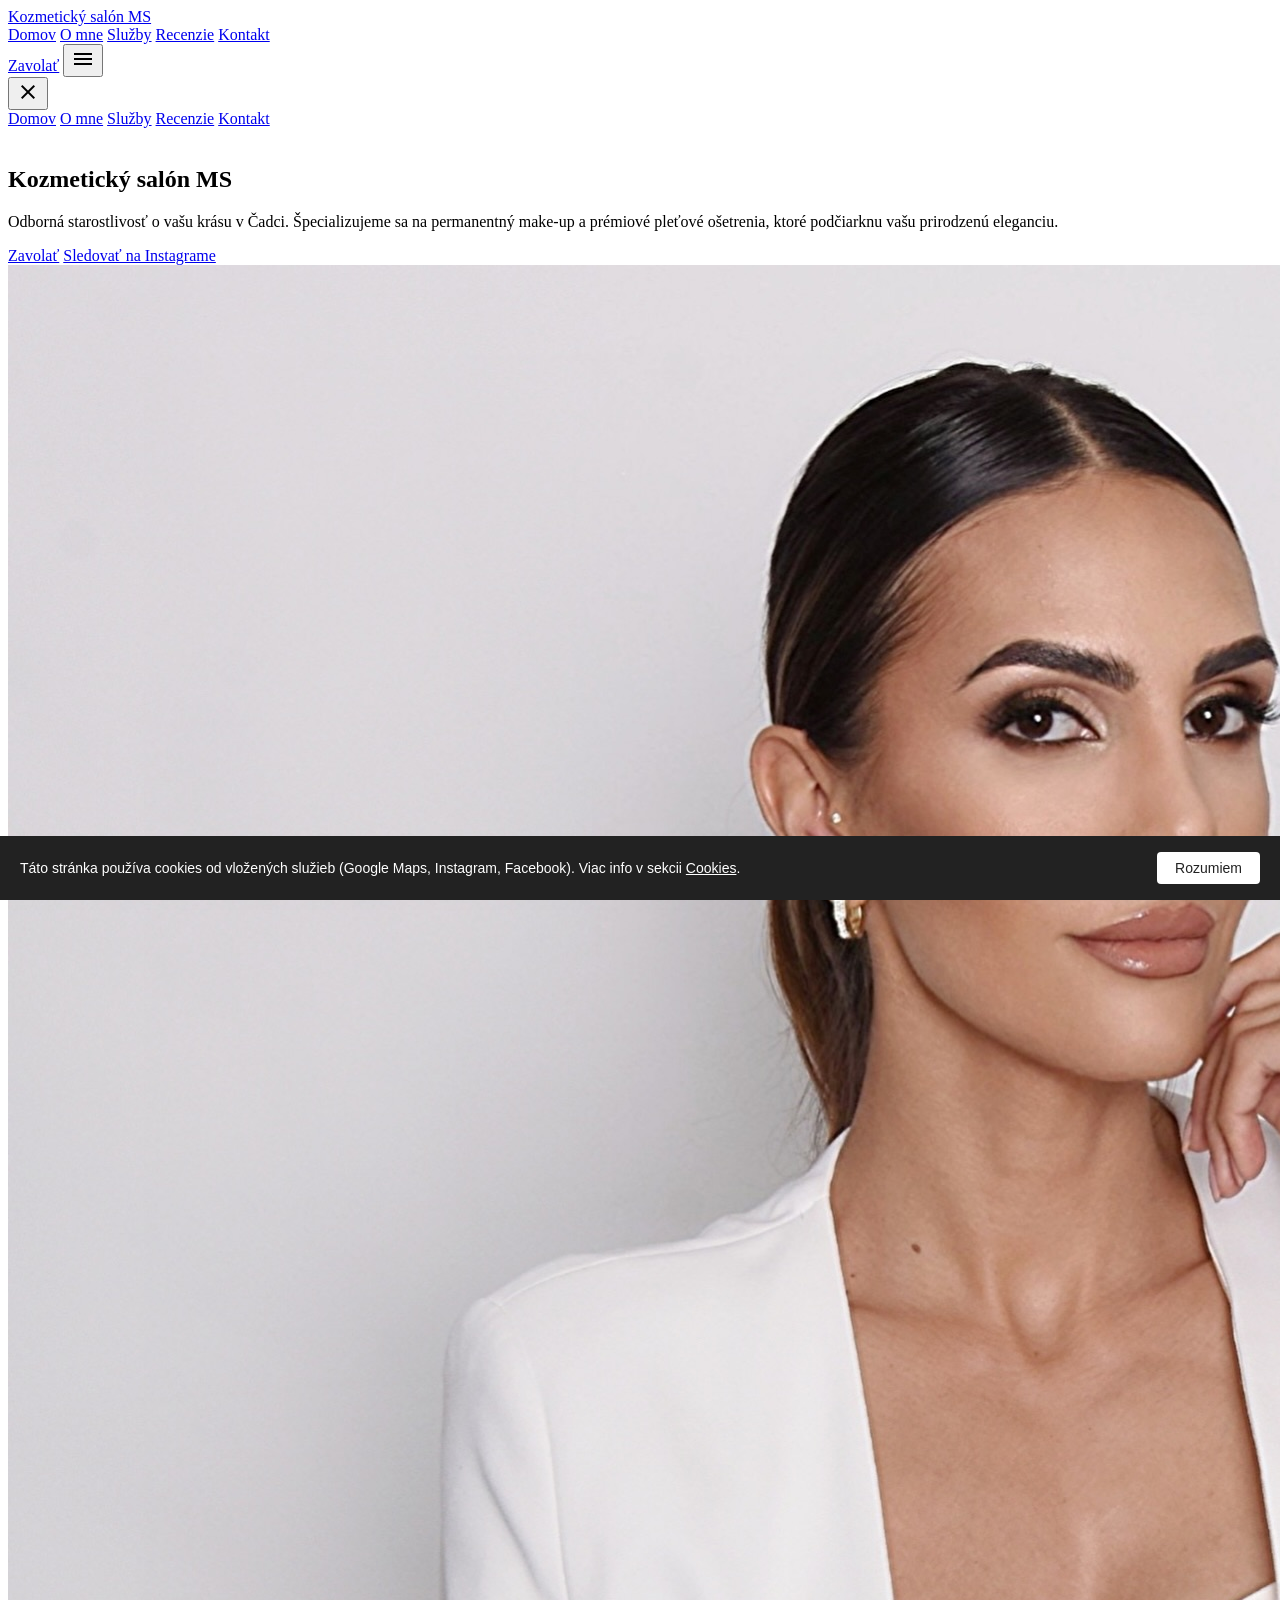
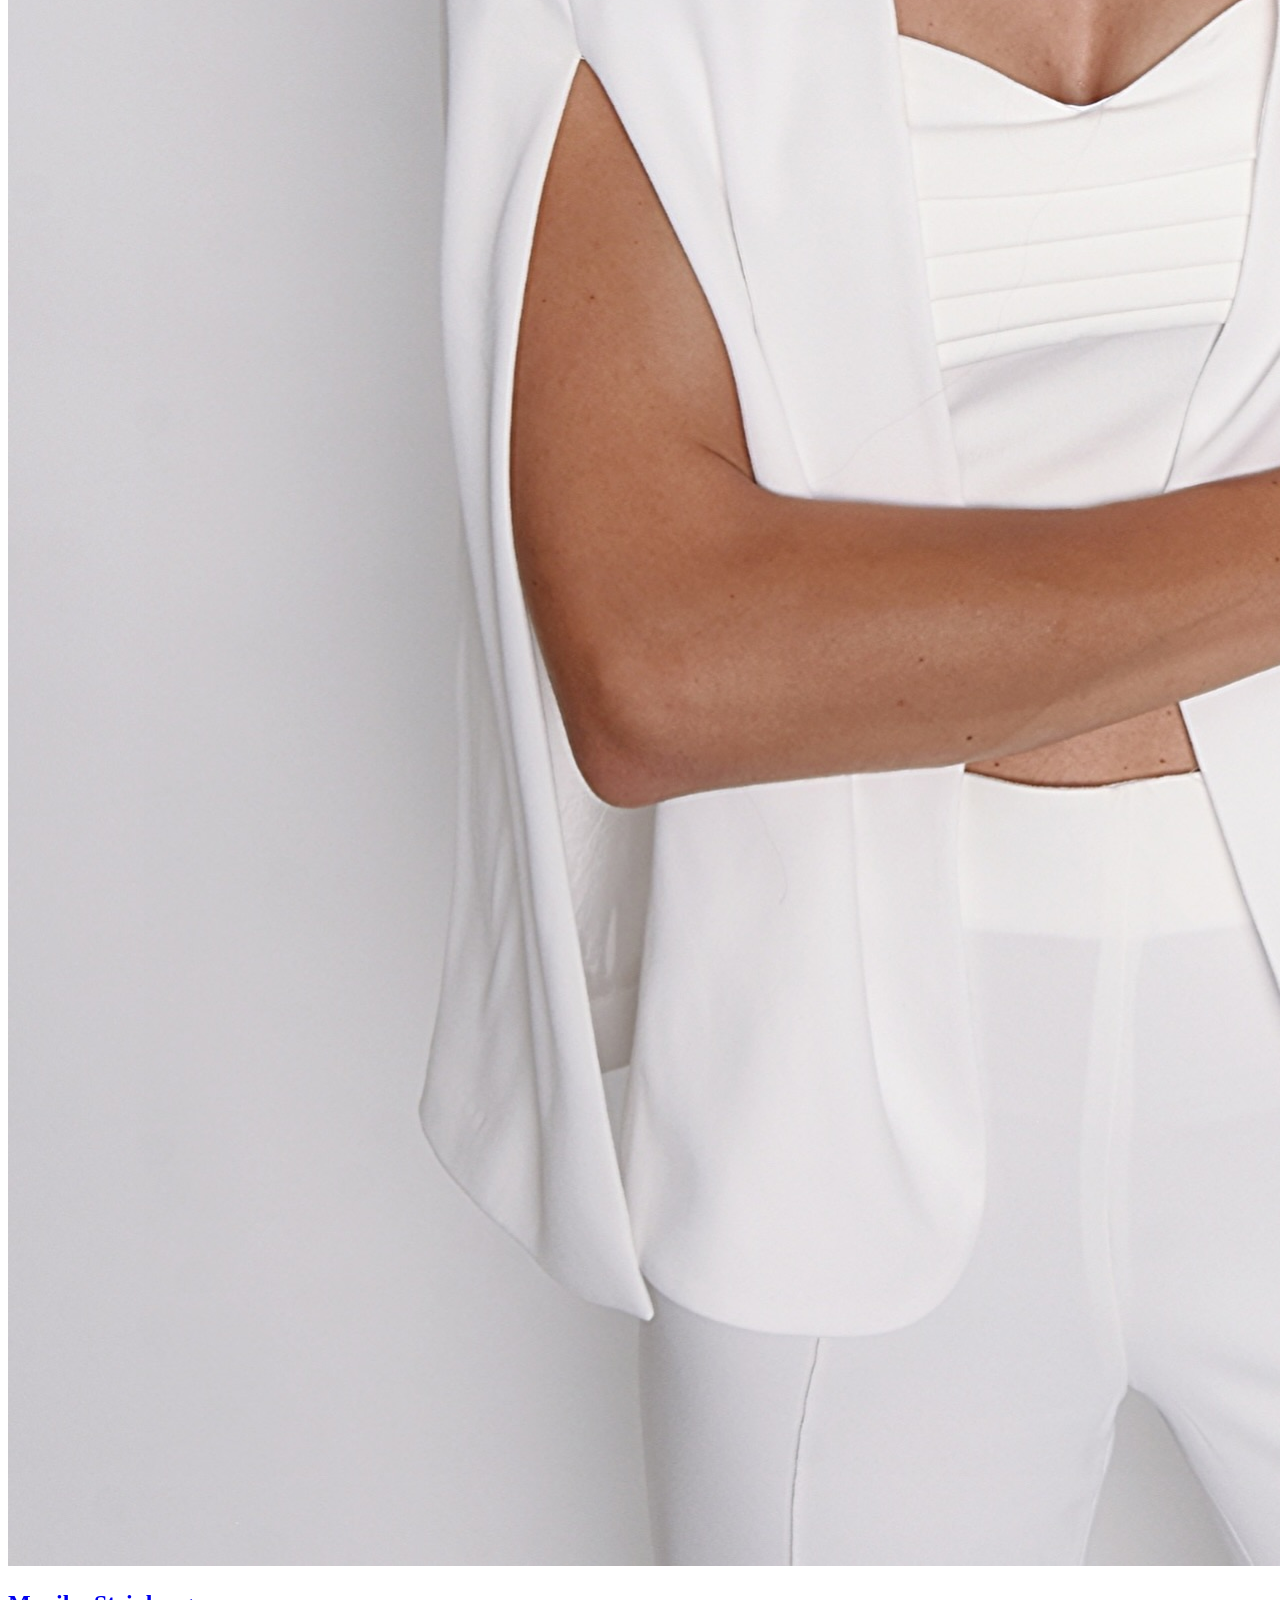
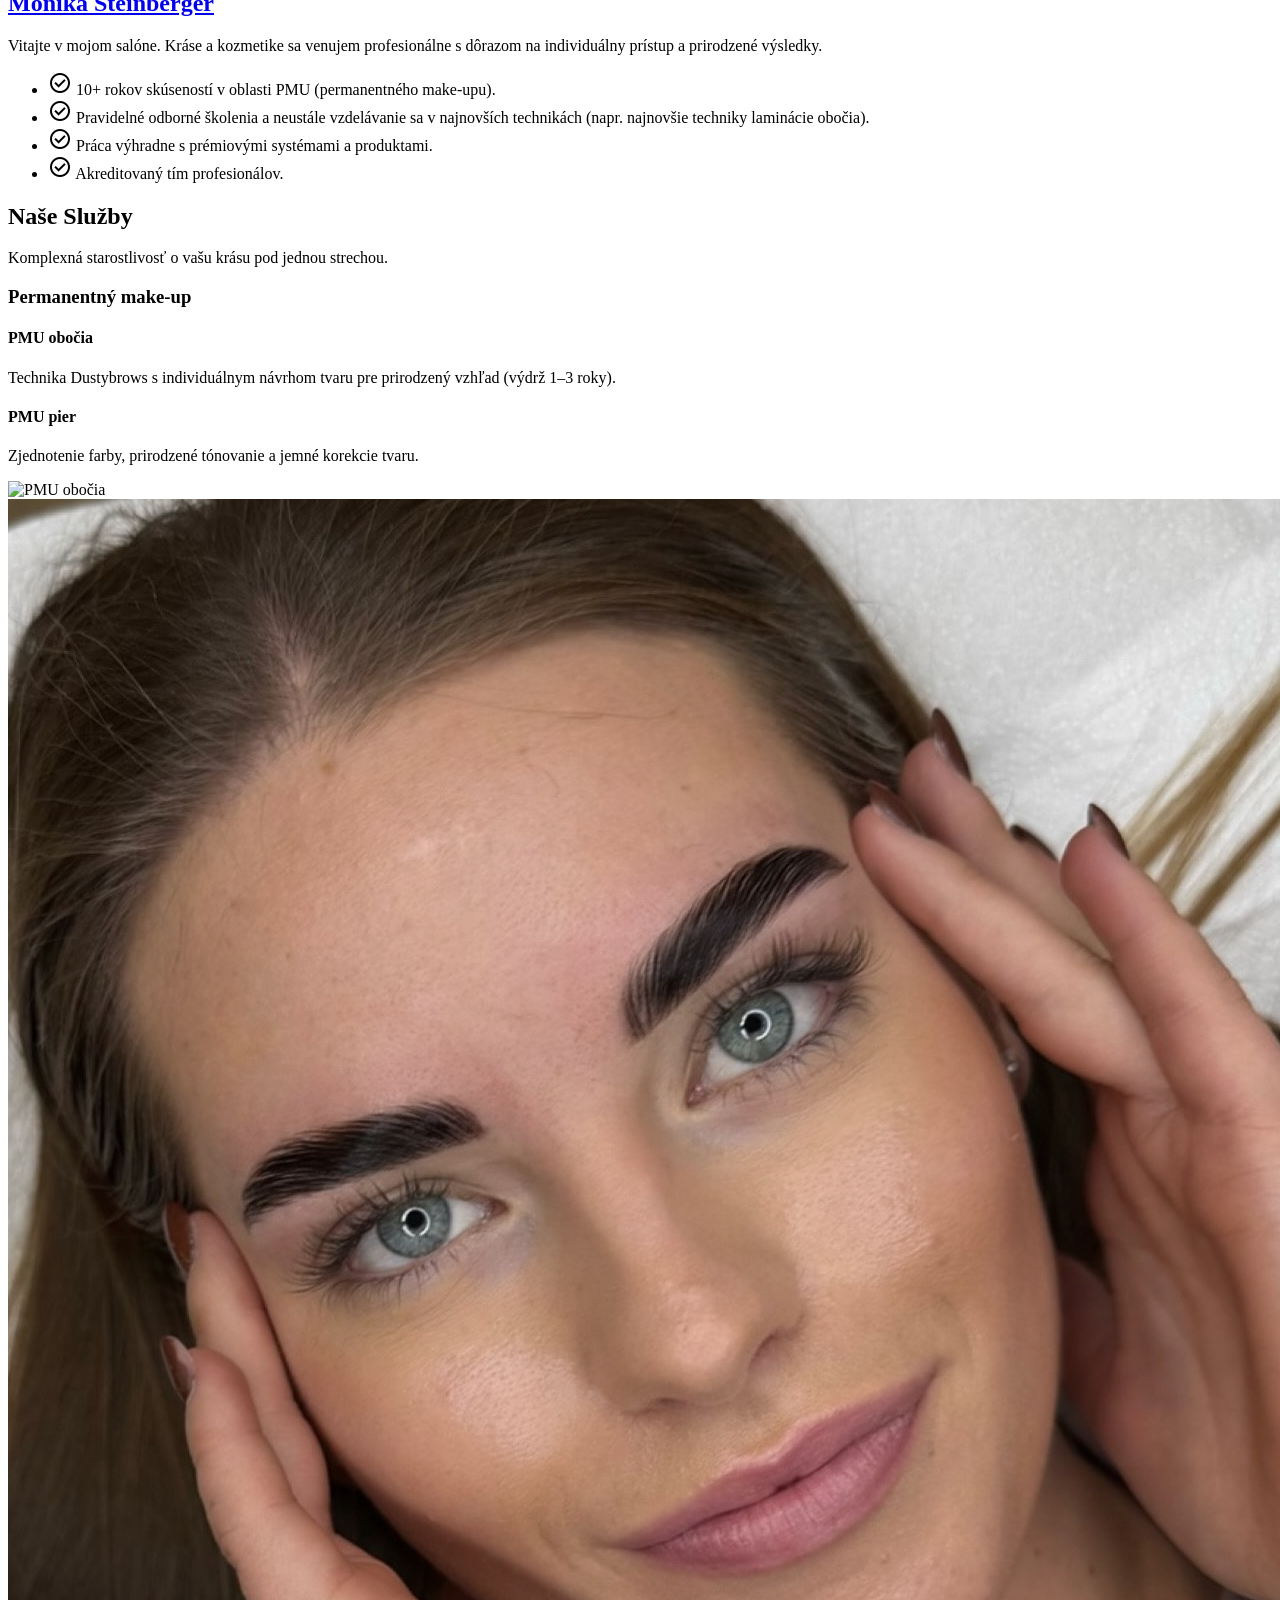
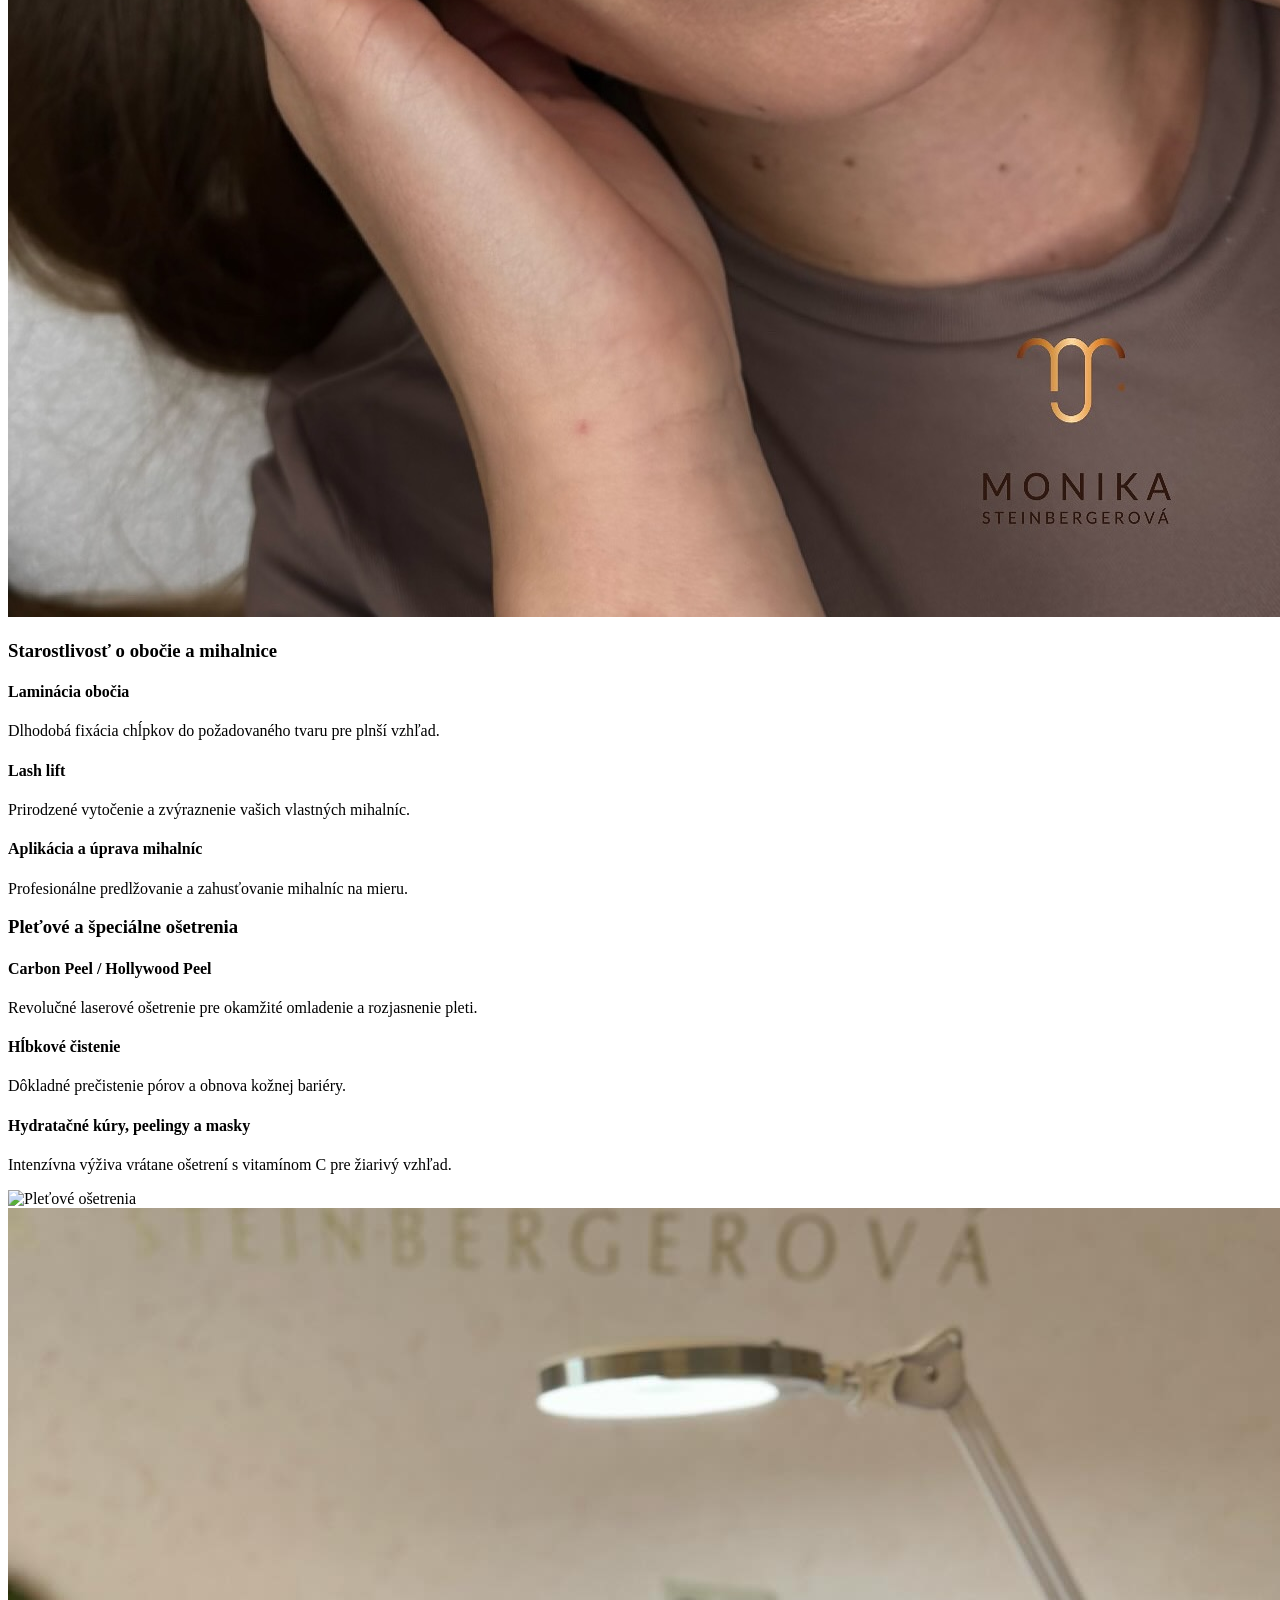
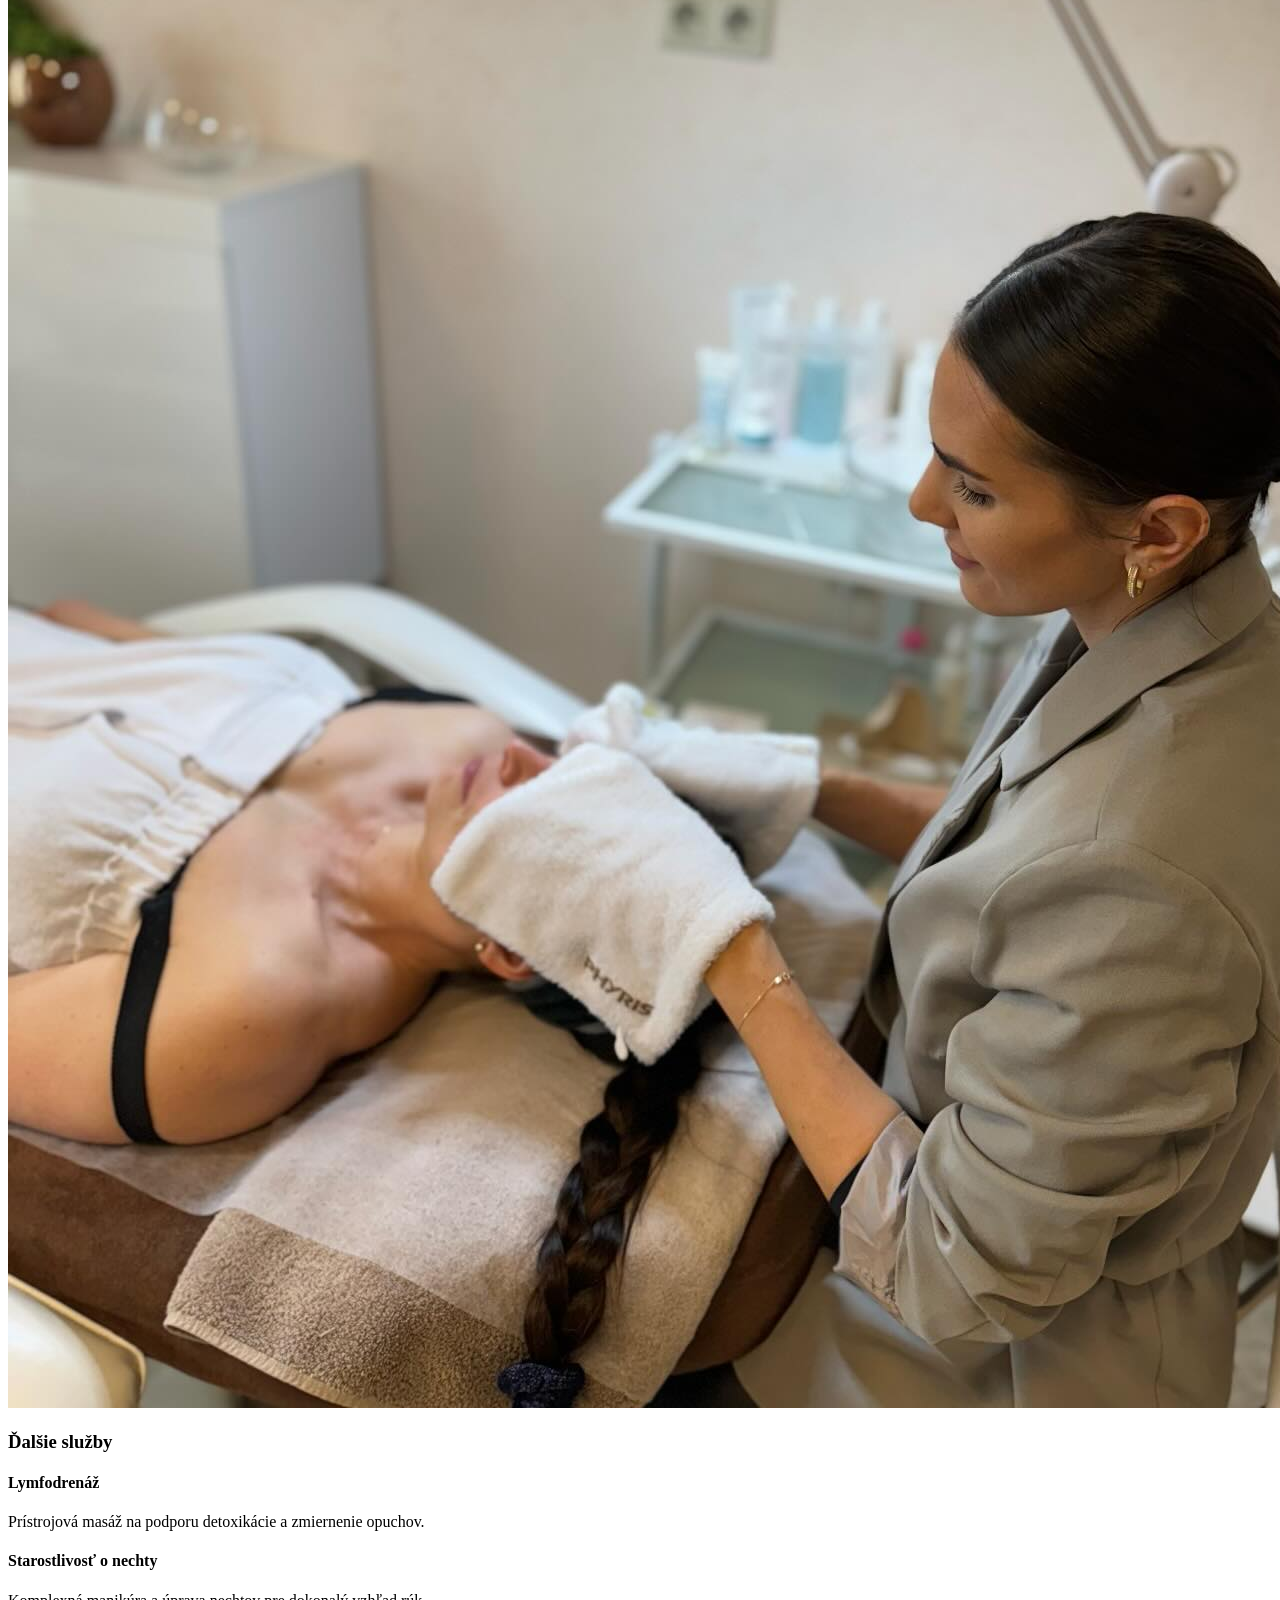
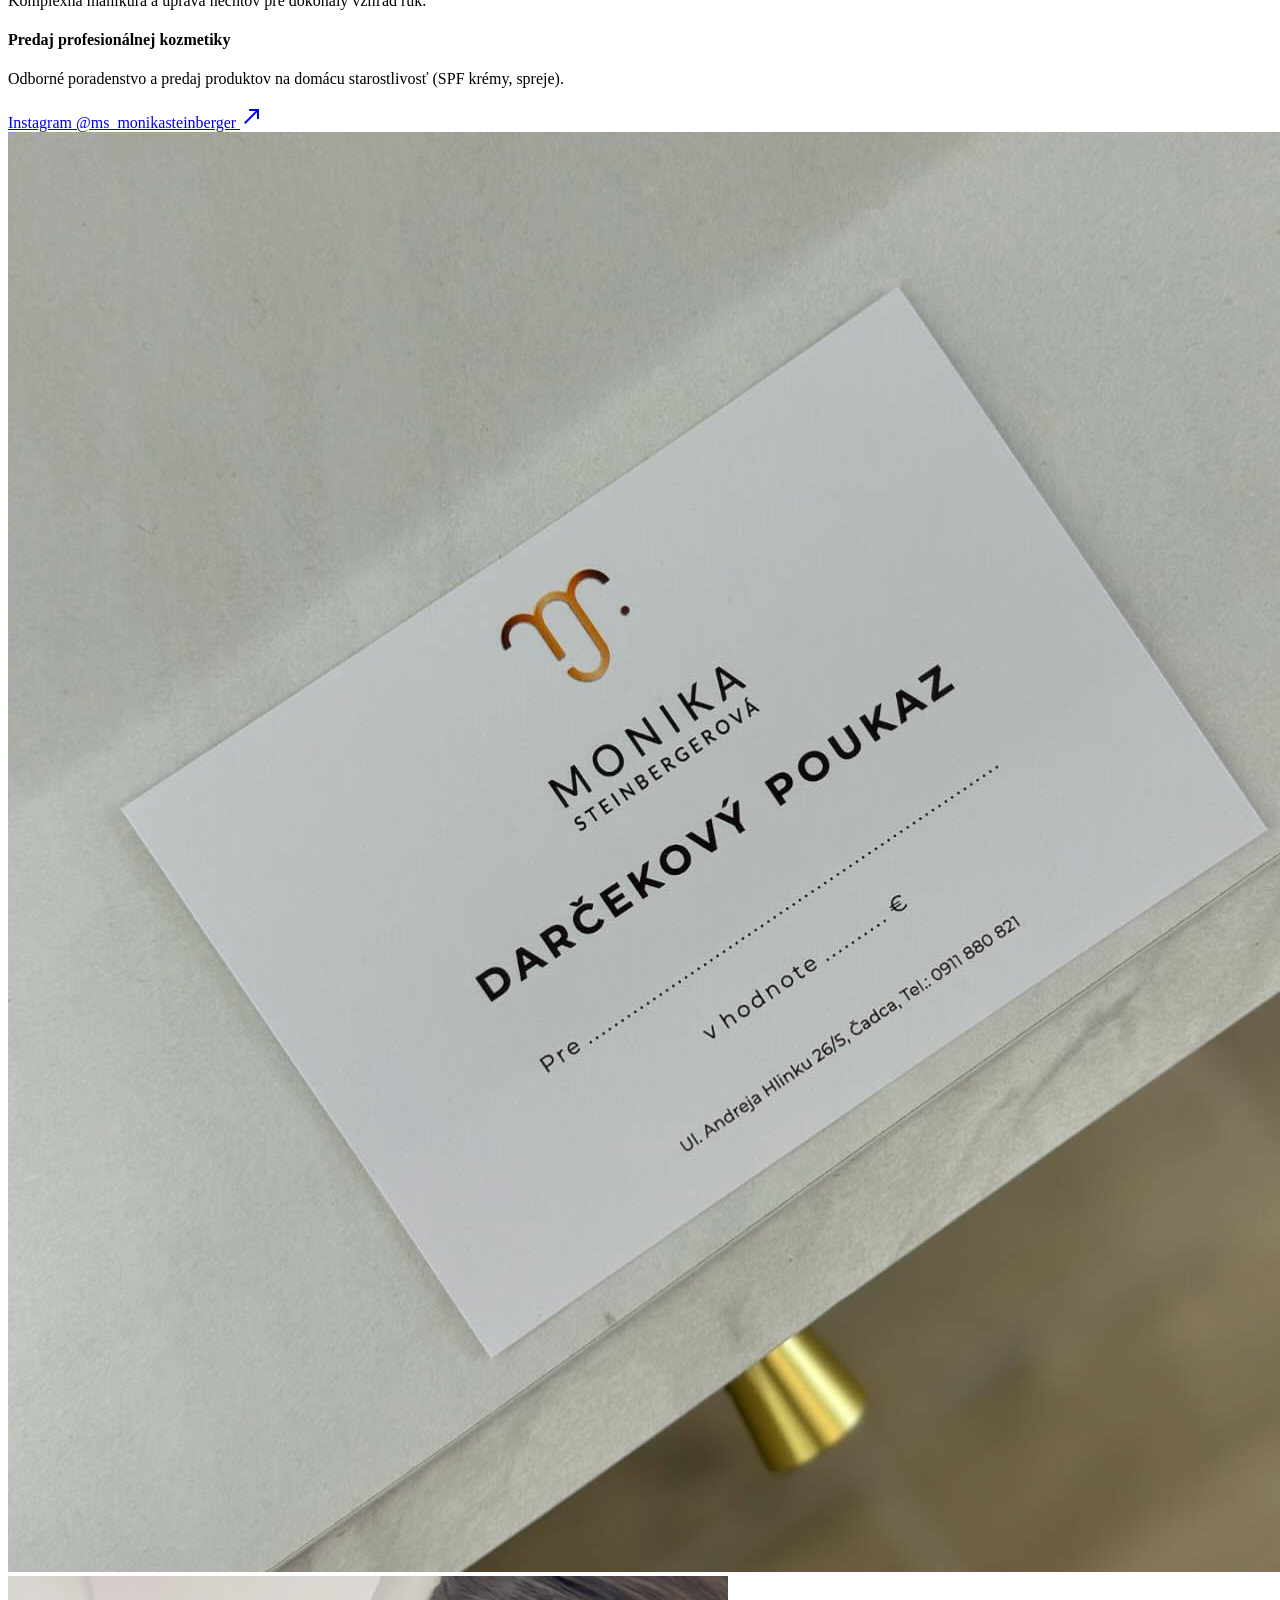
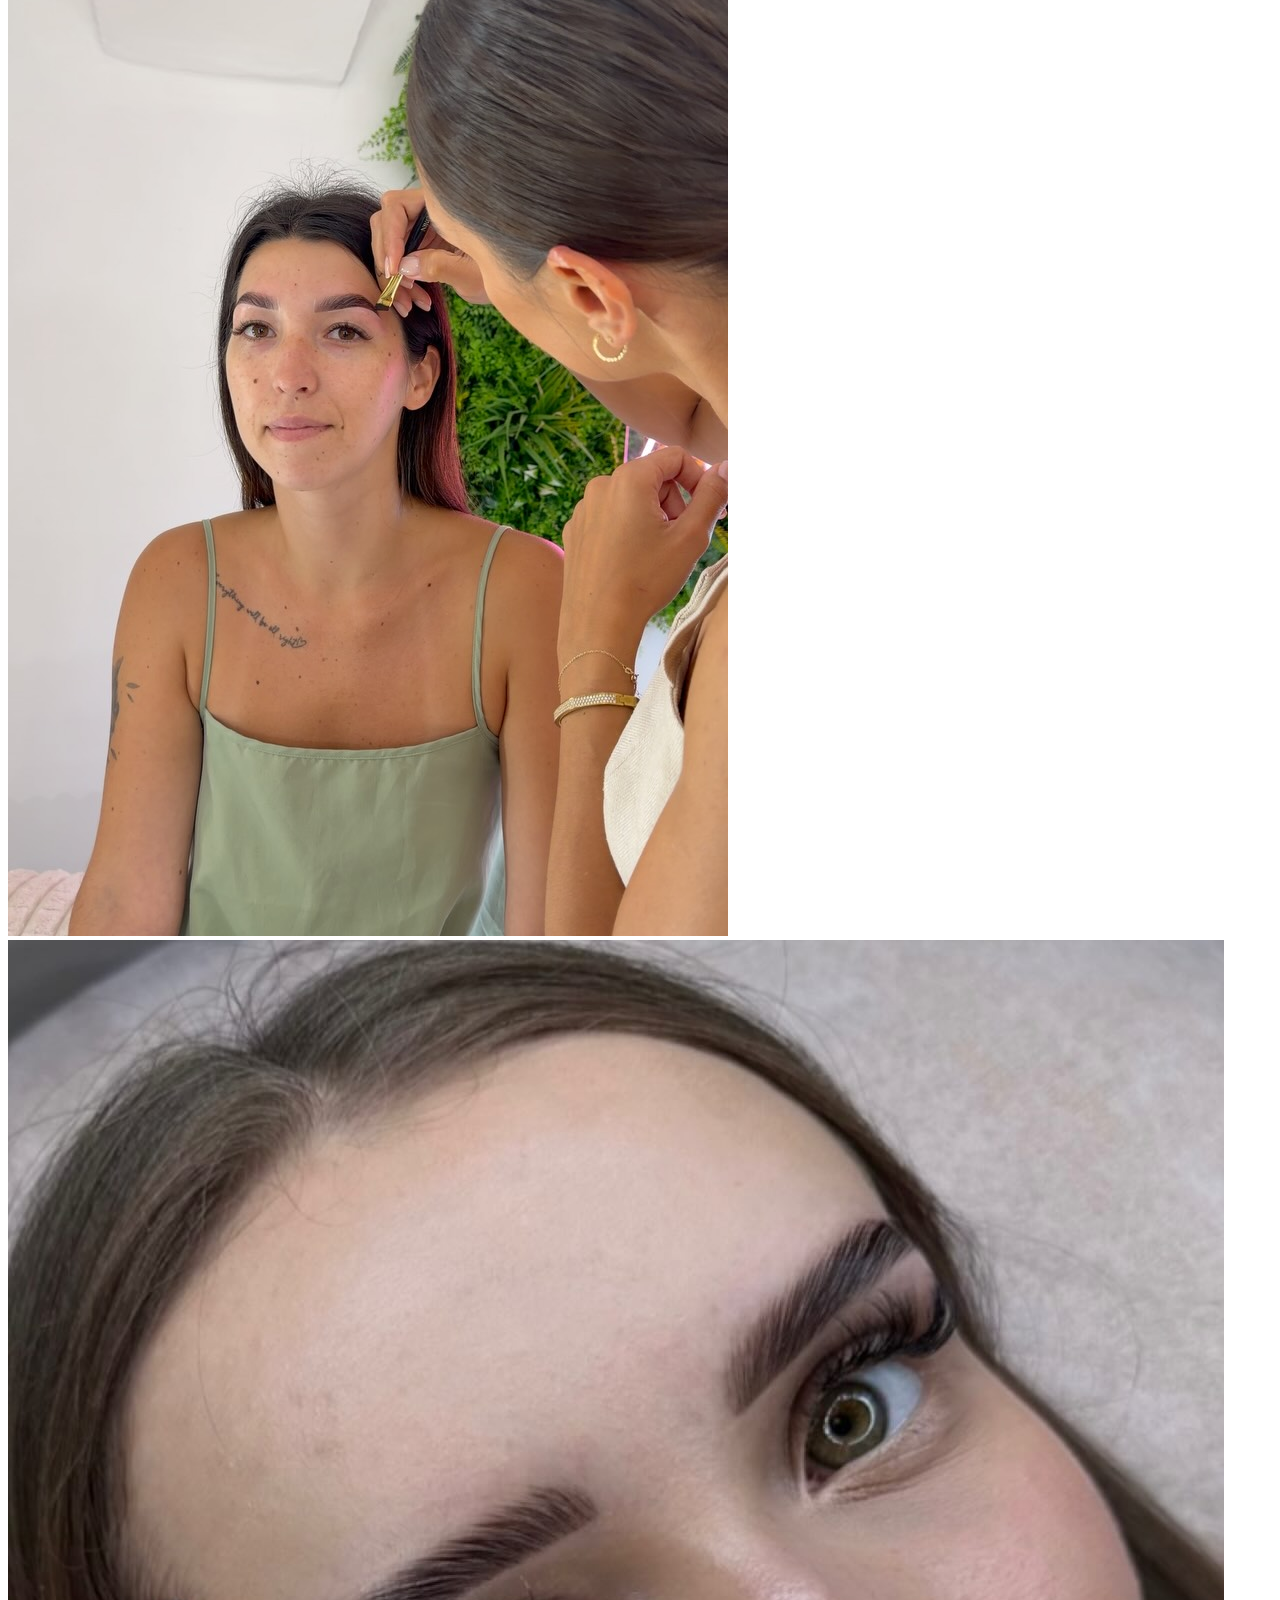
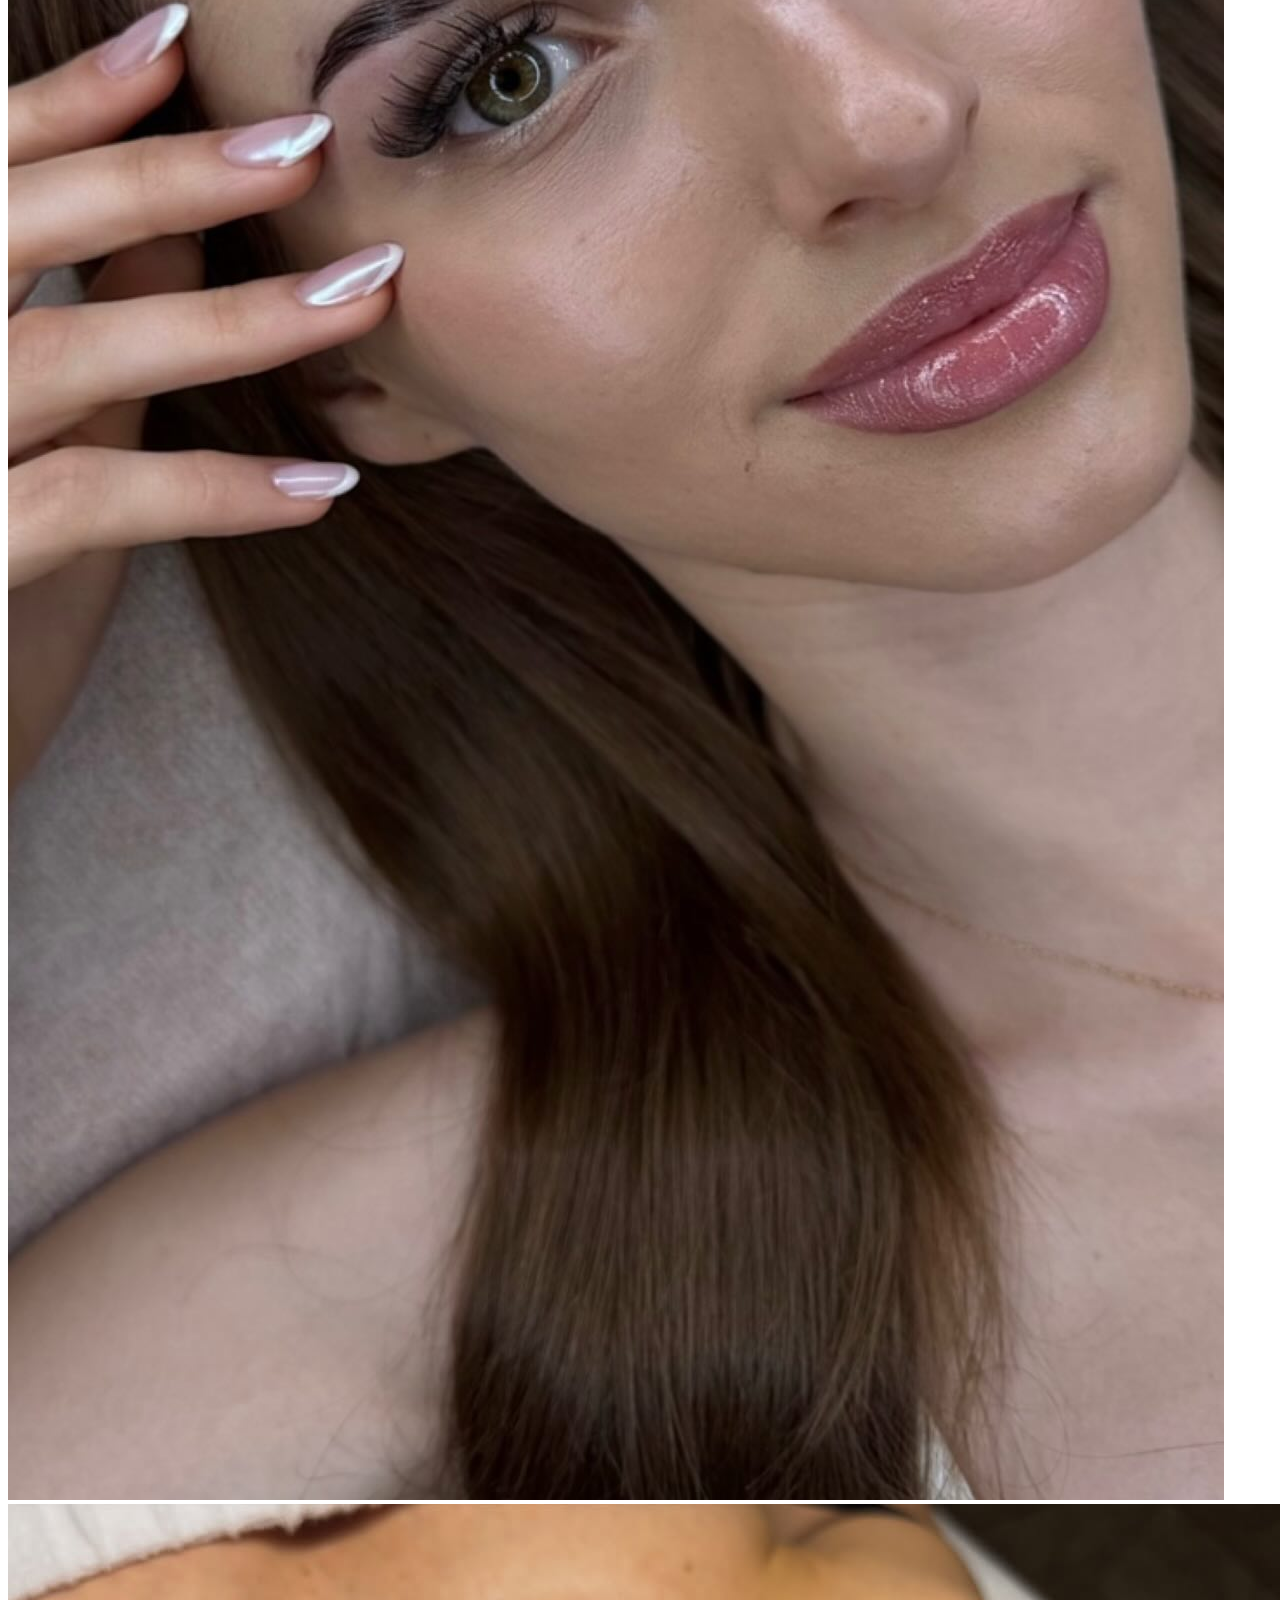
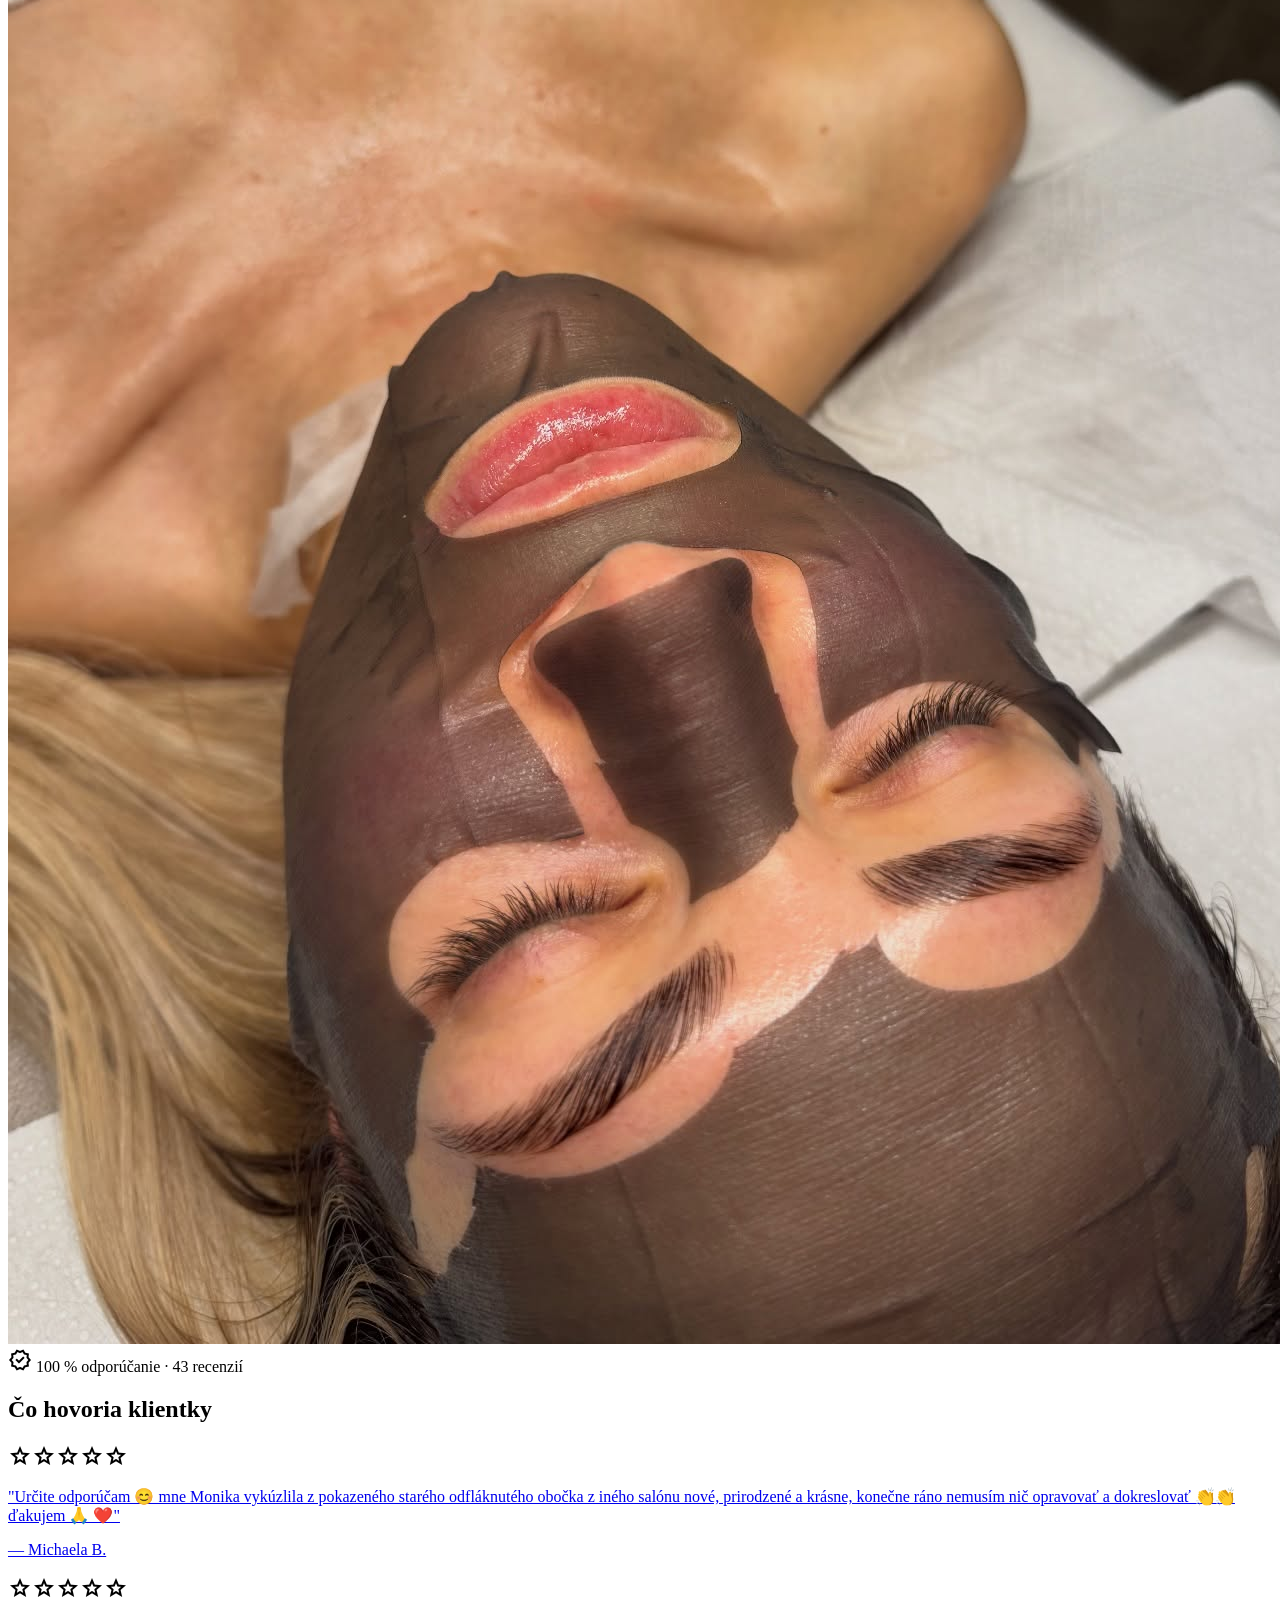
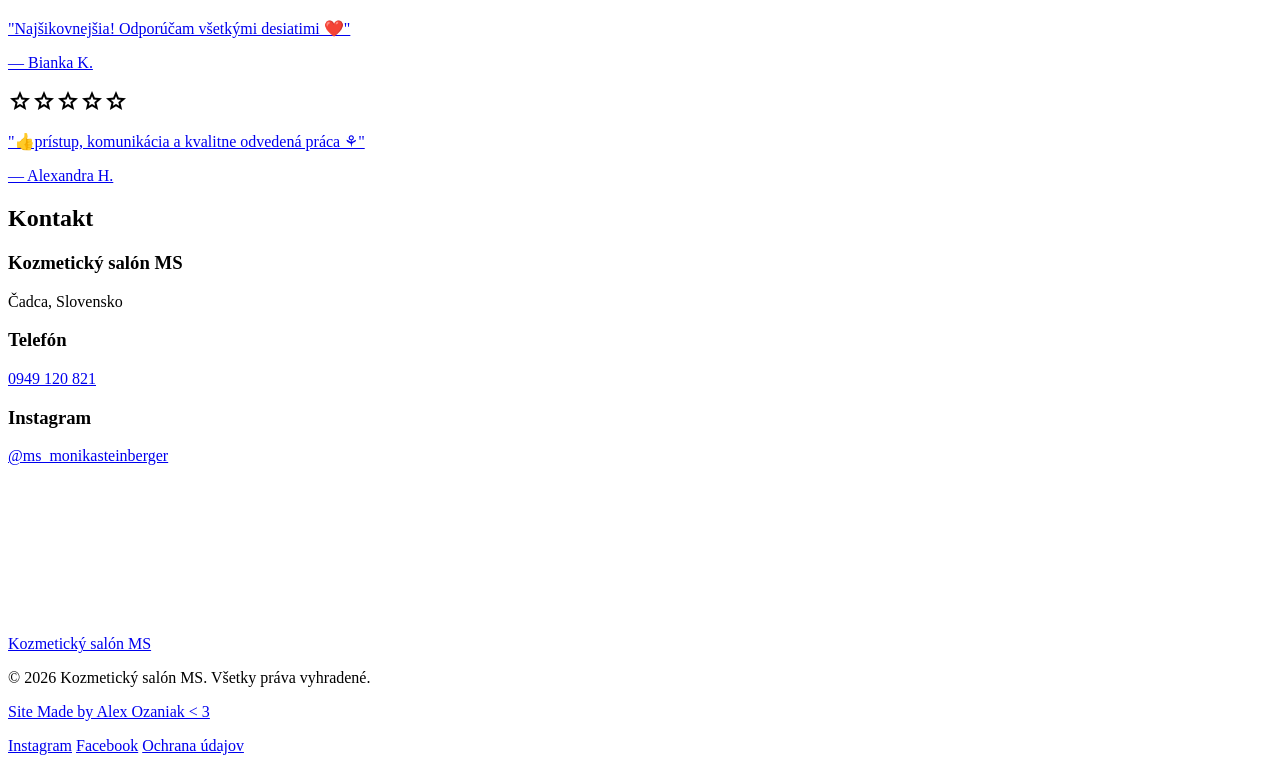
==== index.html @ 21a31bfc "pridane cookies (treba zistit  Ico Dic a ic dph ak je )" ====
<!DOCTYPE html>
<html lang="sk">
<head>
<meta charset="utf-8"/>
<meta content="width=device-width, initial-scale=1.0" name="viewport"/>
<title>Kozmetický salón MS</title>
<script src="https://cdn.tailwindcss.com?plugins=forms,container-queries"></script>
<link href="https://fonts.googleapis.com/css2?family=Material+Symbols+Outlined:wght,FILL@100..700,0..1&amp;display=swap" rel="stylesheet"/>
<link href="https://fonts.googleapis.com" rel="preconnect"/>
<link crossorigin="" href="https://fonts.gstatic.com" rel="preconnect"/>
<link href="https://fonts.googleapis.com/css2?family=Inter:wght@400;600;700&amp;family=Playfair+Display:ital,wght@0,500;0,600;1,500&amp;display=swap" rel="stylesheet"/>
<link rel="stylesheet" href="style.css"/>
<script src="script.js" defer></script>

<!-- Open Graph (Facebook, Instagram, WhatsApp...) -->
<link rel="icon" type="image/jpeg" href="LogoMs.jpg">
<meta property="og:title" content="Kozmetický salón MS">
<meta property="og:description" content="Odborná starostlivosť o vašu krásu v Čadci – permanentný make-up a prémiové pleťové ošetrenia.">
<meta property="og:image" content="https://alexozaniak.github.io/Ms-Salon/LogoMs.jpg">
<meta property="og:image:width" content="1200">
<meta property="og:image:height" content="630">
<meta property="og:url" content="https://alexozaniak.github.io/Ms-Salon/">
<meta property="og:type" content="website">
<meta property="og:locale" content="sk_SK">

<!-- Twitter/X Card -->
<meta name="twitter:card" content="summary_large_image">
<meta name="twitter:title" content="Kozmetický salón MS">
<meta name="twitter:description" content="Odborná starostlivosť o vašu krásu v Čadci – permanentný make-up a prémiové pleťové ošetrenia.">
<meta name="twitter:image" content="https://alexozaniak.github.io/Ms-Salon/LogoMs.jpg">
</head>
<body class="antialiased scroll-smooth">
<!-- TopNavBar -->
<nav class="fixed top-0 w-full z-50 bg-surface/90 backdrop-blur-xl border-b border-outline-variant/50">
<div class="flex justify-between items-center w-full px-margin-mobile md:px-section-padding py-6 max-w-container-max mx-auto">
<a class="font-headline-md text-headline-md text-primary italic" href="#">Kozmetický salón MS</a>
<div class="hidden md:flex gap-8 items-center">
<a class="font-body-md text-body-md uppercase tracking-widest text-primary border-b border-primary/40 pb-1 hover:text-primary transition-colors duration-300" href="#domov">Domov</a>
<a class="font-body-md text-body-md uppercase tracking-widest text-on-surface-variant hover:text-primary transition-colors duration-300" href="#o-mne">O mne</a>
<a class="font-body-md text-body-md uppercase tracking-widest text-on-surface-variant hover:text-primary transition-colors duration-300" href="#sluzby">Služby</a>
<a class="font-body-md text-body-md uppercase tracking-widest text-on-surface-variant hover:text-primary transition-colors duration-300" href="#recenzie">Recenzie</a>
<a class="font-body-md text-body-md uppercase tracking-widest text-on-surface-variant hover:text-primary transition-colors duration-300" href="#kontakt">Kontakt</a>
</div>
<div class="flex items-center gap-4">
<a class="hidden md:inline-flex bg-primary-container text-on-primary rounded-full px-6 py-3 font-label-sm text-label-sm uppercase hover:opacity-90 transition-opacity" href="tel:0949120821">Zavolať</a>
<button class="md:hidden text-primary" id="mobile-menu-btn">
<span class="material-symbols-outlined">menu</span>
</button>
</div>
</div>
</nav>
<!-- Mobile Menu Overlay -->
<div class="fixed inset-0 bg-surface z-[100] hidden flex-col items-center justify-center" id="mobile-menu-overlay">
<button class="absolute top-6 right-margin-mobile text-primary" id="mobile-menu-close">
<span class="material-symbols-outlined text-3xl">close</span>
</button>
<div class="flex flex-col items-center gap-8 text-center">
<a class="font-headline-md text-headline-md text-primary mobile-link" href="#domov">Domov</a>
<a class="font-headline-md text-headline-md text-primary mobile-link" href="#o-mne">O mne</a>
<a class="font-headline-md text-headline-md text-primary mobile-link" href="#sluzby">Služby</a>
<a class="font-headline-md text-headline-md text-primary mobile-link" href="#recenzie">Recenzie</a>
<a class="font-headline-md text-headline-md text-primary mobile-link" href="#kontakt">Kontakt</a>
</div>
</div>
<!-- Hero -->
<section class="relative min-h-screen flex items-center pt-24 scroll-mt-[90px]" id="domov">
<div class="absolute inset-0 z-0">
<div class="absolute inset-0 bg-surface/40 z-10"></div>
<img alt="" class="w-full h-full object-cover" src="https://lh3.googleusercontent.com/aida-public/[base64]"/>
</div>
<div class="relative z-10 w-full px-margin-mobile md:px-section-padding max-w-container-max mx-auto flex flex-col md:w-2/3">
<div class="inline-flex items-center gap-2 text-primary font-label-sm text-label-sm uppercase tracking-widest mb-6">    
</div>
<h1 class="font-display-lg text-display-lg text-primary mb-6">Kozmetický salón MS</h1>
<p class="font-body-lg text-body-lg text-on-surface-variant mb-10 max-w-xl">
            Odborná starostlivosť o vašu krásu v Čadci. Špecializujeme sa na permanentný make-up a prémiové pleťové ošetrenia, ktoré podčiarknu vašu prirodzenú eleganciu.
        </p>
<div class="flex flex-col sm:flex-row gap-4">
<a class="inline-flex justify-center bg-primary-container text-on-primary rounded-full px-8 py-4 font-label-sm text-label-sm uppercase hover:opacity-90 transition-opacity" href="tel:0949120821">Zavolať</a>
<a class="inline-flex justify-center border border-primary text-primary rounded-full px-8 py-4 font-label-sm text-label-sm uppercase hover:bg-primary/5 transition-colors" href="https://www.instagram.com/kozmeticky_salon_ms/" target="_blank">Sledovať na Instagrame</a>
</div>
</div>
</section>
<!-- O mne -->
<section class="py-section-padding px-margin-mobile md:px-section-padding max-w-container-max mx-auto scroll-mt-[90px]" id="o-mne">
<div class="grid grid-cols-1 md:grid-cols-12 gap-gutter items-center">
<div class="md:col-span-5 relative">
<div class="aspect-[3/4] w-full overflow-hidden rounded-xl">
<img alt="Monika Steinberger" class="w-full h-full object-cover" src="Owner.jpg "/>
</div>
<div class="absolute -bottom-8 -right-8 w-48 h-48 bg-secondary-container rounded-full -z-10 hidden md:block"></div>
</div>
<div class="md:col-span-6 md:col-start-7 flex flex-col justify-center">
    <a href="https://www.instagram.com/ms_monikasteinberger/" target="_blank">
<h2 class=" text-headline-lg text-primary mb-6">Monika Steinberger</h2>
<p class="font-body-lg text-body-lg text-on-surface-variant mb-6">
    </a>
                Vitajte v mojom salóne. Kráse a kozmetike sa venujem profesionálne s dôrazom na individuálny prístup a prirodzené výsledky.
            </p>
<ul class="space-y-4">
<li class="flex items-start gap-4">
<span class="material-symbols-outlined text-primary mt-1">check_circle</span>
<span class="font-body-md text-body-md text-on-surface">10+ rokov skúseností v oblasti PMU (permanentného make-upu).</span>
</li>
<li class="flex items-start gap-4">
<span class="material-symbols-outlined text-primary mt-1">check_circle</span>
<span class="font-body-md text-body-md text-on-surface">Pravidelné odborné školenia a neustále vzdelávanie sa v najnovších technikách (napr. najnovšie techniky laminácie obočia).</span>
</li>
<li class="flex items-start gap-4">
<span class="material-symbols-outlined text-primary mt-1">check_circle</span>
<span class="font-body-md text-body-md text-on-surface">Práca výhradne s prémiovými systémami a produktami.</span>
</li>
<li class="flex items-start gap-4">
<span class="material-symbols-outlined text-primary mt-1">check_circle</span>
<span class="font-body-md text-body-md text-on-surface">Akreditovaný tím profesionálov.</span>
</li>
</ul>
</div>
</div>
</section>
<!-- Služby -->
<section class="py-section-padding px-margin-mobile md:px-section-padding bg-surface-container-lowest scroll-mt-[90px]" id="sluzby">
<div class="max-w-container-max mx-auto">
<div class="text-center mb-16">
<h2 class="font-headline-lg text-headline-lg text-primary mb-4">Naše Služby</h2>
<p class="font-body-lg text-body-lg text-on-surface-variant max-w-2xl mx-auto">Komplexná starostlivosť o vašu krásu pod jednou strechou.</p>
</div>
<div class="space-y-24">
<!-- Group 1 -->
<div class="grid grid-cols-1 md:grid-cols-2 gap-gutter items-center">
<div class="order-2 md:order-1">
<h3 class="font-headline-md text-headline-md text-primary mb-6">Permanentný make-up</h3>
<div class="space-y-6">
<div>
<h4 class="font-body-lg text-body-lg font-semibold text-on-surface mb-2">PMU obočia</h4>
<p class="font-body-md text-body-md text-on-surface-variant">Technika Dustybrows s individuálnym návrhom tvaru pre prirodzený vzhľad (výdrž 1–3 roky).</p>
</div>
<div>
<h4 class="font-body-lg text-body-lg font-semibold text-on-surface mb-2">PMU pier</h4>
<p class="font-body-md text-body-md text-on-surface-variant">Zjednotenie farby, prirodzené tónovanie a jemné korekcie tvaru.</p>
</div>
</div>
</div>
<div class="order-1 md:order-2 aspect-square rounded-2xl overflow-hidden">
<img alt="PMU obočia" class="w-full h-full object-cover" src="https://lh3.googleusercontent.com/aida/[base64]"/>
</div>
</div>
<!-- Group 2 -->
<div class="grid grid-cols-1 md:grid-cols-2 gap-gutter items-center">
<div class="aspect-square rounded-2xl overflow-hidden bg-surface-container">
<img alt="Obočie a mihalnice" class="w-full h-full object-cover" src="MsObocieAMihalnice.jpg"/>
</div>
<div>
<h3 class="font-headline-md text-headline-md text-primary mb-6">Starostlivosť o obočie a mihalnice</h3>
<div class="space-y-6">
<div>
<h4 class="font-body-lg text-body-lg font-semibold text-on-surface mb-2">Laminácia obočia</h4>
<p class="font-body-md text-body-md text-on-surface-variant">Dlhodobá fixácia chĺpkov do požadovaného tvaru pre plnší vzhľad.</p>
</div>
<div>
<h4 class="font-body-lg text-body-lg font-semibold text-on-surface mb-2">Lash lift</h4>
<p class="font-body-md text-body-md text-on-surface-variant">Prirodzené vytočenie a zvýraznenie vašich vlastných mihalníc.</p>
</div>
<div>
<h4 class="font-body-lg text-body-lg font-semibold text-on-surface mb-2">Aplikácia a úprava mihalníc</h4>
<p class="font-body-md text-body-md text-on-surface-variant">Profesionálne predlžovanie a zahusťovanie mihalníc na mieru.</p>
</div>
</div>
</div>
</div>
<!-- Group 3 -->
<div class="grid grid-cols-1 md:grid-cols-2 gap-gutter items-center">
<div class="order-2 md:order-1">
<h3 class="font-headline-md text-headline-md text-primary mb-6">Pleťové a špeciálne ošetrenia</h3>
<div class="space-y-6">
<div>
<h4 class="font-body-lg text-body-lg font-semibold text-on-surface mb-2">Carbon Peel / Hollywood Peel</h4>
<p class="font-body-md text-body-md text-on-surface-variant">Revolučné laserové ošetrenie pre okamžité omladenie a rozjasnenie pleti.</p>
</div>
<div>
<h4 class="font-body-lg text-body-lg font-semibold text-on-surface mb-2">Hĺbkové čistenie</h4>
<p class="font-body-md text-body-md text-on-surface-variant">Dôkladné prečistenie pórov a obnova kožnej bariéry.</p>
</div>
<div>
<h4 class="font-body-lg text-body-lg font-semibold text-on-surface mb-2">Hydratačné kúry, peelingy a masky</h4>
<p class="font-body-md text-body-md text-on-surface-variant">Intenzívna výživa vrátane ošetrení s vitamínom C pre žiarivý vzhľad.</p>
</div>
</div>
</div>
<div class="order-1 md:order-2 aspect-square rounded-2xl overflow-hidden">
<img alt="Pleťové ošetrenia" class="w-full h-full object-cover" src="https://lh3.googleusercontent.com/aida/[base64]"/>
</div>
</div>
<!-- Group 4 -->
<div class="grid grid-cols-1 md:grid-cols-2 gap-gutter items-center">
<div class="aspect-square rounded-2xl overflow-hidden bg-surface-container">
<img alt="Ďalšie služby" class="w-full h-full object-cover" src="MsADalsieSluzby.jpg"/>
</div>
<div>
<h3 class="font-headline-md text-headline-md text-primary mb-6">Ďalšie služby</h3>
<div class="space-y-6">
<div>
<h4 class="font-body-lg text-body-lg font-semibold text-on-surface mb-2">Lymfodrenáž</h4>
<p class="font-body-md text-body-md text-on-surface-variant">Prístrojová masáž na podporu detoxikácie a zmiernenie opuchov.</p>
</div>
<div>
<h4 class="font-body-lg text-body-lg font-semibold text-on-surface mb-2">Starostlivosť o nechty</h4>
<p class="font-body-md text-body-md text-on-surface-variant">Komplexná manikúra a úprava nechtov pre dokonalý vzhľad rúk.</p>
</div>
<div>
<h4 class="font-body-lg text-body-lg font-semibold text-on-surface mb-2">Predaj profesionálnej kozmetiky</h4>
<p class="font-body-md text-body-md text-on-surface-variant">Odborné poradenstvo a predaj produktov na domácu starostlivosť (SPF krémy, spreje).</p>
</div>
</div>
</div>
</div>
</div>
</div>
</section>
<!-- Instagram Strip -->
<section class="py-section-padding overflow-hidden scroll-mt-[90px]" id="instagram">
<div class="text-center mb-10 px-margin-mobile">
<a class="inline-flex items-center gap-2 font-headline-md text-headline-md text-primary hover:opacity-80 transition-opacity" href="https://www.instagram.com/kozmeticky_salon_ms/" target="_blank">
            Instagram @ms_monikasteinberger
            <span class="material-symbols-outlined">north_east</span>
</a>
<div class="grid grid-cols-2 md:grid-cols-4 gap-4 px-margin-mobile md:px-section-padding max-w-container-max mx-auto">
<div class="aspect-square overflow-hidden rounded-xl">
<img alt="Instagram post" class="block w-full h-full object-cover" src="MsSalon1_insta.jpg"/>
</div>
<div class="aspect-square overflow-hidden rounded-xl">
<img alt="Instagram post" class="block w-full h-full object-cover" src="MsSalon2_insta.jpg"/>
</div>
<div class="aspect-square overflow-hidden rounded-xl">
<img alt="Instagram post" class="block w-full h-full object-cover" src="MsSalon3_insta.jpg"/>
</div>
<div class="aspect-square overflow-hidden rounded-xl">
<img alt="Instagram post" class="block w-full h-full object-cover" src="MsSalon4_insta.jpg"/>
</div>
</div>
</section>
<!-- Recenzie -->
<section class="py-section-padding px-margin-mobile md:px-section-padding bg-surface-container scroll-mt-[90px]" id="recenzie">
<div class="max-w-container-max mx-auto">
<div class="text-center mb-16">
<div class="inline-flex items-center justify-center gap-2 text-primary font-label-sm text-label-sm uppercase tracking-widest mb-4">
<span class="material-symbols-outlined text-base">verified</span>
<span>100 % odporúčanie · 43 recenzií</span>
</div>
<h2 class="font-headline-lg text-headline-lg text-primary">Čo hovoria klientky</h2>
</div>
<div class="grid grid-cols-1 md:grid-cols-3 gap-8">
<div class="bg-surface p-8 rounded-2xl border border-outline-variant/30">
<div class="flex text-primary mb-4">
<span class="material-symbols-outlined">star</span><span class="material-symbols-outlined">star</span><span class="material-symbols-outlined">star</span><span class="material-symbols-outlined">star</span><span class="material-symbols-outlined">star</span>
</div>
<a href="https://www.facebook.com/kozmetickysalonMS/reviews/?id=100063506775649&sk=reviews&locale=sk_SK" target="_blank">
<p class="font-body-lg text-body-lg text-on-surface-variant italic mb-6">"Určite odporúčam 😊 mne Monika vykúzlila z pokazeného starého odfláknutého obočka z iného salónu nové, prirodzené a krásne, konečne ráno nemusím nič opravovať a dokreslovať 👏👏 ďakujem 🙏 ❤️"</p>
<p class="font-label-sm text-label-sm uppercase tracking-widest text-on-surface">— Michaela B.</p>
</a>
</div>
<div class="bg-surface p-8 rounded-2xl border border-outline-variant/30">
<div class="flex text-primary mb-4">
<span class="material-symbols-outlined">star</span><span class="material-symbols-outlined">star</span><span class="material-symbols-outlined">star</span><span class="material-symbols-outlined">star</span><span class="material-symbols-outlined">star</span>
</div>
<a href="https://www.facebook.com/kozmetickysalonMS/reviews/?id=100063506775649&sk=reviews&locale=sk_SK" target="_blank">
<p class="font-body-lg text-body-lg text-on-surface-variant italic mb-6">"Najšikovnejšia! Odporúčam všetkými desiatimi ❤️"</p>
<p class="font-label-sm text-label-sm uppercase tracking-widest text-on-surface">— Bianka K.</p>
</a>
</div>
<div class="bg-surface p-8 rounded-2xl border border-outline-variant/30">
<div class="flex text-primary mb-4">
<span class="material-symbols-outlined">star</span><span class="material-symbols-outlined">star</span><span class="material-symbols-outlined">star</span><span class="material-symbols-outlined">star</span><span class="material-symbols-outlined">star</span>
</div>
<a href="https://www.facebook.com/kozmetickysalonMS/reviews/?id=100063506775649&sk=reviews&locale=sk_SK" target="_blank">
<p class="font-body-lg text-body-lg text-on-surface-variant italic mb-6">"👍prístup, komunikácia a kvalitne odvedená práca ⚘"</p>
<p class="font-label-sm text-label-sm uppercase tracking-widest text-on-surface">— Alexandra H.</p>
</a>
</div>
</div>
</div>
</section>
<!-- Kontakt -->
<section class="py-section-padding px-margin-mobile md:px-section-padding max-w-container-max mx-auto scroll-mt-[90px]" id="kontakt">
<div class="grid grid-cols-1 md:grid-cols-2 gap-16">
<div>
<h2 class="font-headline-lg text-headline-lg text-primary mb-8">Kontakt</h2>
<div class="space-y-6 mb-12">
<div>
<h3 class="font-body-lg text-body-lg font-semibold text-on-surface mb-1">Kozmetický salón MS</h3>
<p class="font-body-md text-body-md text-on-surface-variant">Čadca, Slovensko</p>
</div>
<div>
<h3 class="font-body-lg text-body-lg font-semibold text-on-surface mb-1">Telefón</h3>
<p class="font-body-md text-body-md text-on-surface-variant"><a class="hover:text-primary transition-colors" href="tel:0949120821">0949 120 821</a></p>
</div>
<div>
<h3 class="font-body-lg text-body-lg font-semibold text-on-surface mb-1">Instagram</h3>
<p class="font-body-md text-body-md text-on-surface-variant"><a class="hover:text-primary transition-colors" href="https://www.instagram.com/kozmeticky_salon_ms/" target="_blank">@ms_monikasteinberger</a></p>
</div>
</div>
</div>
<div class="h-[500px] md:h-auto rounded-2xl overflow-hidden bg-surface-container">
<iframe allowfullscreen="" class="w-full h-full min-h-[400px]" height="100%" loading="lazy" referrerpolicy="strict-origin-when-cross-origin" src="https://www.google.com/maps/embed?pb=!1m18!1m12!1m3!1d3192.3346862231306!2d18.78607147687195!3d49.439055659667964!2m3!1f0!2f0!3f0!3m2!1i1024!2i768!4f13.1!3m3!1m2!1s0x47144100719583bd%3A0x5fa35e5ca84c64eb!2zS296bWV0aWNrw70gc2Fsw7NuIE1T!5e1!3m2!1ssk!2ssk!4v1788027128963!5m2!1ssk!2ssk" style="border:0;" width="100%"></iframe>
</div>
</div>
</section>
<!-- Footer -->
<footer class="bg-surface-container-low w-full py-section-padding border-t border-outline-variant/50">
<div class="flex flex-col md:flex-row justify-between items-start px-margin-mobile md:px-section-padding max-w-container-max mx-auto gap-gutter">
<div>
<a class="font-headline-md text-headline-md text-primary italic mb-4 block" href="#">Kozmetický salón MS</a>
<p class="font-body-md text-body-md text-on-surface-variant">© 2026 Kozmetický salón MS. Všetky práva vyhradené.</p>


<a href="https://mail.google.com/mail/?view=cm&fs=1&to=alexozaniakk@gmail.com" target="_blank">
<p class=" font-body-md text-body-mg  text-on-surface">Site Made by Alex Ozaniak < 3</p>
</a>
</div>

<div class="flex flex-col gap-4">
<a class="font-body-md text-body-md text-on-surface-variant hover:text-primary transition-opacity" href="https://www.instagram.com/kozmeticky_salon_ms/" target="_blank"">Instagram</a>
<a class="font-body-md text-body-md text-on-surface-variant hover:text-primary transition-opacity" href="https://www.facebook.com/kozmetickysalonMS/?locale=sk_SK" target="_blank">Facebook</a>
<a class="font-body-md text-body-md text-on-surface-variant hover:text-primary transition-opacity" href="Gdpr.html">Ochrana údajov</a>
</div>
</div>
</footer>
<!-- cookies--> 
 
<div id="cookie-banner" style="
  position: fixed;
  bottom: 0;
  left: 0;
  right: 0;
  background: #222;
  color: #fff;
  padding: 16px 20px;
  font-family: Arial, Helvetica, sans-serif;
  font-size: 14px;
  display: flex;
  flex-wrap: wrap;
  align-items: center;
  justify-content: space-between;
  gap: 12px;
  z-index: 9999;
">
  <span>
    Táto stránka používa cookies od vložených služieb (Google Maps, Instagram, Facebook).
    Viac info v sekcii <a href="cookies.html" style="color:#fff; text-decoration:underline;">Cookies</a>.
  </span>
  <button onclick="document.getElementById('cookie-banner').style.display='none'; localStorage.setItem('cookiesAccepted','true');" style="
    background: #fff;
    color: #222;
    border: none;
    padding: 8px 18px;
    border-radius: 4px;
    font-size: 14px;
    cursor: pointer;
    white-space: nowrap;
  ">
    Rozumiem
  </button>
</div>

<script>
  if (localStorage.getItem('cookiesAccepted') === 'true') {
    document.getElementById('cookie-banner').style.display = 'none';
  }
</script>
</body>
</html>
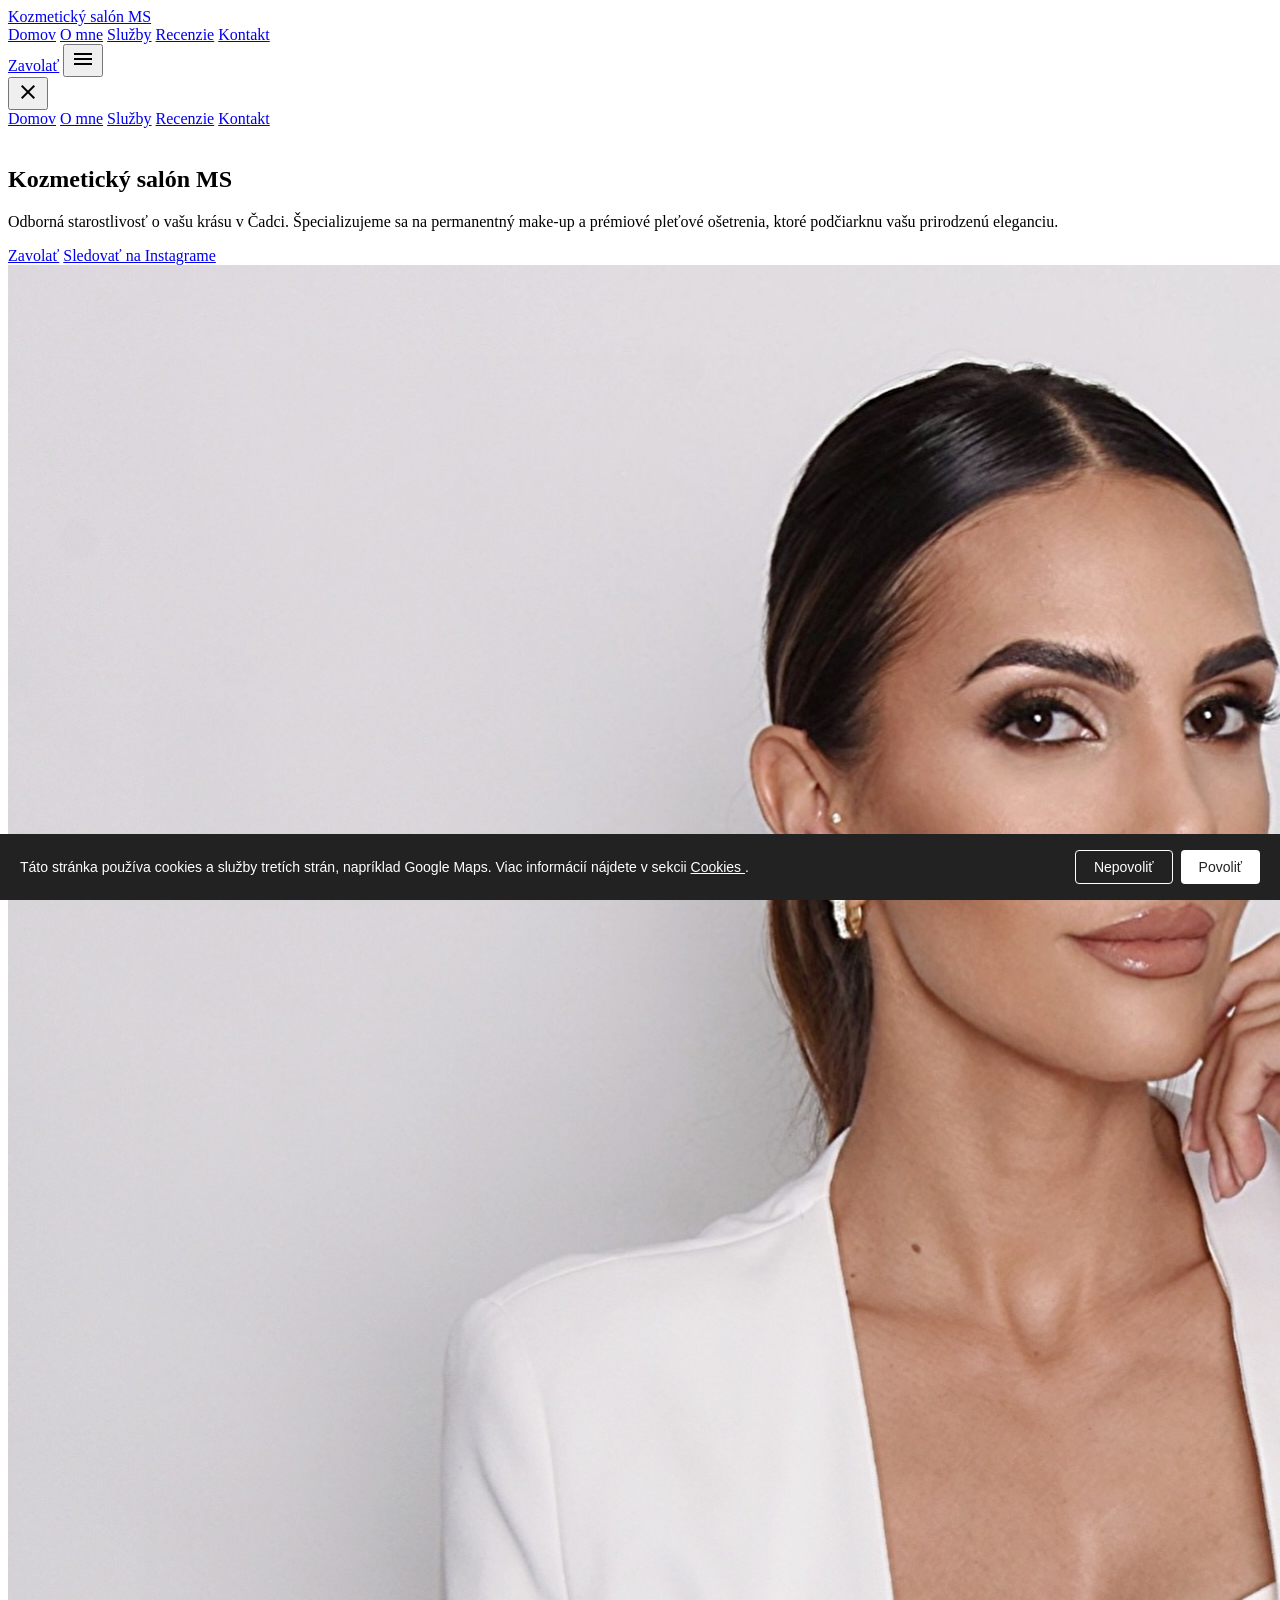
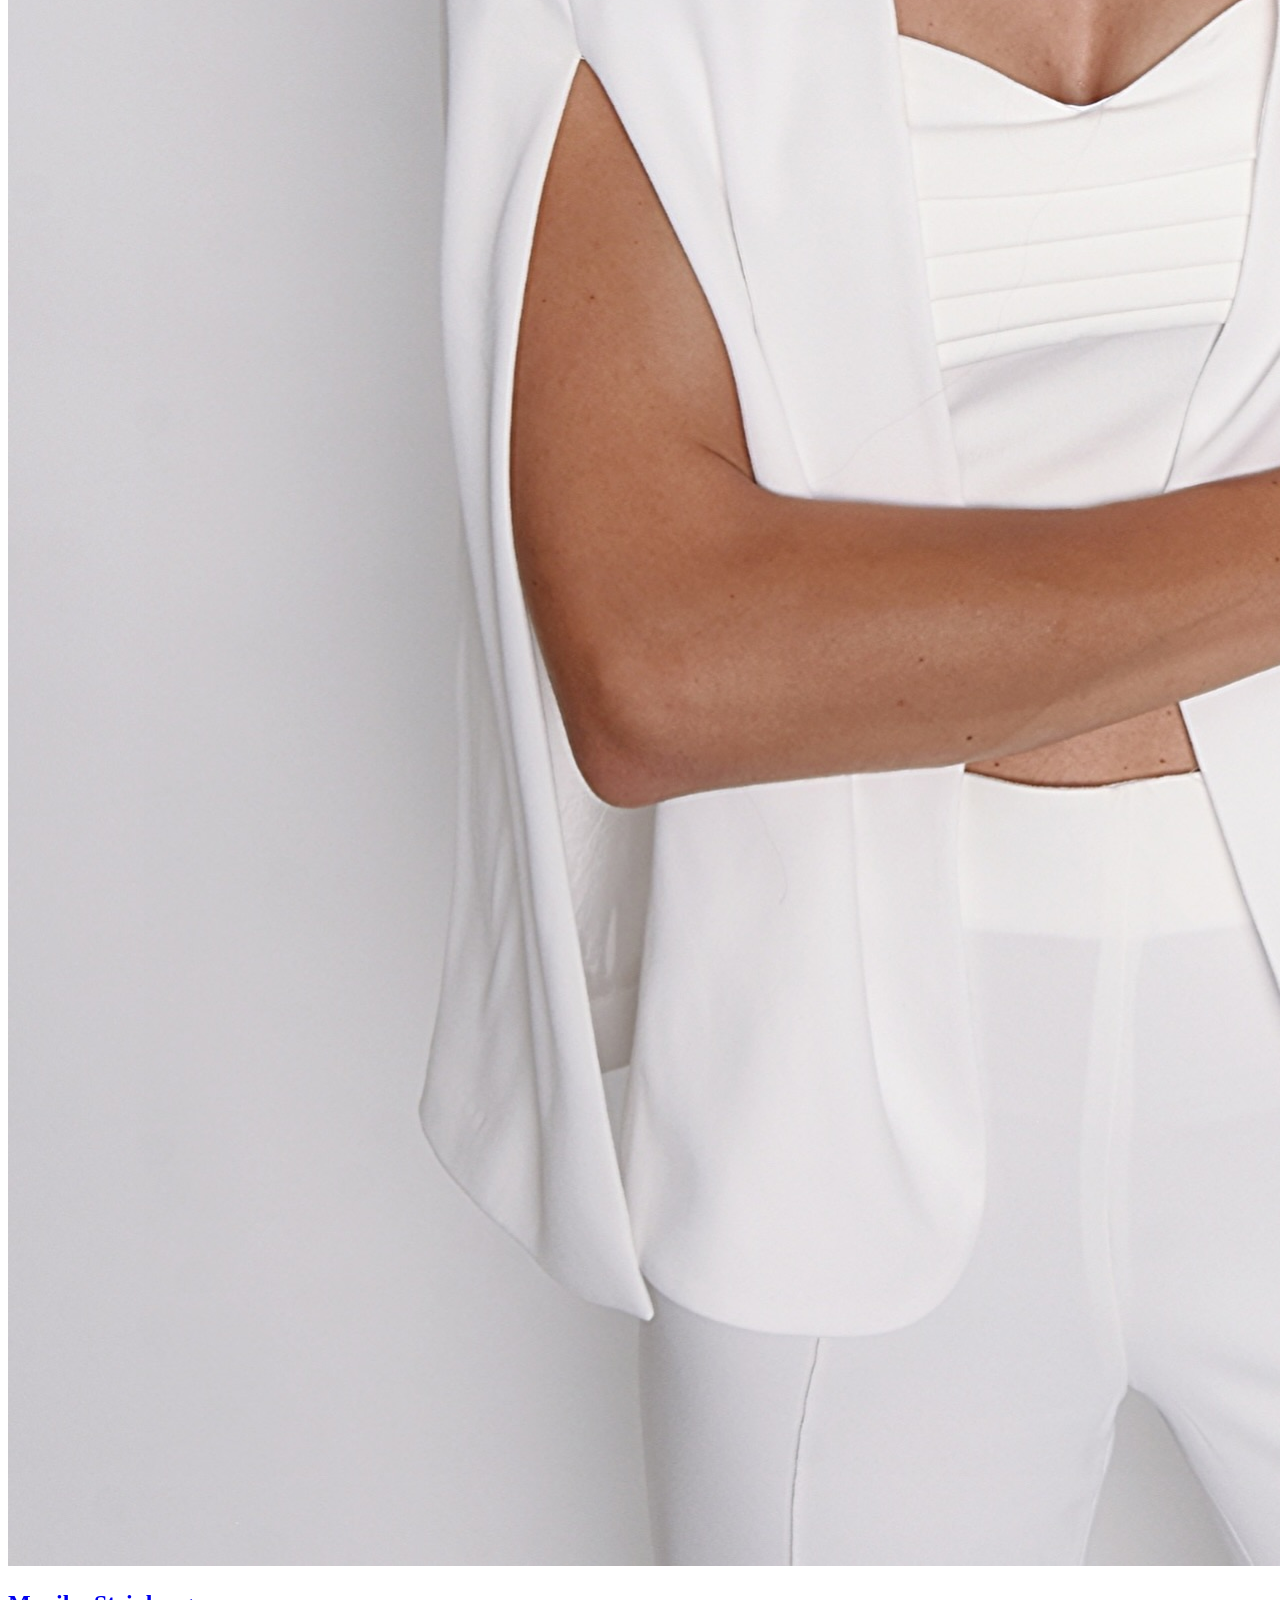
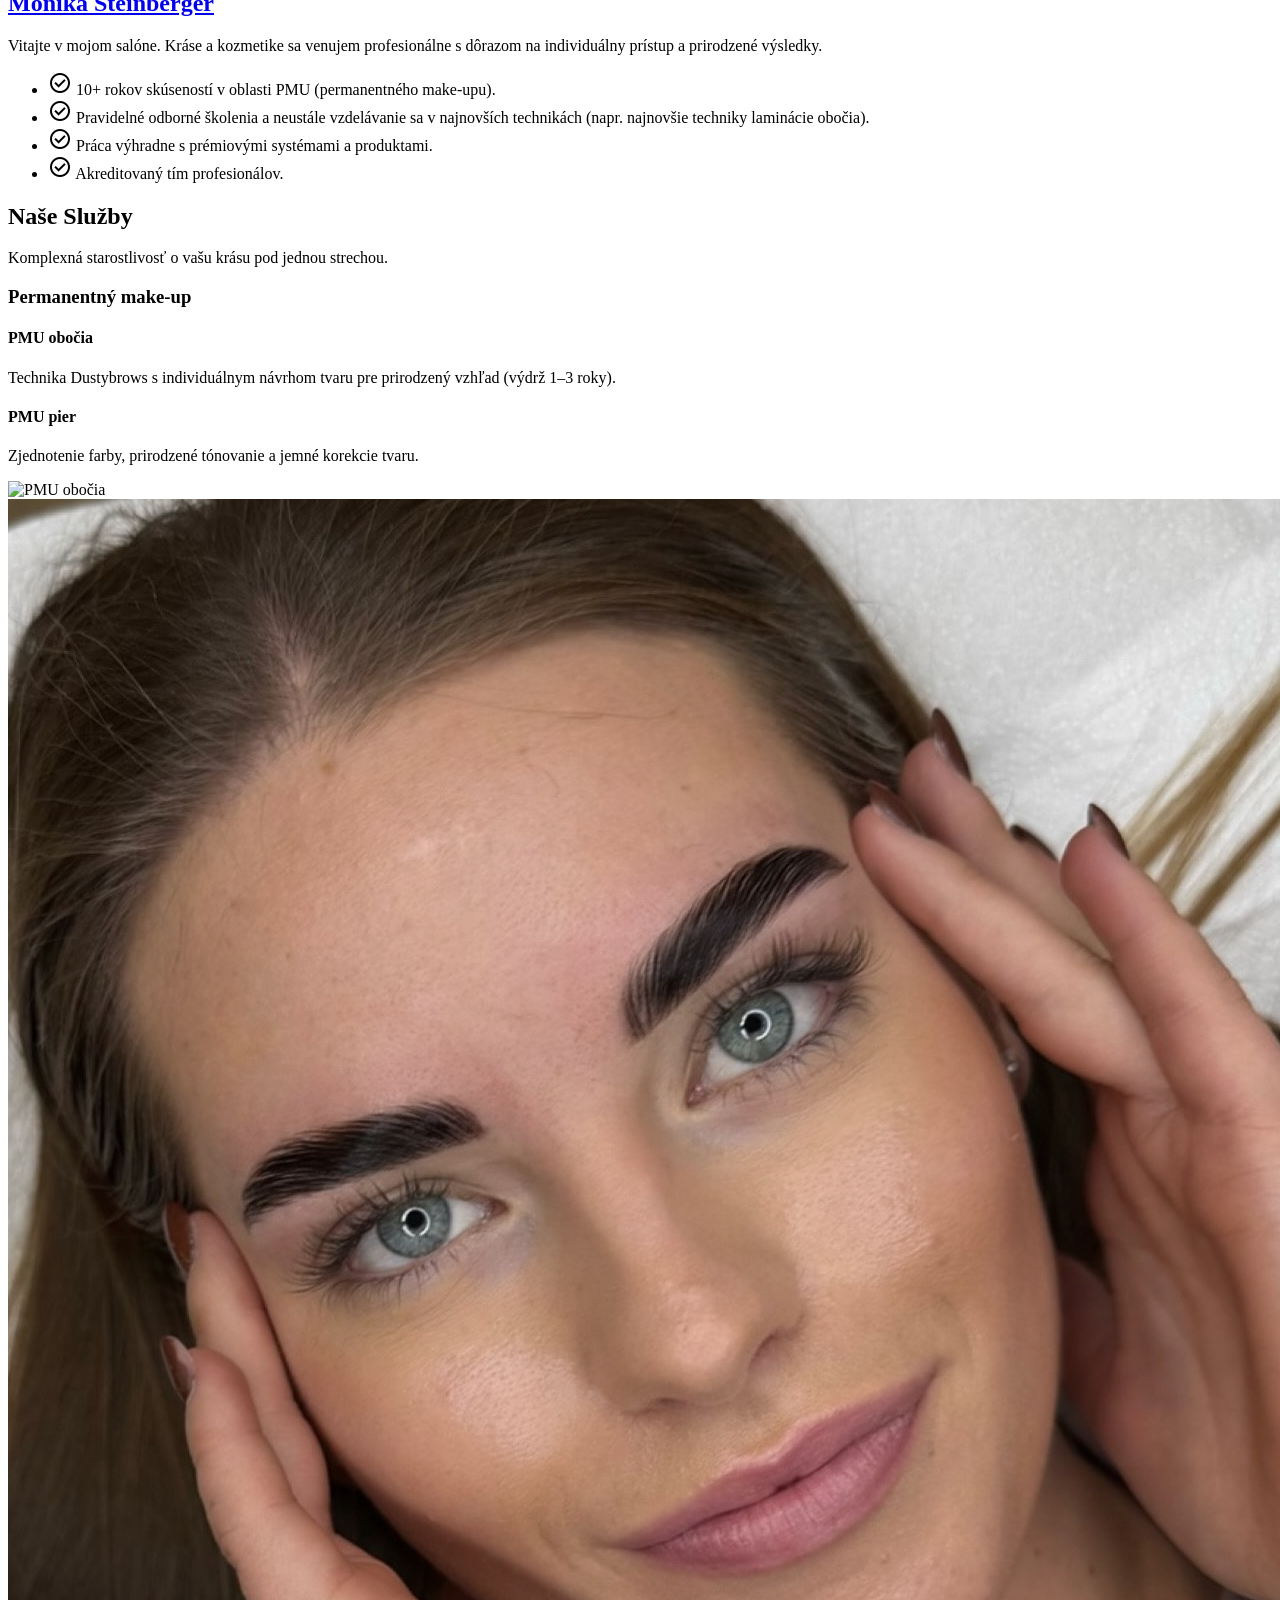
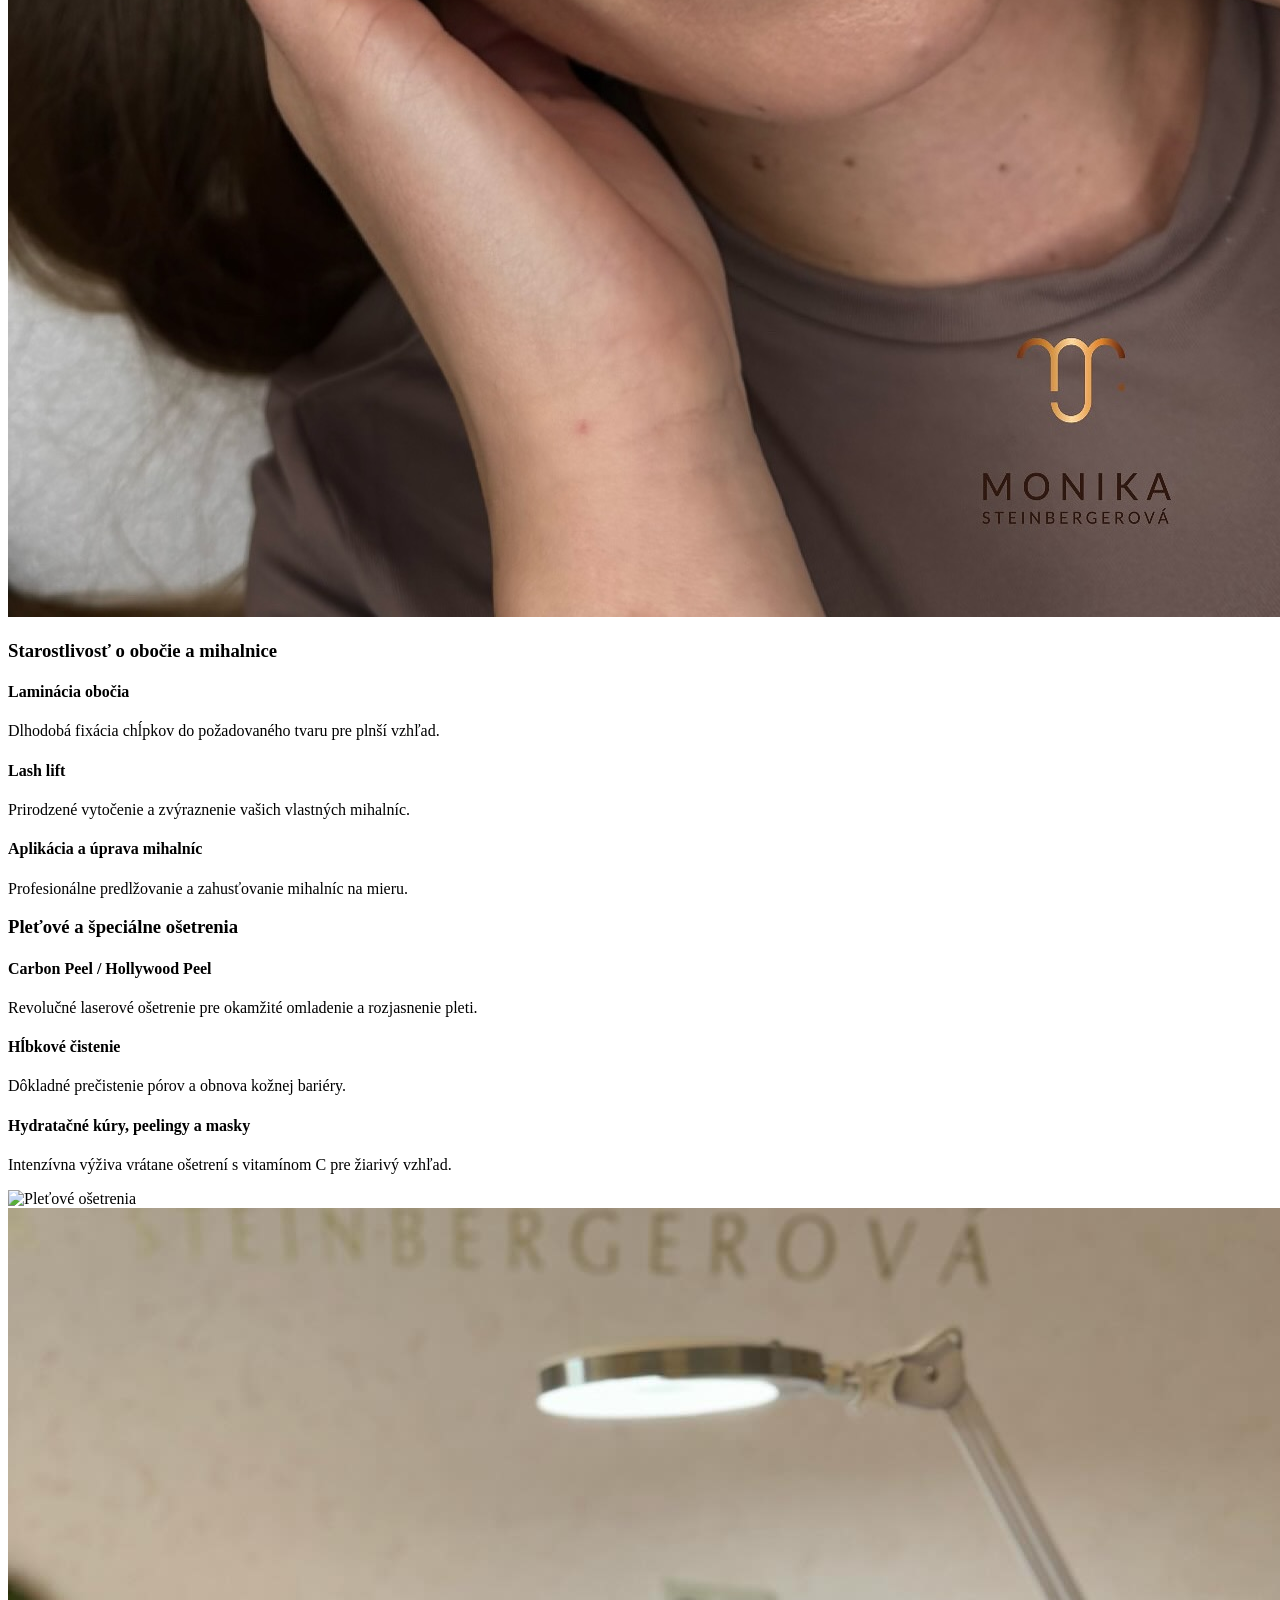
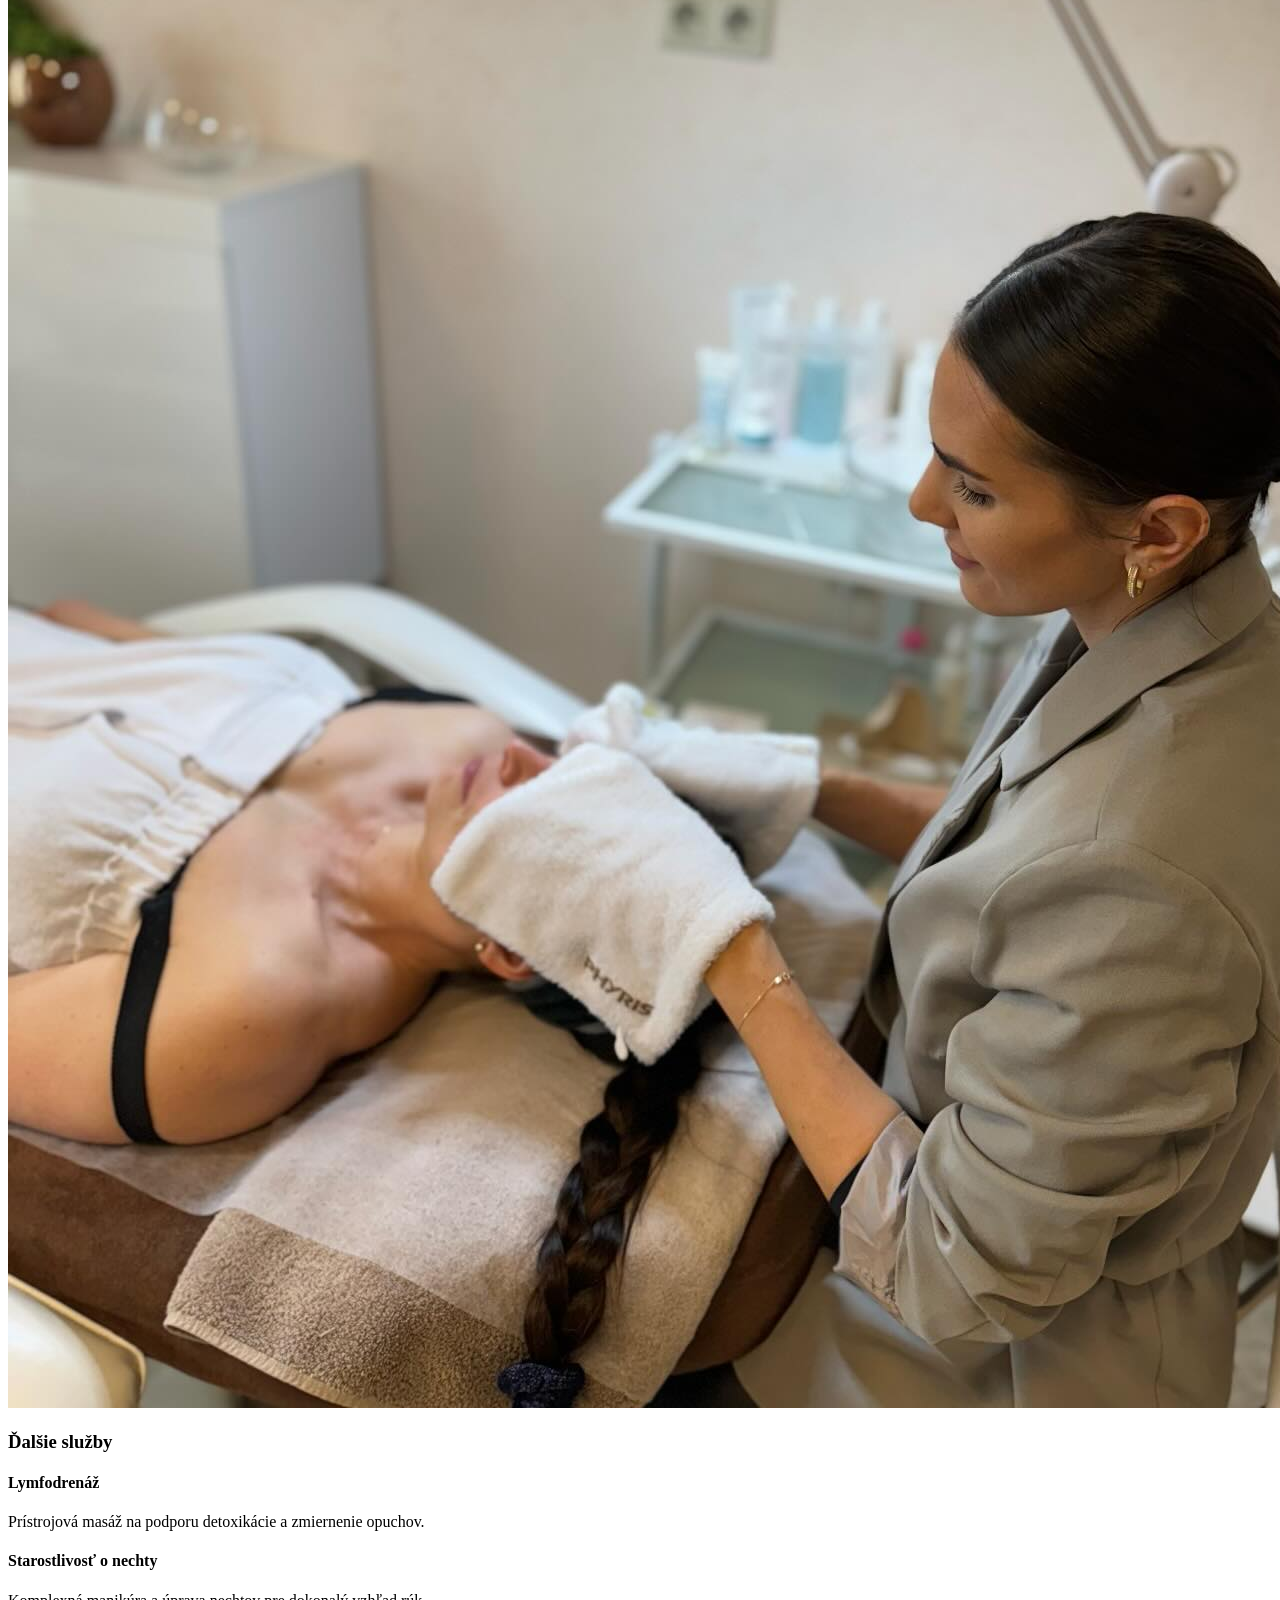
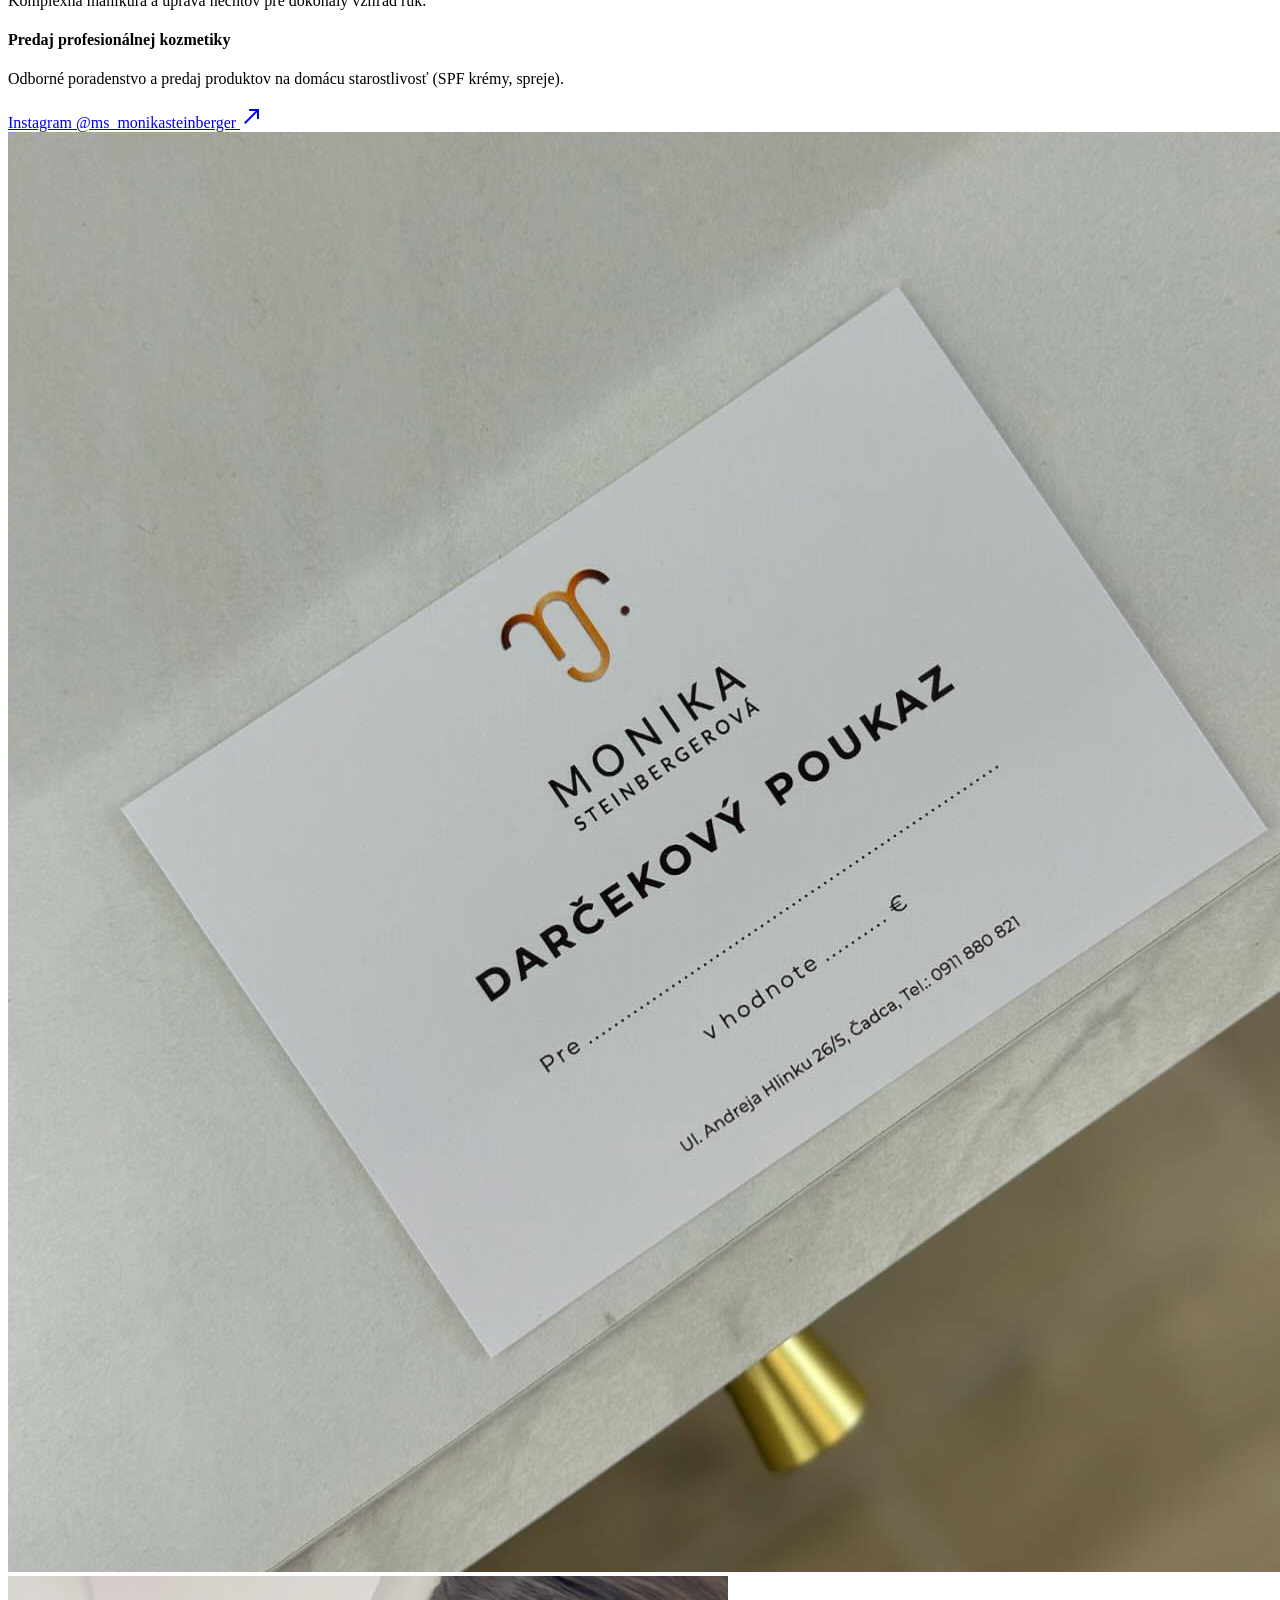
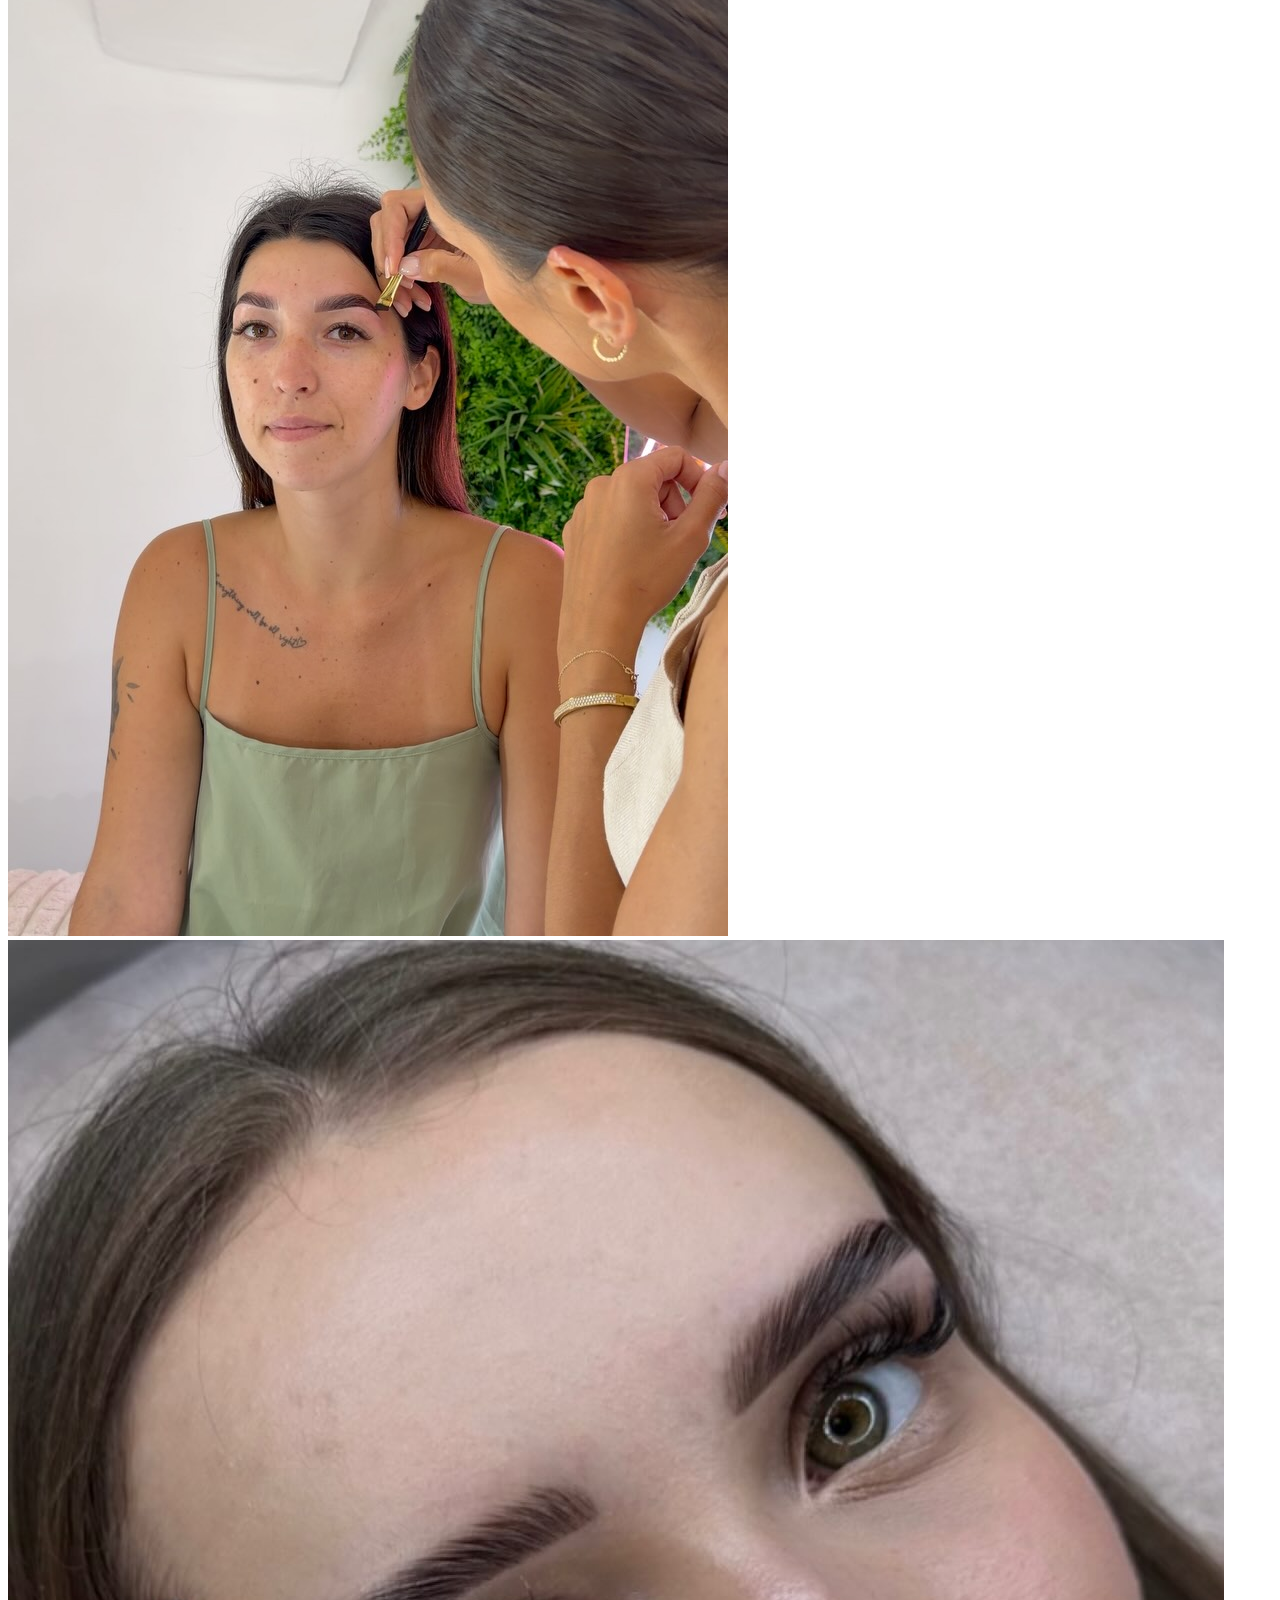
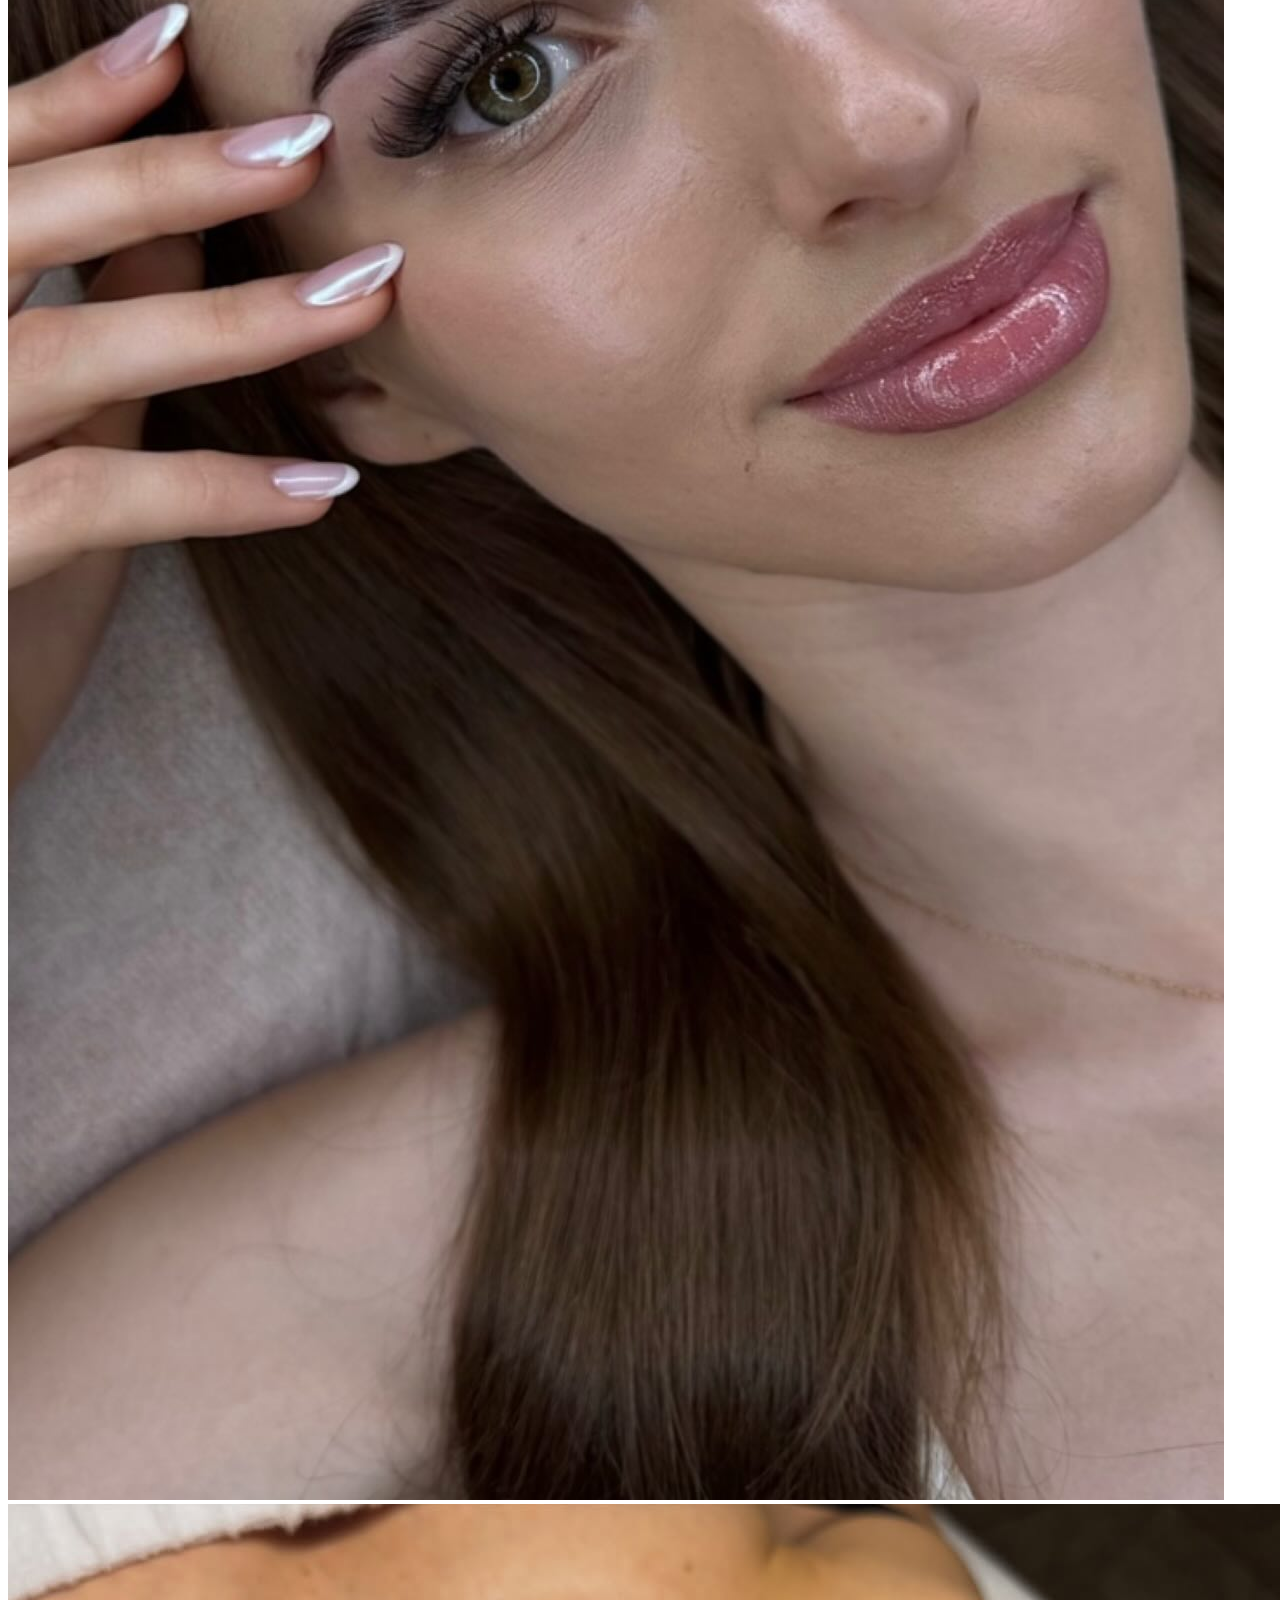
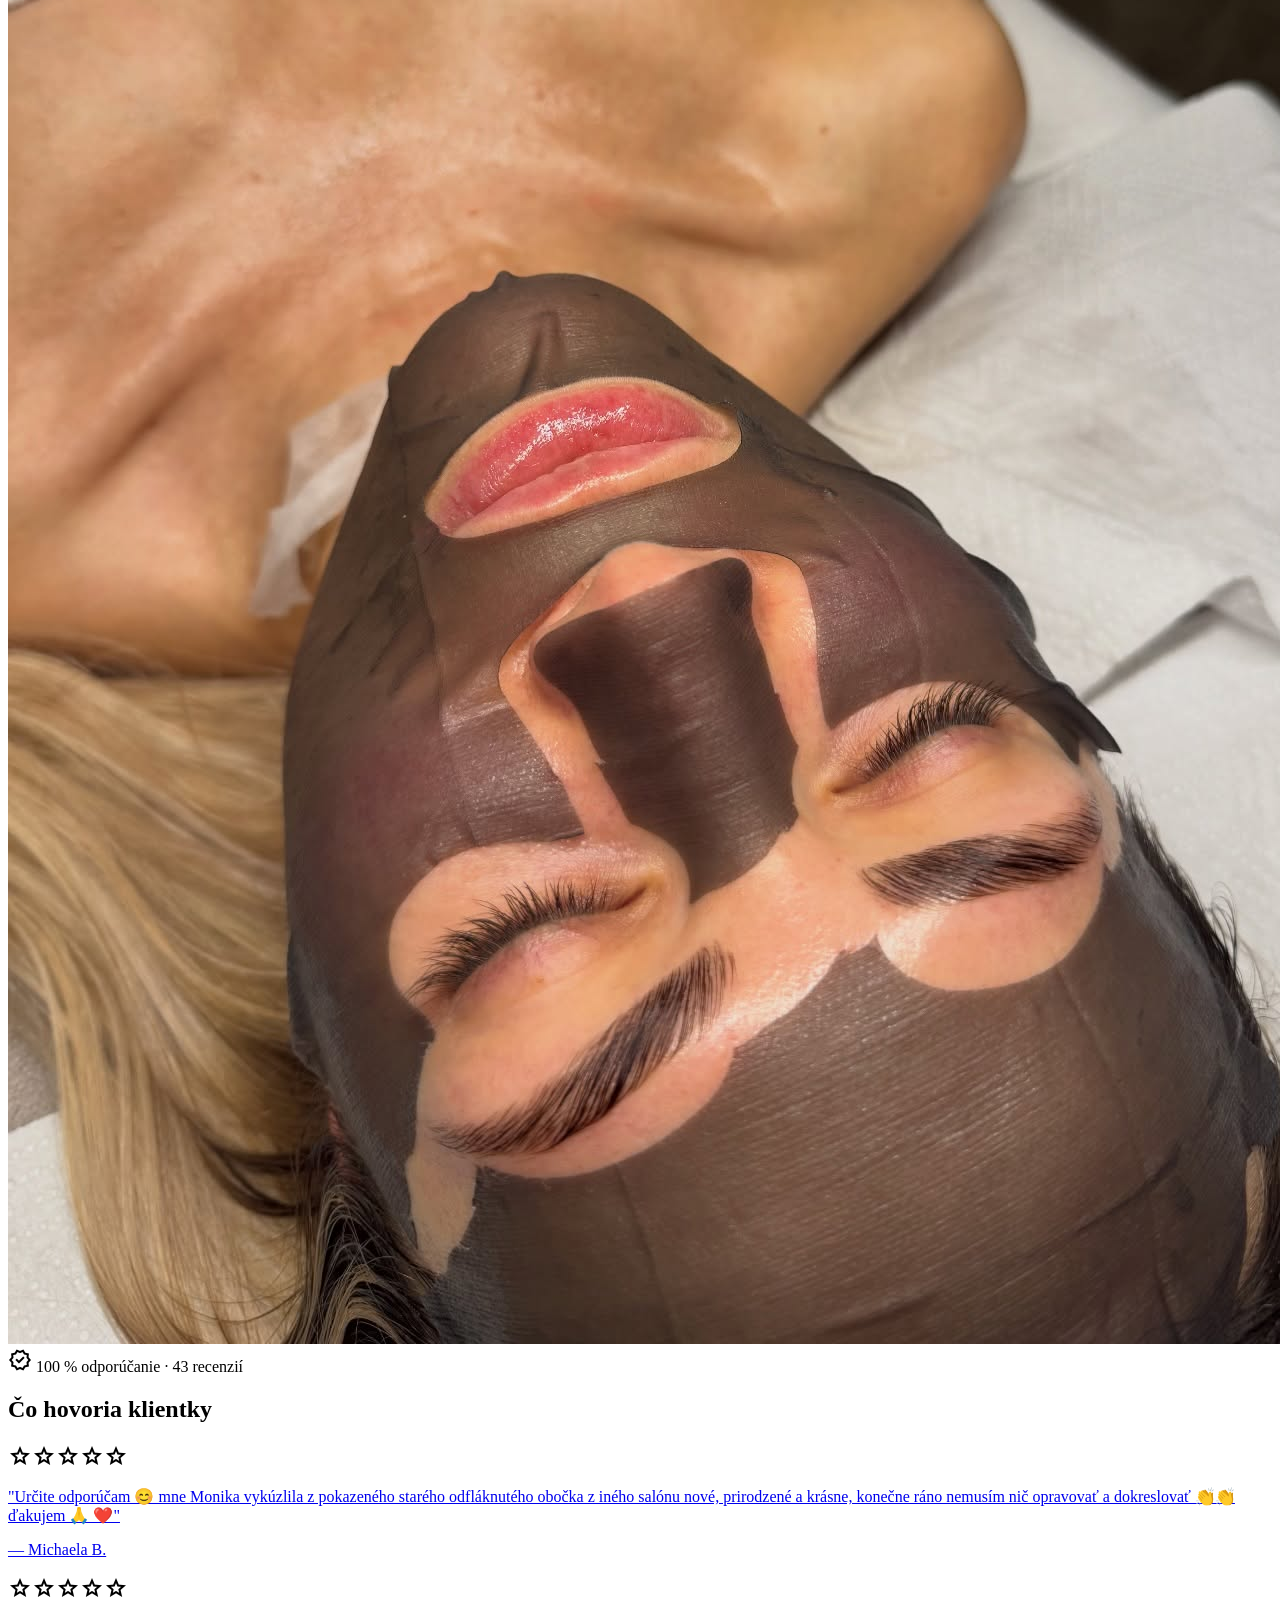
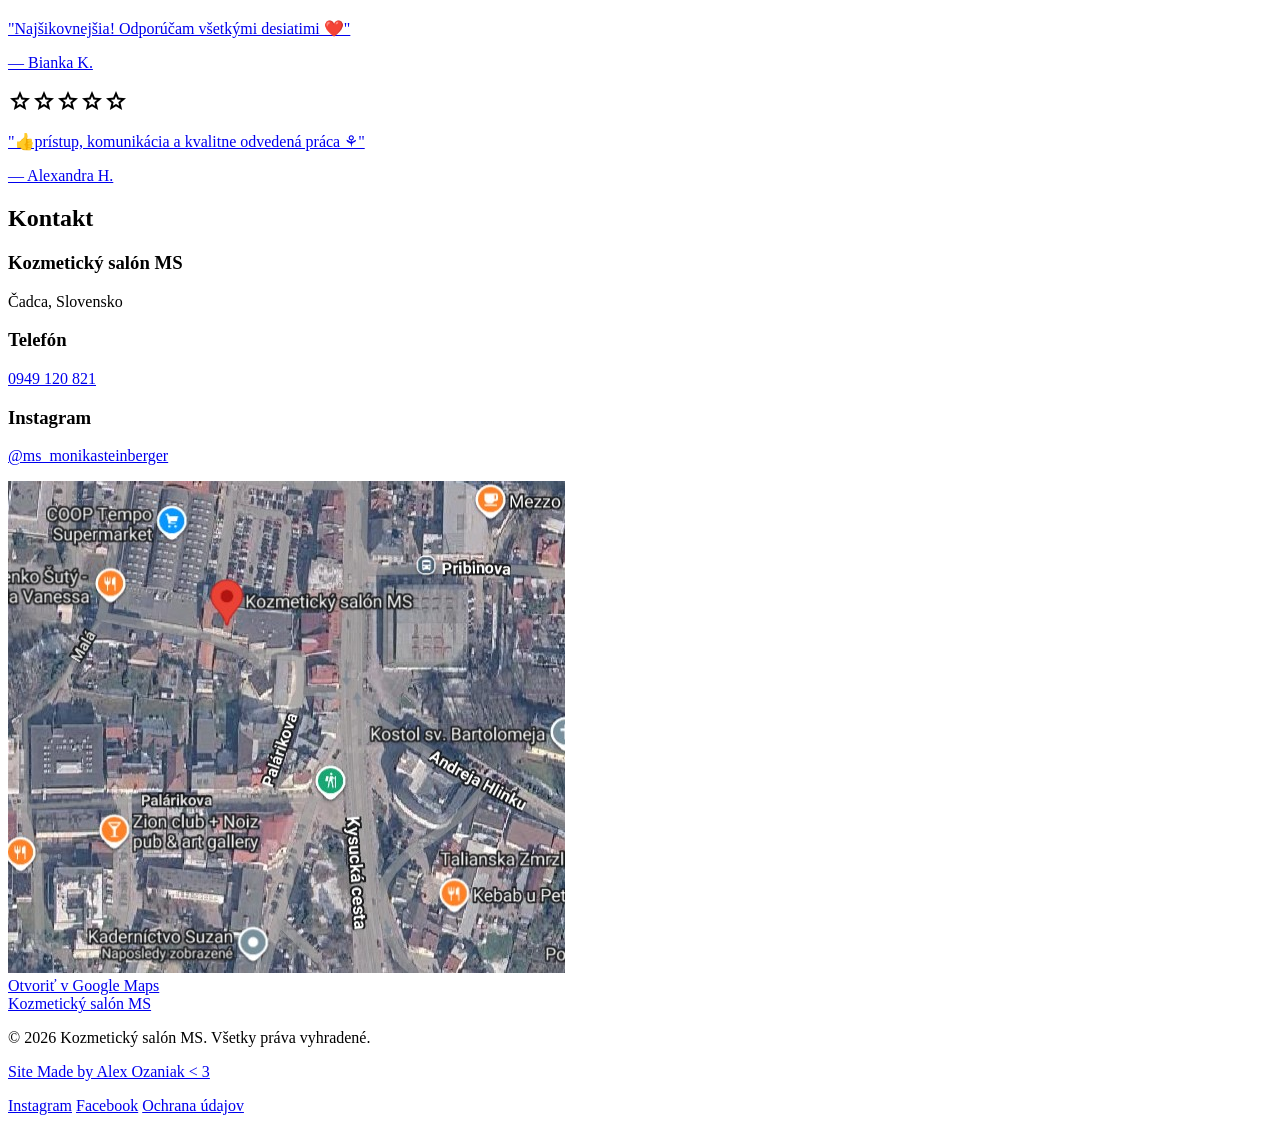
==== commit 3ff4924c: "delted the i  frame and added screenshot instead so i dont have to make cookies for it" ====
--- a/index.html
+++ b/index.html
@@ -300,9 +300,18 @@
 </div>
 </div>
 </div>
-<div class="h-[500px] md:h-auto rounded-2xl overflow-hidden bg-surface-container">
-<iframe allowfullscreen="" class="w-full h-full min-h-[400px]" height="100%" loading="lazy" referrerpolicy="strict-origin-when-cross-origin" src="https://www.google.com/maps/embed?pb=!1m18!1m12!1m3!1d3192.3346862231306!2d18.78607147687195!3d49.439055659667964!2m3!1f0!2f0!3f0!3m2!1i1024!2i768!4f13.1!3m3!1m2!1s0x47144100719583bd%3A0x5fa35e5ca84c64eb!2zS296bWV0aWNrw70gc2Fsw7NuIE1T!5e1!3m2!1ssk!2ssk!4v1788027128963!5m2!1ssk!2ssk" style="border:0;" width="100%"></iframe>
-</div>
+<a href="https://maps.app.goo.gl/ai3ECNUekBExYpbX7" 
+   target="_blank" rel="noopener"
+   class="block h-[500px] md:h-auto rounded-2xl overflow-hidden bg-surface-container relative group">
+  <img src="mapa-salon.jpg"
+       alt="Mapa – Kozmetický salón MS, Čadca"
+       class="w-full h-full object-cover">
+  <div class="absolute inset-0 bg-black/0 group-hover:bg-black/10 transition-colors flex items-center justify-center">
+    <span class="opacity-0 group-hover:opacity-100 transition-opacity bg-white text-primary px-4 py-2 rounded-full font-label-sm uppercase">
+      Otvoriť v Google Maps
+    </span>
+  </div>
+</a>
 </div>
 </section>
 <!-- Footer -->
@@ -325,8 +334,8 @@
 </div>
 </div>
 </footer>
-<!-- cookies--> 
- 
+<!-- COOKIE BANNER -->
+
 <div id="cookie-banner" style="
   position: fixed;
   bottom: 0;
@@ -343,29 +352,74 @@
   justify-content: space-between;
   gap: 12px;
   z-index: 9999;
+  box-sizing: border-box;
 ">
-  <span>
-    Táto stránka používa cookies od vložených služieb (Google Maps, Instagram, Facebook).
-    Viac info v sekcii <a href="cookies.html" style="color:#fff; text-decoration:underline;">Cookies</a>.
+
+  <span style="flex: 1; min-width: 250px;">
+    Táto stránka používa cookies a služby tretích strán, napríklad Google Maps.
+    Viac informácií nájdete v sekcii
+    <a href="cookies.html" style="color:#fff; text-decoration:underline;">
+      Cookies
+    </a>.
   </span>
-  <button onclick="document.getElementById('cookie-banner').style.display='none'; localStorage.setItem('cookiesAccepted','true');" style="
-    background: #fff;
-    color: #222;
-    border: none;
-    padding: 8px 18px;
-    border-radius: 4px;
-    font-size: 14px;
-    cursor: pointer;
-    white-space: nowrap;
+
+  <div style="
+    display: flex;
+    gap: 8px;
+    flex-wrap: wrap;
   ">
-    Rozumiem
-  </button>
+
+    <button id="cookie-reject" style="
+      background: transparent;
+      color: #fff;
+      border: 1px solid #fff;
+      padding: 8px 18px;
+      border-radius: 4px;
+      font-size: 14px;
+      cursor: pointer;
+      white-space: nowrap;
+    ">
+      Nepovoliť
+    </button>
+
+    <button id="cookie-accept" style="
+      background: #fff;
+      color: #222;
+      border: none;
+      padding: 8px 18px;
+      border-radius: 4px;
+      font-size: 14px;
+      cursor: pointer;
+      white-space: nowrap;
+    ">
+      Povoliť
+    </button>
+
+  </div>
 </div>
 
 <script>
-  if (localStorage.getItem('cookiesAccepted') === 'true') {
-    document.getElementById('cookie-banner').style.display = 'none';
+document.addEventListener("DOMContentLoaded", function () {
+
+  const banner = document.getElementById("cookie-banner");
+
+  const savedConsent = localStorage.getItem("cookieConsent");
+
+  if (savedConsent) {
+    banner.style.display = "none";
   }
+
+  document.getElementById("cookie-accept").addEventListener("click", function () {
+    localStorage.setItem("cookieConsent", "accepted");
+    banner.style.display = "none";
+  });
+
+  document.getElementById("cookie-reject").addEventListener("click", function () {
+    localStorage.setItem("cookieConsent", "rejected");
+    banner.style.display = "none";
+  });
+
+});
 </script>
 </body>
 </html>
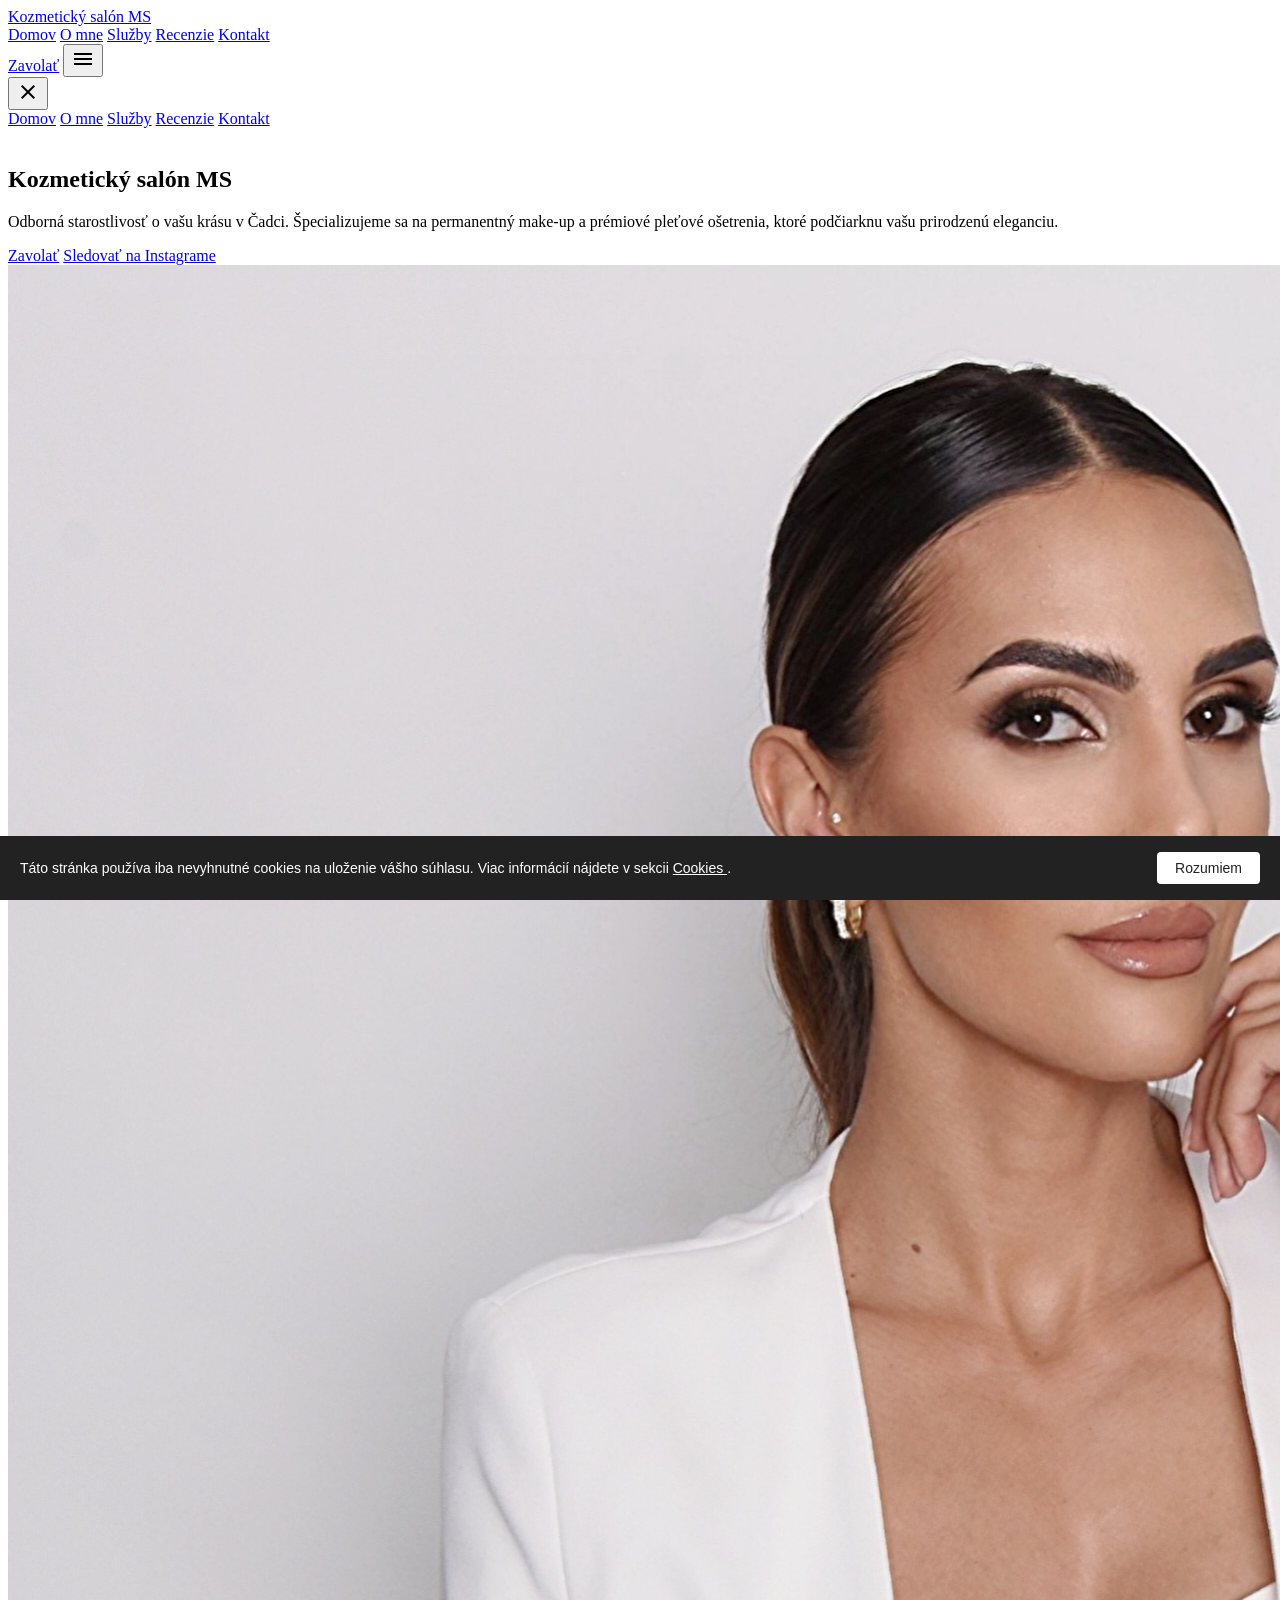
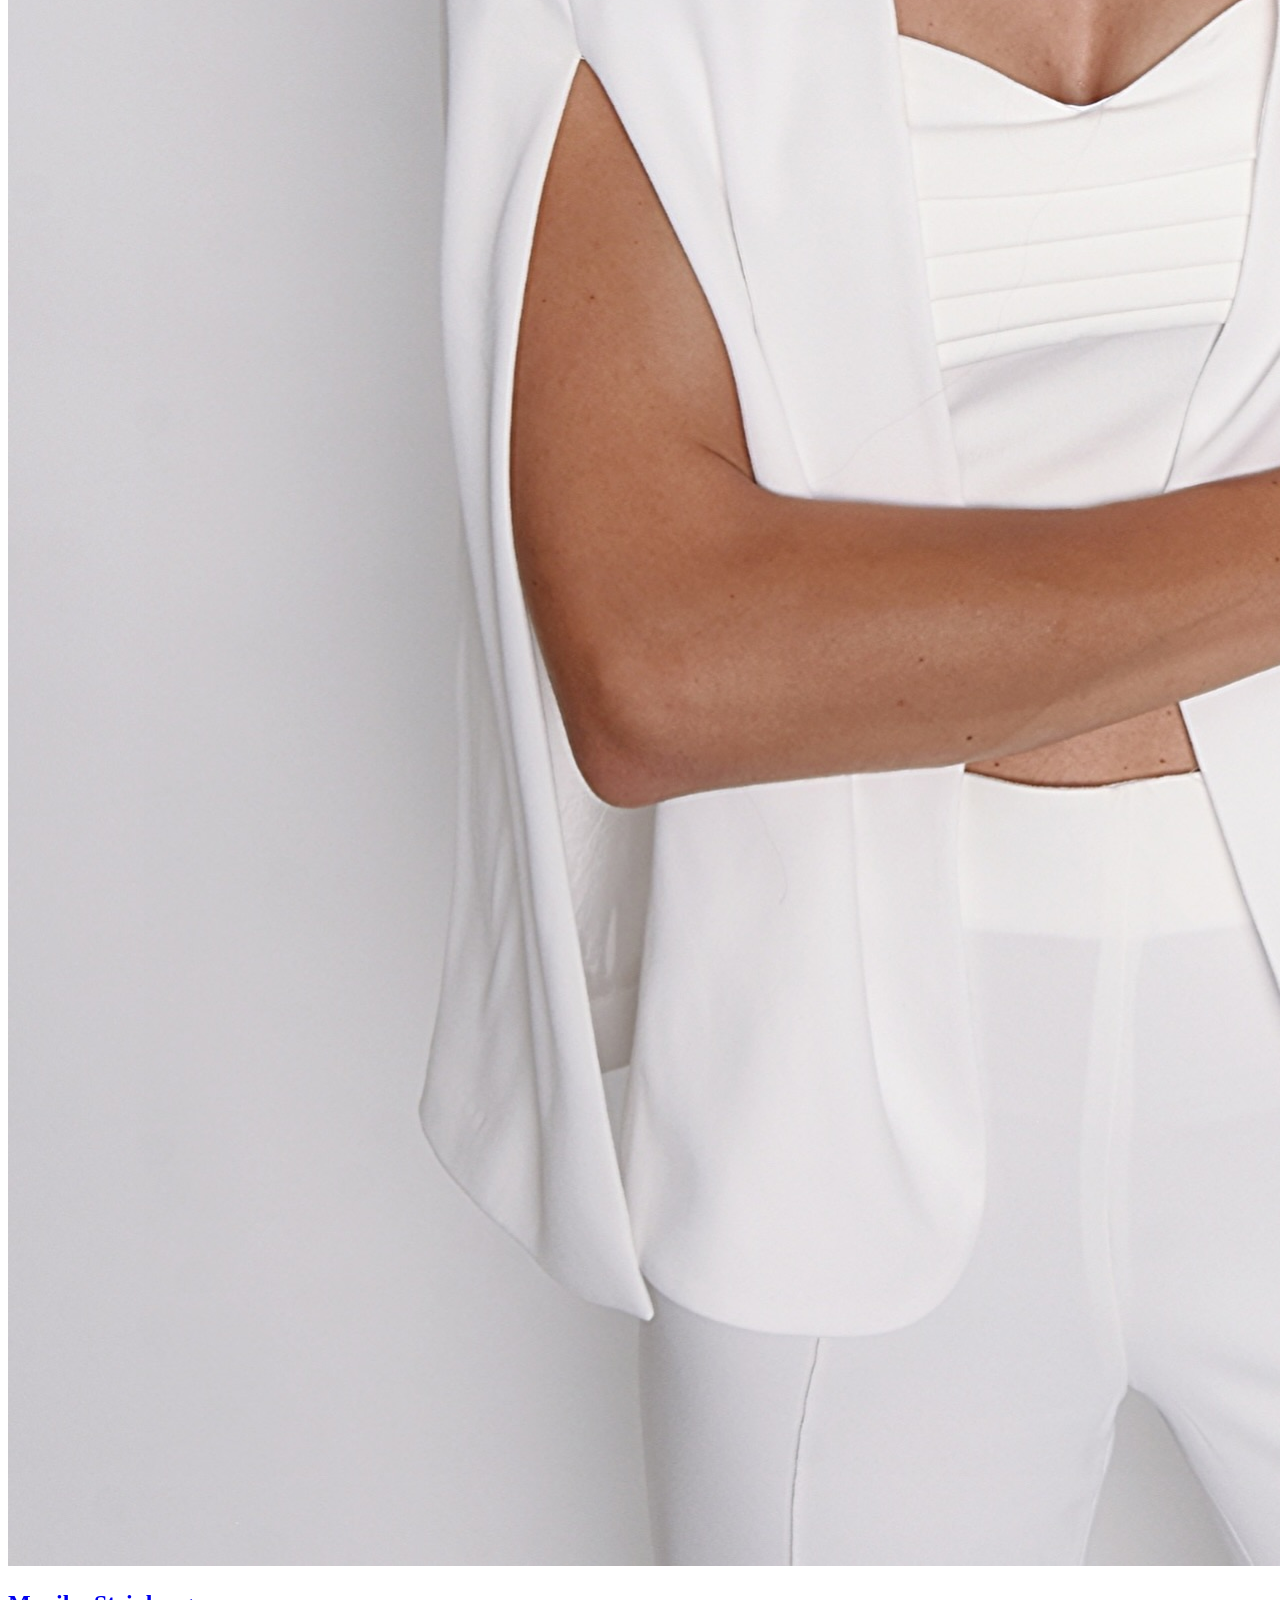
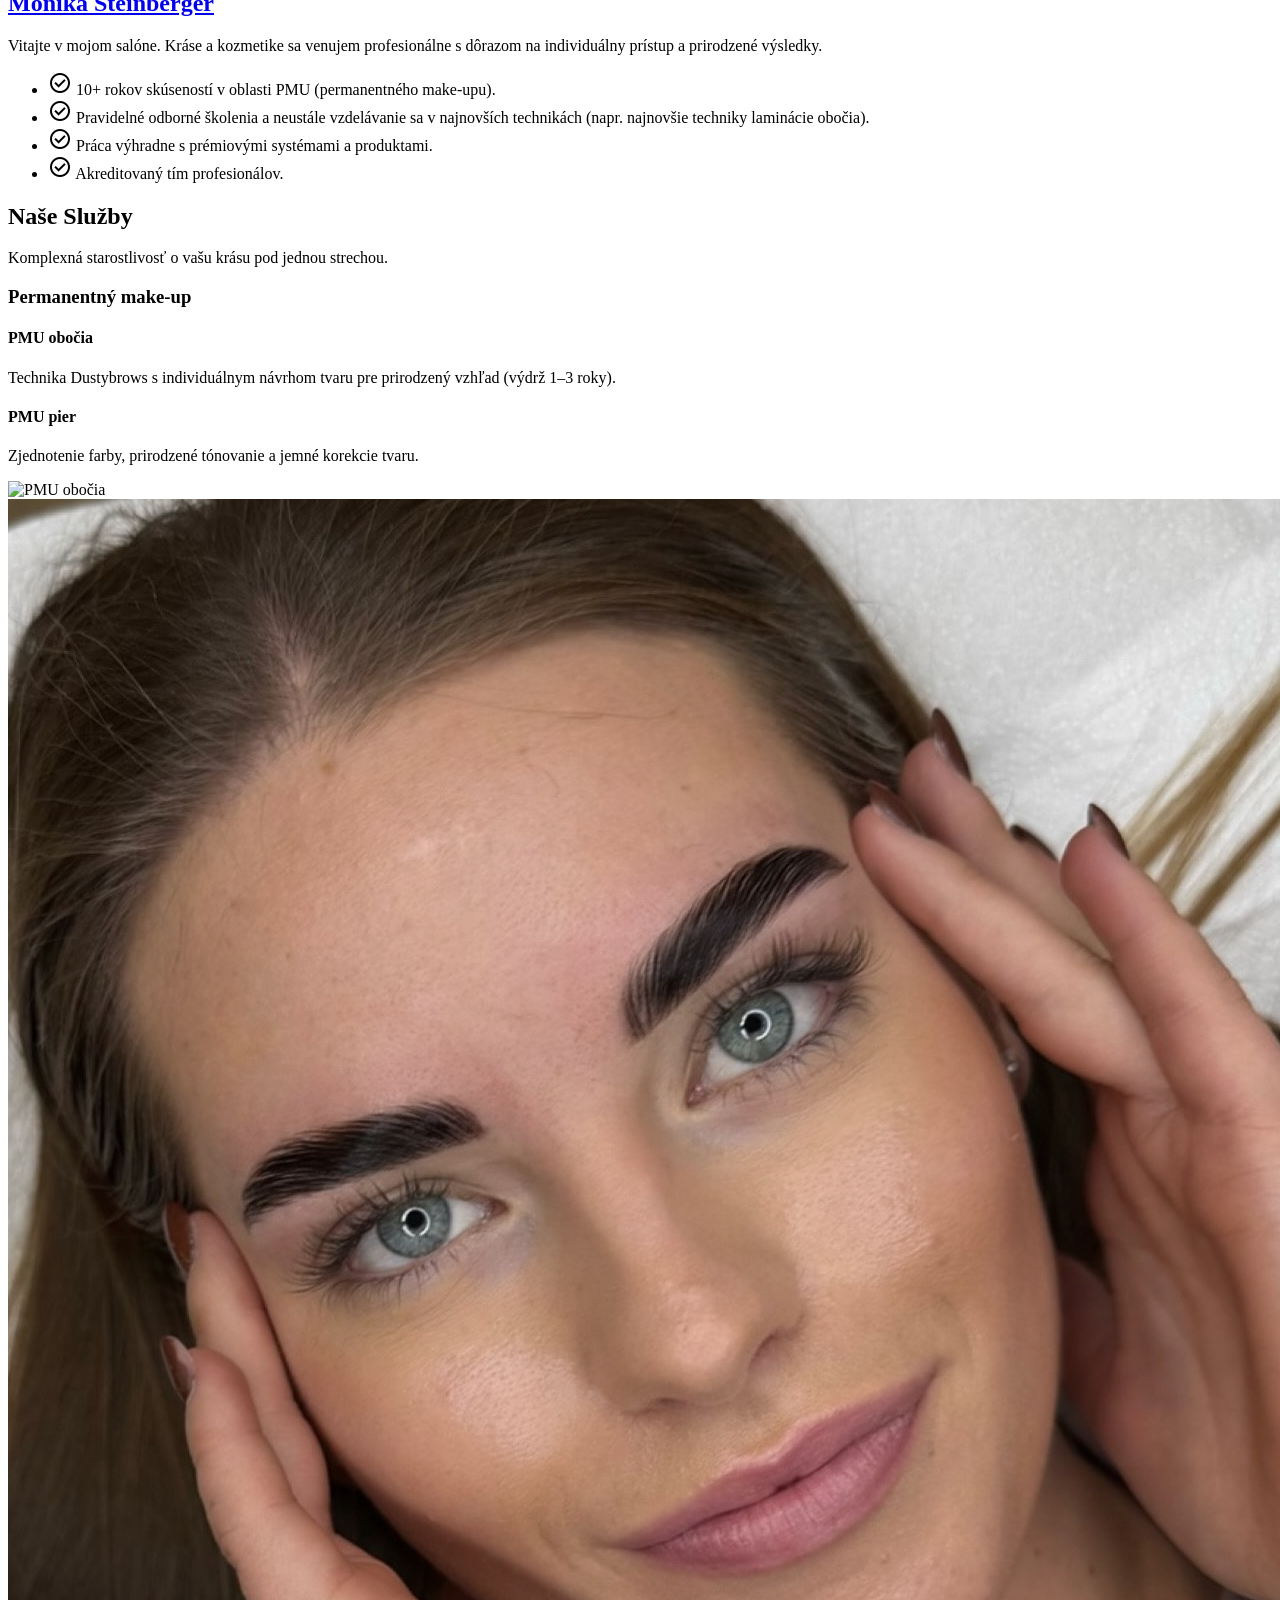
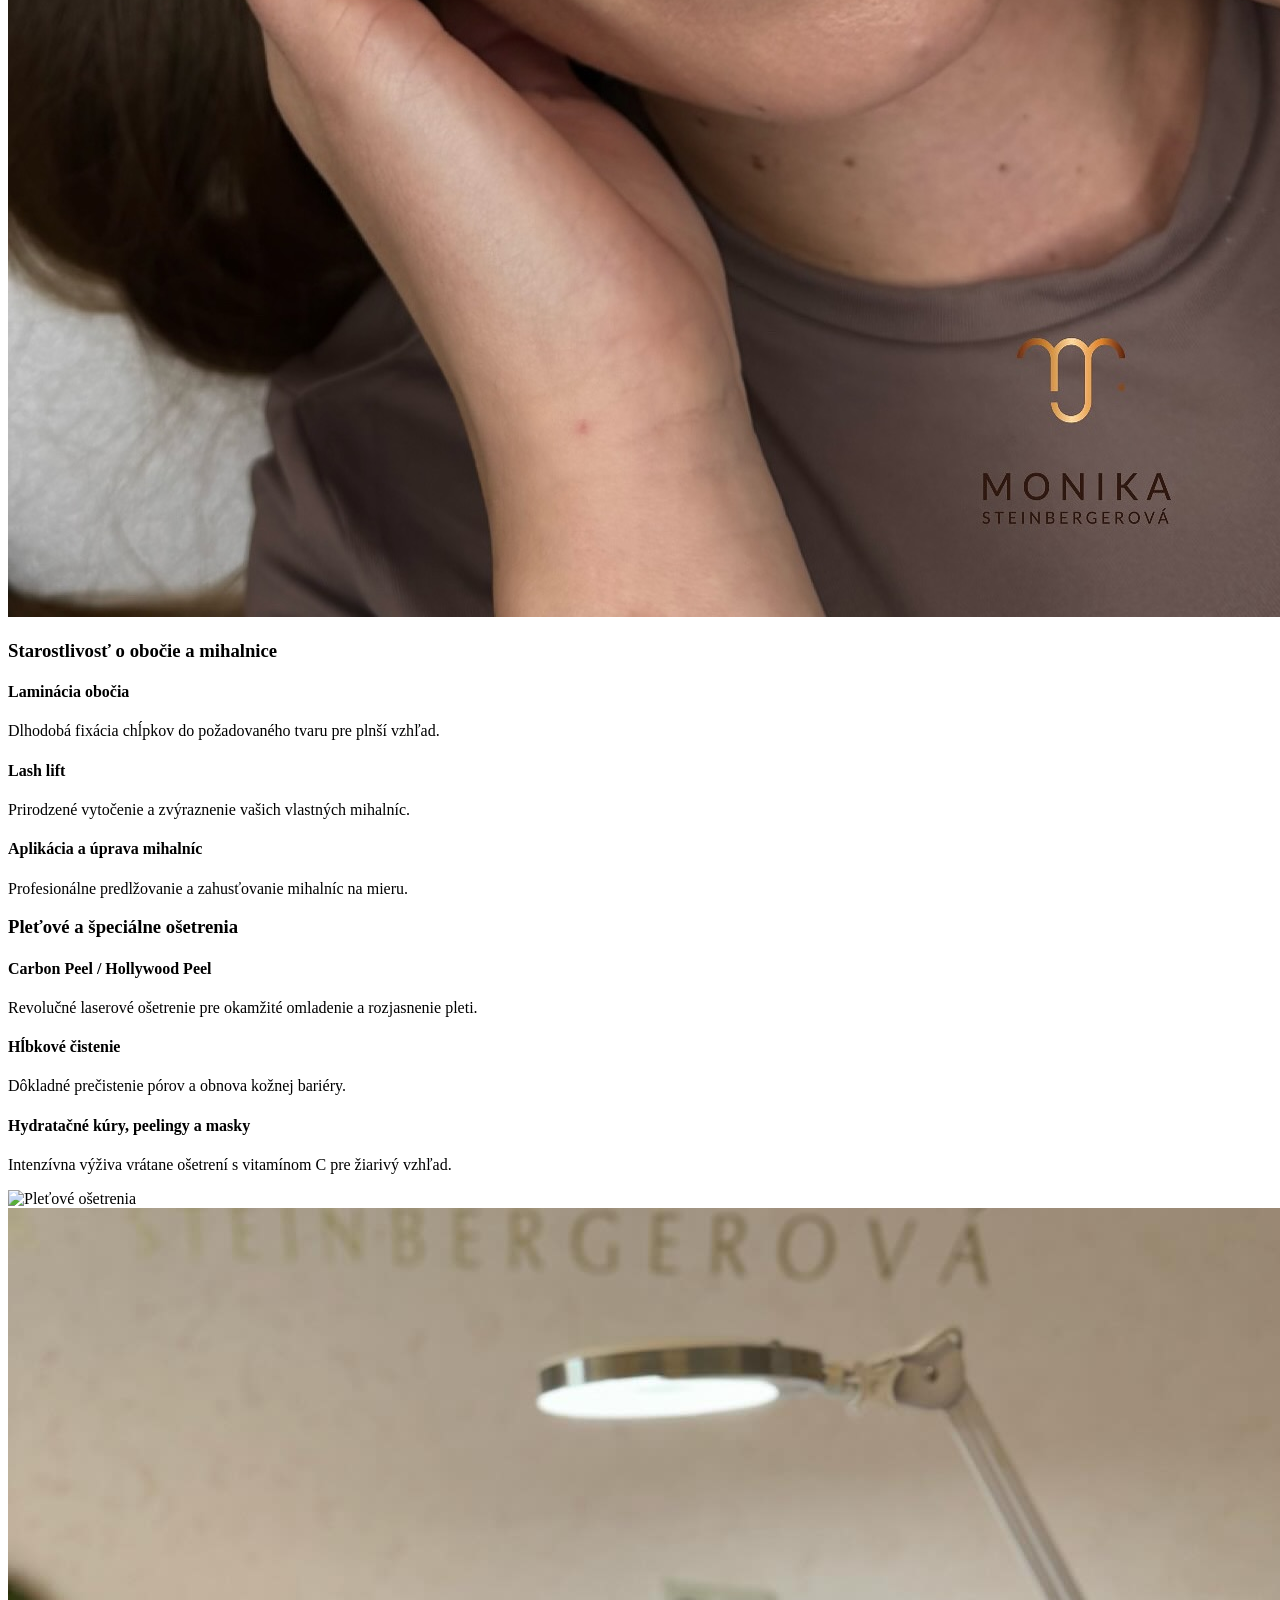
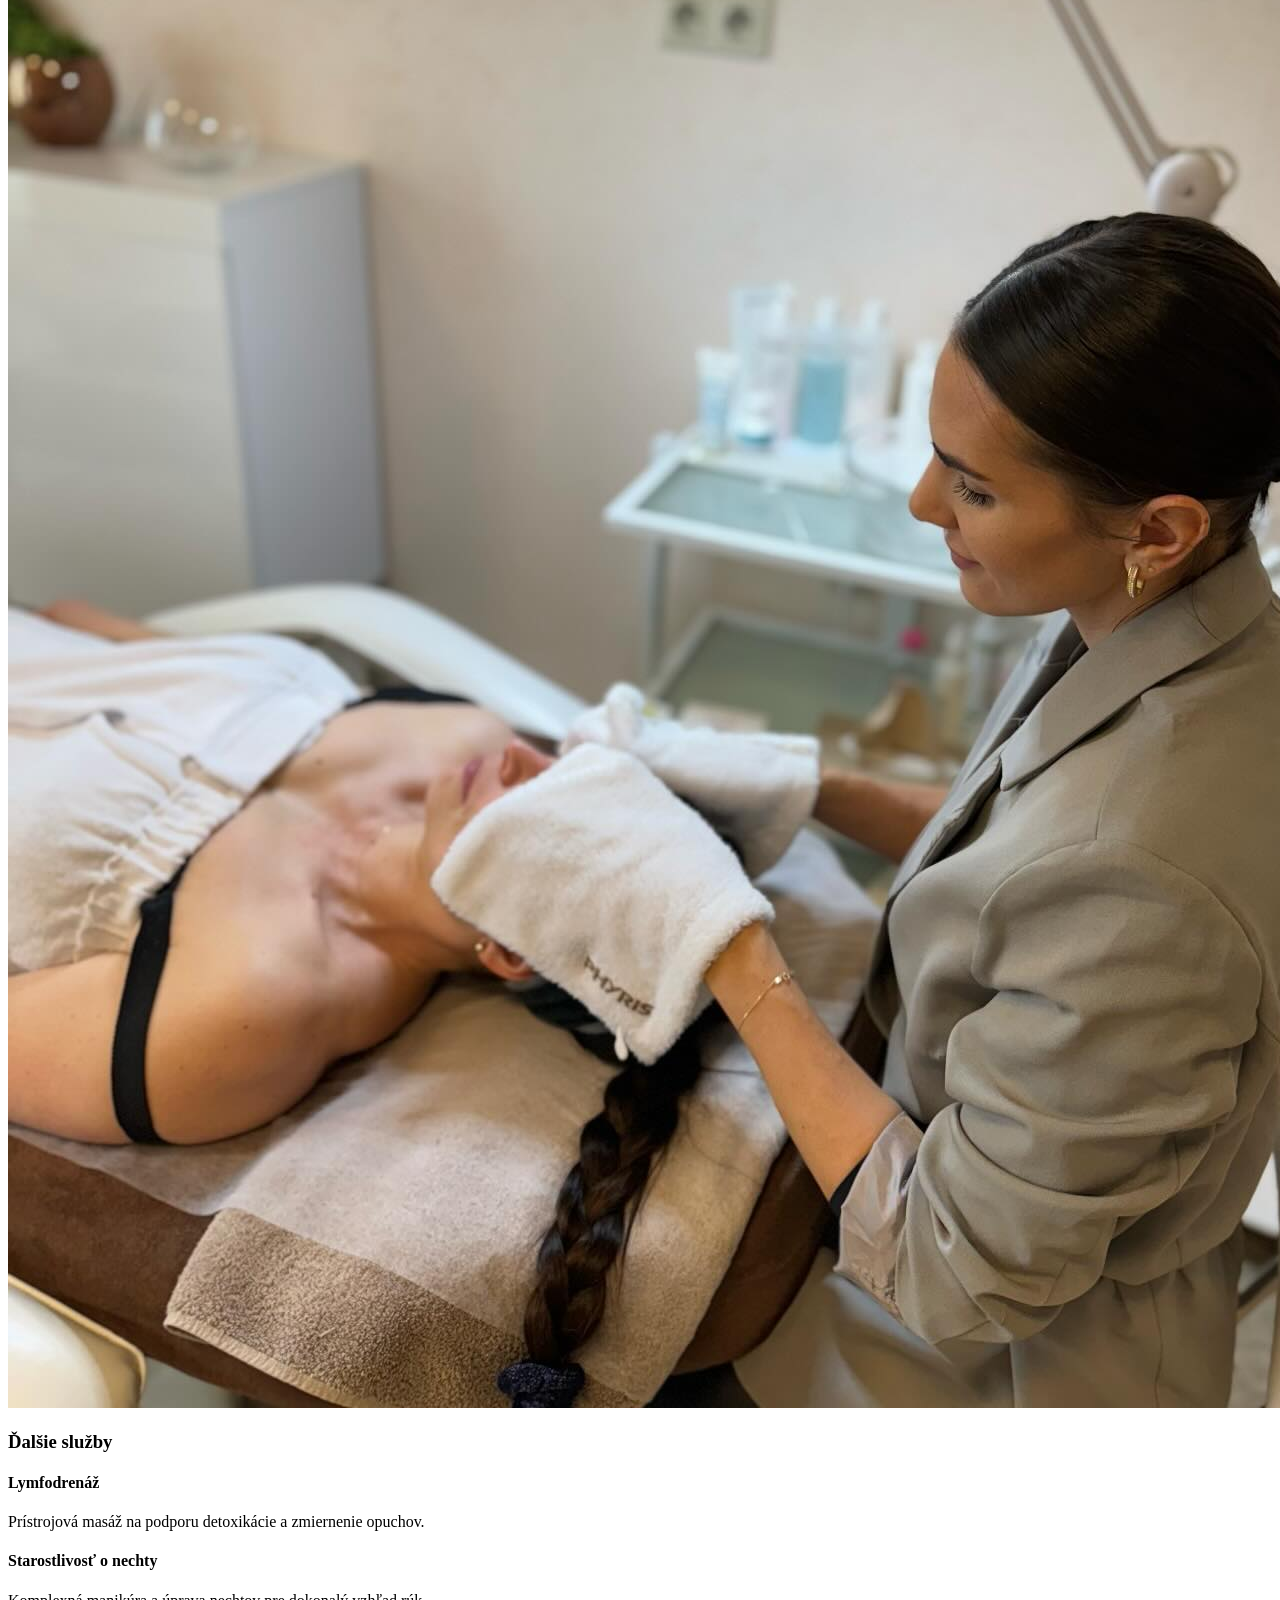
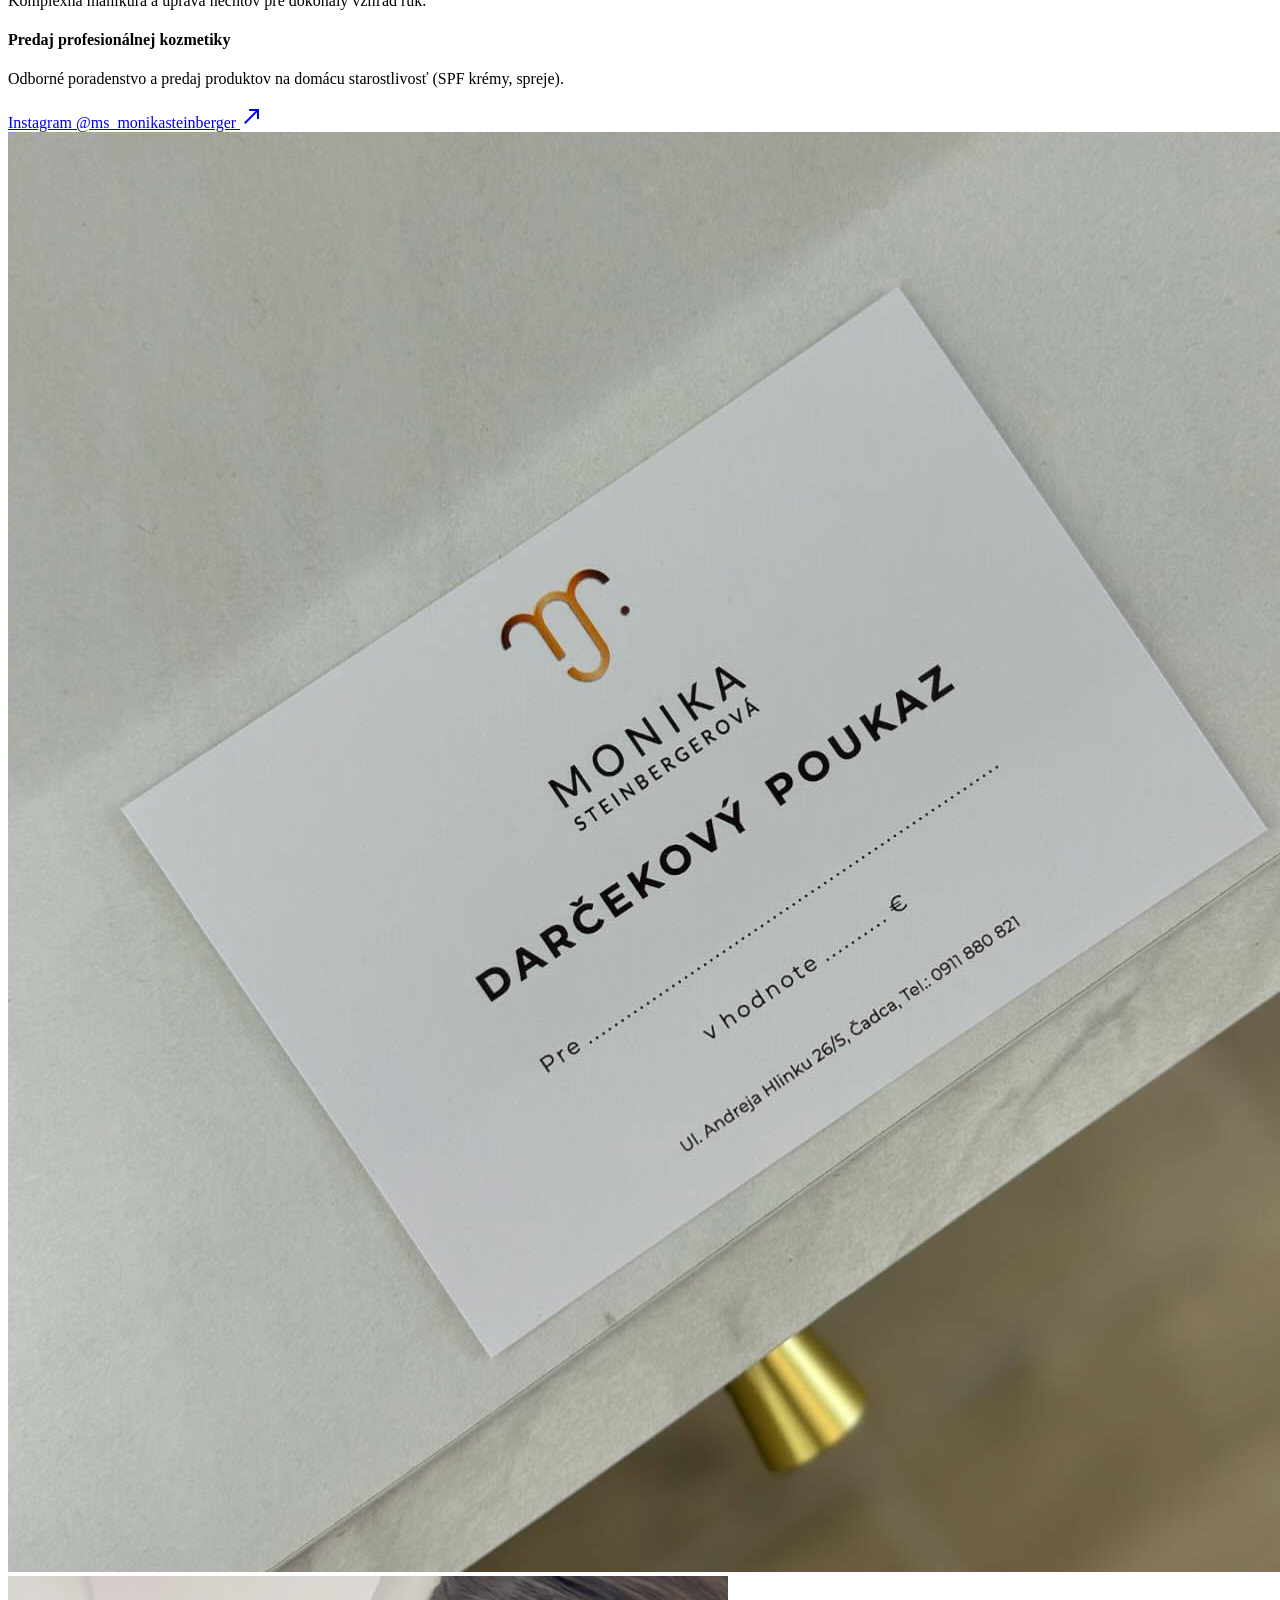
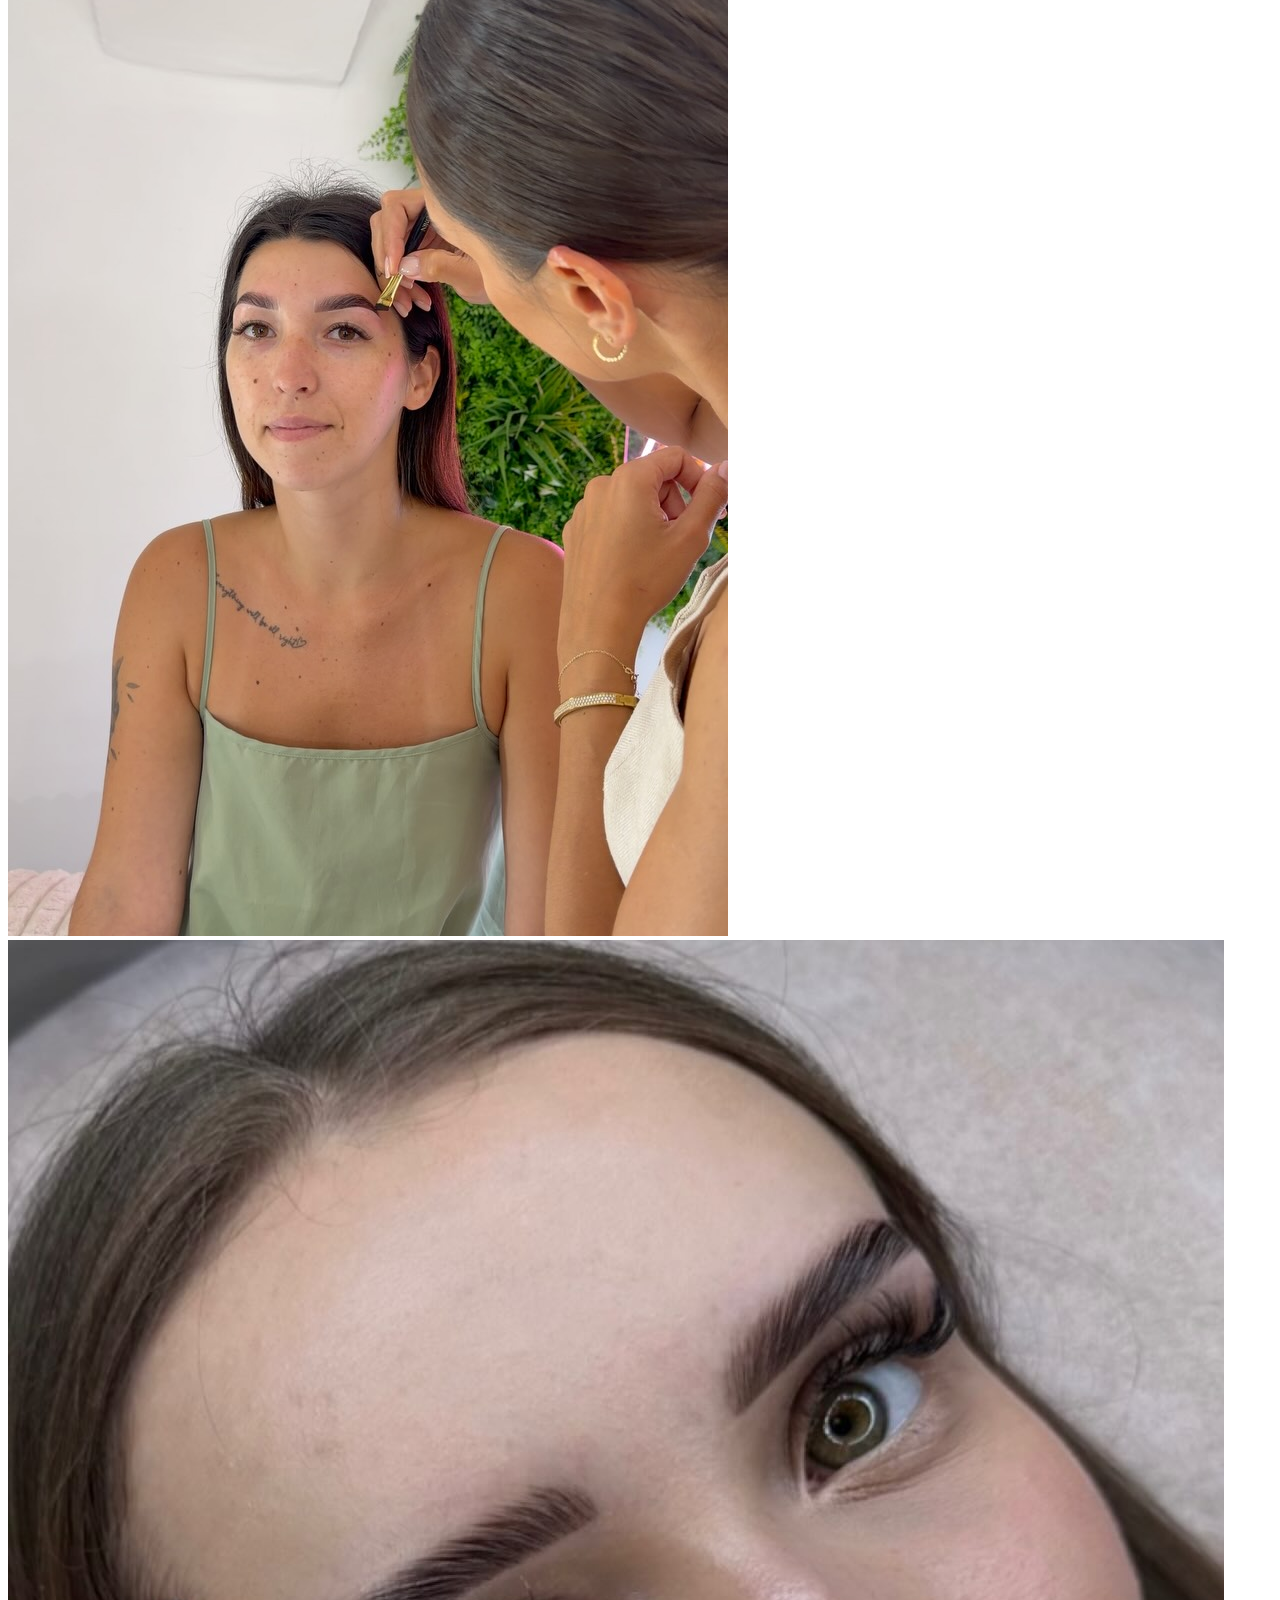
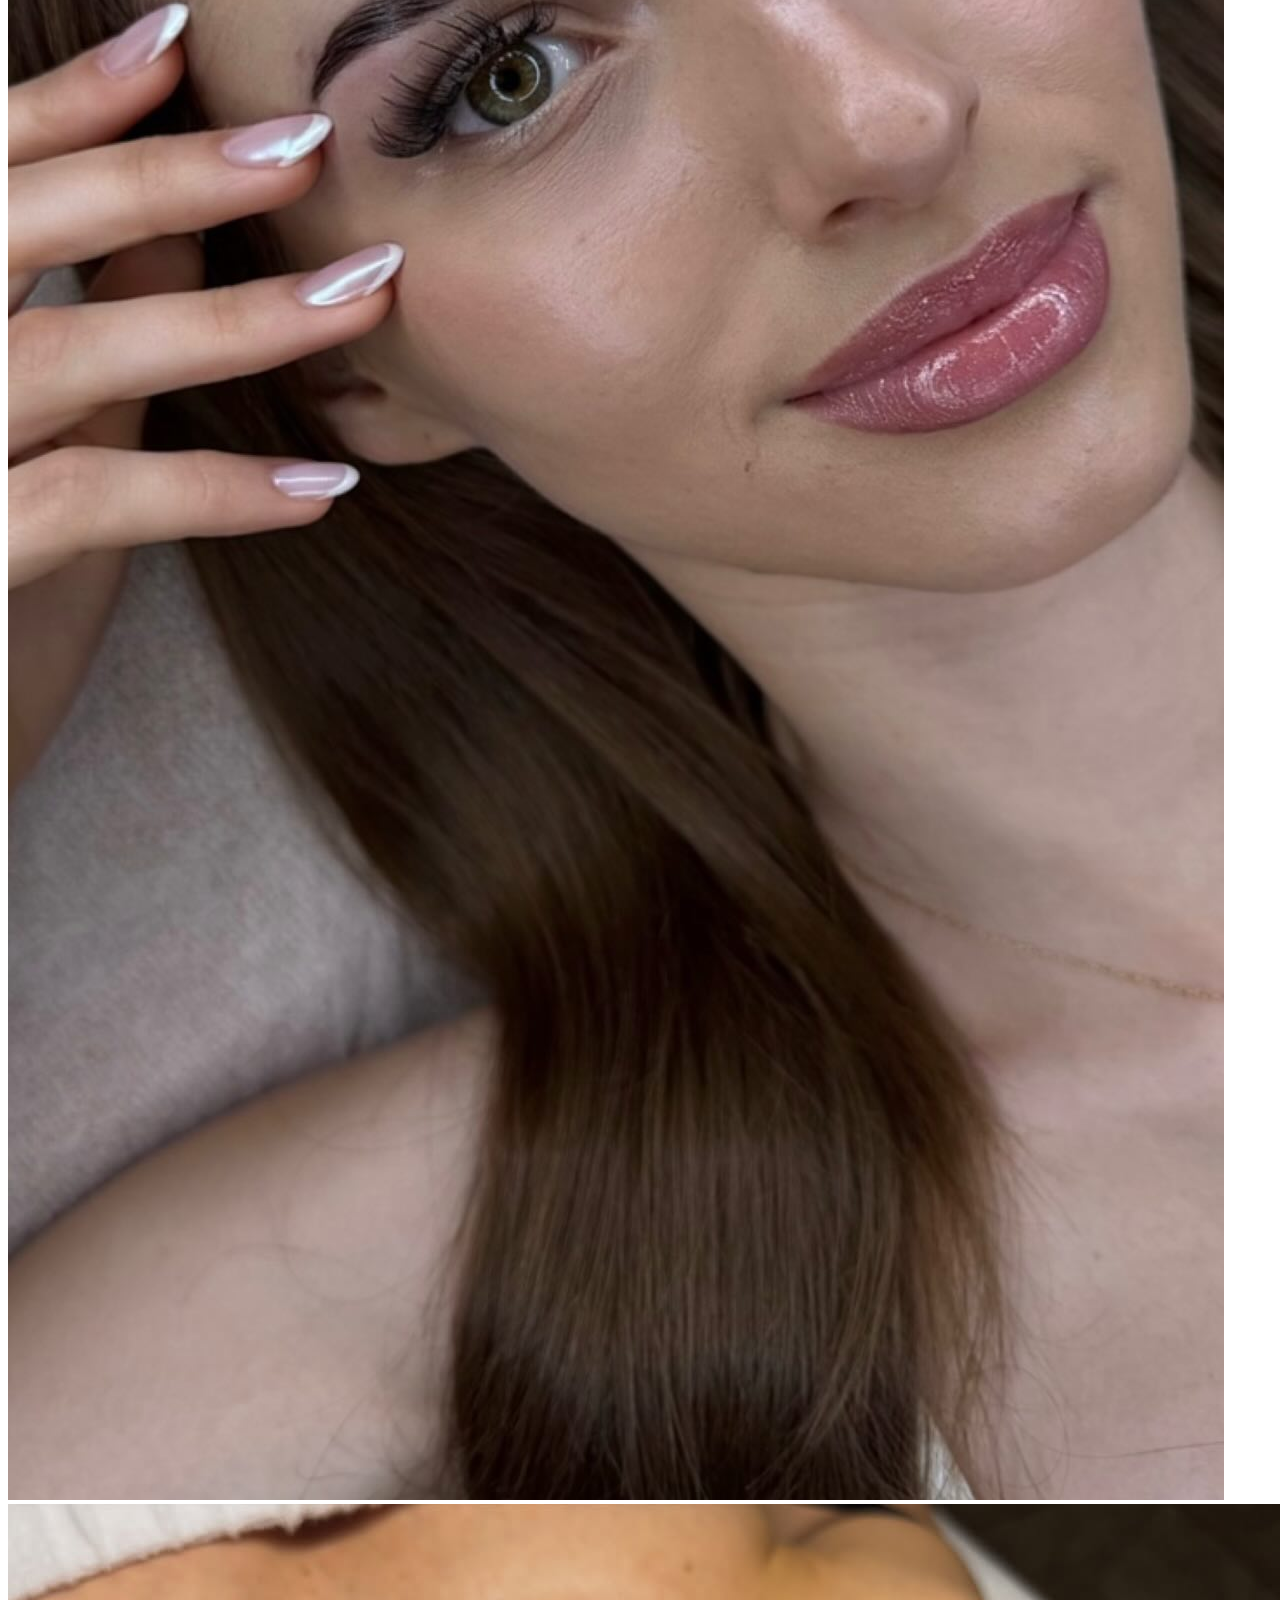
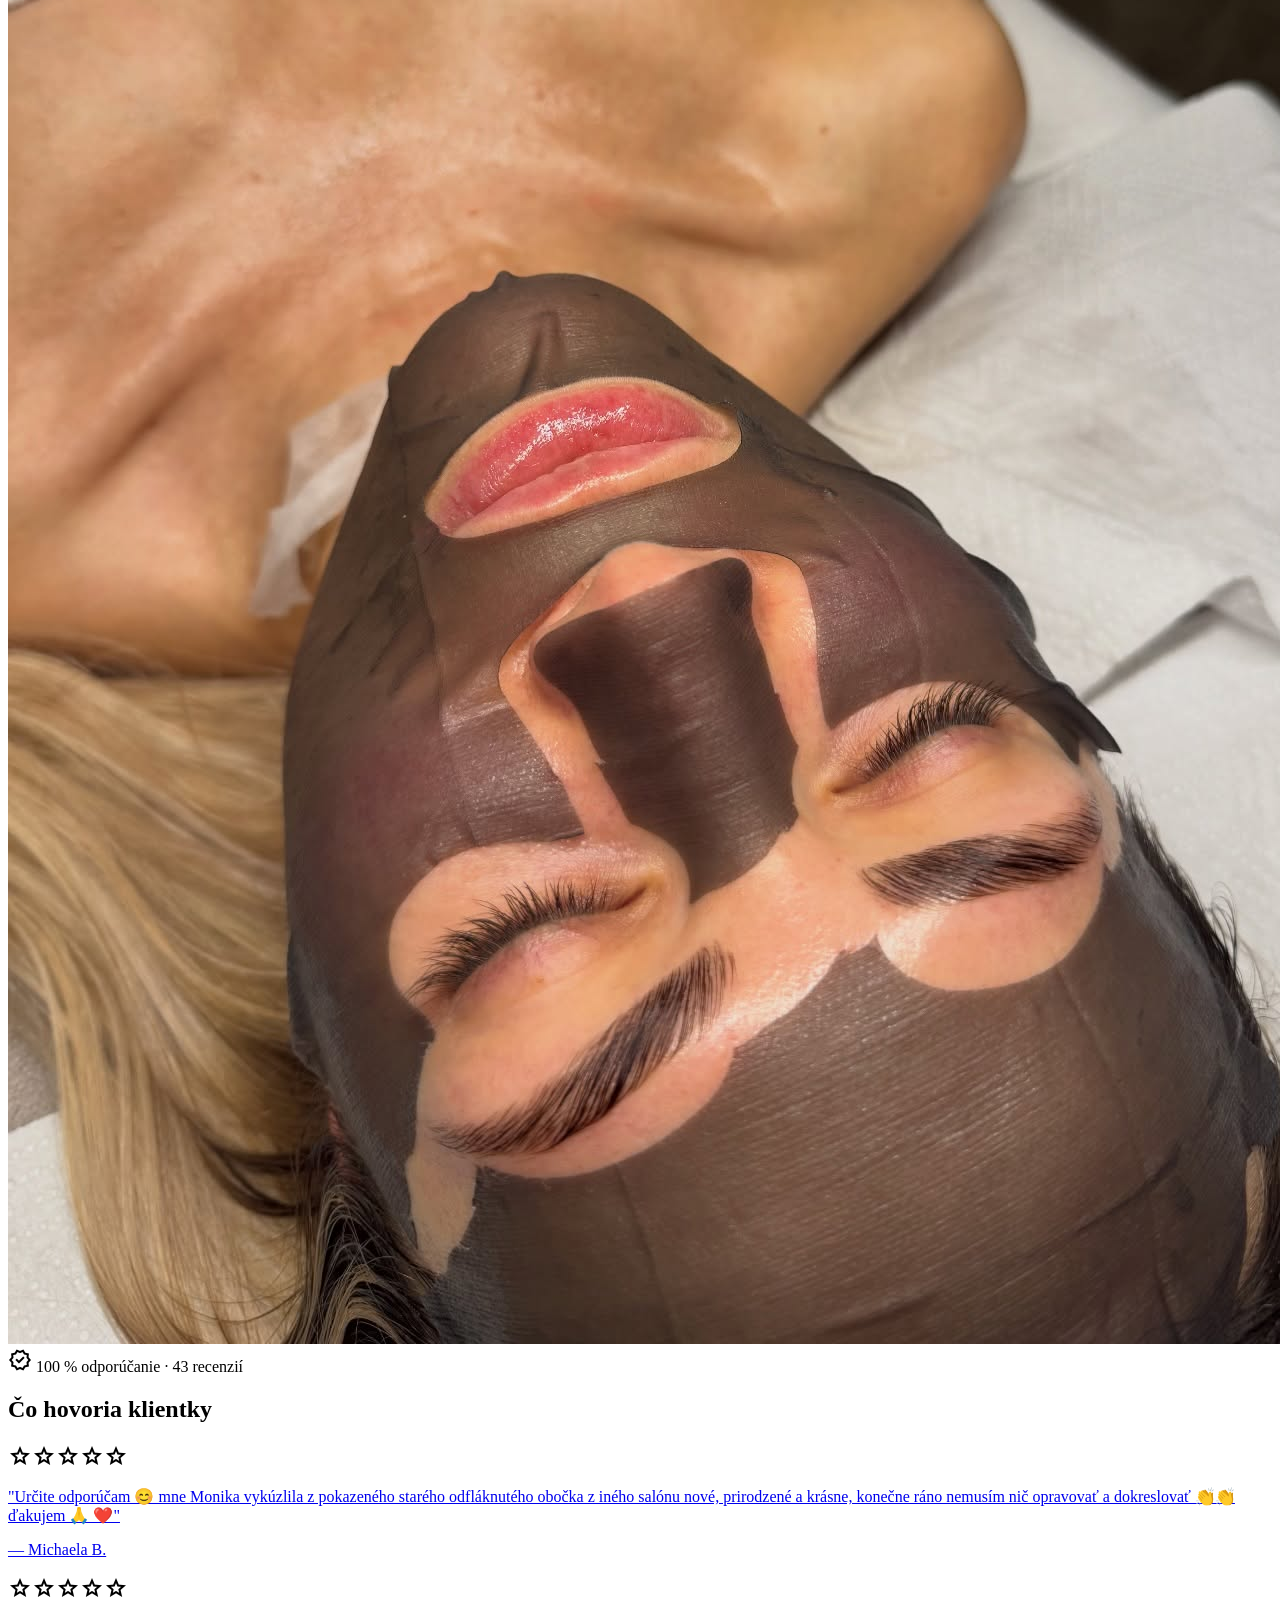
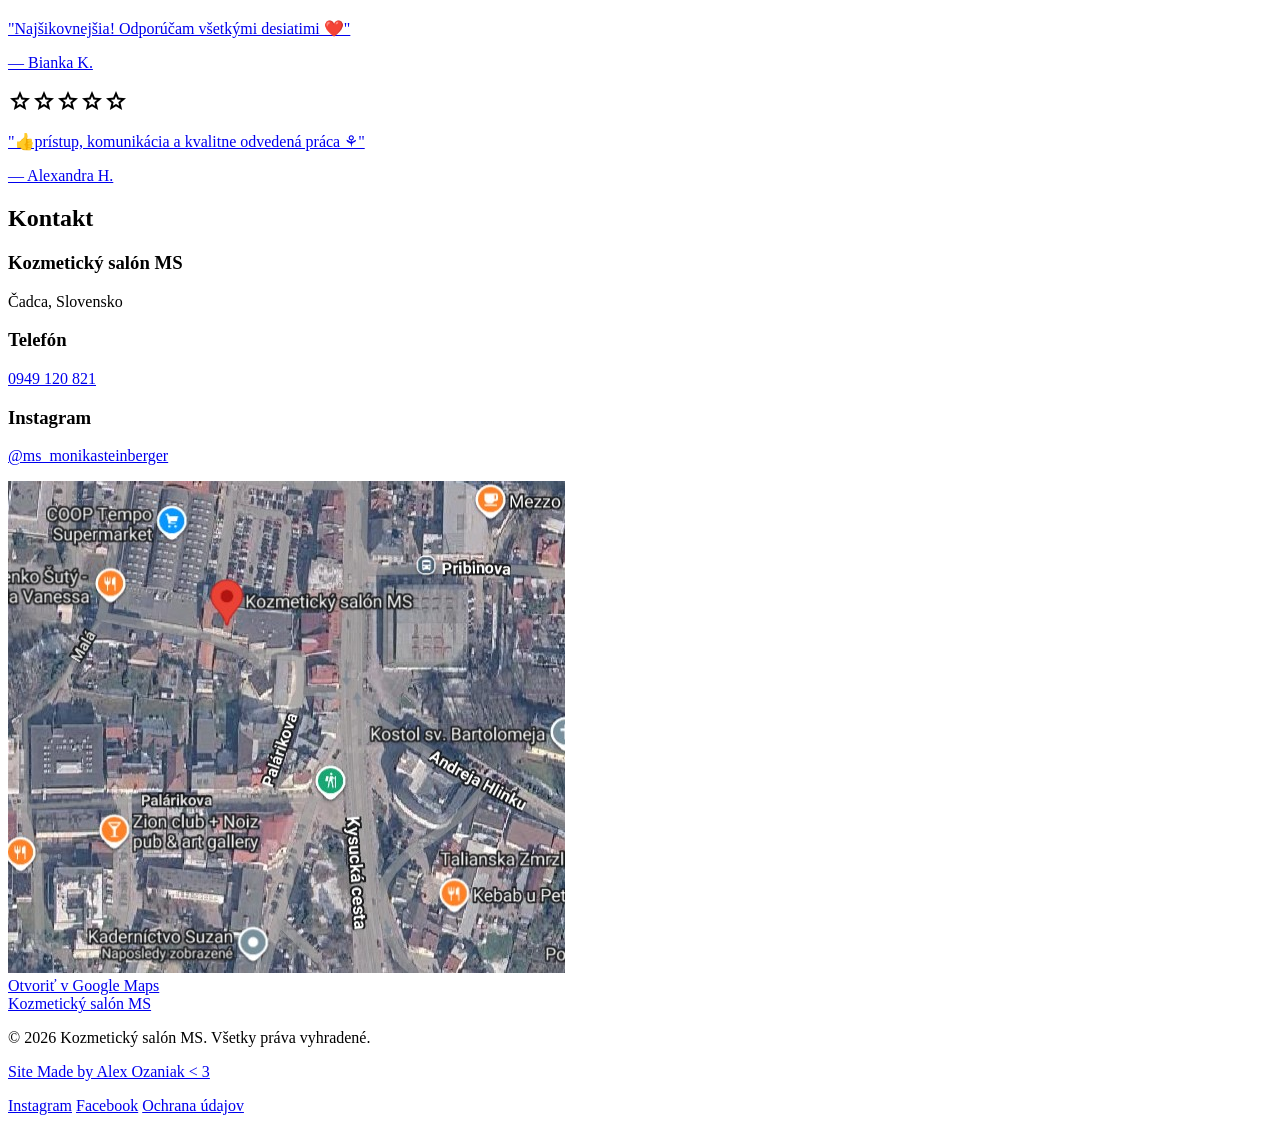
==== commit 6cb1450f: "cookies gdpr text zmeneny" ====
--- a/index.html
+++ b/index.html
@@ -356,53 +356,32 @@
 ">
 
   <span style="flex: 1; min-width: 250px;">
-    Táto stránka používa cookies a služby tretích strán, napríklad Google Maps.
+    Táto stránka používa iba nevyhnutné cookies na uloženie vášho súhlasu.
     Viac informácií nájdete v sekcii
     <a href="cookies.html" style="color:#fff; text-decoration:underline;">
       Cookies
     </a>.
   </span>
 
-  <div style="
-    display: flex;
-    gap: 8px;
-    flex-wrap: wrap;
+  <button id="cookie-accept" style="
+    background: #fff;
+    color: #222;
+    border: none;
+    padding: 8px 18px;
+    border-radius: 4px;
+    font-size: 14px;
+    cursor: pointer;
+    white-space: nowrap;
   ">
-
-    <button id="cookie-reject" style="
-      background: transparent;
-      color: #fff;
-      border: 1px solid #fff;
-      padding: 8px 18px;
-      border-radius: 4px;
-      font-size: 14px;
-      cursor: pointer;
-      white-space: nowrap;
-    ">
-      Nepovoliť
-    </button>
-
-    <button id="cookie-accept" style="
-      background: #fff;
-      color: #222;
-      border: none;
-      padding: 8px 18px;
-      border-radius: 4px;
-      font-size: 14px;
-      cursor: pointer;
-      white-space: nowrap;
-    ">
-      Povoliť
-    </button>
-
-  </div>
+    Rozumiem
+  </button>
+
 </div>
 
 <script>
 document.addEventListener("DOMContentLoaded", function () {
 
   const banner = document.getElementById("cookie-banner");
-
   const savedConsent = localStorage.getItem("cookieConsent");
 
   if (savedConsent) {
@@ -414,12 +393,8 @@
     banner.style.display = "none";
   });
 
-  document.getElementById("cookie-reject").addEventListener("click", function () {
-    localStorage.setItem("cookieConsent", "rejected");
-    banner.style.display = "none";
-  });
-
 });
 </script>
+
 </body>
 </html>
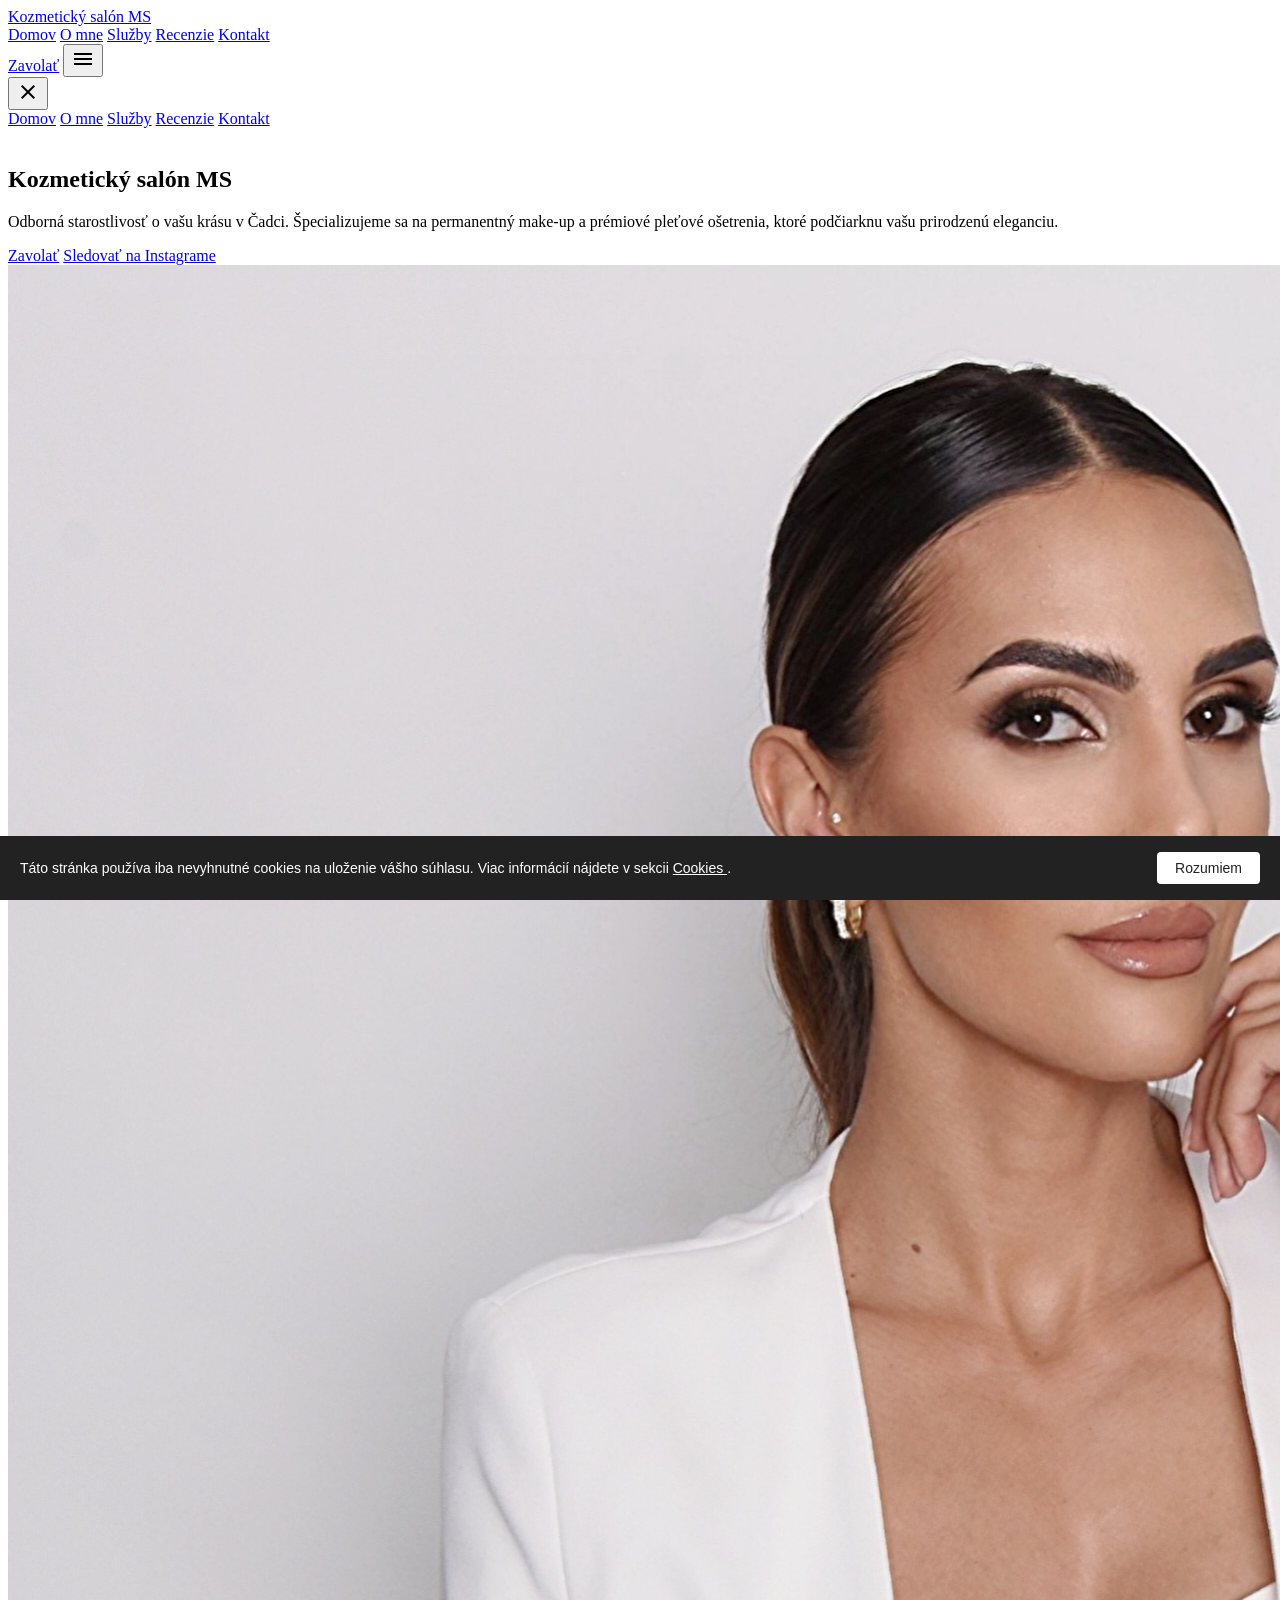
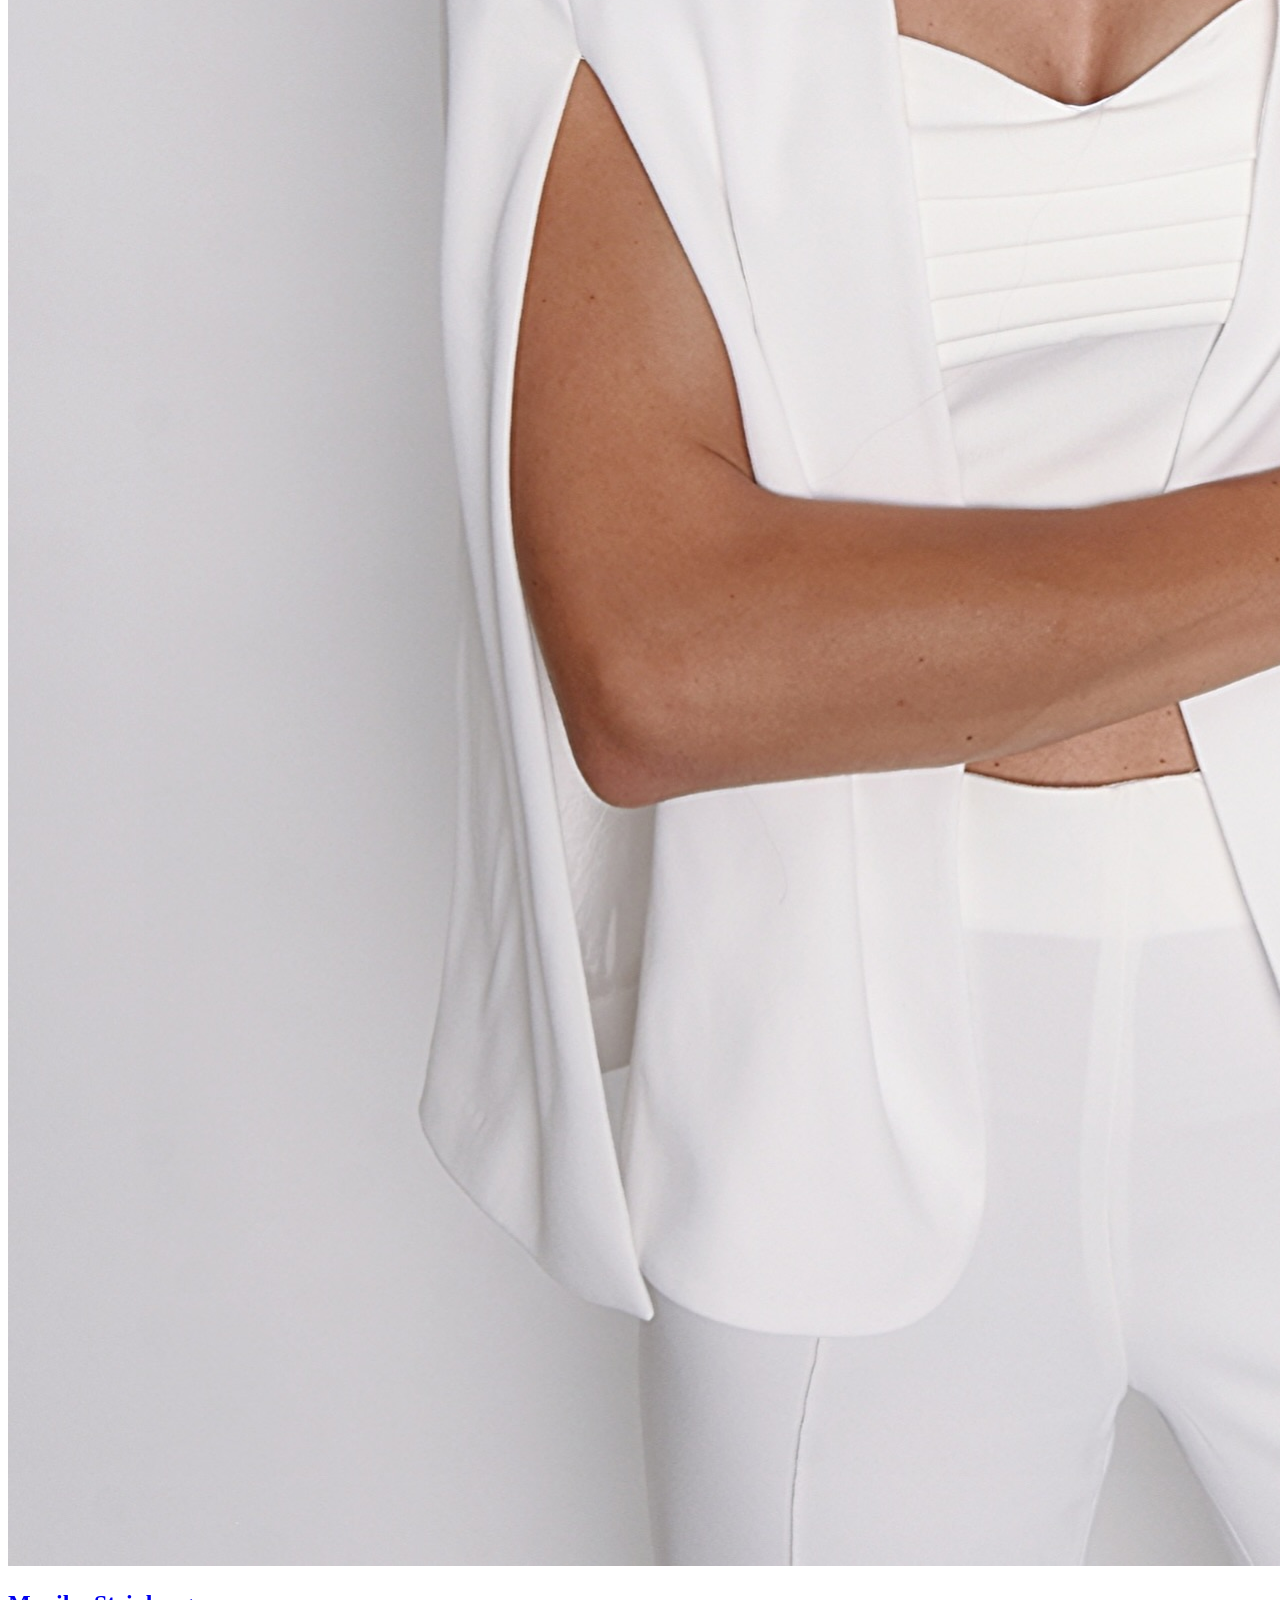
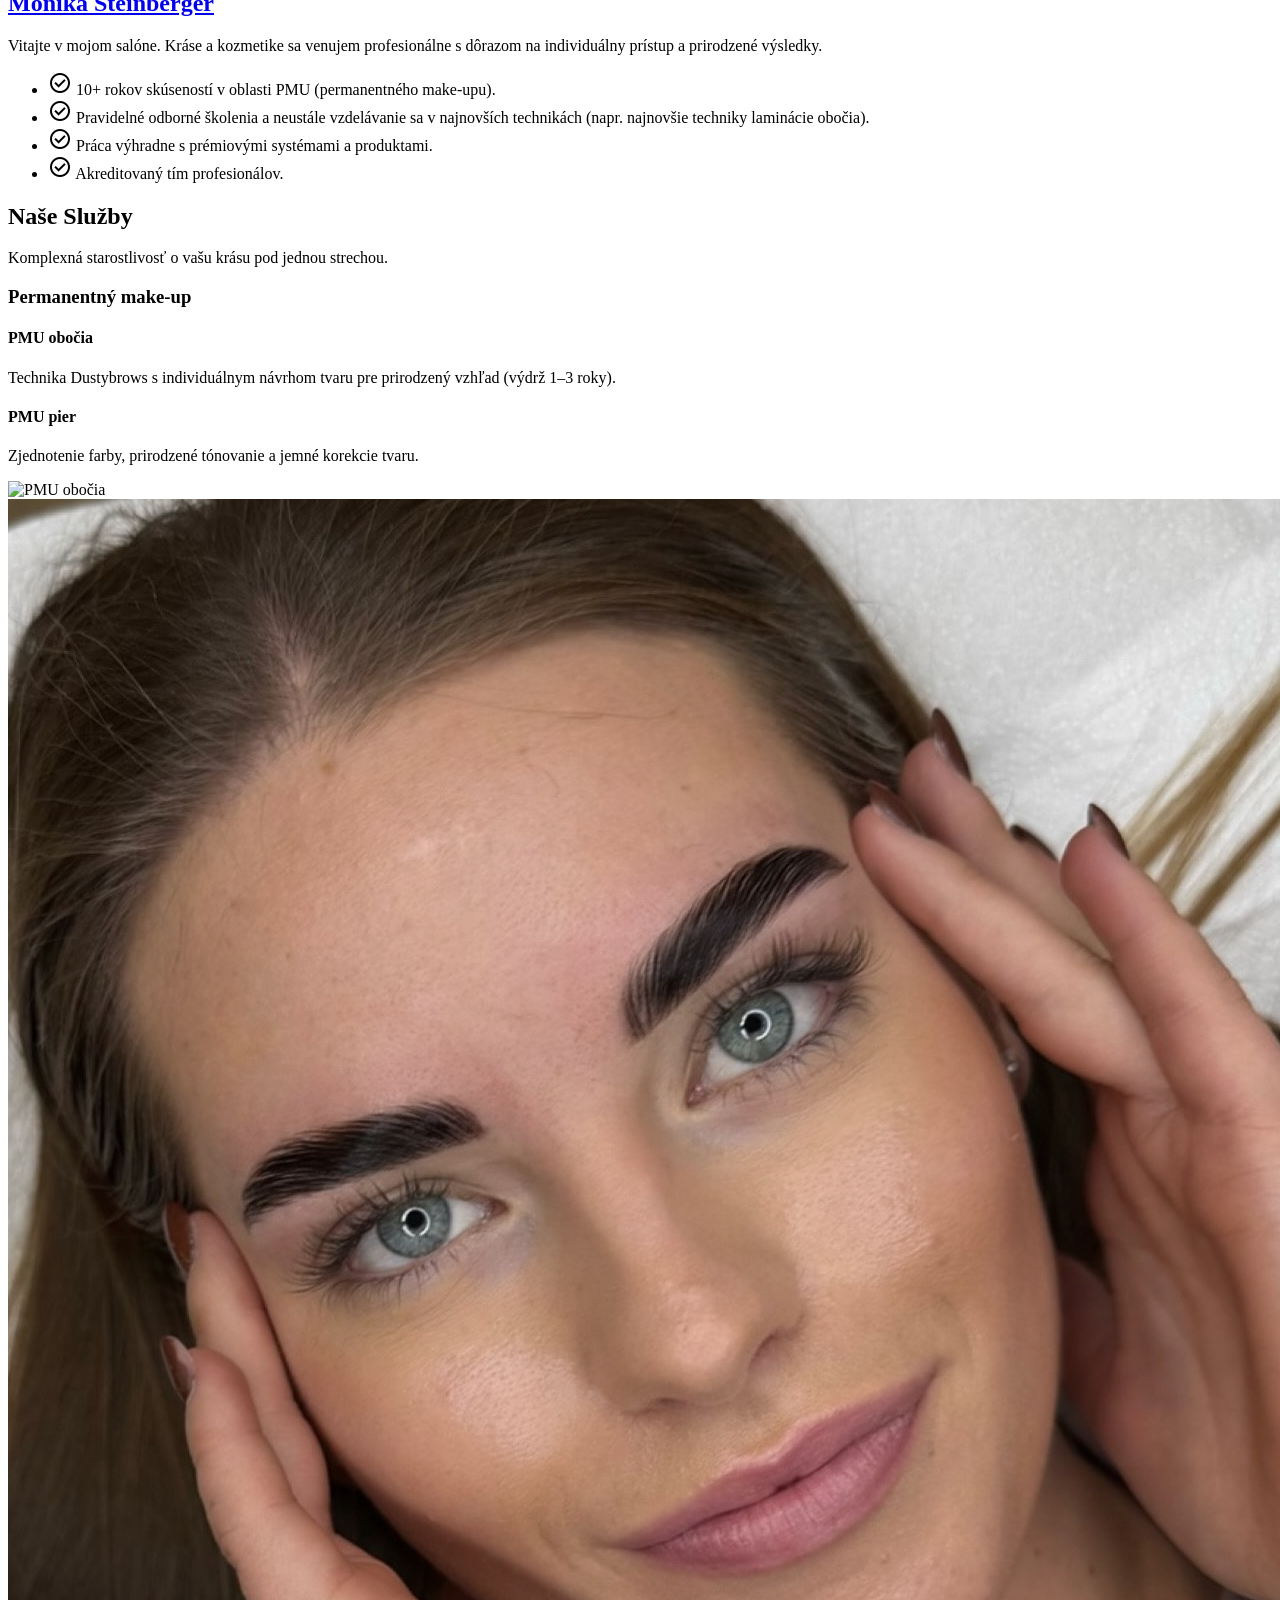
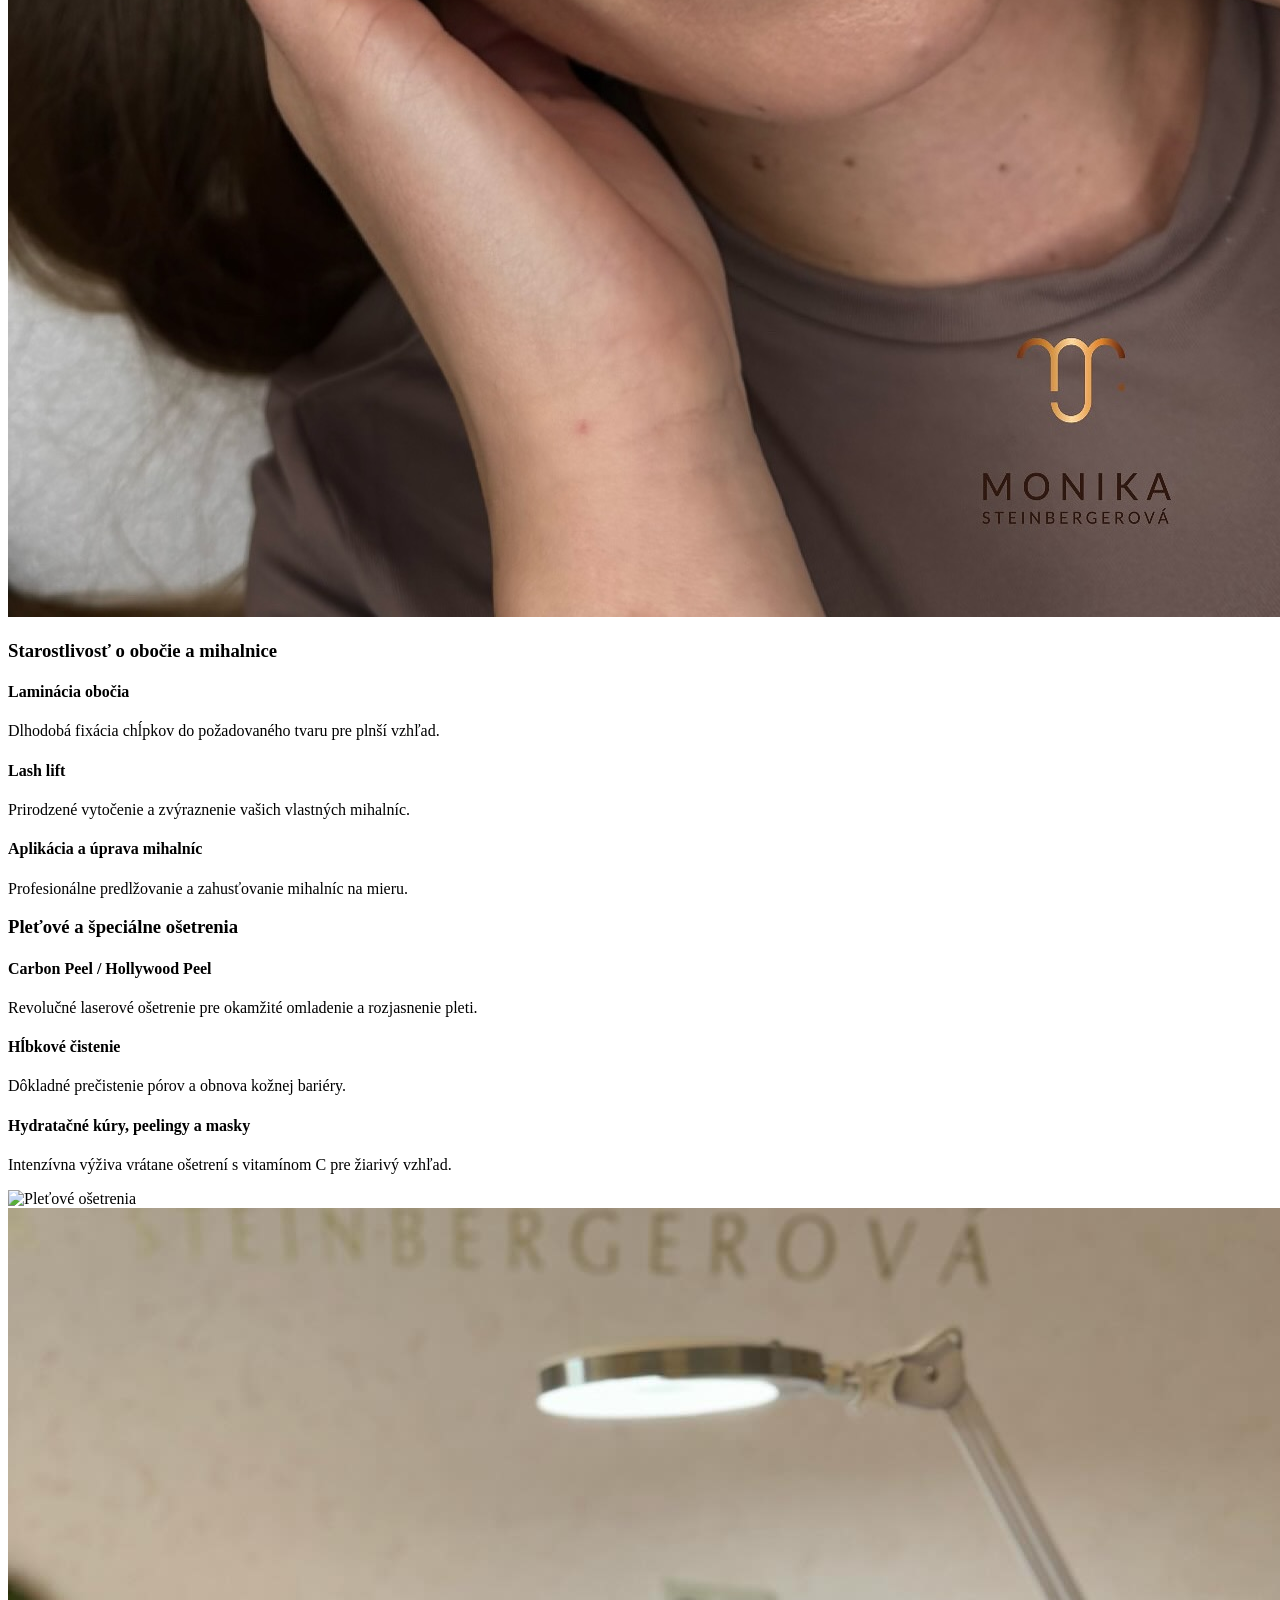
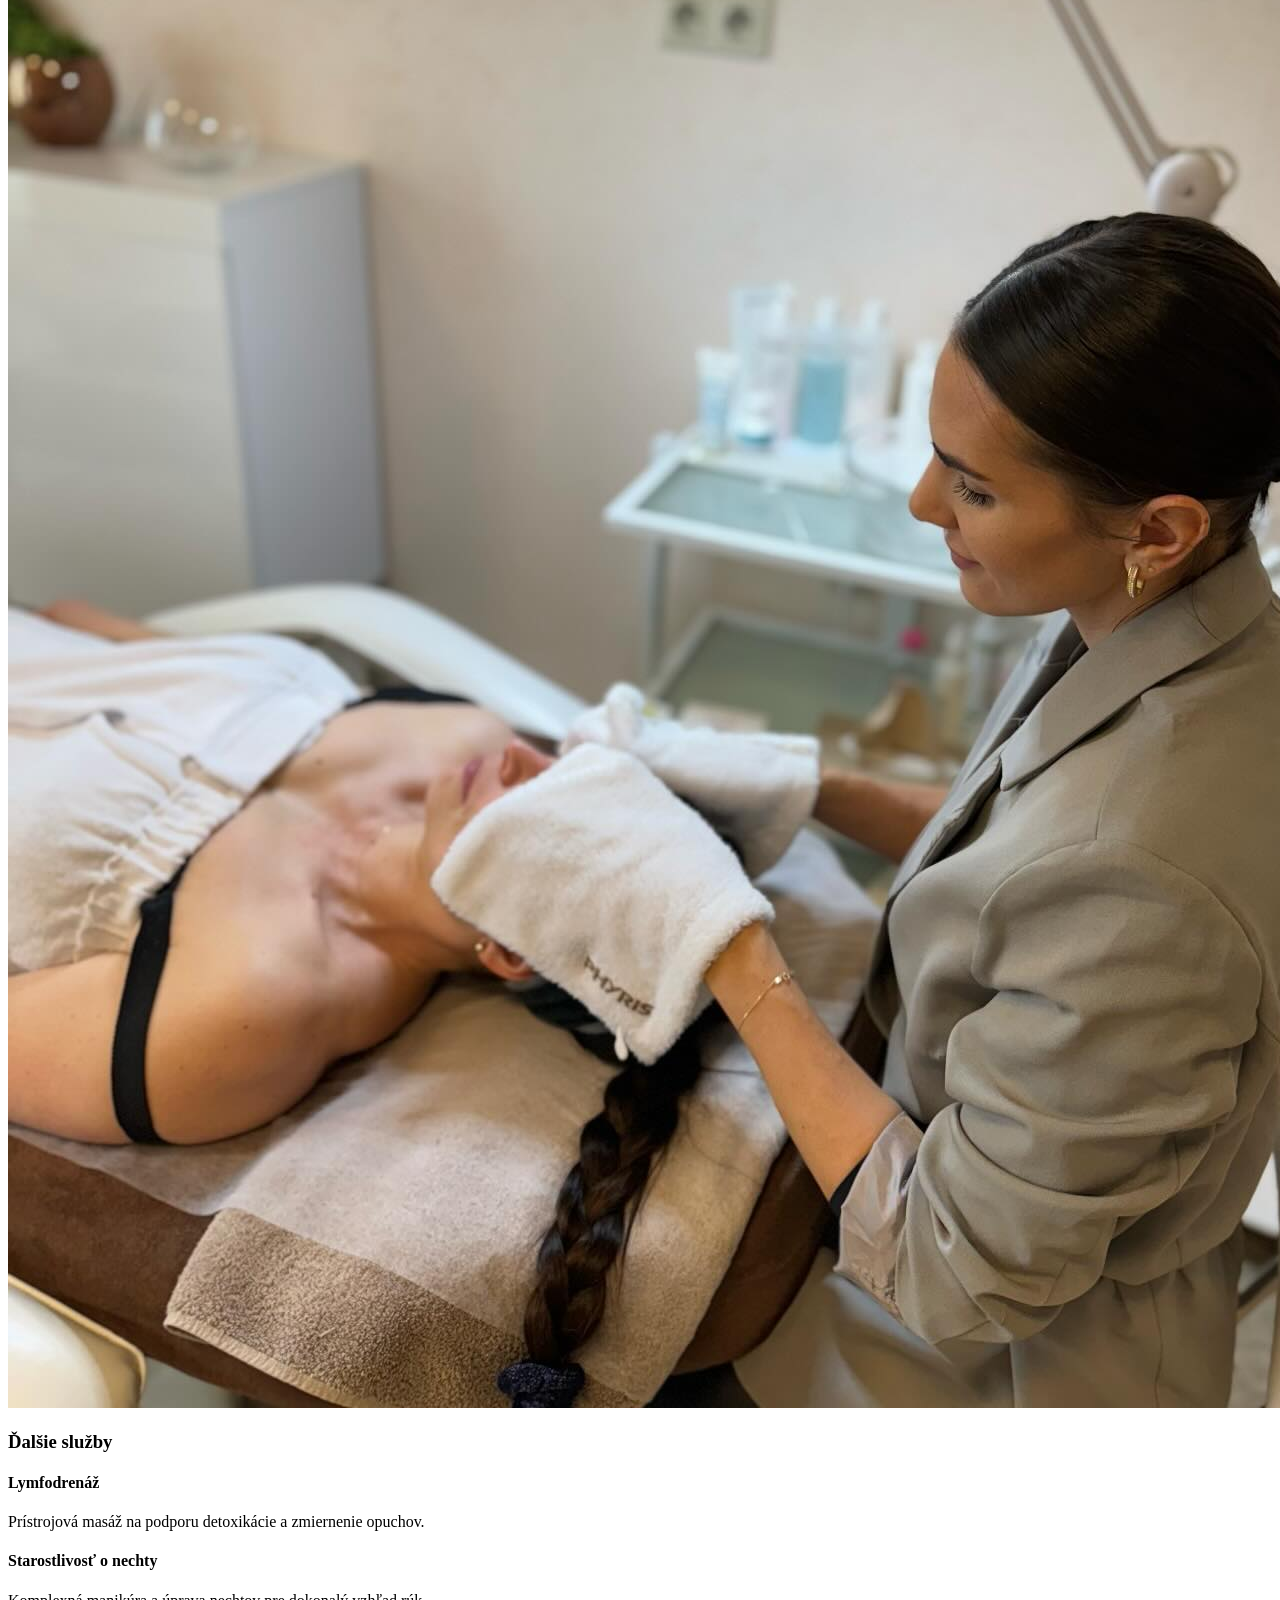
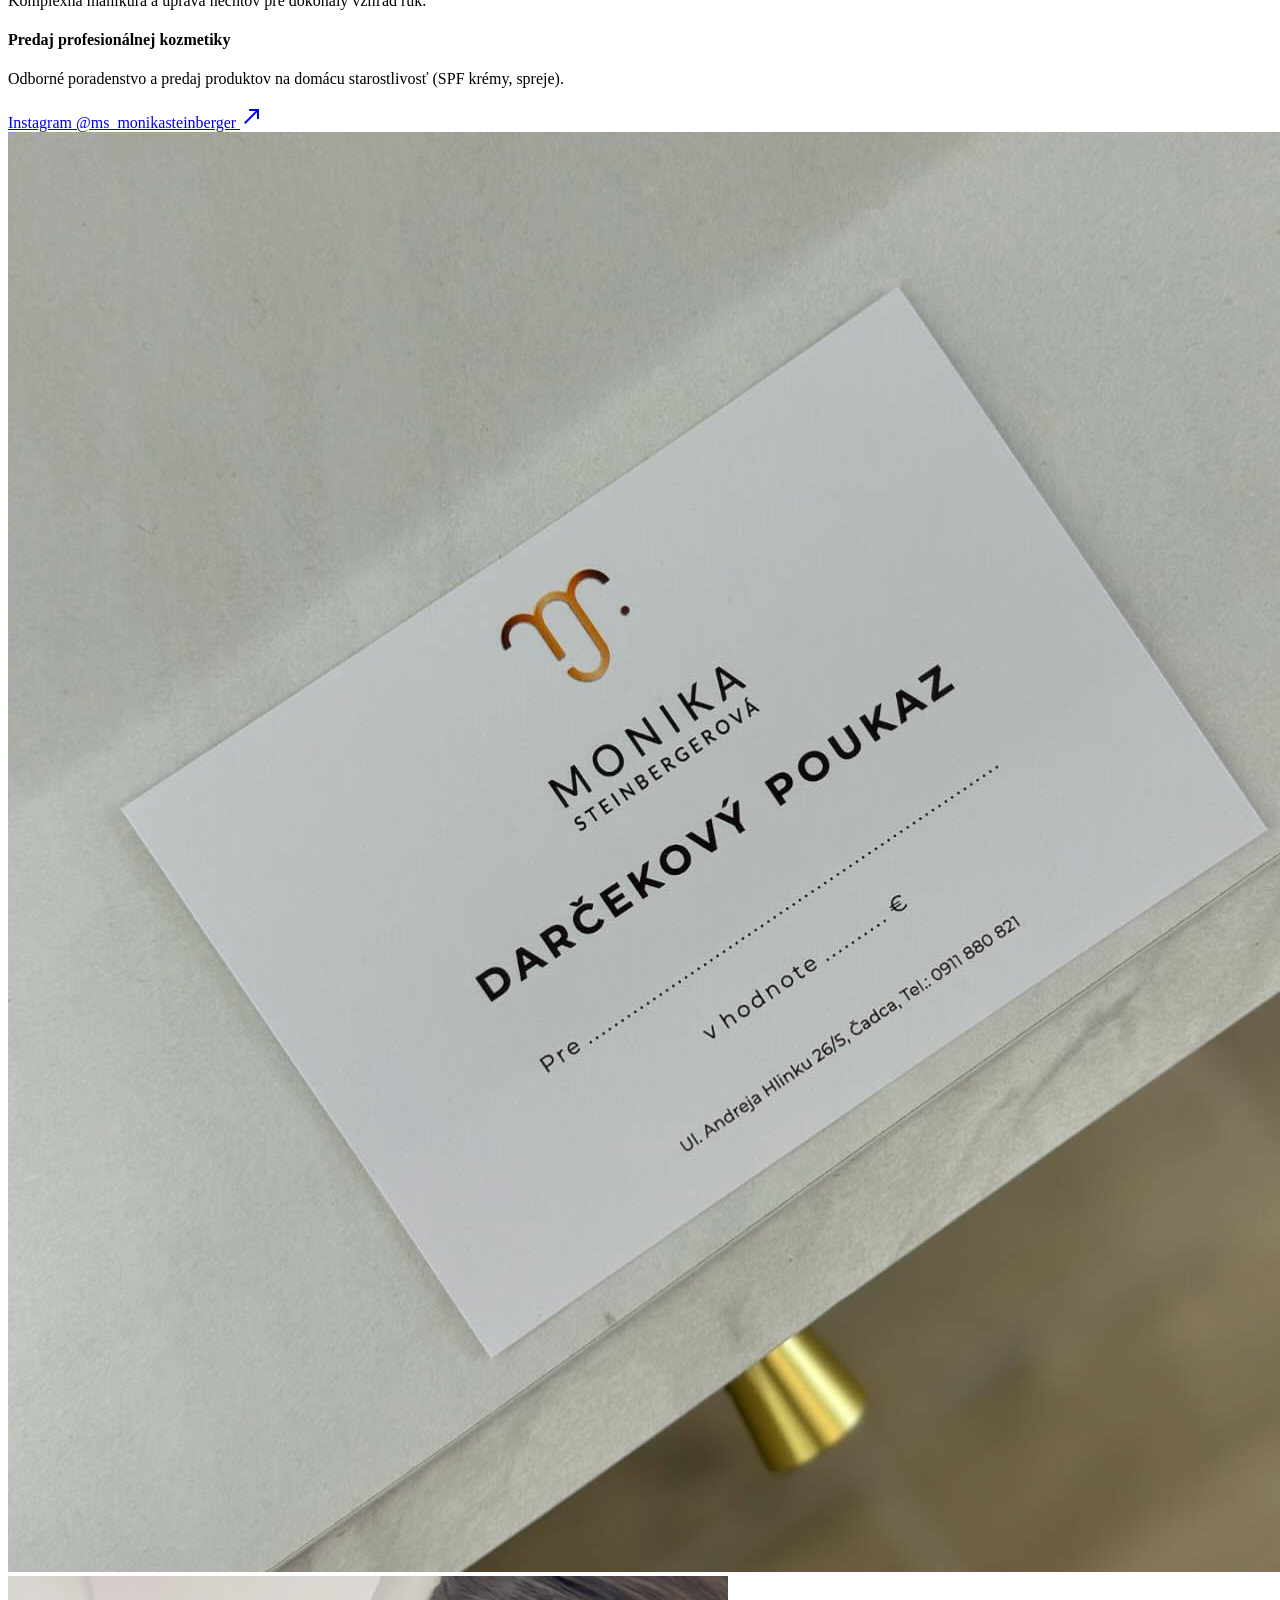
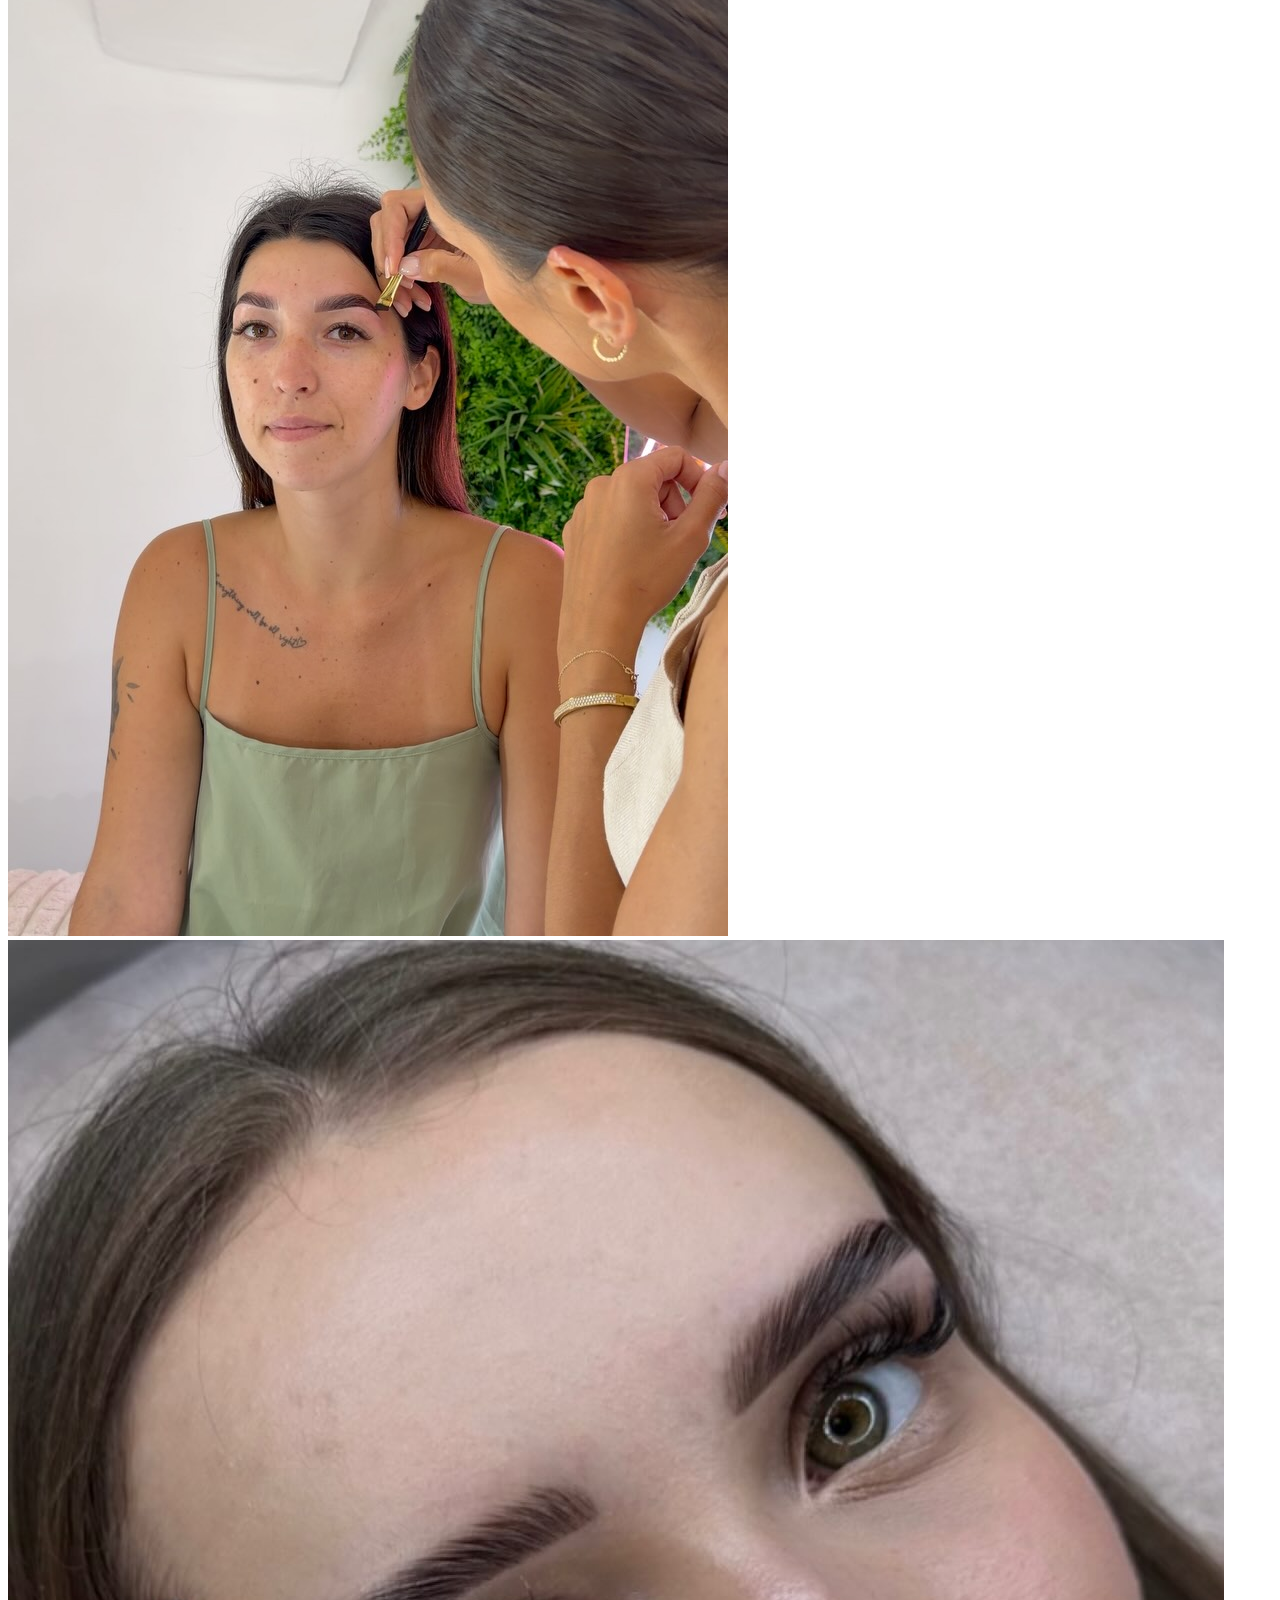
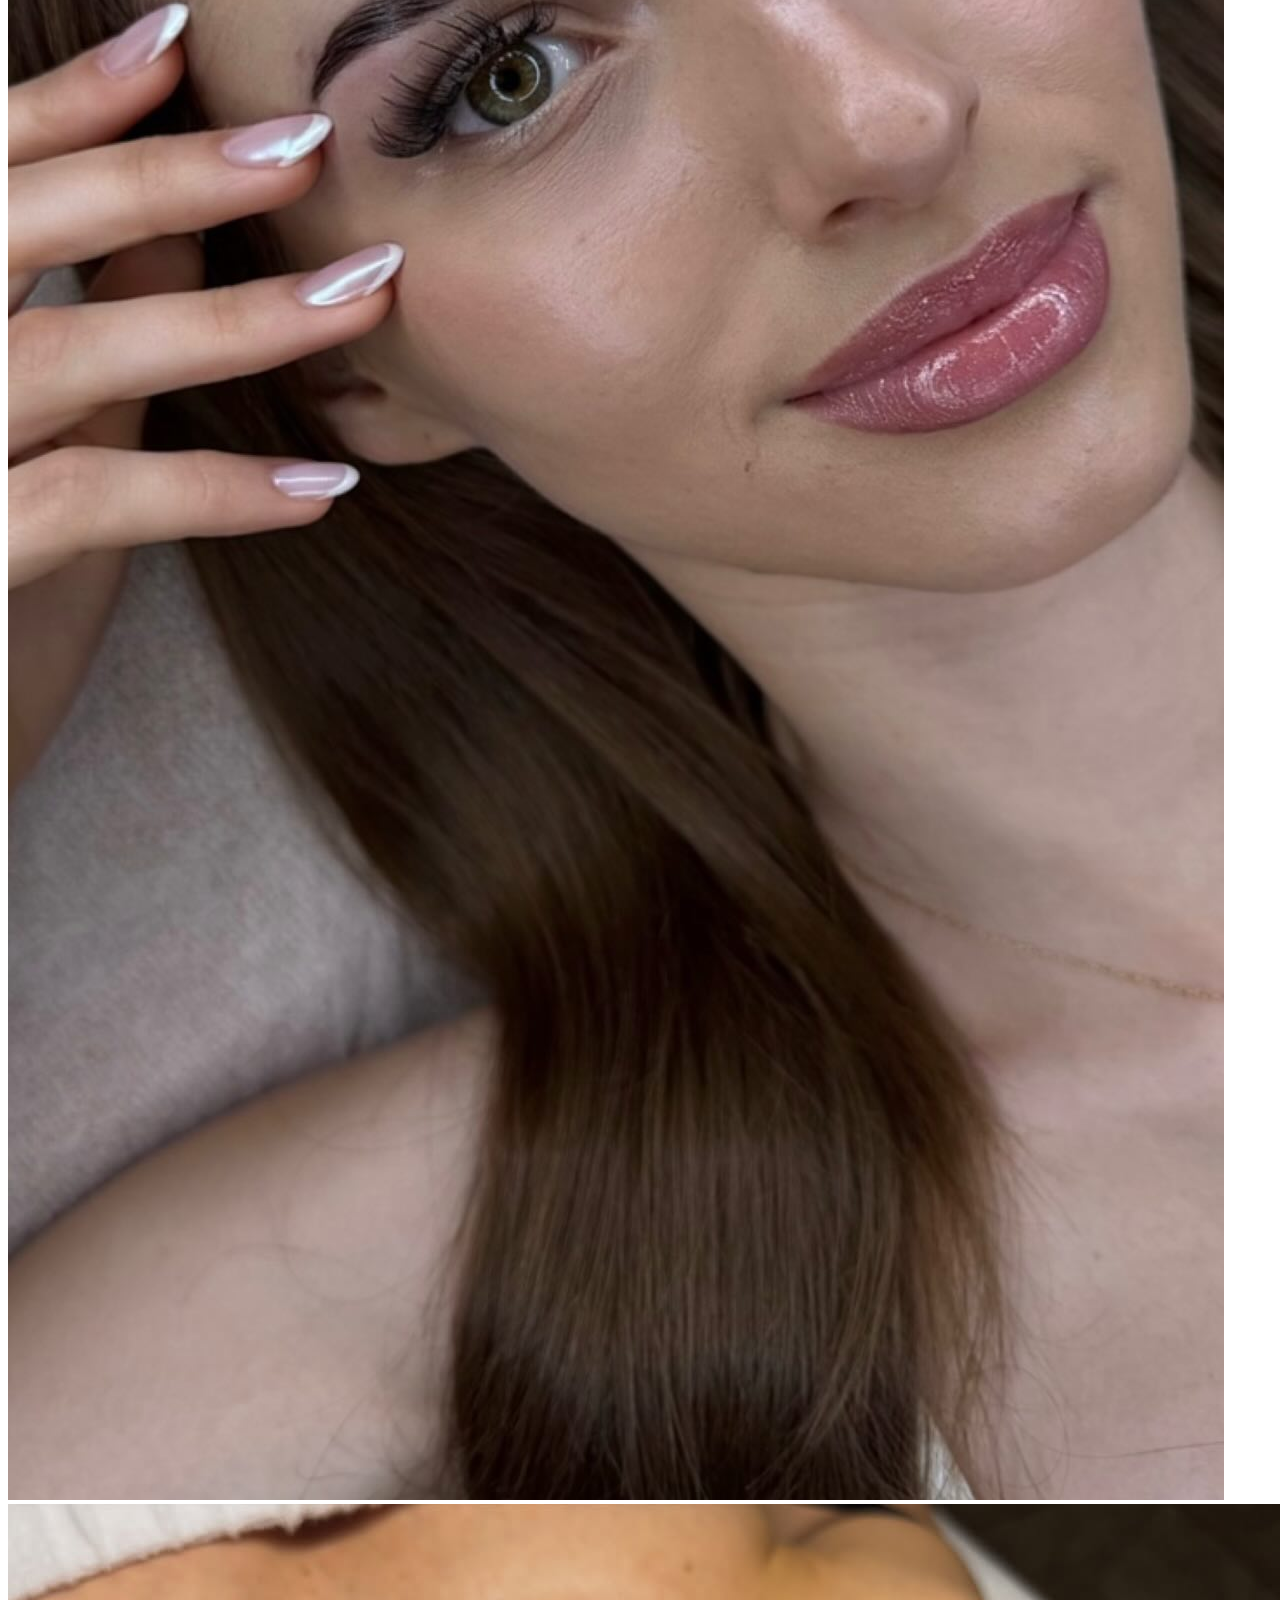
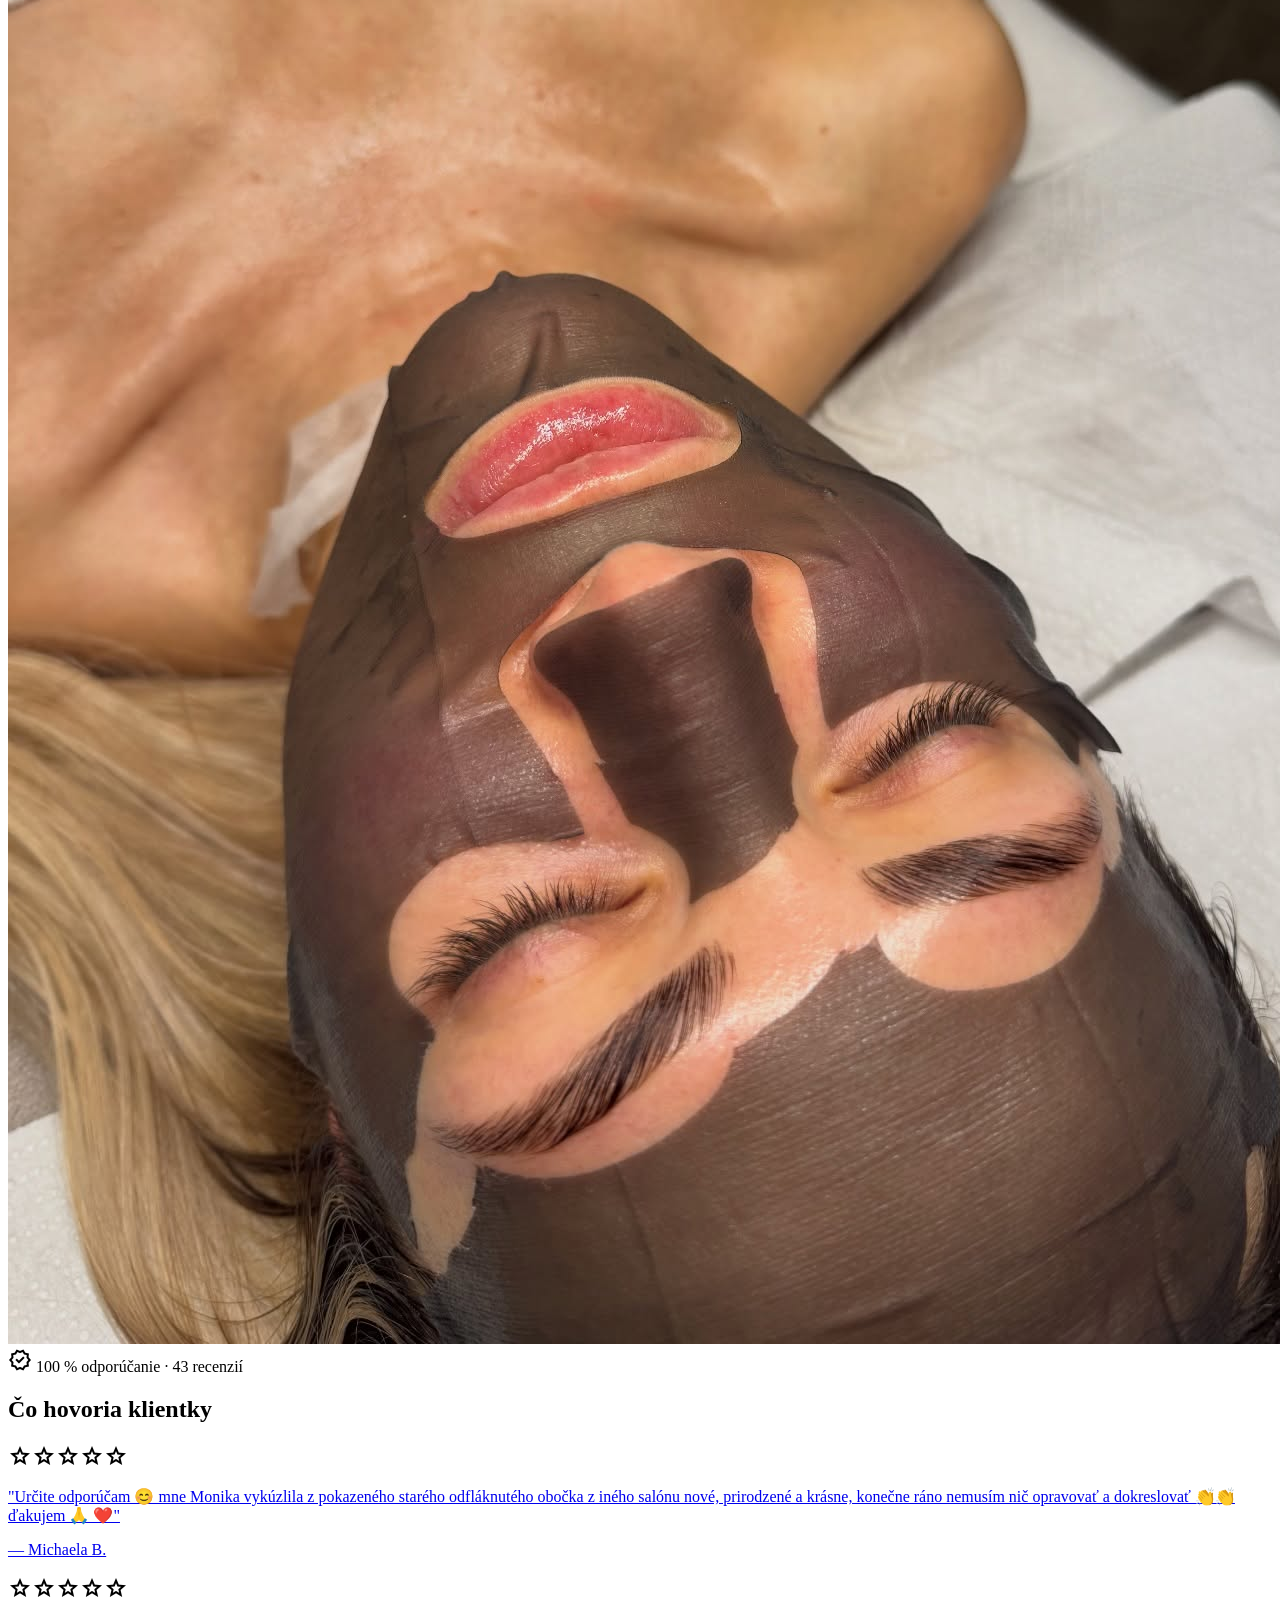
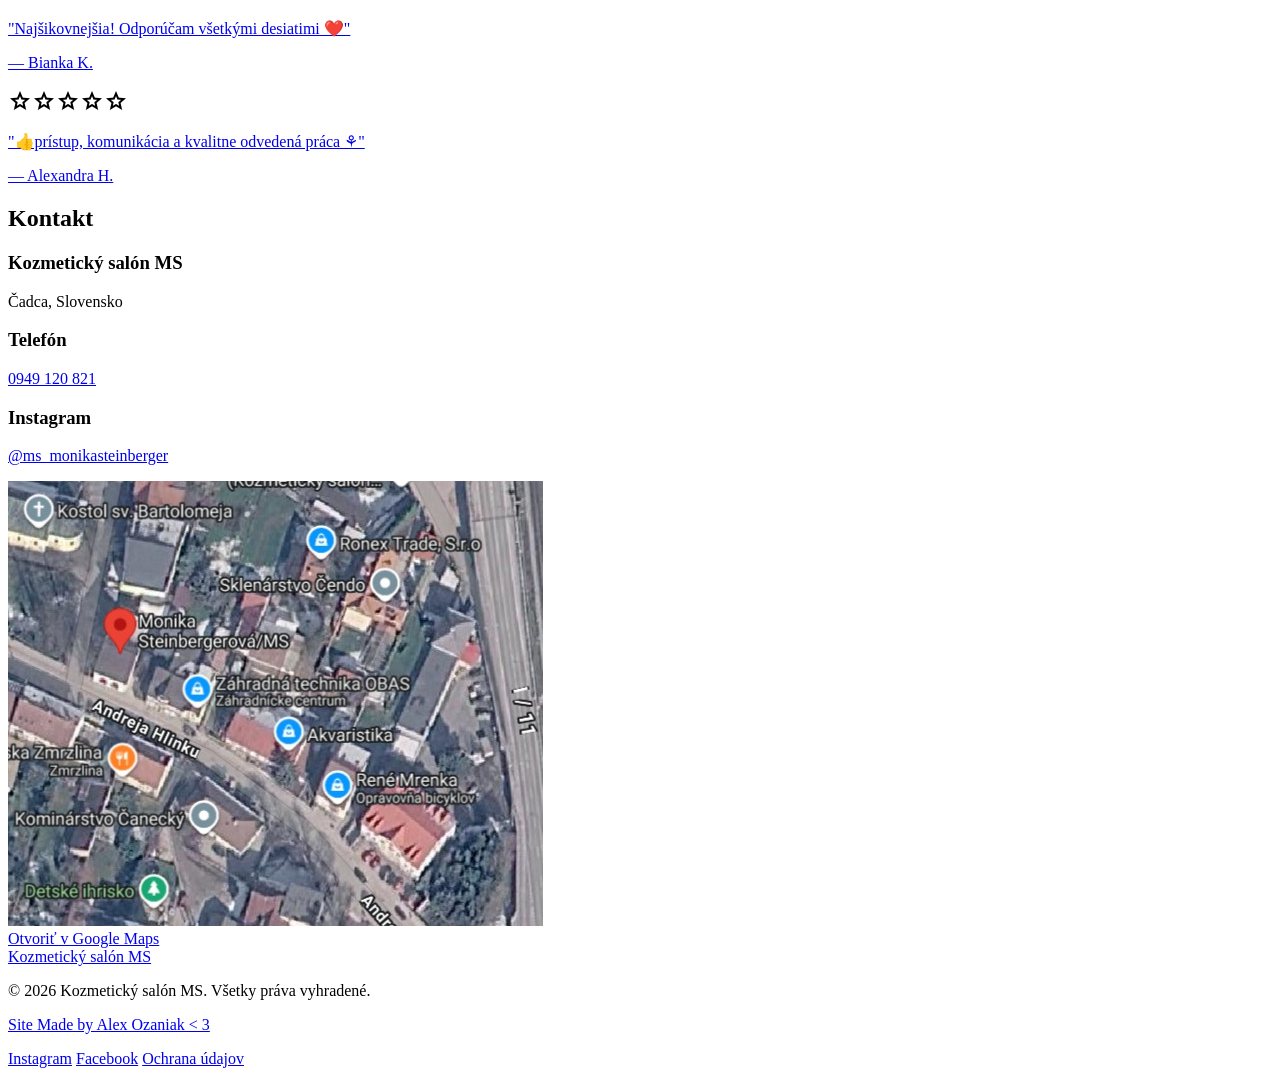
==== commit 31b547c0: "nova adresa oops" ====
--- a/index.html
+++ b/index.html
@@ -300,7 +300,7 @@
 </div>
 </div>
 </div>
-<a href="https://maps.app.goo.gl/ai3ECNUekBExYpbX7" 
+<a href="https://maps.app.goo.gl/ye6XvhzGYnHxmTtf9" 
    target="_blank" rel="noopener"
    class="block h-[500px] md:h-auto rounded-2xl overflow-hidden bg-surface-container relative group">
   <img src="mapa-salon.jpg"
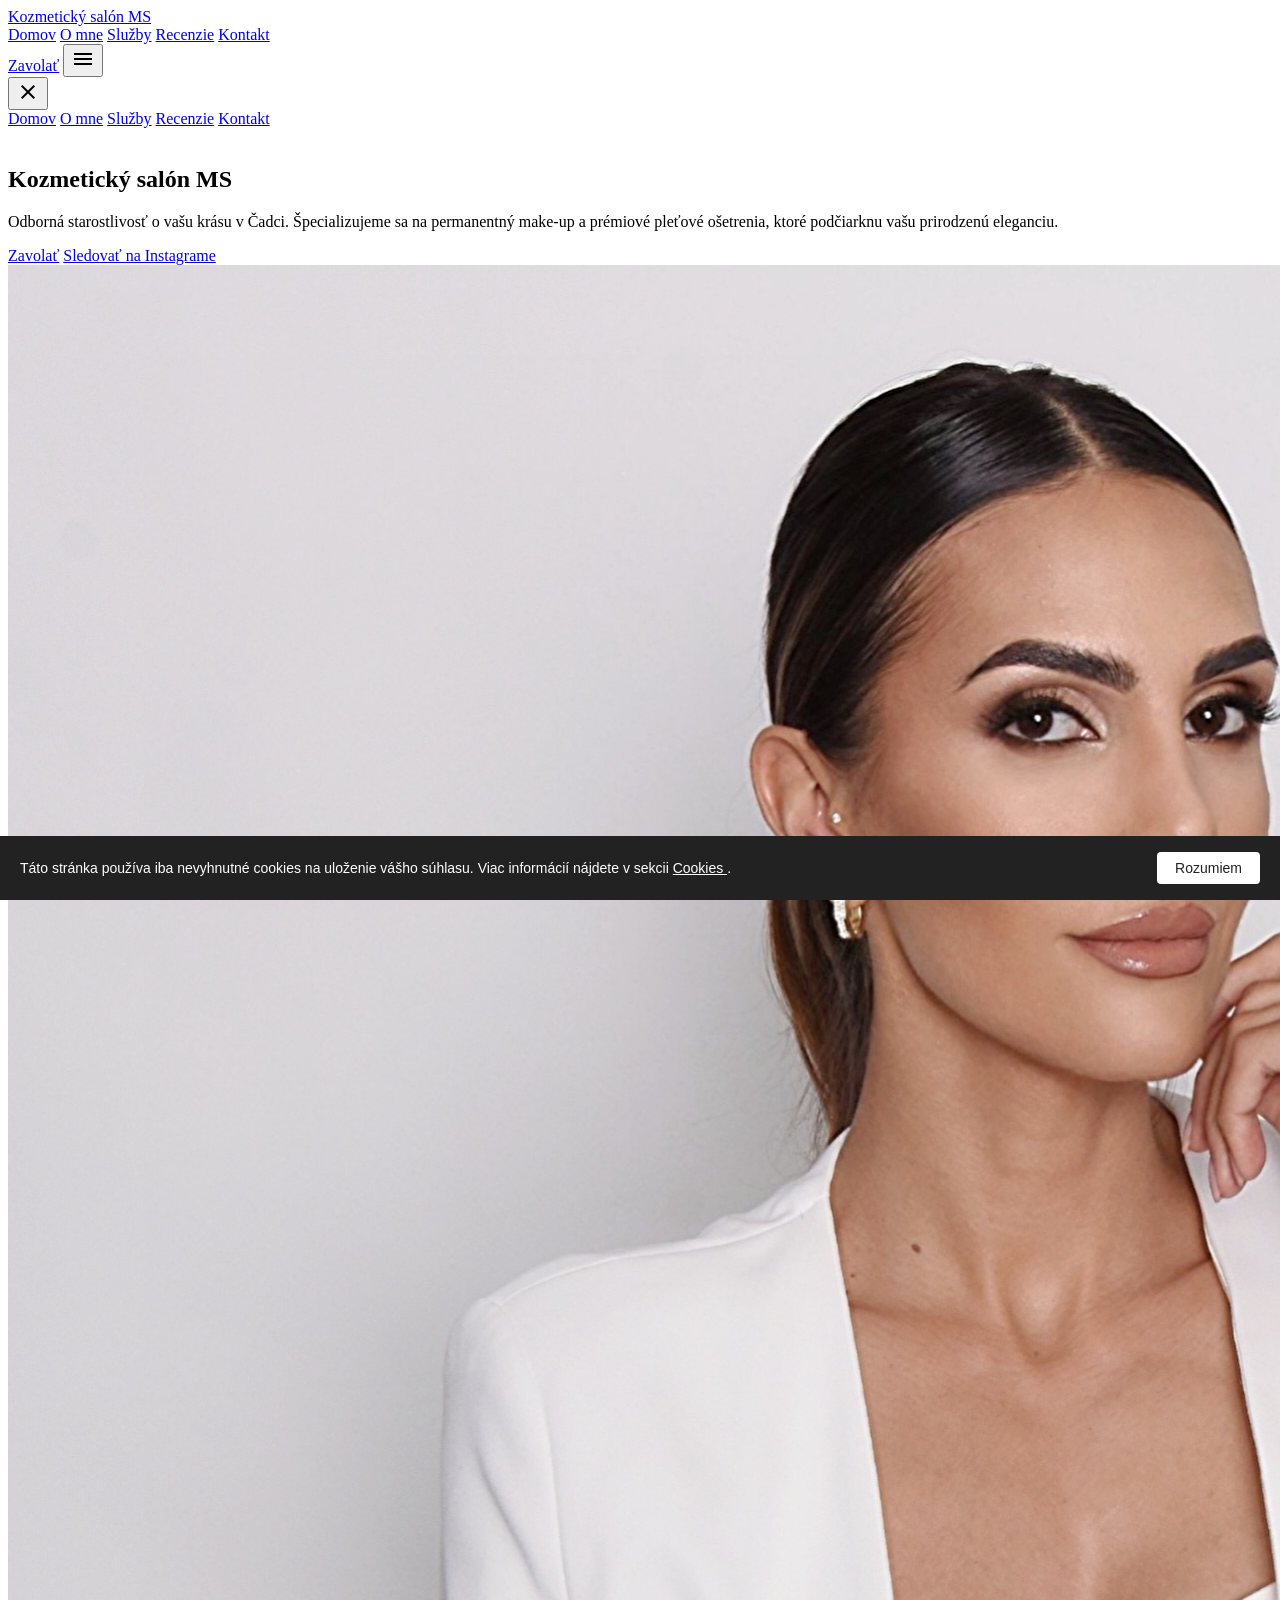
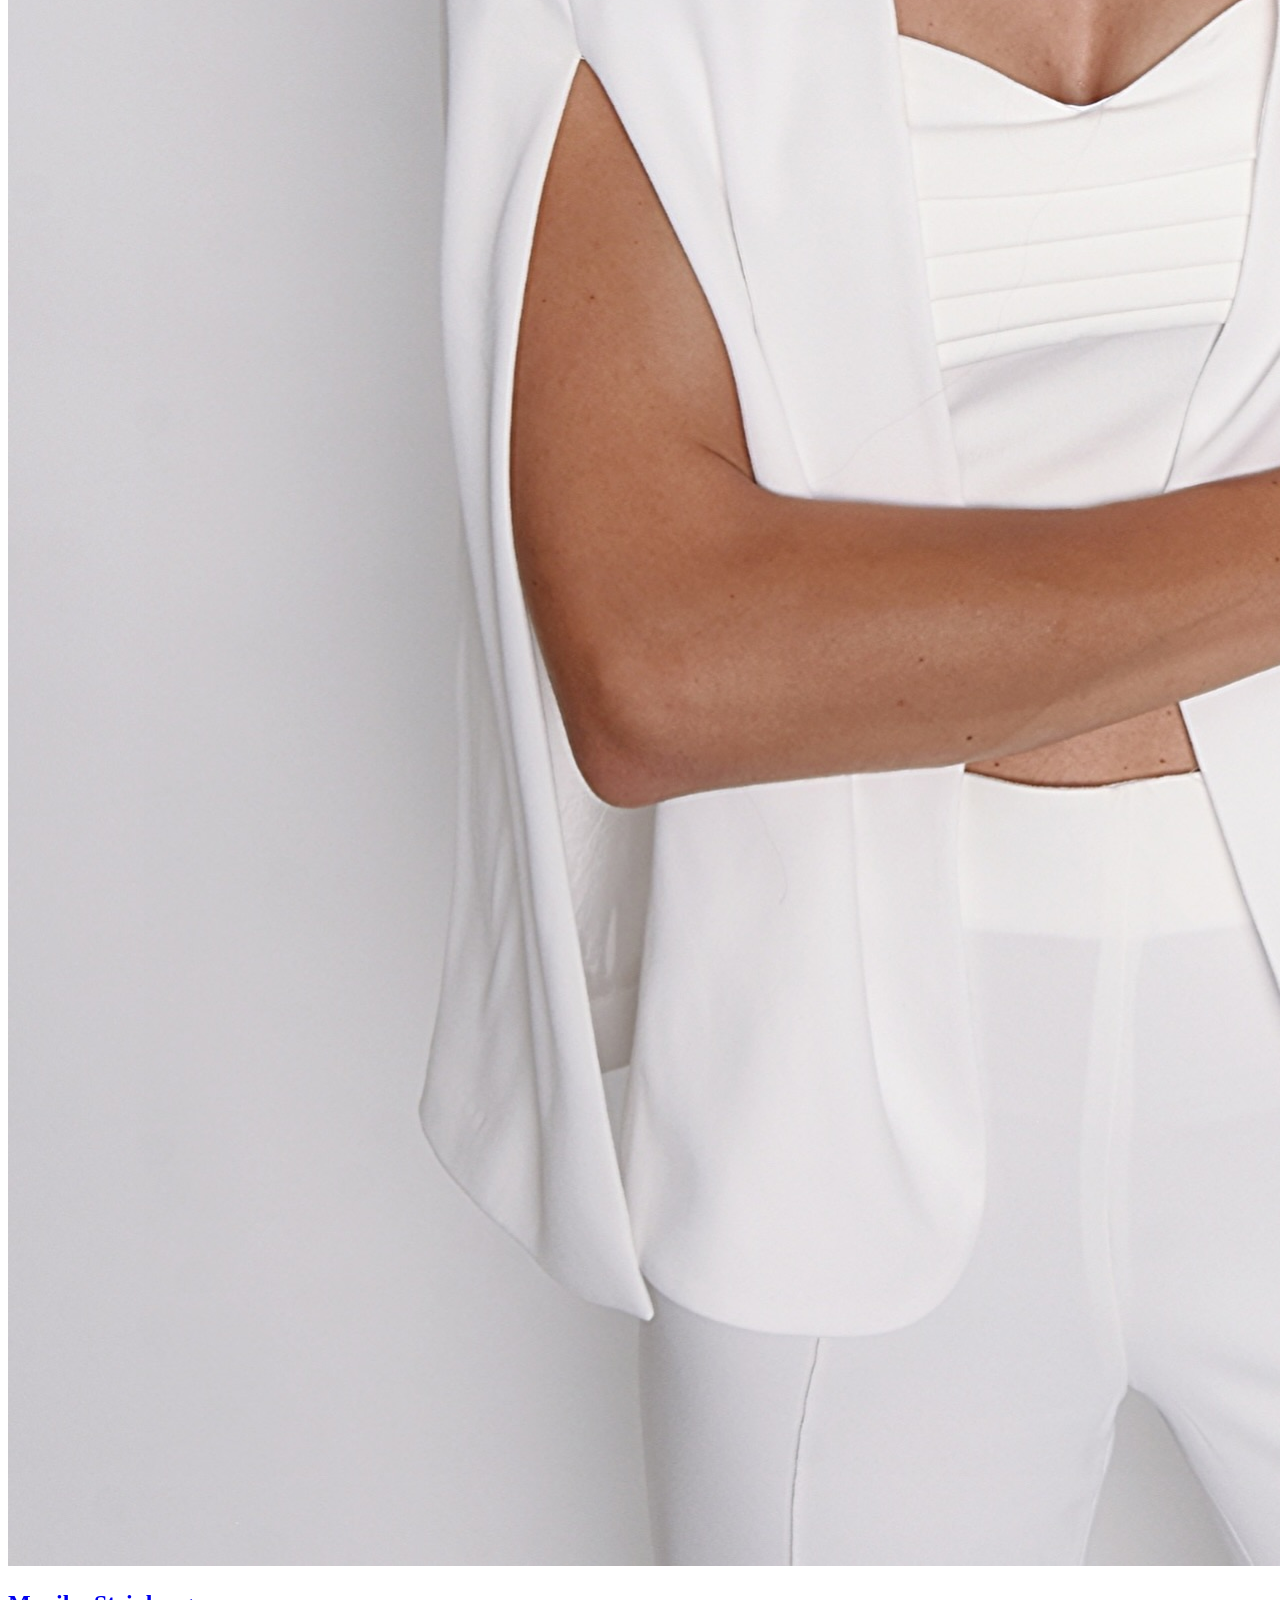
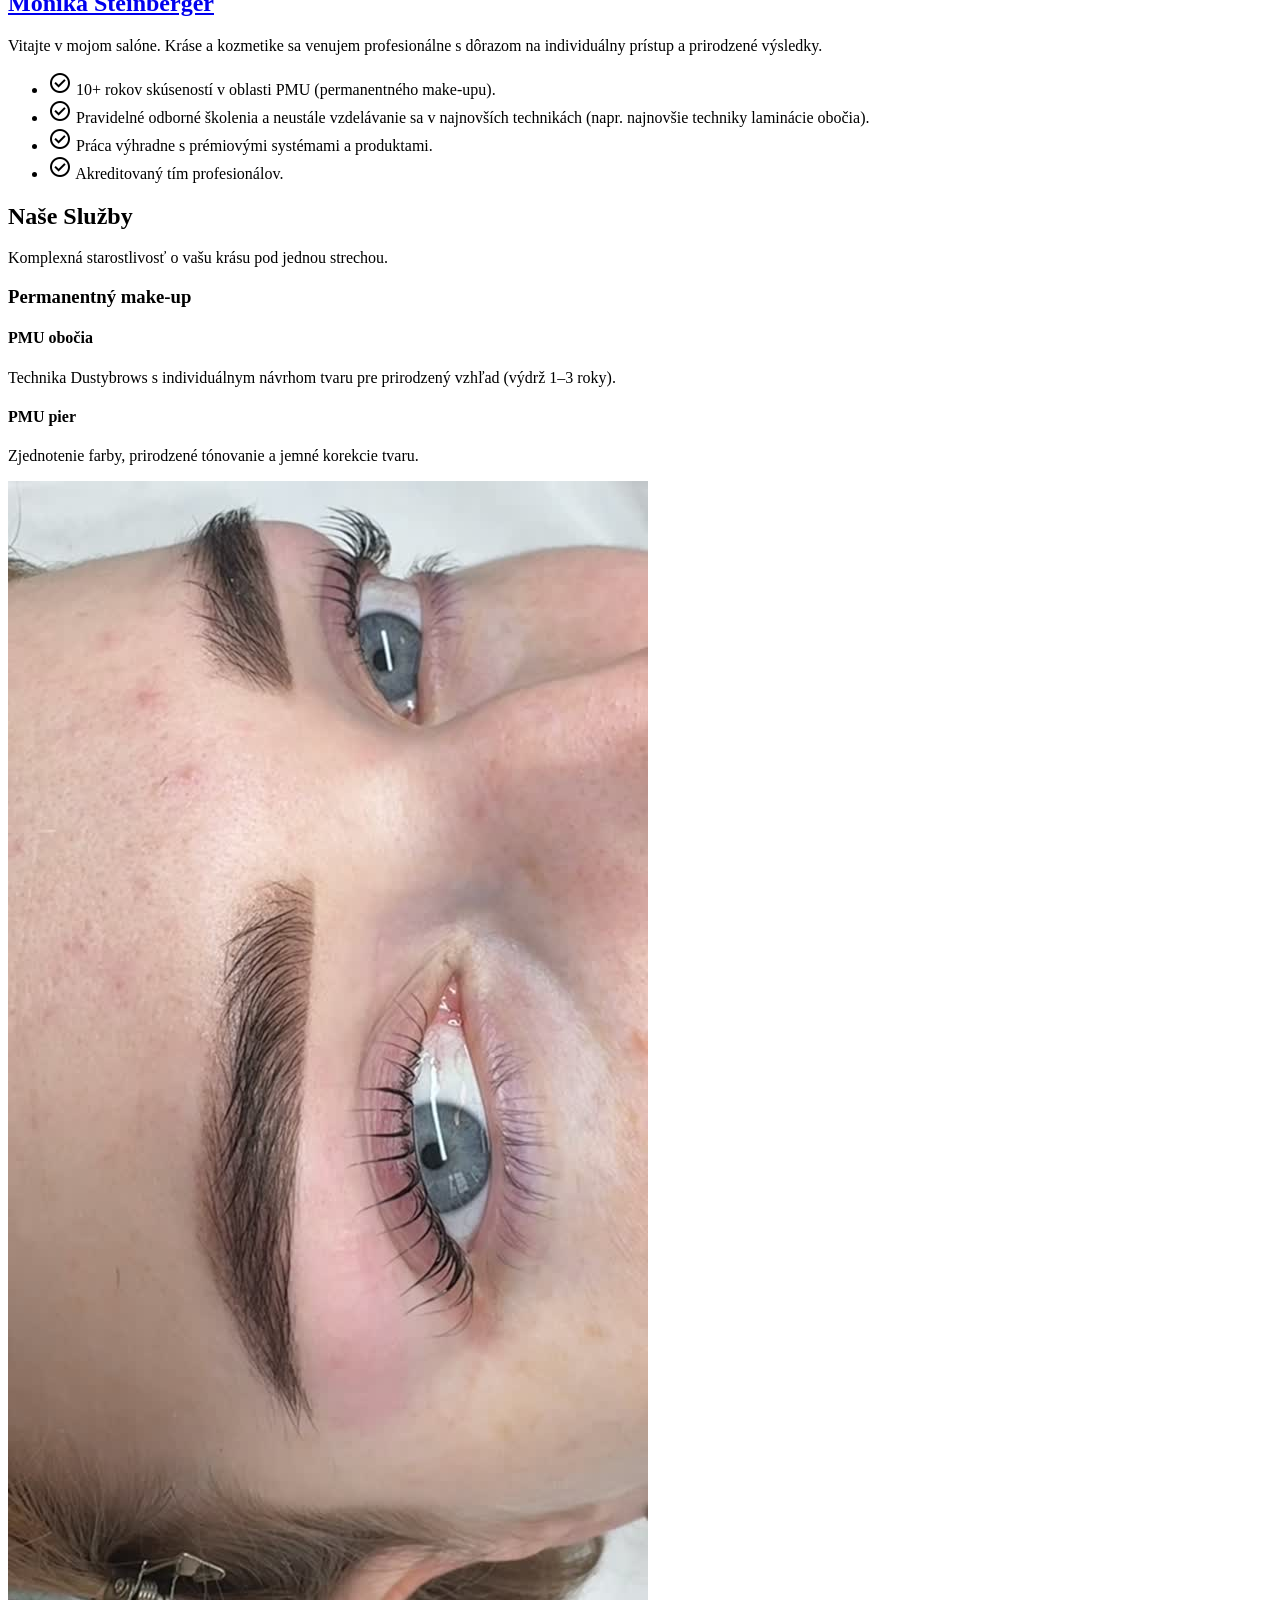
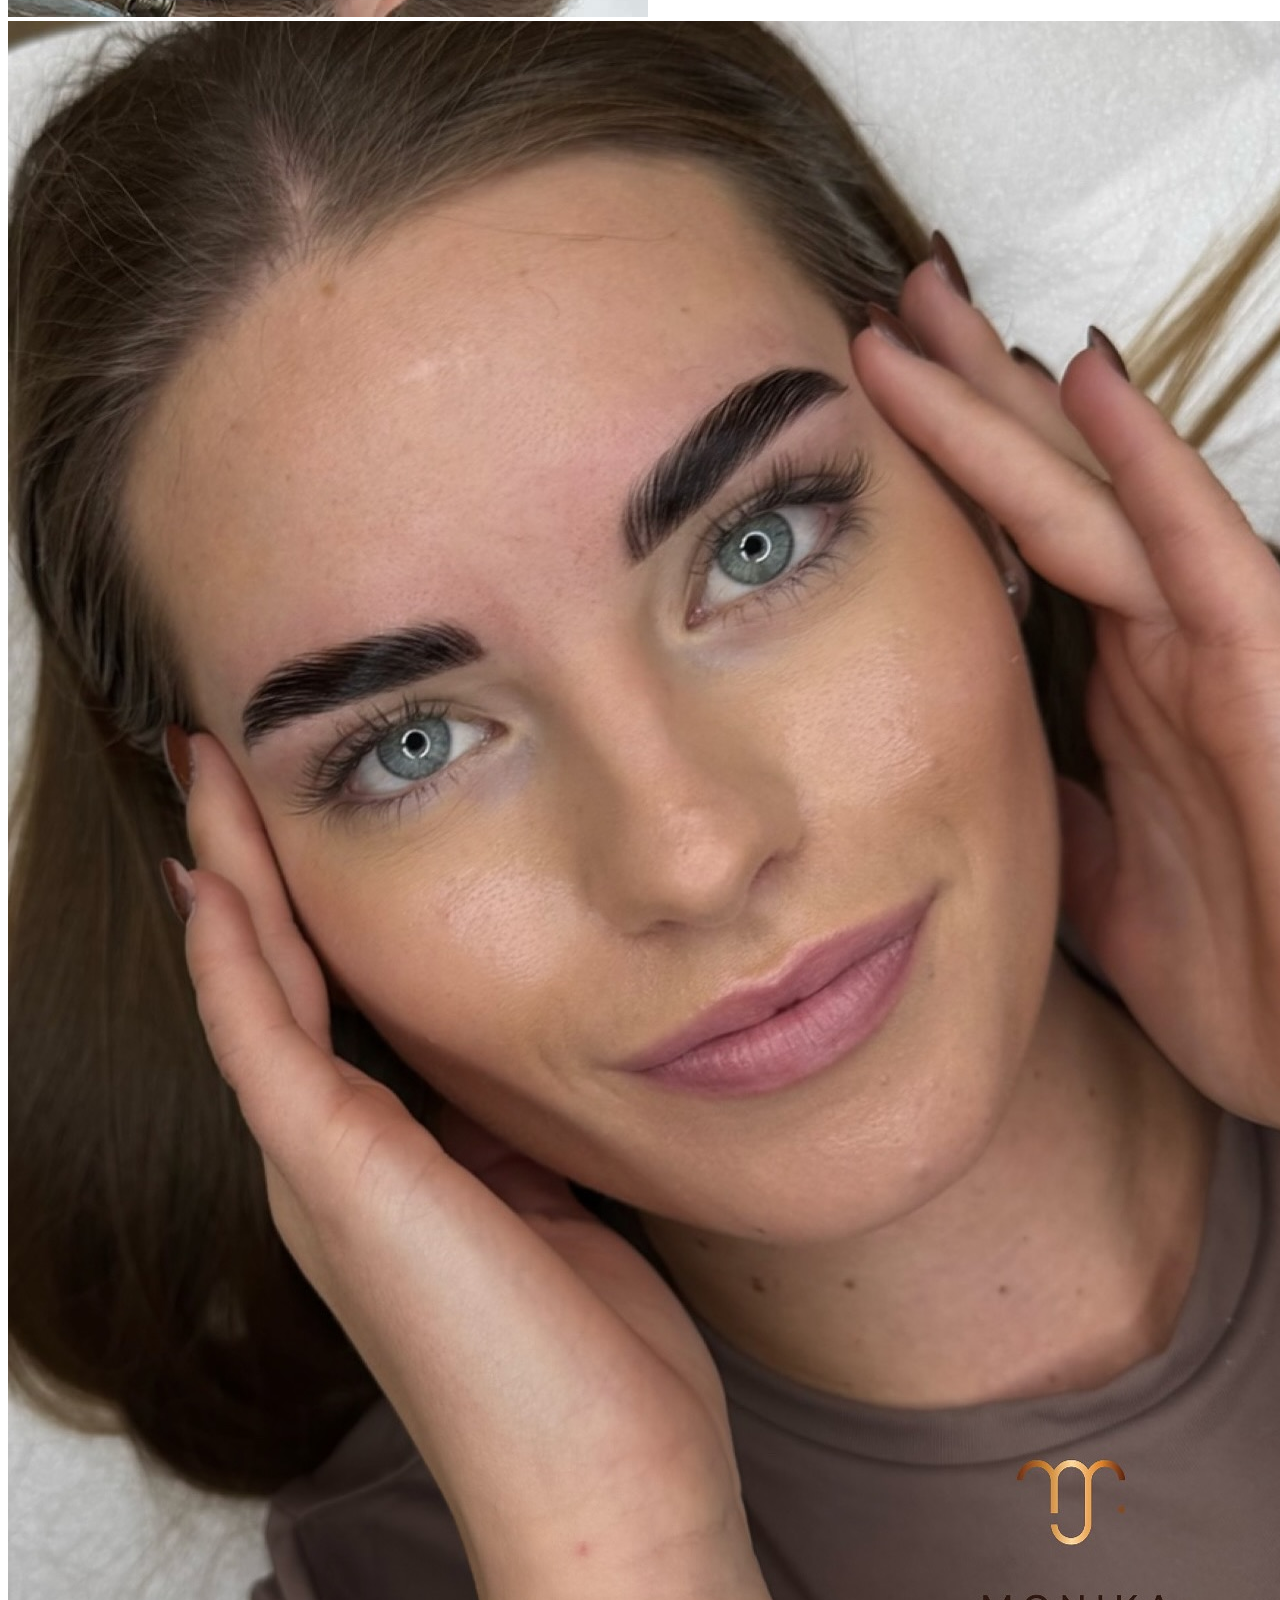
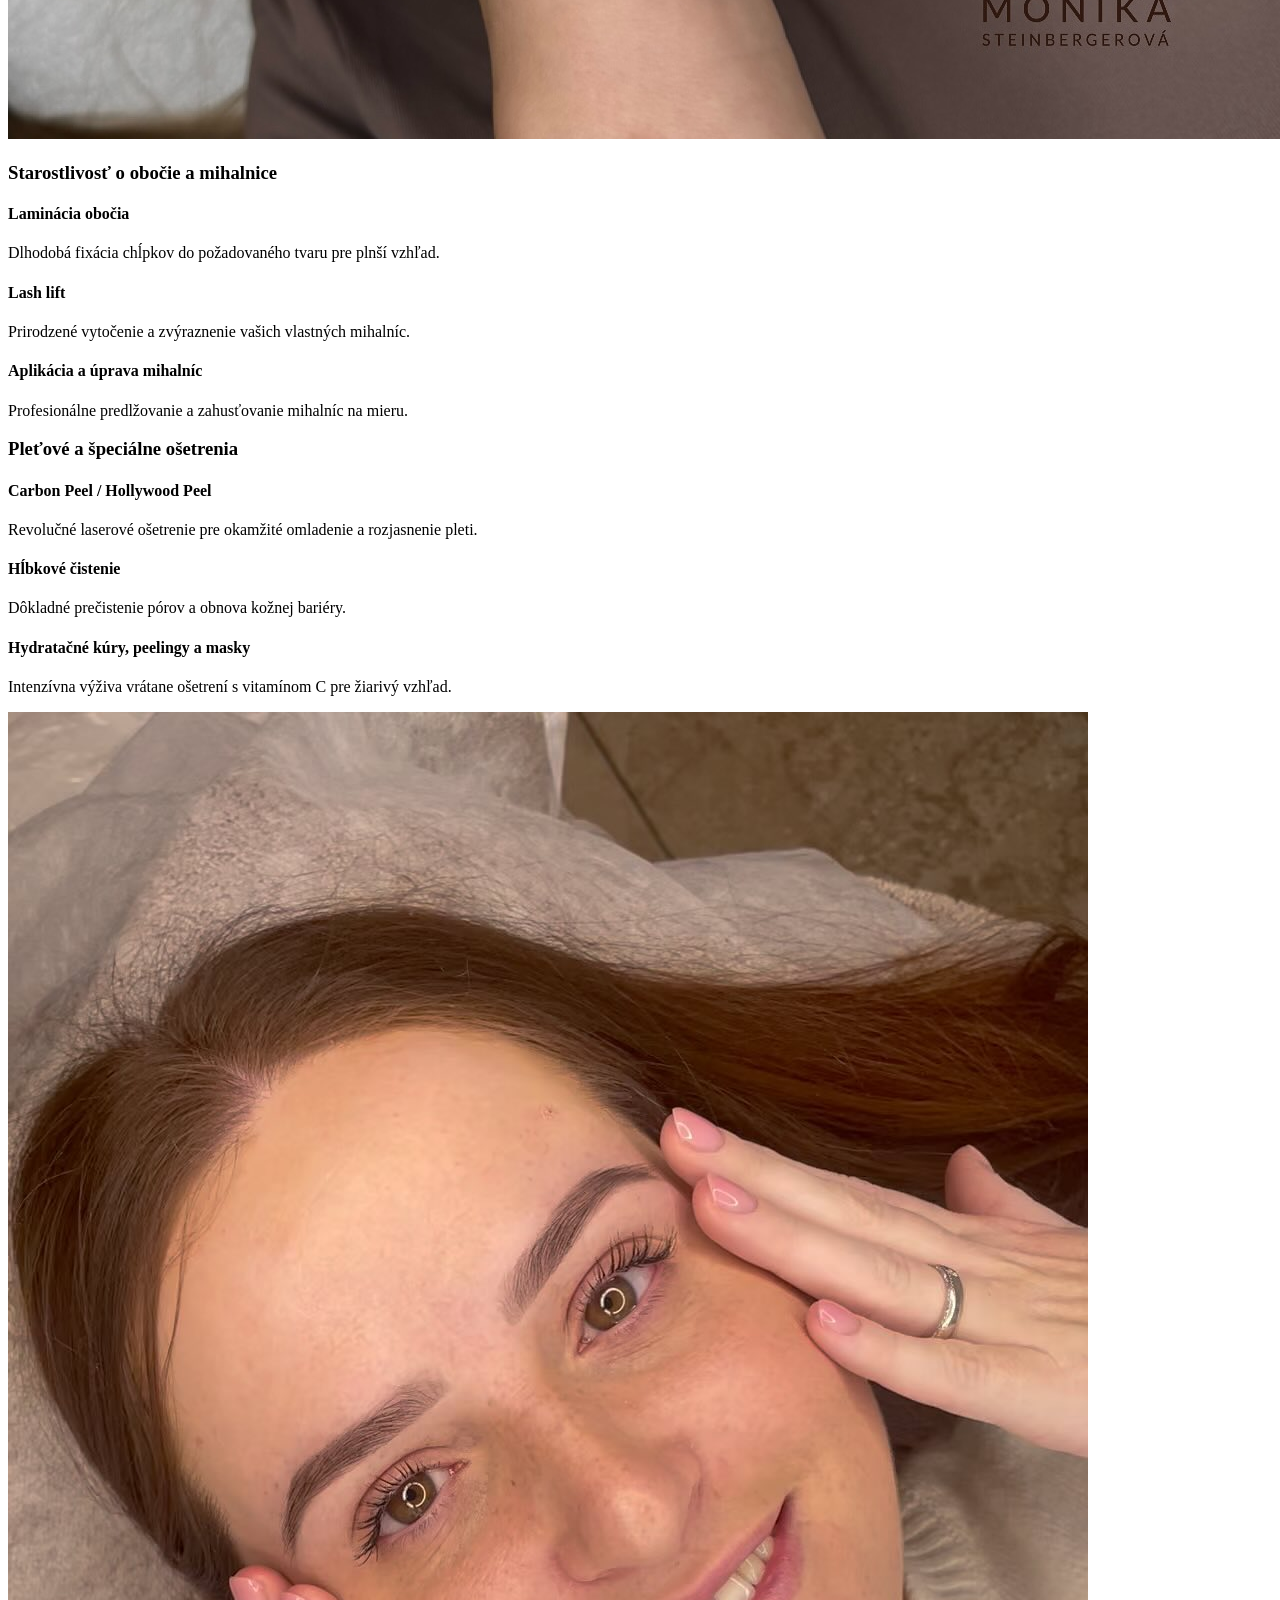
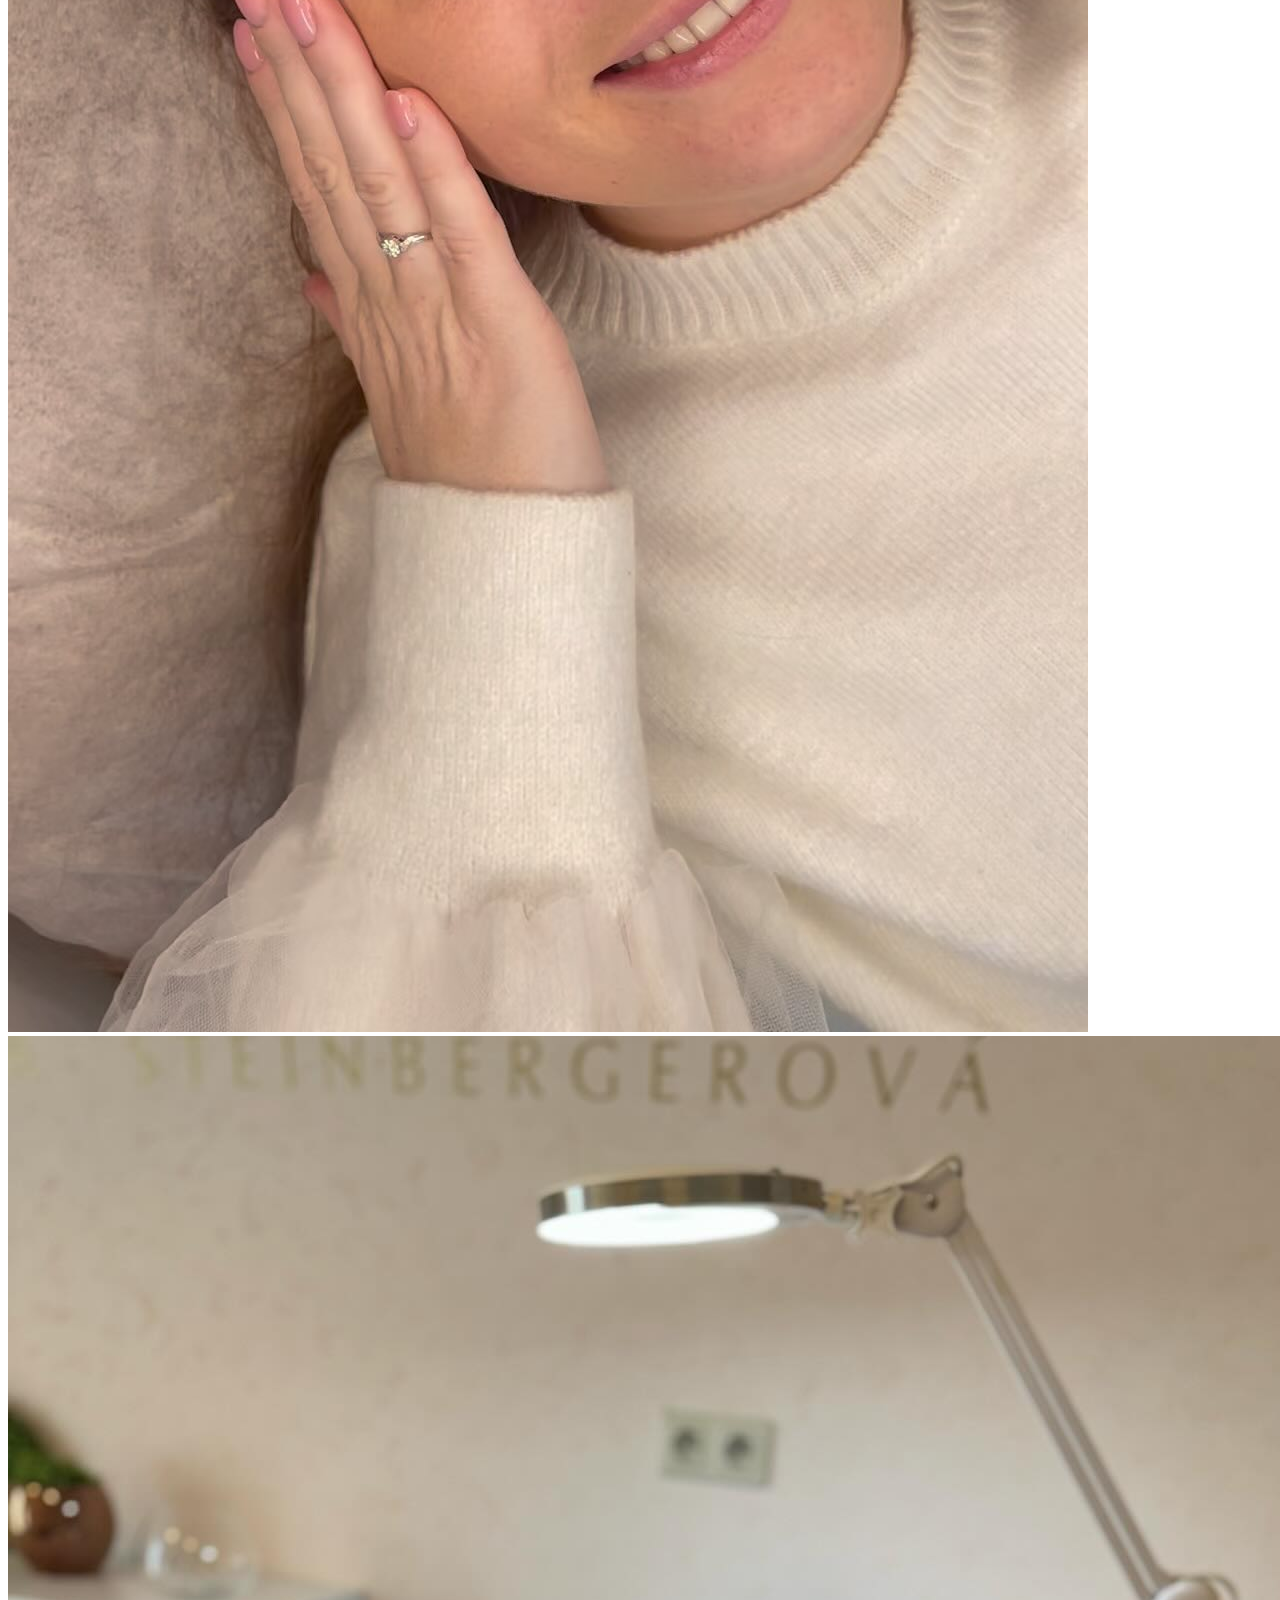
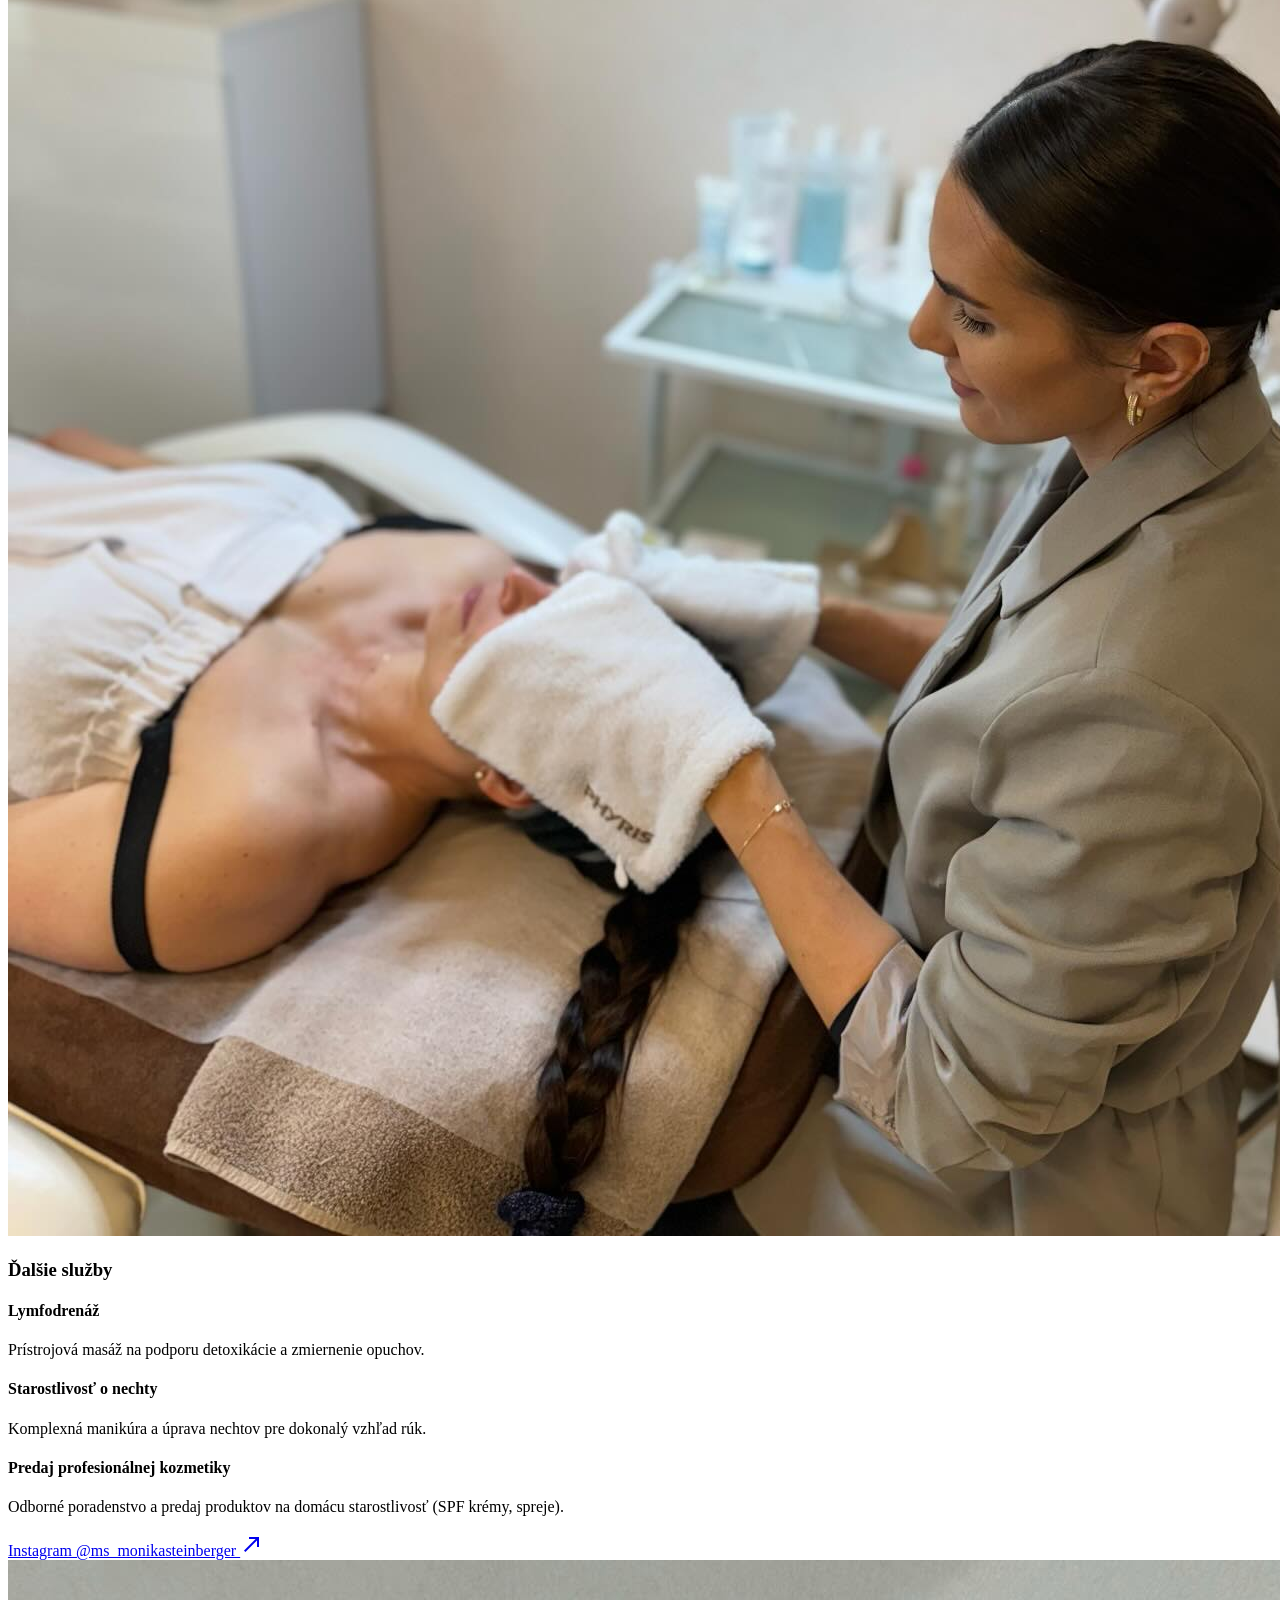
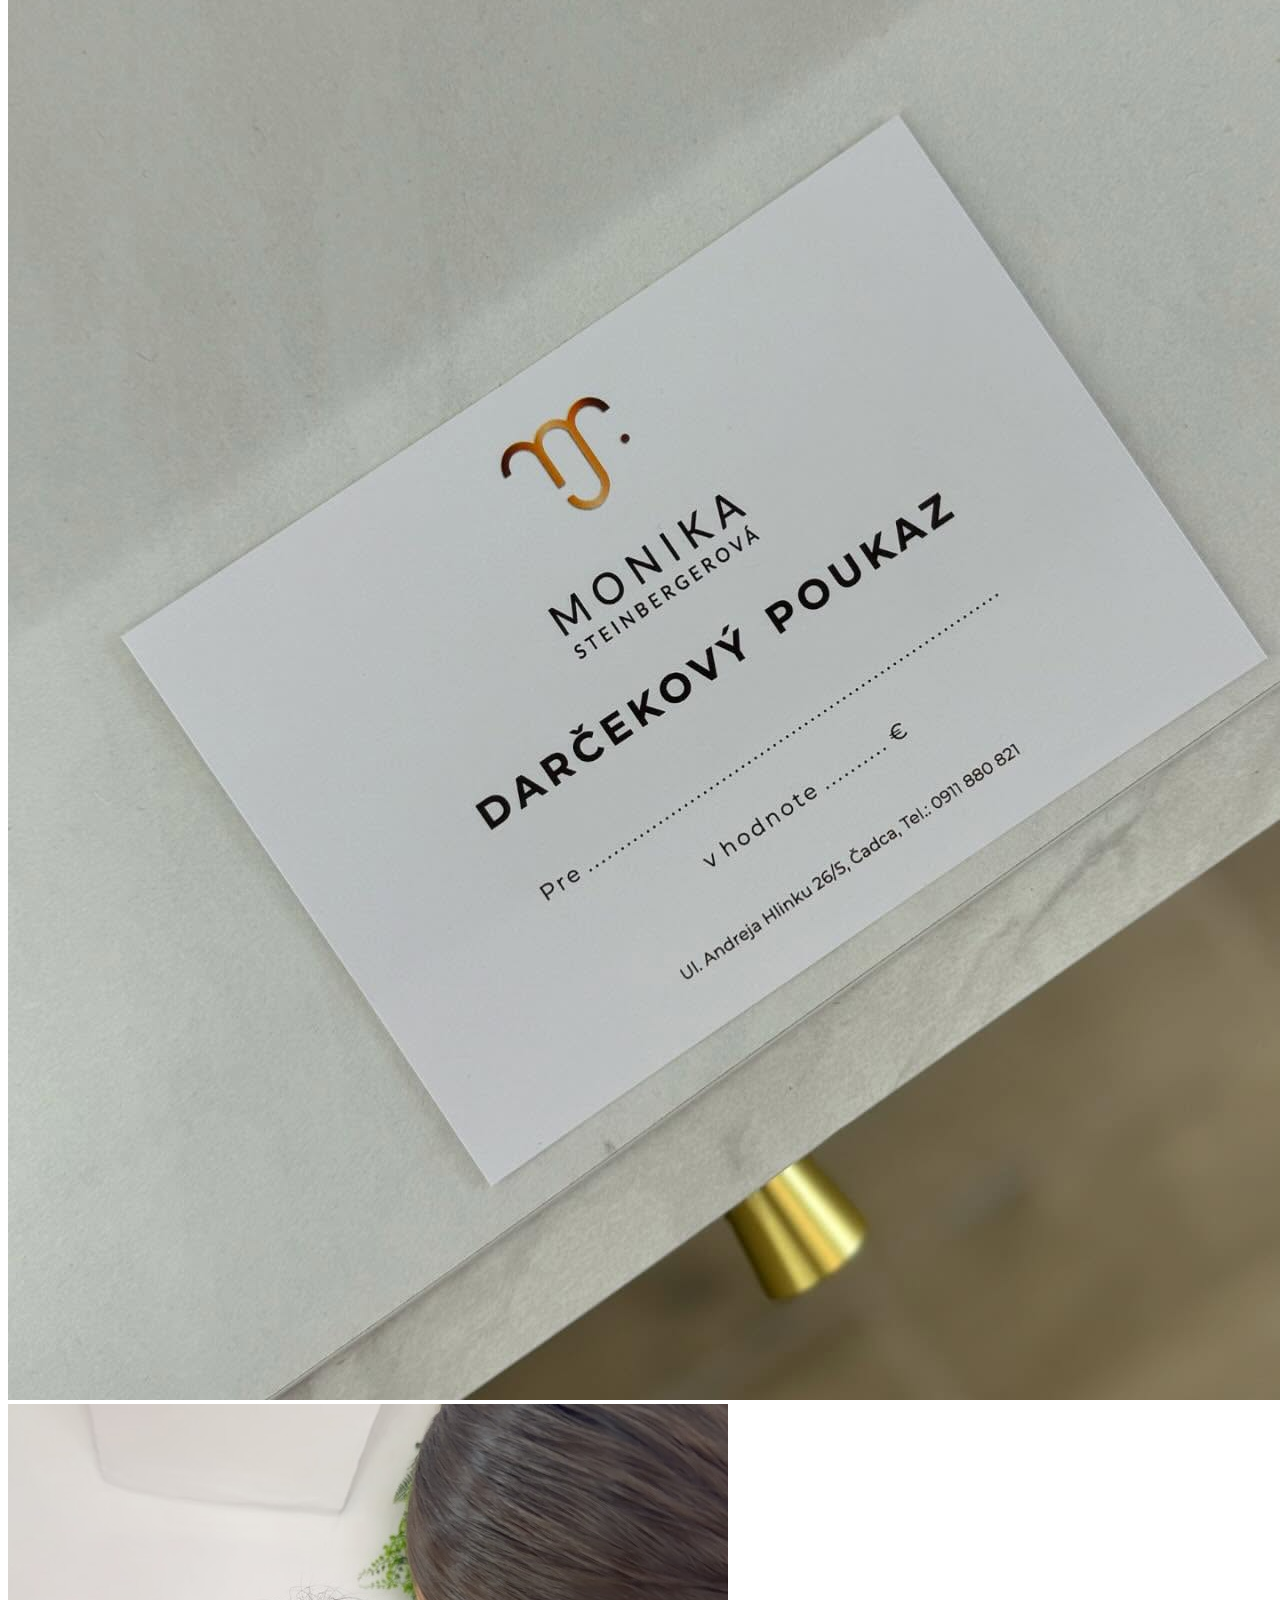
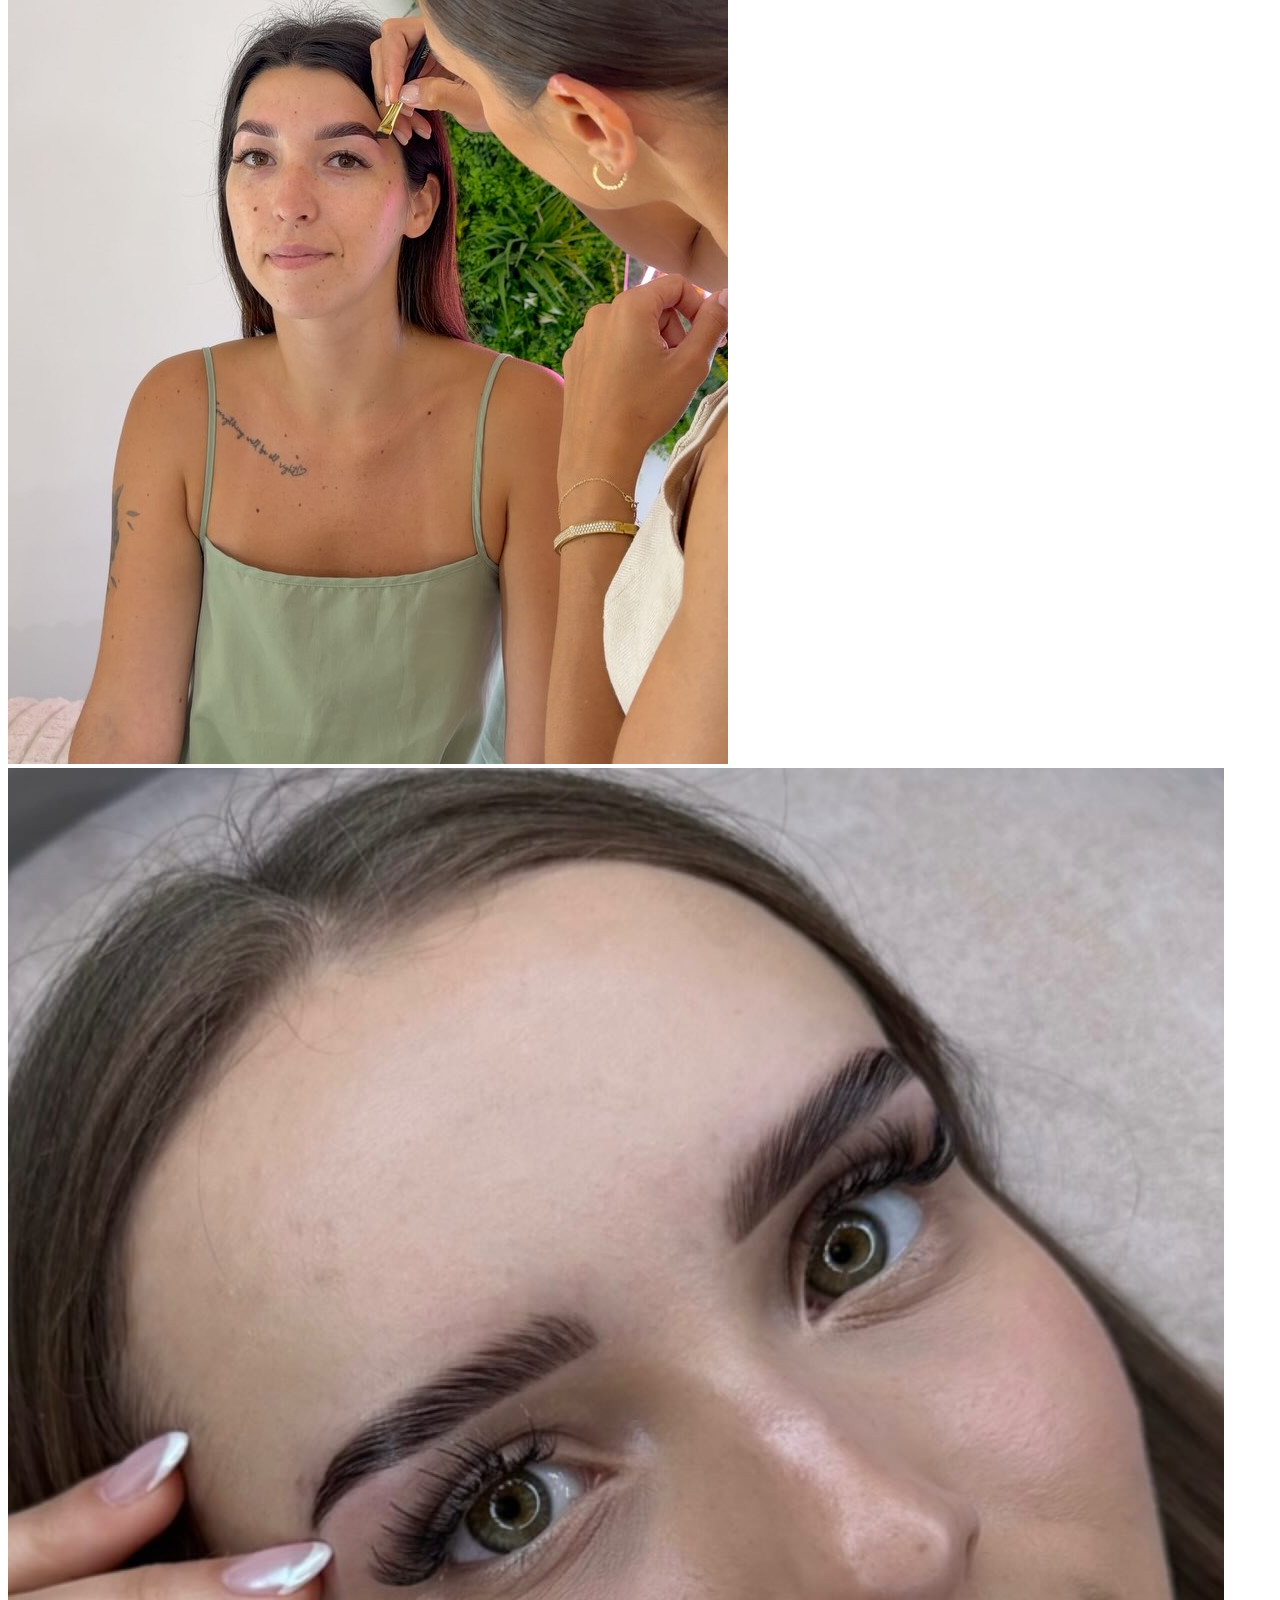
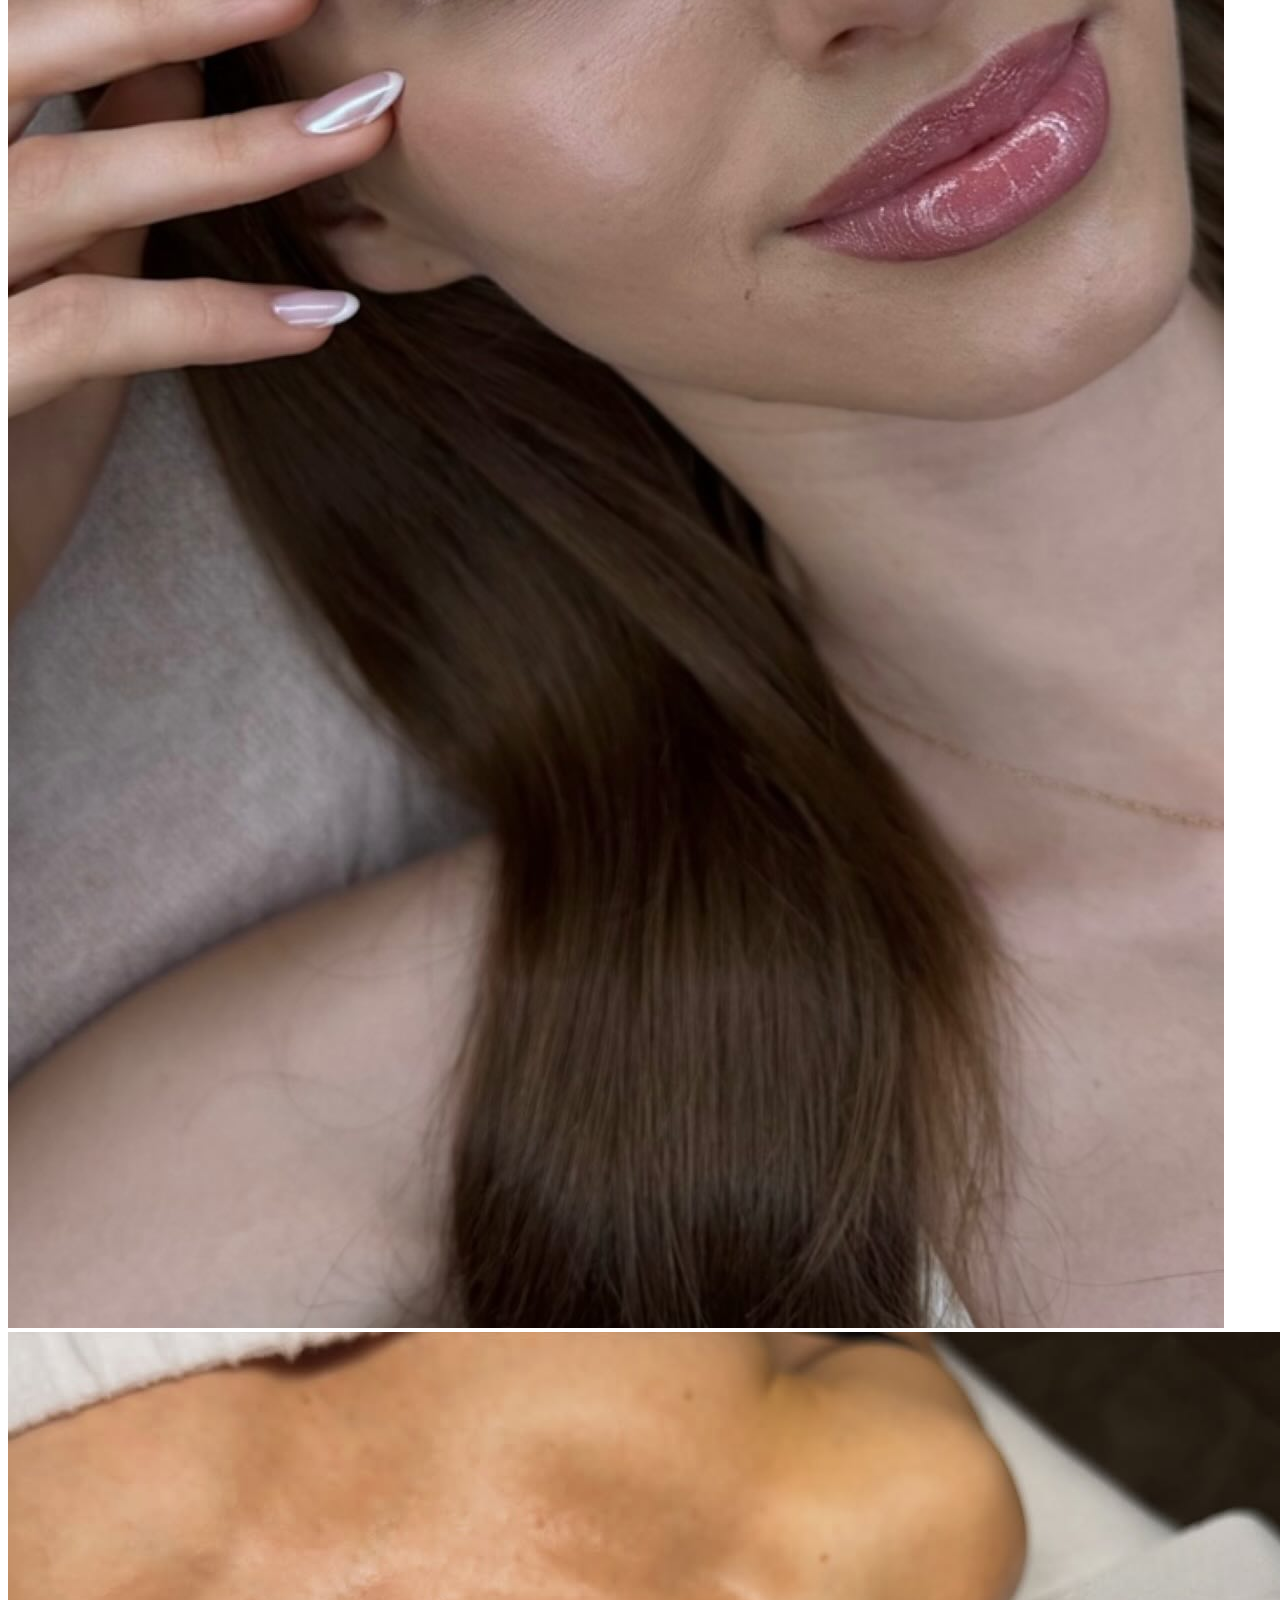
==== commit 4cd38068: "zmenee fotky" ====
--- a/index.html
+++ b/index.html
@@ -142,7 +142,7 @@
 </div>
 </div>
 <div class="order-1 md:order-2 aspect-square rounded-2xl overflow-hidden">
-<img alt="PMU obočia" class="w-full h-full object-cover" src="https://lh3.googleusercontent.com/aida/[base64]"/>
+<img alt="PMU obočia" class="w-full h-full object-cover" src="Salon1.jpg    "/>
 </div>
 </div>
 <!-- Group 2 -->
@@ -188,7 +188,7 @@
 </div>
 </div>
 <div class="order-1 md:order-2 aspect-square rounded-2xl overflow-hidden">
-<img alt="Pleťové ošetrenia" class="w-full h-full object-cover" src="https://lh3.googleusercontent.com/aida/[base64]"/>
+<img alt="Pleťové ošetrenia" class="w-full h-full object-cover" src="salon2.jpg"/>
 </div>
 </div>
 <!-- Group 4 -->
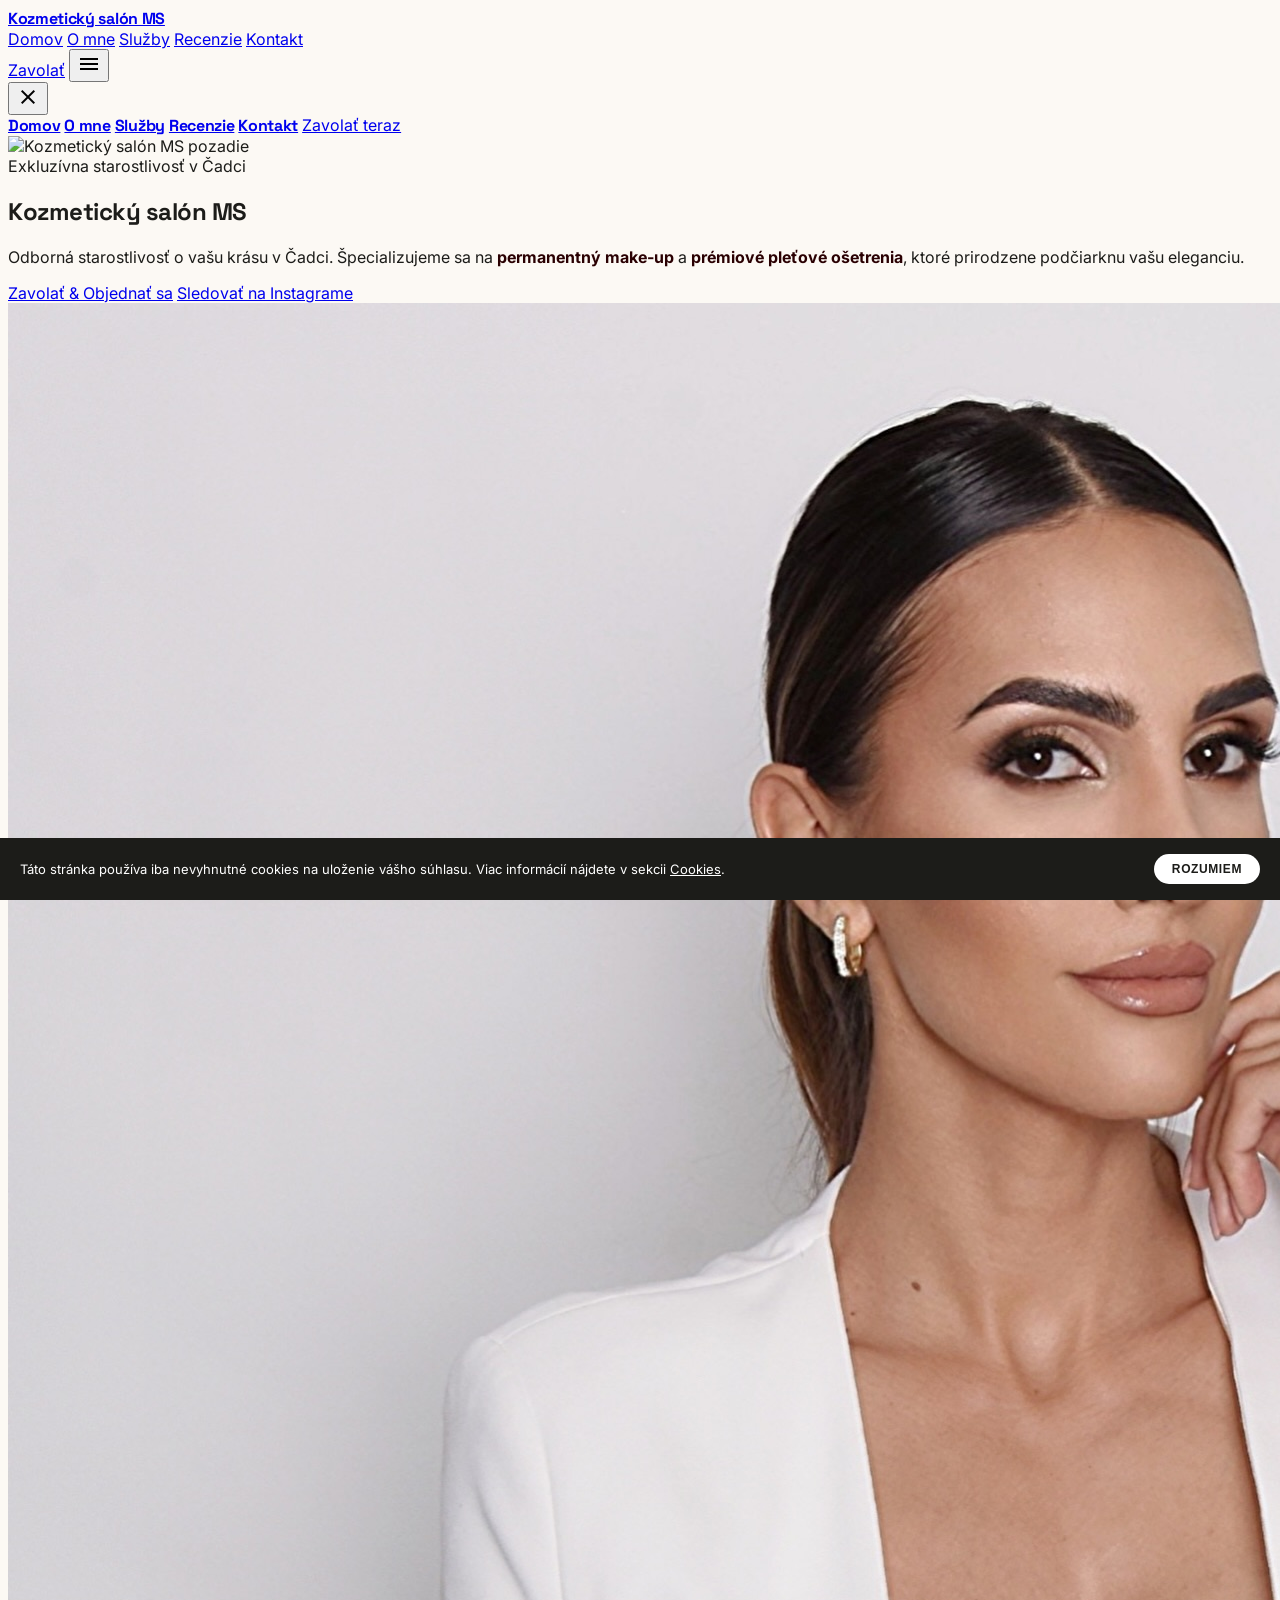
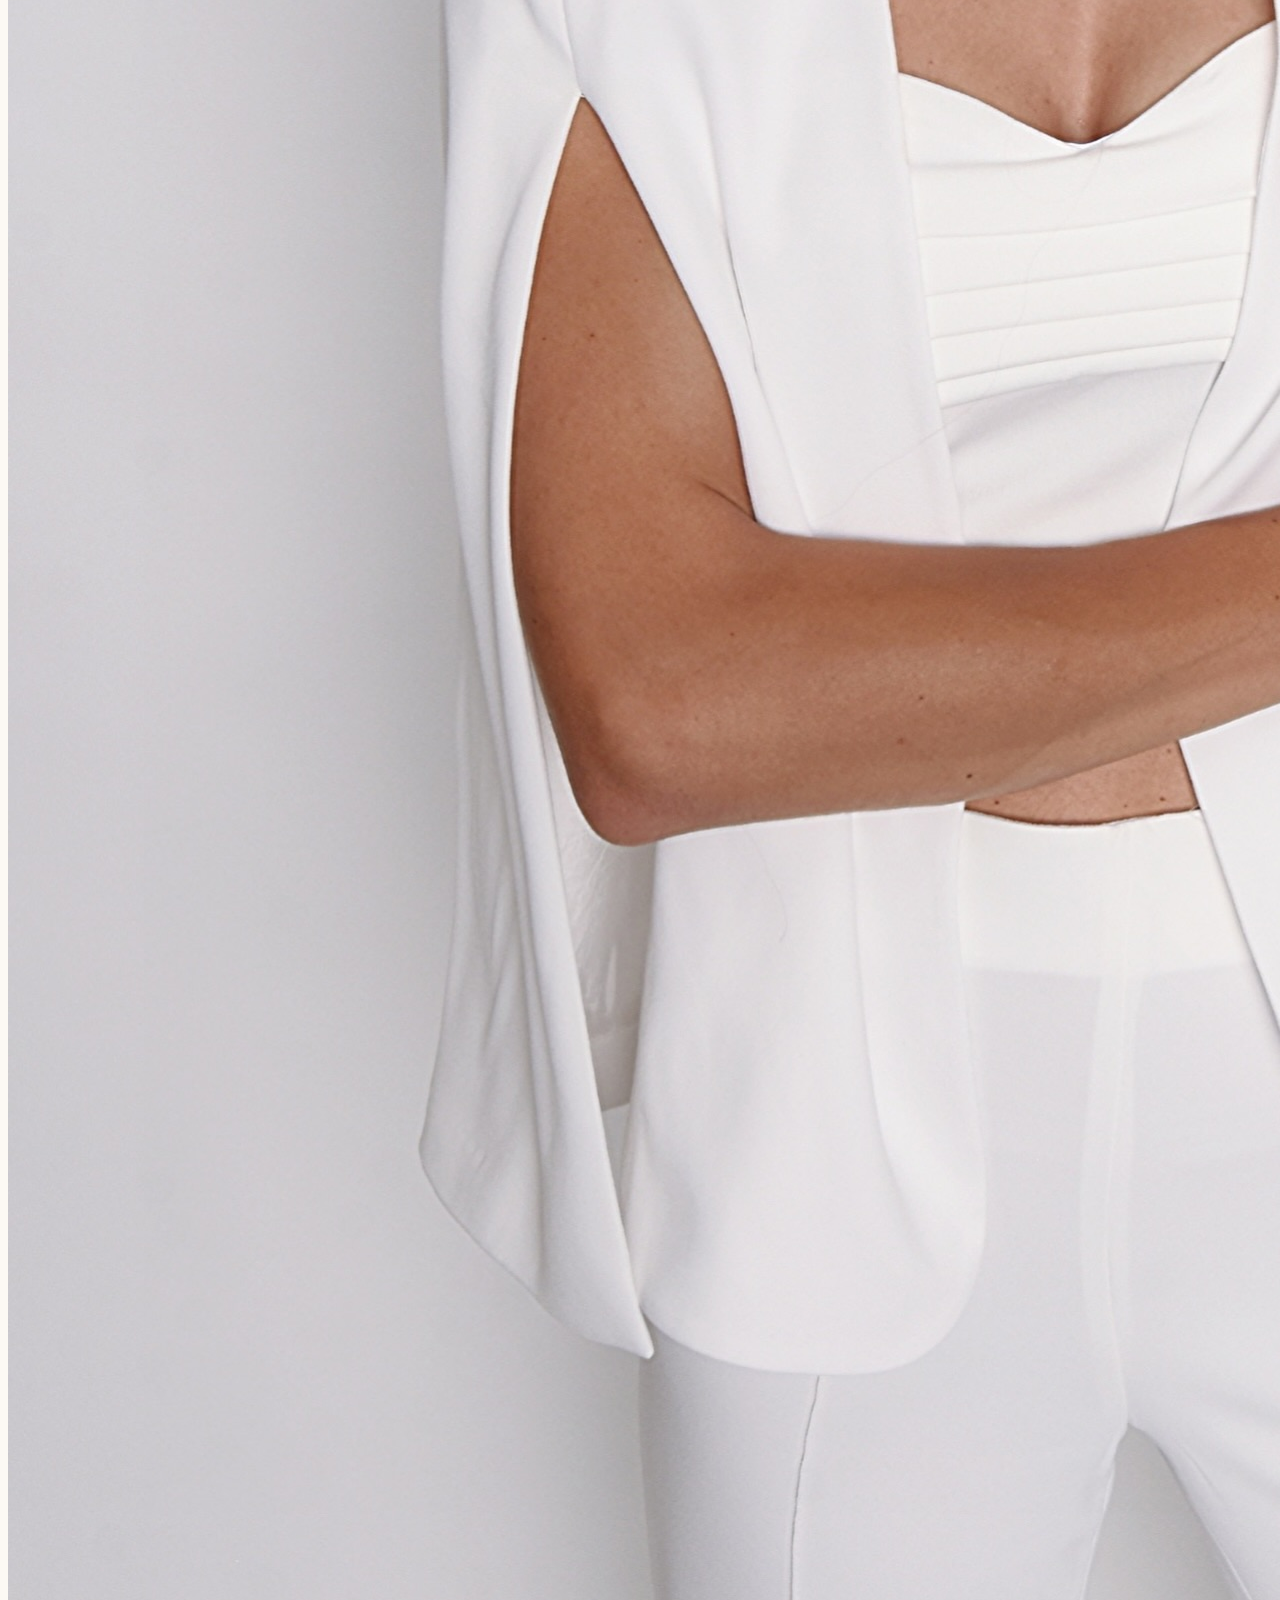
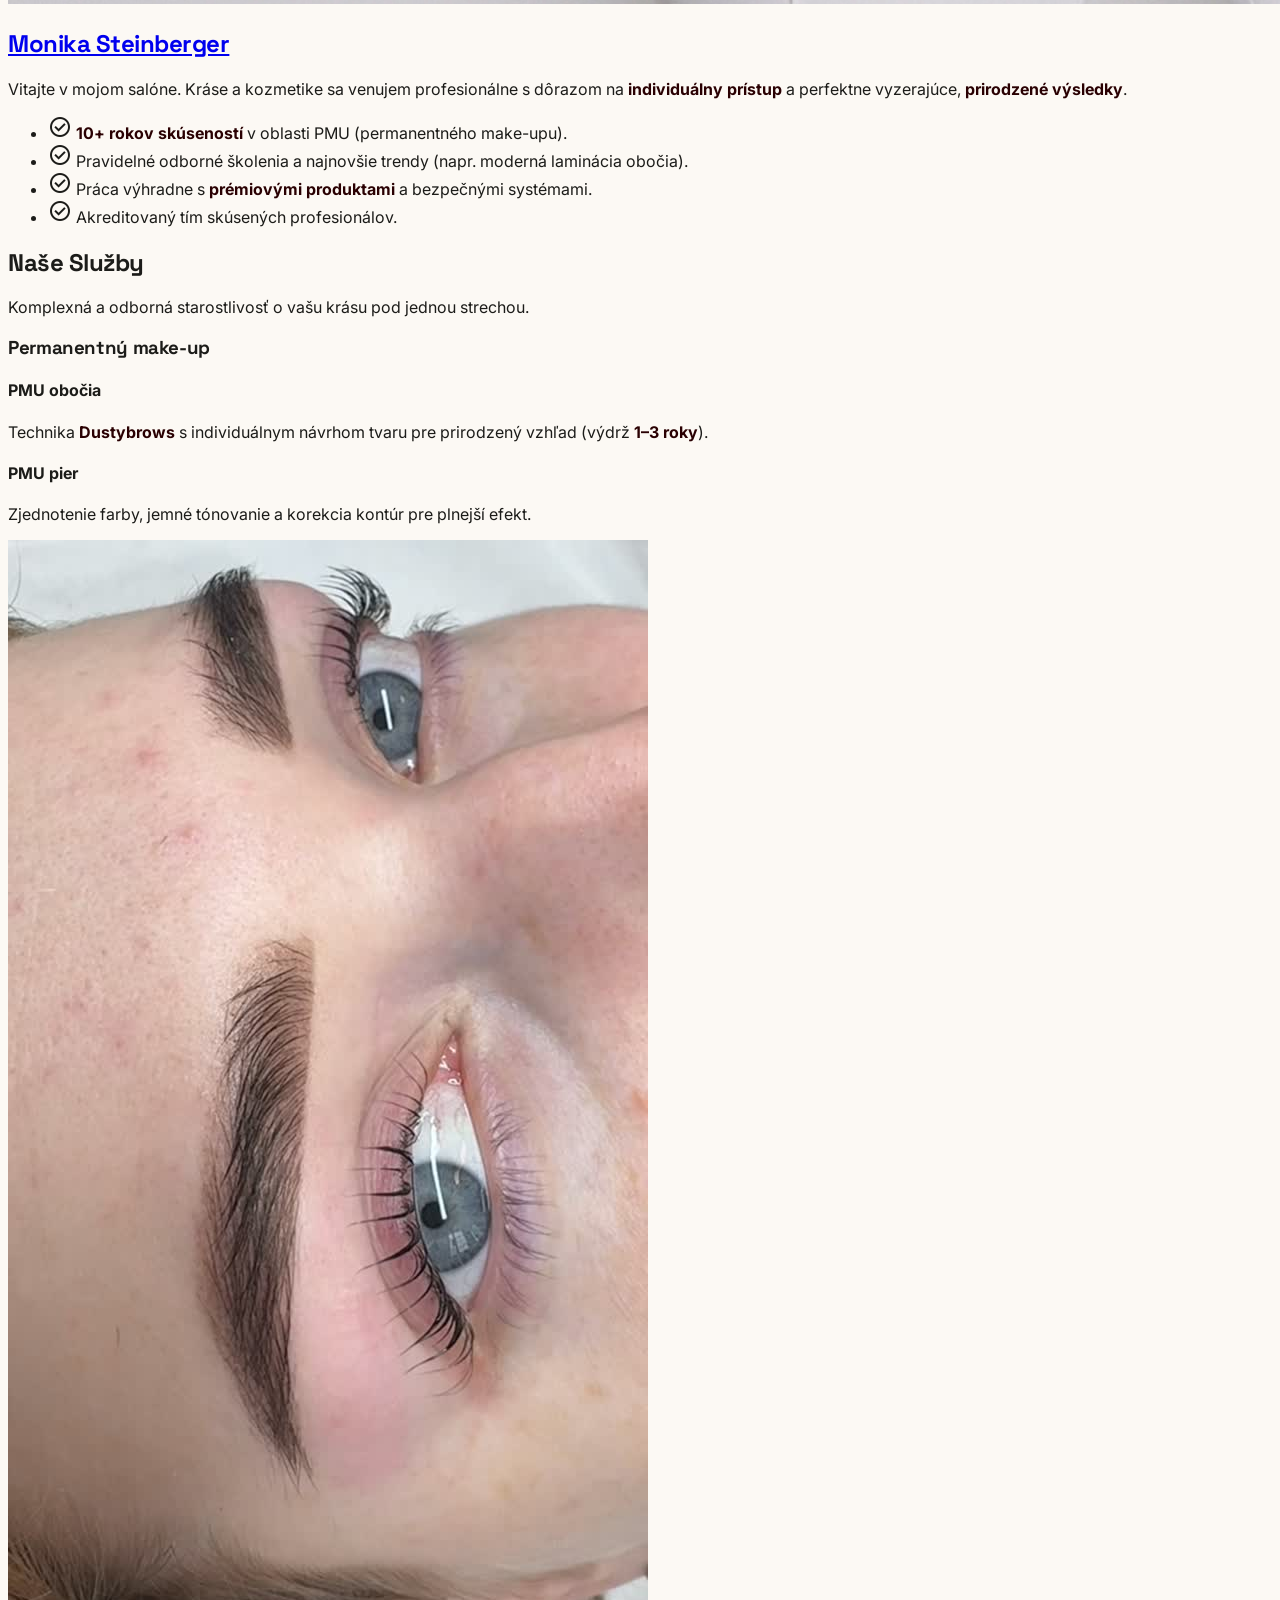
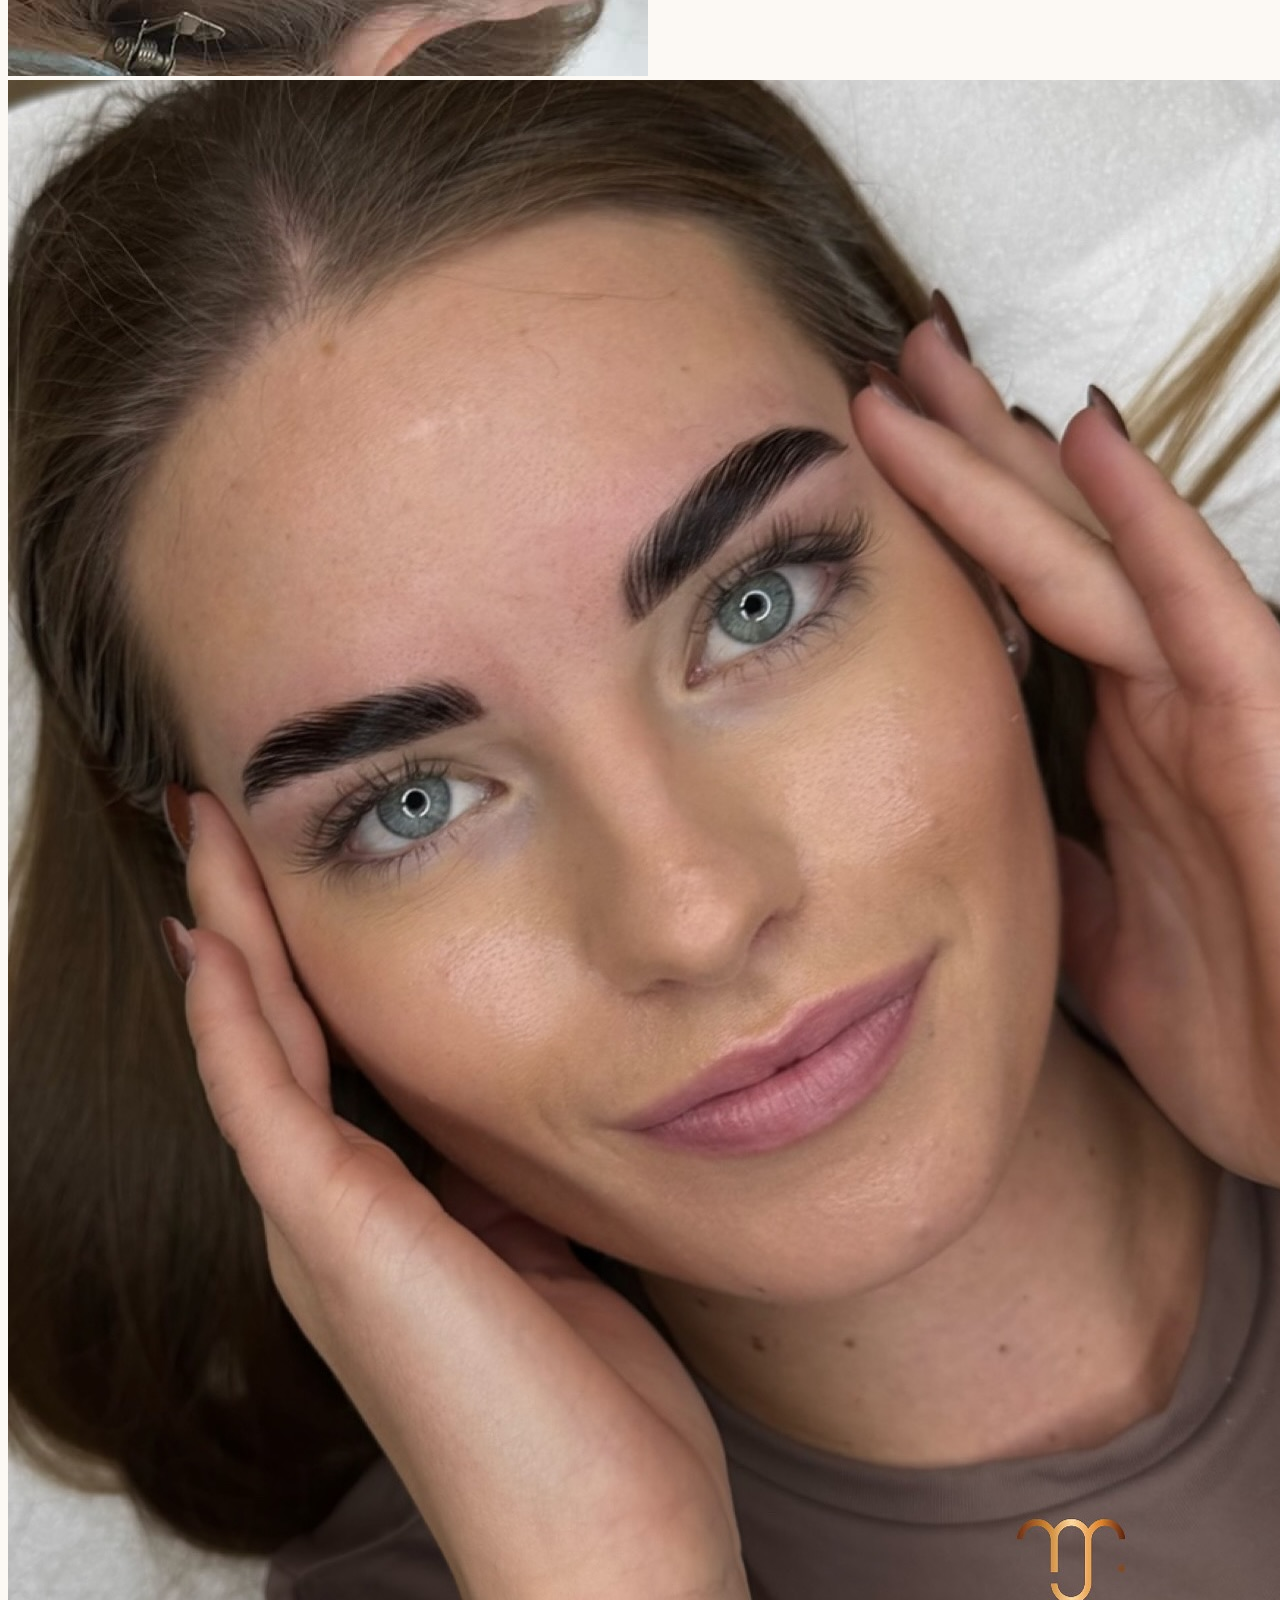
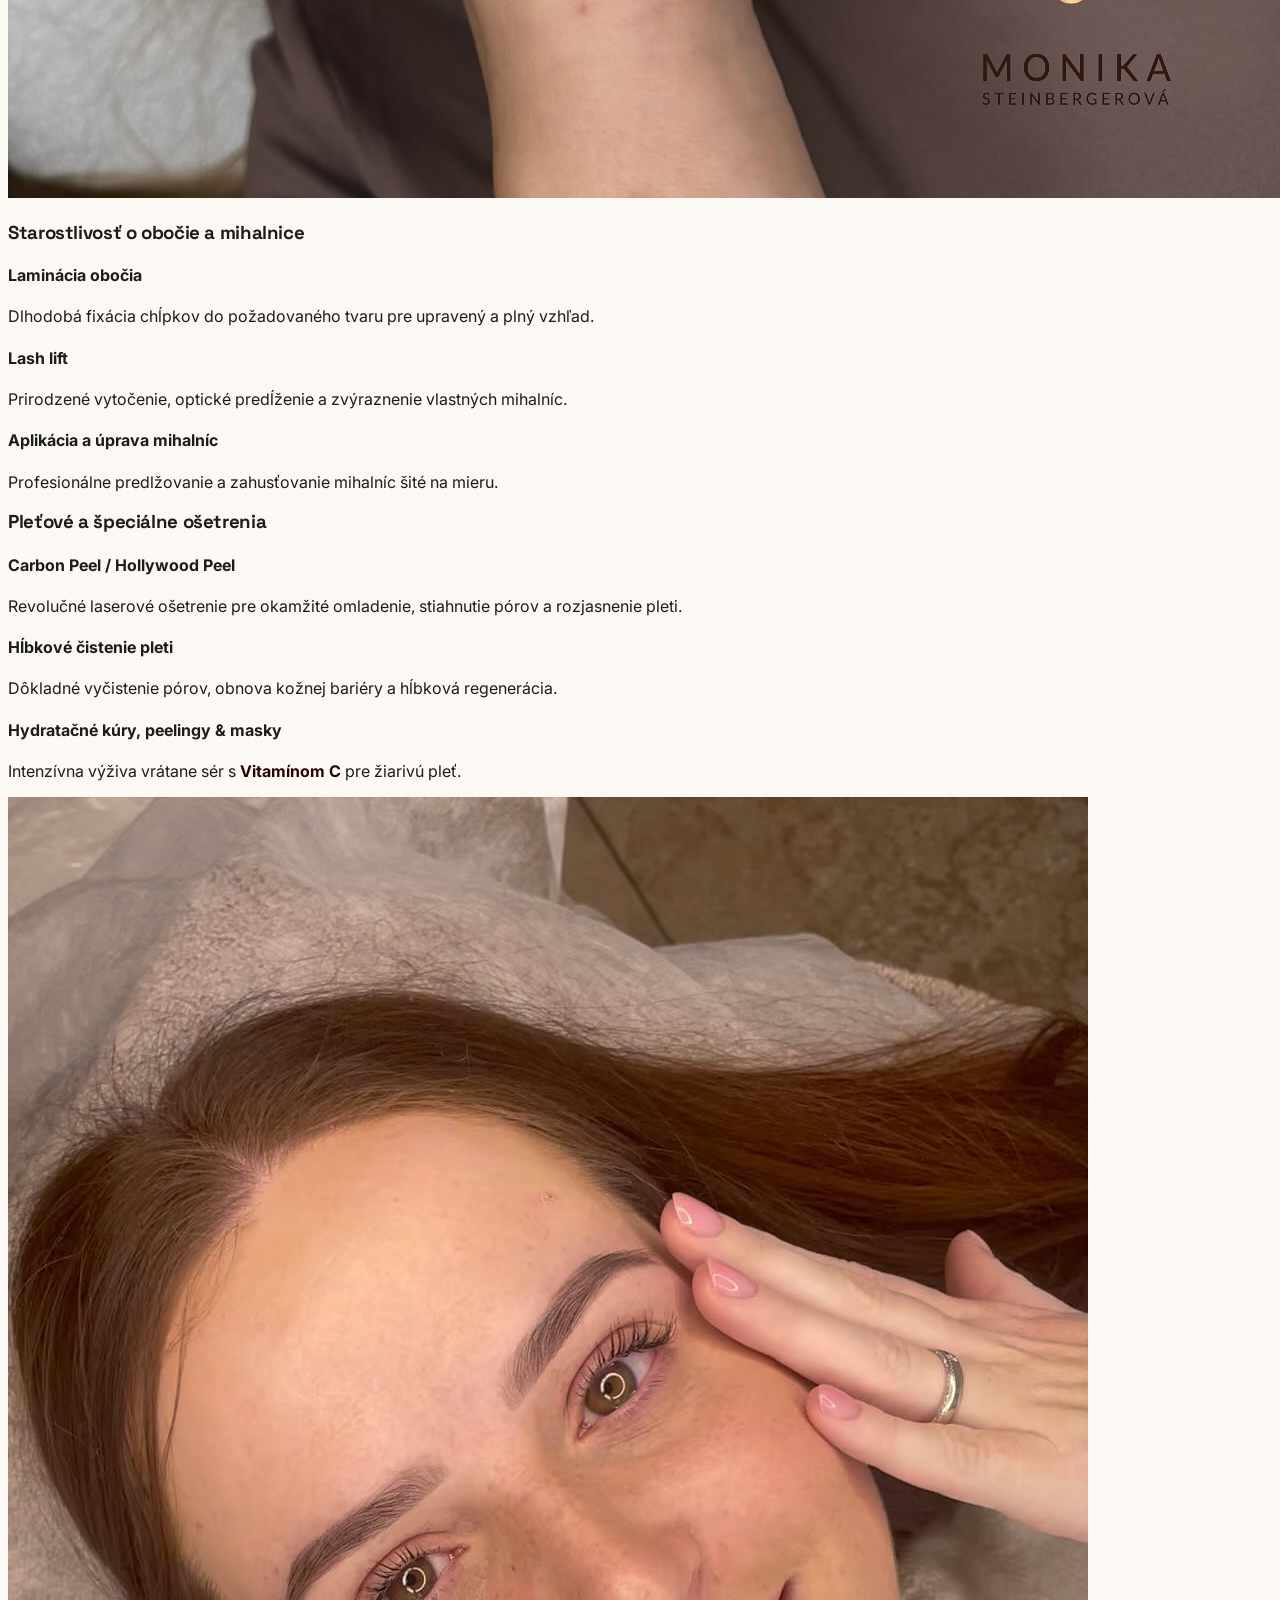
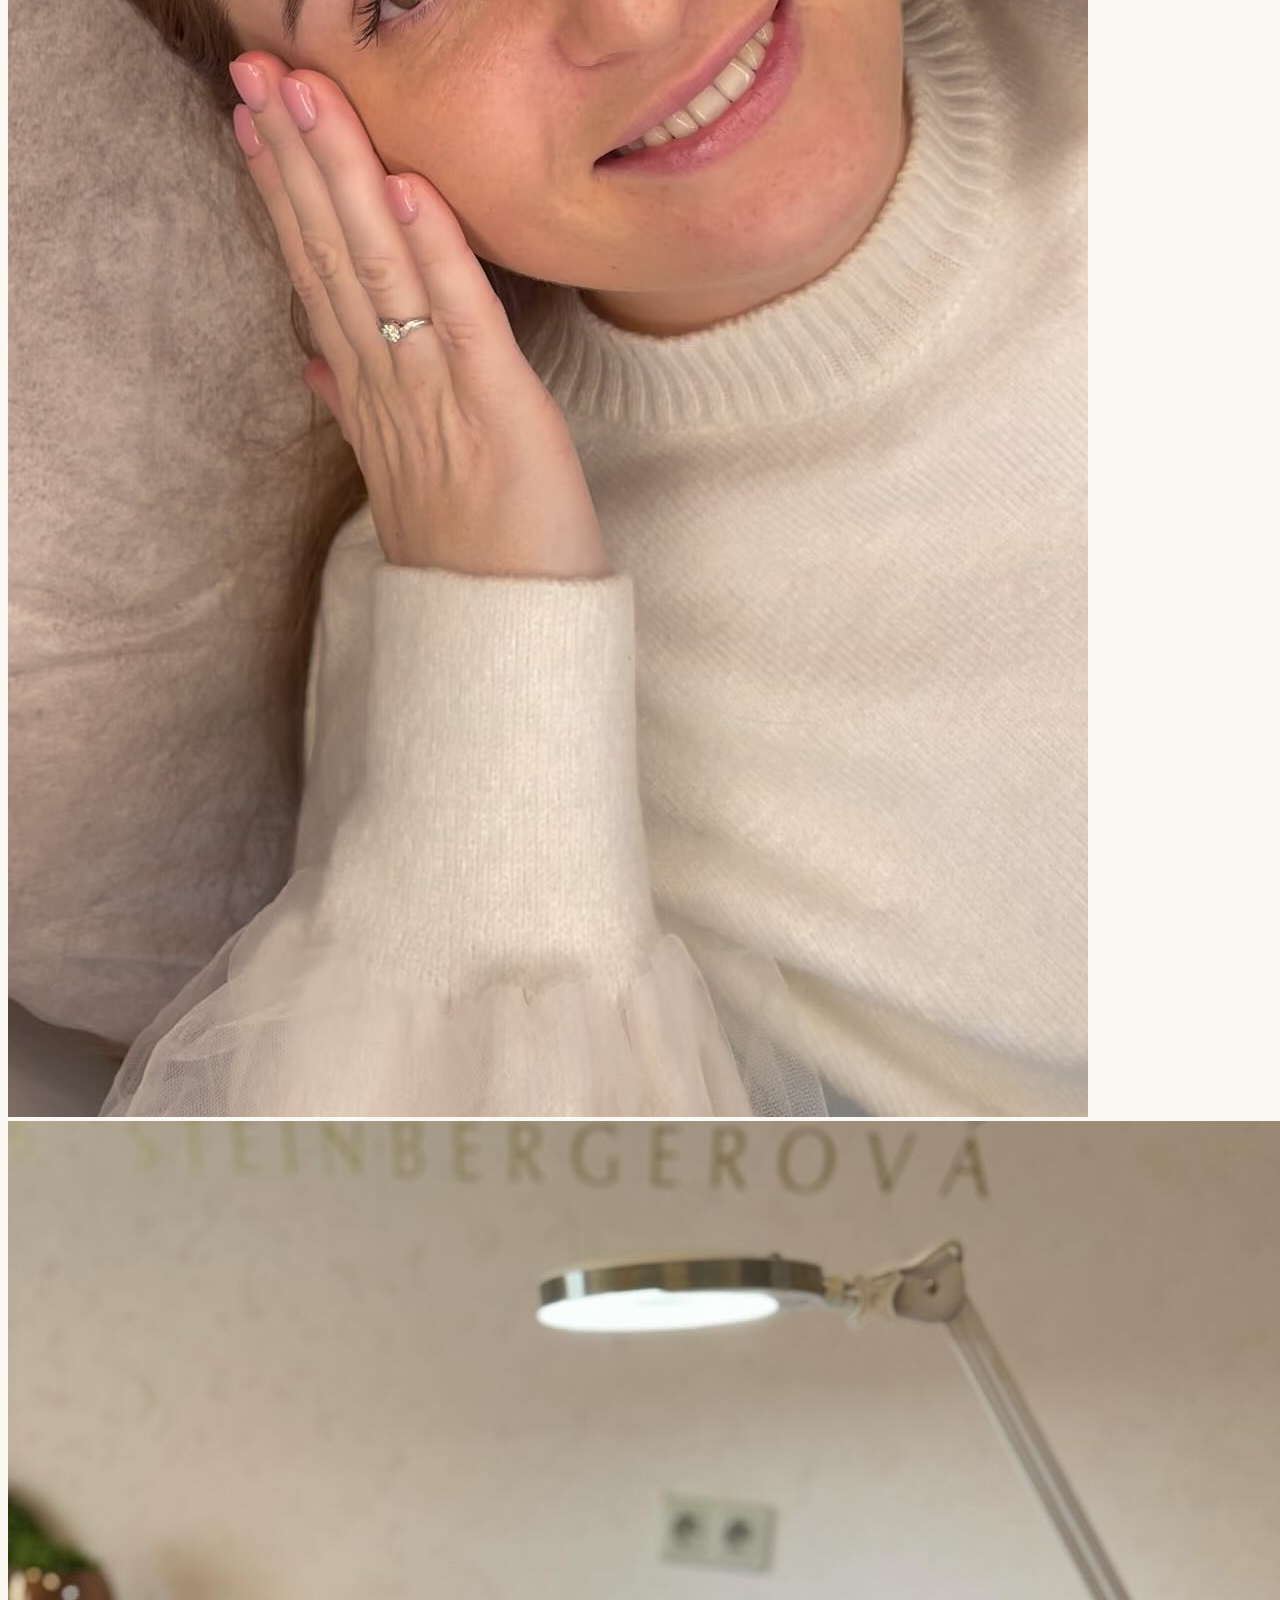
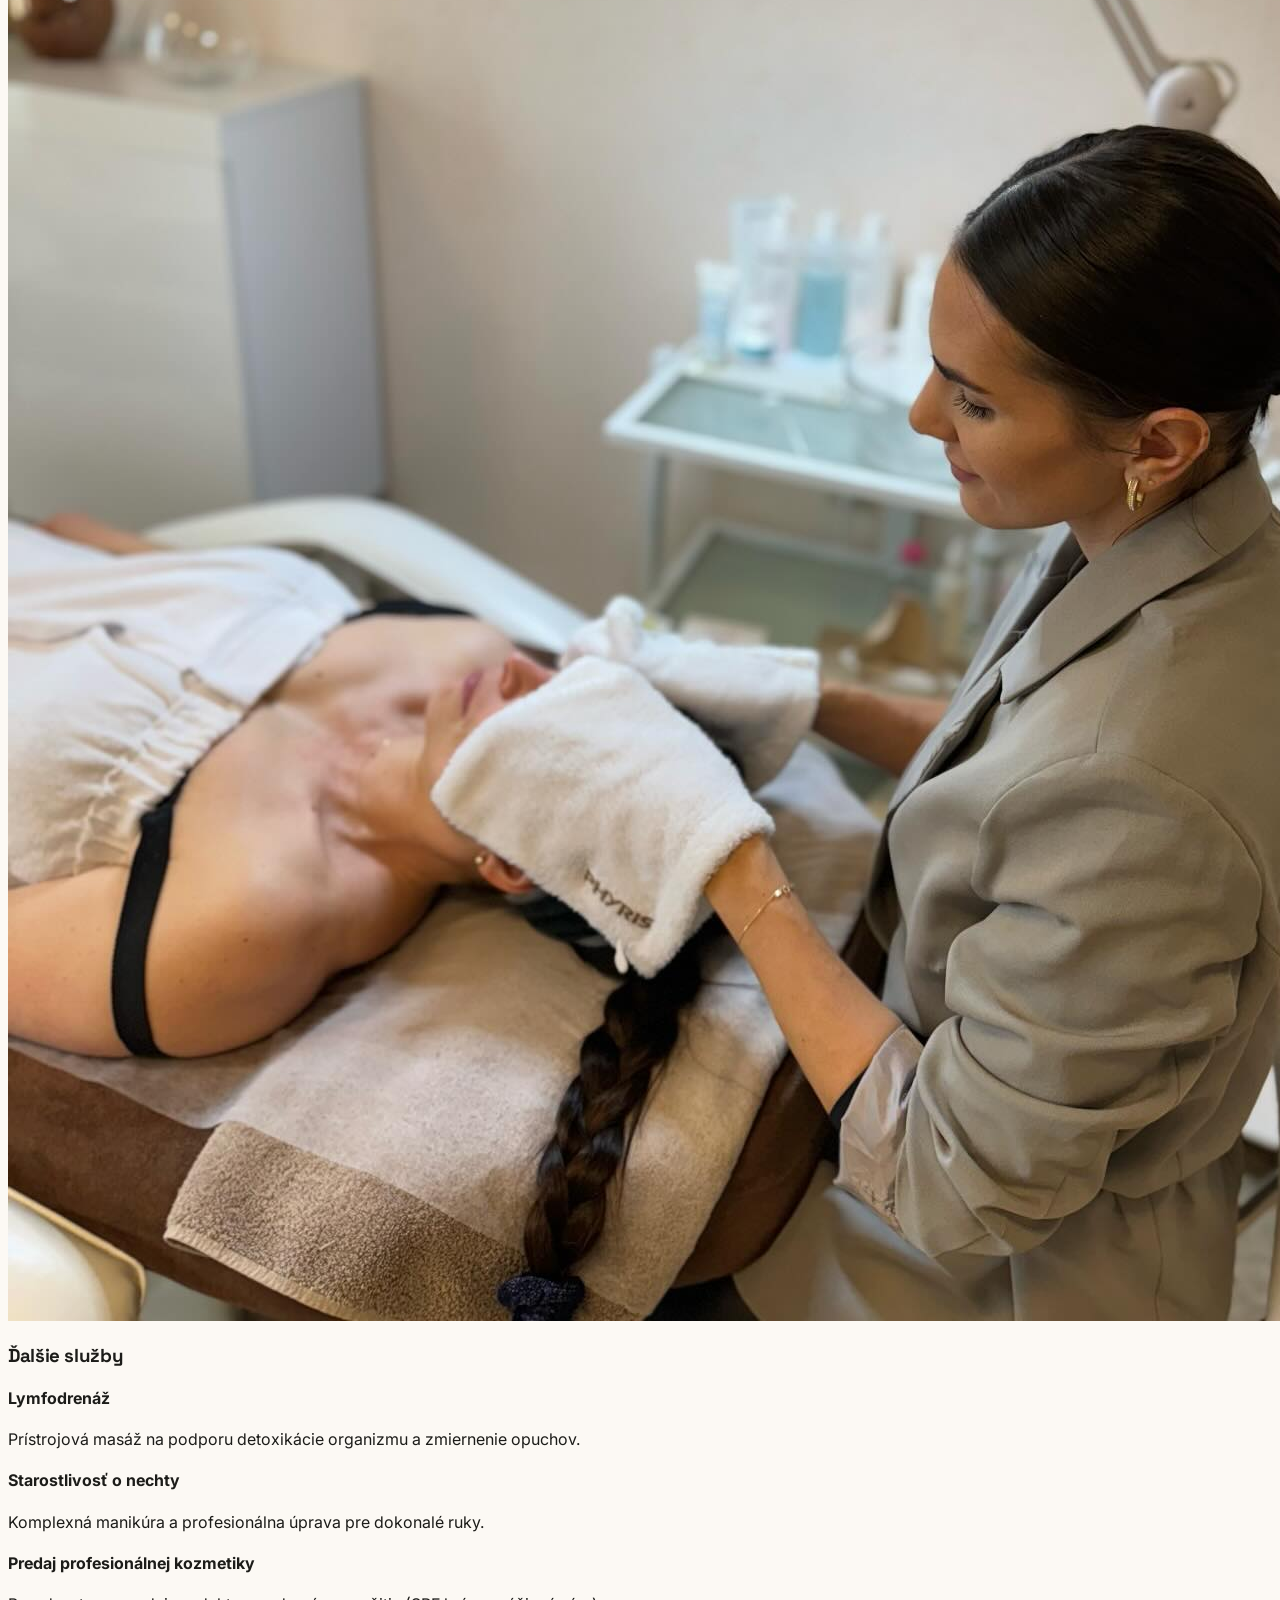
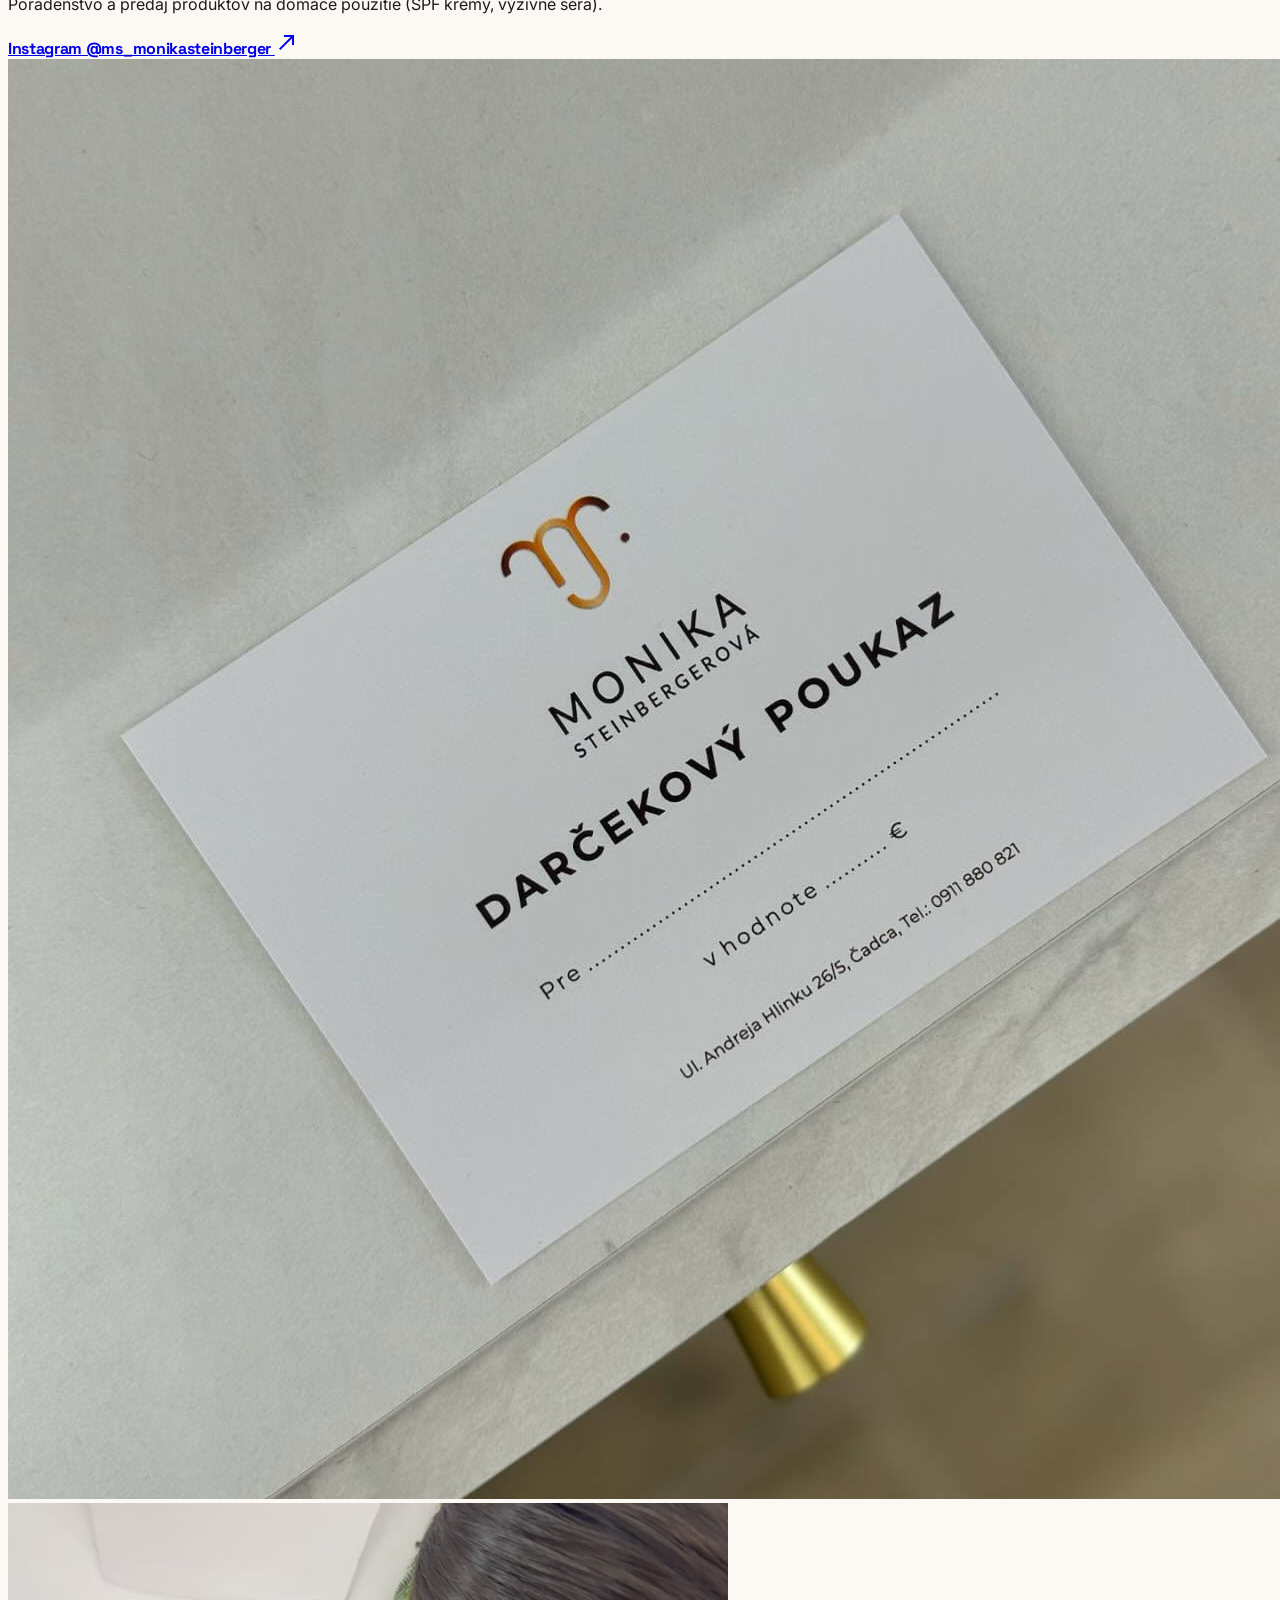
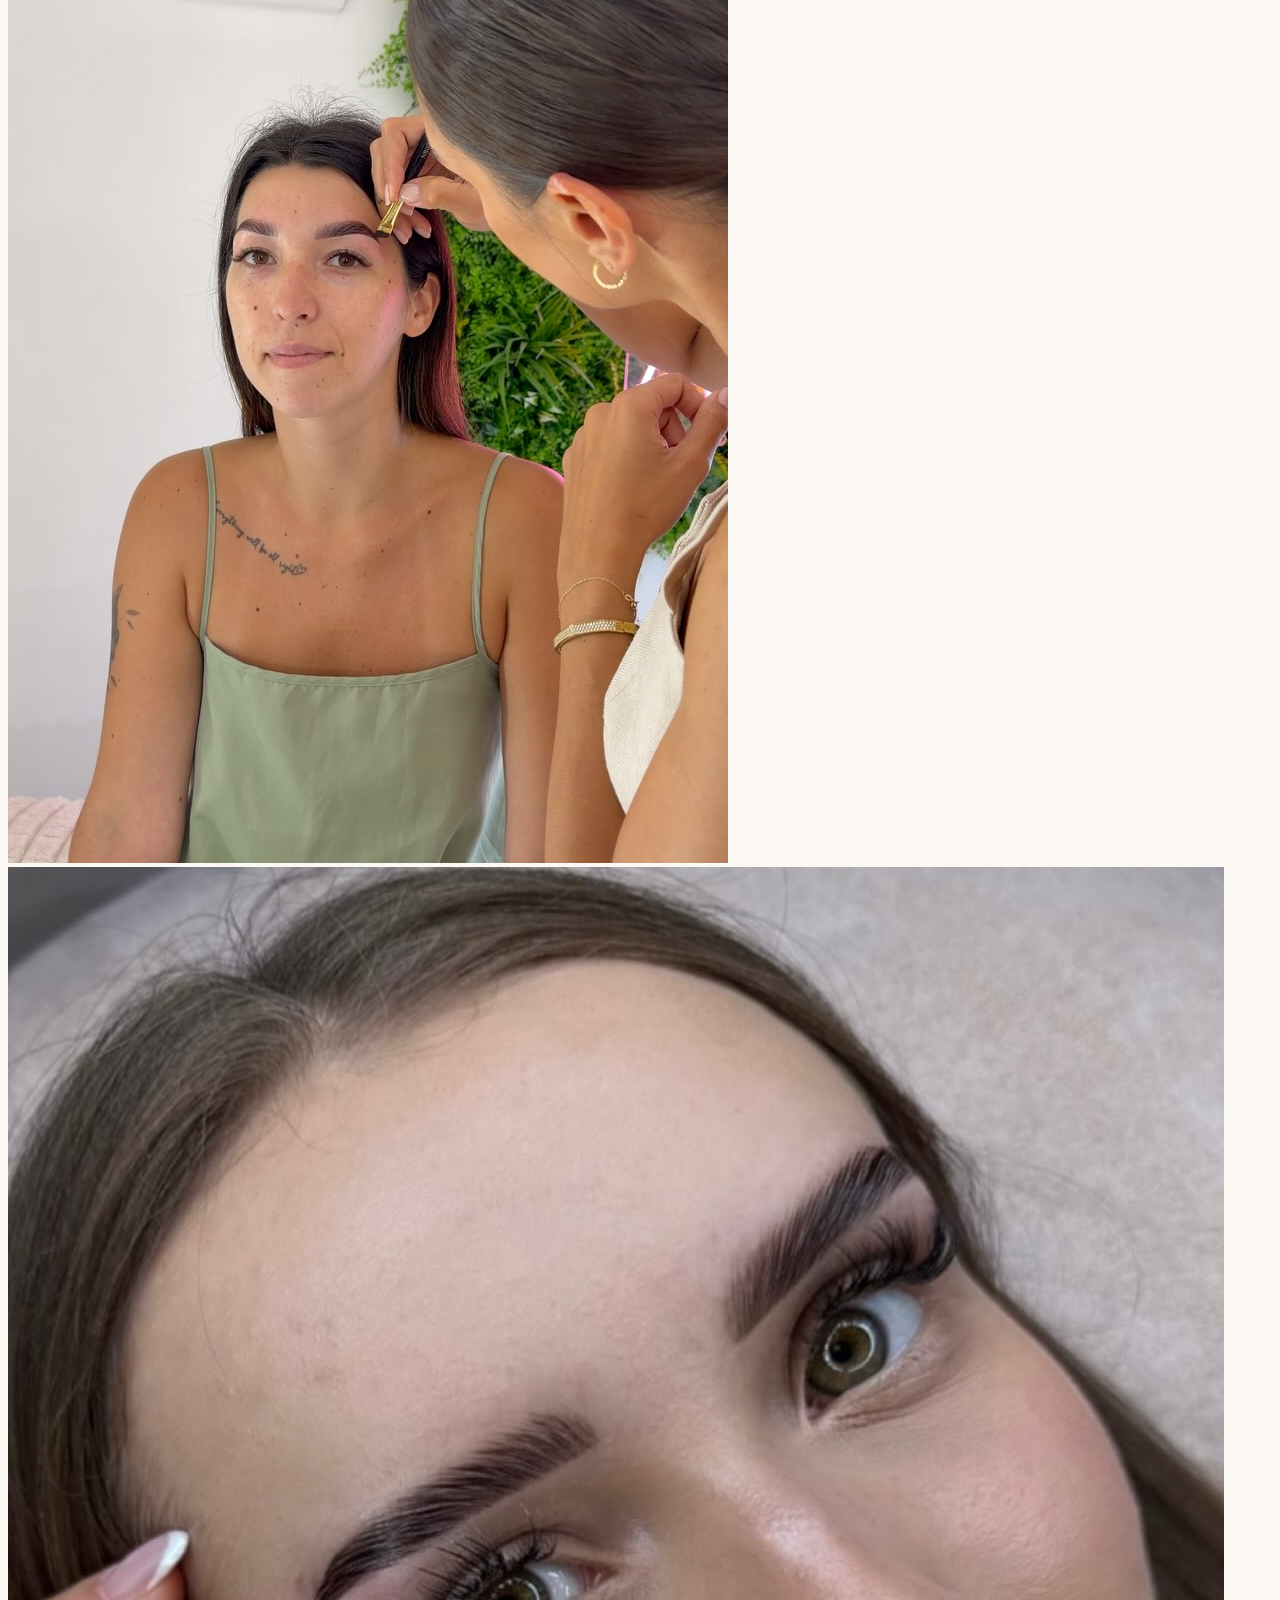
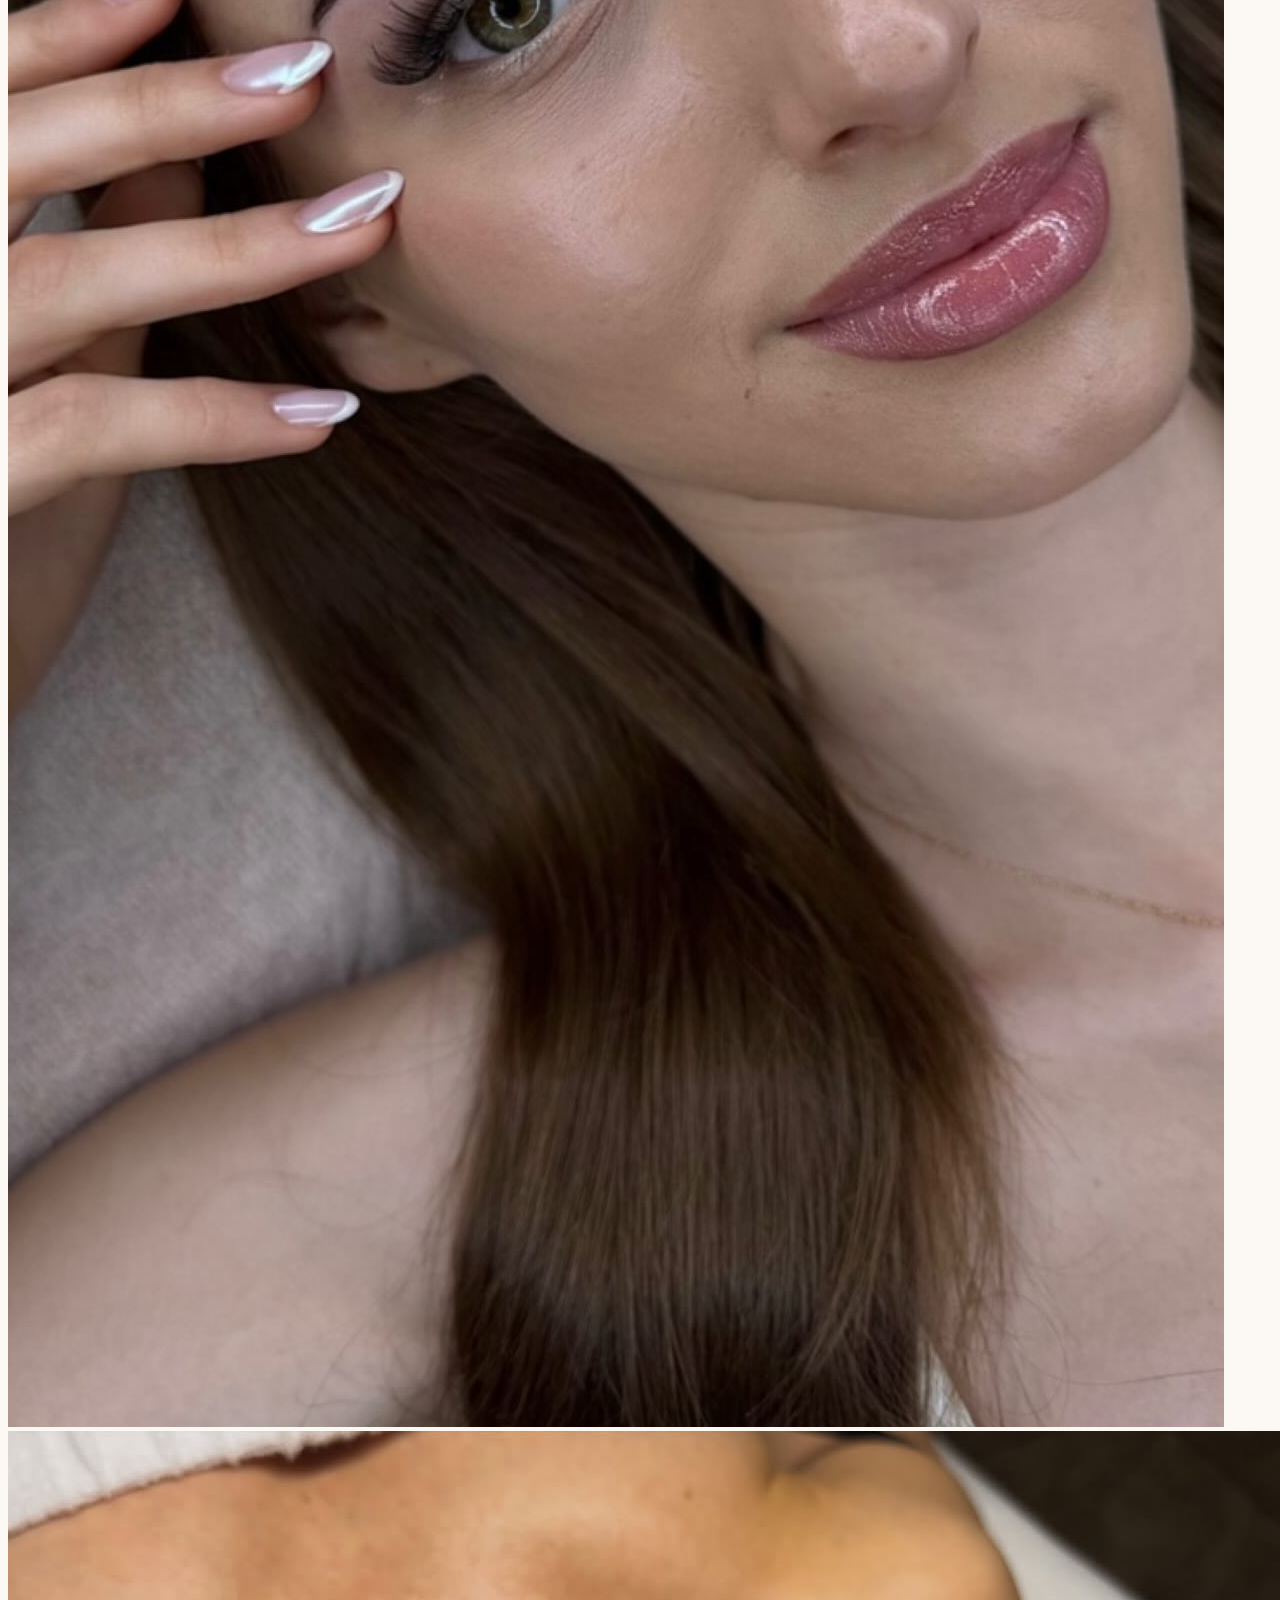
==== commit 966716df: "upravena" ====
--- a/index.html
+++ b/index.html
@@ -4,15 +4,21 @@
 <meta charset="utf-8"/>
 <meta content="width=device-width, initial-scale=1.0" name="viewport"/>
 <title>Kozmetický salón MS</title>
+
+<!-- Frameworks & Icons -->
 <script src="https://cdn.tailwindcss.com?plugins=forms,container-queries"></script>
-<link href="https://fonts.googleapis.com/css2?family=Material+Symbols+Outlined:wght,FILL@100..700,0..1&amp;display=swap" rel="stylesheet"/>
-<link href="https://fonts.googleapis.com" rel="preconnect"/>
-<link crossorigin="" href="https://fonts.gstatic.com" rel="preconnect"/>
-<link href="https://fonts.googleapis.com/css2?family=Inter:wght@400;600;700&amp;family=Playfair+Display:ital,wght@0,500;0,600;1,500&amp;display=swap" rel="stylesheet"/>
-<link rel="stylesheet" href="style.css"/>
+<link href="https://fonts.googleapis.com/css2?family=Material+Symbols+Outlined:opsz,wght,FILL,GRAD@20..48,100..700,0..1,-50..200&display=swap" rel="stylesheet"/>
+
+<!-- Google Fonts: Space Grotesk (Basic hrubé nadpisy) + Inter (Čistý text) -->
+<link rel="preconnect" href="https://fonts.googleapis.com"/>
+<link rel="preconnect" href="https://fonts.gstatic.com" crossorigin/>
+<link href="https://fonts.googleapis.com/css2?family=Inter:wght@400;500;600;700;800&family=Space+Grotesk:wght@600;700&display=swap" rel="stylesheet"/>
+
+<!-- Local Assets -->
+<link rel="stylesheet" href="styles.css"/>
 <script src="script.js" defer></script>
 
-<!-- Open Graph (Facebook, Instagram, WhatsApp...) -->
+<!-- Open Graph -->
 <link rel="icon" type="image/jpeg" href="LogoMs.jpg">
 <meta property="og:title" content="Kozmetický salón MS">
 <meta property="og:description" content="Odborná starostlivosť o vašu krásu v Čadci – permanentný make-up a prémiové pleťové ošetrenia.">
@@ -30,322 +36,354 @@
 <meta name="twitter:image" content="https://alexozaniak.github.io/Ms-Salon/LogoMs.jpg">
 </head>
 <body class="antialiased scroll-smooth">
+
 <!-- TopNavBar -->
-<nav class="fixed top-0 w-full z-50 bg-surface/90 backdrop-blur-xl border-b border-outline-variant/50">
-<div class="flex justify-between items-center w-full px-margin-mobile md:px-section-padding py-6 max-w-container-max mx-auto">
-<a class="font-headline-md text-headline-md text-primary italic" href="#">Kozmetický salón MS</a>
+<nav class="fixed top-0 w-full z-50 bg-surface/90 backdrop-blur-xl border-b border-outline-variant/40">
+<div class="flex justify-between items-center w-full px-margin-mobile md:px-section-padding py-4 md:py-5 max-w-container-max mx-auto">
+<a class="font-headline-md text-2xl md:text-3xl text-primary font-bold tracking-tight" href="#">Kozmetický salón MS</a>
 <div class="hidden md:flex gap-8 items-center">
-<a class="font-body-md text-body-md uppercase tracking-widest text-primary border-b border-primary/40 pb-1 hover:text-primary transition-colors duration-300" href="#domov">Domov</a>
-<a class="font-body-md text-body-md uppercase tracking-widest text-on-surface-variant hover:text-primary transition-colors duration-300" href="#o-mne">O mne</a>
-<a class="font-body-md text-body-md uppercase tracking-widest text-on-surface-variant hover:text-primary transition-colors duration-300" href="#sluzby">Služby</a>
-<a class="font-body-md text-body-md uppercase tracking-widest text-on-surface-variant hover:text-primary transition-colors duration-300" href="#recenzie">Recenzie</a>
-<a class="font-body-md text-body-md uppercase tracking-widest text-on-surface-variant hover:text-primary transition-colors duration-300" href="#kontakt">Kontakt</a>
+<a class="font-body-md text-xs uppercase tracking-[0.15em] font-bold text-primary border-b-2 border-primary pb-1" href="#domov">Domov</a>
+<a class="font-body-md text-xs uppercase tracking-[0.15em] font-semibold text-on-surface-variant hover:text-primary transition-colors duration-300" href="#o-mne">O mne</a>
+<a class="font-body-md text-xs uppercase tracking-[0.15em] font-semibold text-on-surface-variant hover:text-primary transition-colors duration-300" href="#sluzby">Služby</a>
+<a class="font-body-md text-xs uppercase tracking-[0.15em] font-semibold text-on-surface-variant hover:text-primary transition-colors duration-300" href="#recenzie">Recenzie</a>
+<a class="font-body-md text-xs uppercase tracking-[0.15em] font-semibold text-on-surface-variant hover:text-primary transition-colors duration-300" href="#kontakt">Kontakt</a>
 </div>
 <div class="flex items-center gap-4">
-<a class="hidden md:inline-flex bg-primary-container text-on-primary rounded-full px-6 py-3 font-label-sm text-label-sm uppercase hover:opacity-90 transition-opacity" href="tel:0949120821">Zavolať</a>
-<button class="md:hidden text-primary" id="mobile-menu-btn">
-<span class="material-symbols-outlined">menu</span>
+<a class="hidden md:inline-flex bg-primary text-on-primary rounded-full px-7 py-3 font-label-sm text-xs uppercase tracking-widest hover:bg-primary/90 transition-all shadow-sm font-bold" href="tel:0949120821">Zavolať</a>
+<button class="md:hidden text-primary p-2 focus:outline-none" id="mobile-menu-btn" aria-label="Menu">
+<span class="material-symbols-outlined text-3xl">menu</span>
 </button>
 </div>
 </div>
 </nav>
+
 <!-- Mobile Menu Overlay -->
-<div class="fixed inset-0 bg-surface z-[100] hidden flex-col items-center justify-center" id="mobile-menu-overlay">
-<button class="absolute top-6 right-margin-mobile text-primary" id="mobile-menu-close">
-<span class="material-symbols-outlined text-3xl">close</span>
+<div class="fixed inset-0 bg-surface/98 backdrop-blur-2xl z-[100] hidden flex-col items-center justify-center transition-all" id="mobile-menu-overlay">
+<button class="absolute top-6 right-margin-mobile text-primary p-2" id="mobile-menu-close" aria-label="Zatvoriť menu">
+<span class="material-symbols-outlined text-4xl">close</span>
 </button>
-<div class="flex flex-col items-center gap-8 text-center">
-<a class="font-headline-md text-headline-md text-primary mobile-link" href="#domov">Domov</a>
-<a class="font-headline-md text-headline-md text-primary mobile-link" href="#o-mne">O mne</a>
-<a class="font-headline-md text-headline-md text-primary mobile-link" href="#sluzby">Služby</a>
-<a class="font-headline-md text-headline-md text-primary mobile-link" href="#recenzie">Recenzie</a>
-<a class="font-headline-md text-headline-md text-primary mobile-link" href="#kontakt">Kontakt</a>
-</div>
-</div>
+<div class="flex flex-col items-center gap-7 text-center">
+<a class="font-headline-md text-3xl text-primary font-bold mobile-link" href="#domov">Domov</a>
+<a class="font-headline-md text-3xl text-primary font-bold mobile-link" href="#o-mne">O mne</a>
+<a class="font-headline-md text-3xl text-primary font-bold mobile-link" href="#sluzby">Služby</a>
+<a class="font-headline-md text-3xl text-primary font-bold mobile-link" href="#recenzie">Recenzie</a>
+<a class="font-headline-md text-3xl text-primary font-bold mobile-link" href="#kontakt">Kontakt</a>
+<a class="mt-4 bg-primary text-on-primary rounded-full px-8 py-4 font-label-sm text-sm uppercase tracking-widest font-bold" href="tel:0949120821">Zavolať teraz</a>
+</div>
+</div>
+
 <!-- Hero -->
-<section class="relative min-h-screen flex items-center pt-24 scroll-mt-[90px]" id="domov">
+<section class="relative min-h-[90vh] md:min-h-screen flex items-center pt-28 pb-16 scroll-mt-[90px]" id="domov">
 <div class="absolute inset-0 z-0">
-<div class="absolute inset-0 bg-surface/40 z-10"></div>
-<img alt="" class="w-full h-full object-cover" src="https://lh3.googleusercontent.com/aida-public/[base64]"/>
+<div class="absolute inset-0 bg-gradient-to-r from-surface/90 via-surface/60 to-transparent z-10"></div>
+<img alt="Kozmetický salón MS pozadie" class="w-full h-full object-cover object-center" src="https://images.unsplash.com/photo-1570172619644-dfd03ed5d881?auto=format&fit=crop&w=1600&q=80](https://images.unsplash.com/photo-1570172619644-dfd03ed5d881?auto=format&fit=crop&w=1600&q=80)"/>
 </div>
 <div class="relative z-10 w-full px-margin-mobile md:px-section-padding max-w-container-max mx-auto flex flex-col md:w-2/3">
-<div class="inline-flex items-center gap-2 text-primary font-label-sm text-label-sm uppercase tracking-widest mb-6">    
-</div>
-<h1 class="font-display-lg text-display-lg text-primary mb-6">Kozmetický salón MS</h1>
-<p class="font-body-lg text-body-lg text-on-surface-variant mb-10 max-w-xl">
-            Odborná starostlivosť o vašu krásu v Čadci. Špecializujeme sa na permanentný make-up a prémiové pleťové ošetrenia, ktoré podčiarknu vašu prirodzenú eleganciu.
-        </p>
+<span class="inline-block text-primary font-bold text-xs uppercase tracking-[0.2em] mb-3">Exkluzívna starostlivosť v Čadci</span>
+<h1 class="font-display-lg text-4xl sm:text-5xl md:text-6xl text-primary mb-6 font-bold leading-tight">Kozmetický salón MS</h1>
+<p class="font-body-lg text-base sm:text-lg text-on-surface-variant mb-8 max-w-xl leading-relaxed">
+    Odborná starostlivosť o vašu krásu v Čadci. Špecializujeme sa na <strong class="highlight-text">permanentný make-up</strong> a <strong class="highlight-text">prémiové pleťové ošetrenia</strong>, ktoré prirodzene podčiarknu vašu eleganciu.
+</p>
 <div class="flex flex-col sm:flex-row gap-4">
-<a class="inline-flex justify-center bg-primary-container text-on-primary rounded-full px-8 py-4 font-label-sm text-label-sm uppercase hover:opacity-90 transition-opacity" href="tel:0949120821">Zavolať</a>
-<a class="inline-flex justify-center border border-primary text-primary rounded-full px-8 py-4 font-label-sm text-label-sm uppercase hover:bg-primary/5 transition-colors" href="https://www.instagram.com/kozmeticky_salon_ms/" target="_blank">Sledovať na Instagrame</a>
-</div>
-</div>
-</section>
+<a class="inline-flex justify-center items-center bg-primary text-on-primary rounded-full px-8 py-4 font-label-sm text-xs uppercase tracking-widest hover:bg-primary/90 transition-all shadow-md text-center font-bold" href="tel:0949120821">Zavolať & Objednať sa</a>
+<a class="inline-flex justify-center items-center border-2 border-primary text-primary rounded-full px-8 py-4 font-label-sm text-xs uppercase tracking-widest hover:bg-primary/5 transition-colors text-center font-bold" href="https://www.instagram.com/kozmeticky_salon_ms/" target="_blank" rel="noopener">Sledovať na Instagrame</a>
+</div>
+</div>
+</section>
+
 <!-- O mne -->
-<section class="py-section-padding px-margin-mobile md:px-section-padding max-w-container-max mx-auto scroll-mt-[90px]" id="o-mne">
-<div class="grid grid-cols-1 md:grid-cols-12 gap-gutter items-center">
+<section class="py-16 md:py-24 px-margin-mobile md:px-section-padding max-w-container-max mx-auto scroll-mt-[90px]" id="o-mne">
+<div class="grid grid-cols-1 md:grid-cols-12 gap-8 md:gap-gutter items-center">
 <div class="md:col-span-5 relative">
-<div class="aspect-[3/4] w-full overflow-hidden rounded-xl">
-<img alt="Monika Steinberger" class="w-full h-full object-cover" src="Owner.jpg "/>
-</div>
-<div class="absolute -bottom-8 -right-8 w-48 h-48 bg-secondary-container rounded-full -z-10 hidden md:block"></div>
-</div>
-<div class="md:col-span-6 md:col-start-7 flex flex-col justify-center">
-    <a href="https://www.instagram.com/ms_monikasteinberger/" target="_blank">
-<h2 class=" text-headline-lg text-primary mb-6">Monika Steinberger</h2>
-<p class="font-body-lg text-body-lg text-on-surface-variant mb-6">
-    </a>
-                Vitajte v mojom salóne. Kráse a kozmetike sa venujem profesionálne s dôrazom na individuálny prístup a prirodzené výsledky.
-            </p>
+<div class="aspect-[3/4] w-full overflow-hidden rounded-2xl shadow-lg">
+<img alt="Monika Steinberger" class="w-full h-full object-cover" src="Owner.jpg"/>
+</div>
+<div class="absolute -bottom-6 -right-6 w-40 h-40 bg-secondary-container rounded-full -z-10 hidden md:block opacity-60"></div>
+</div>
+<div class="md:col-span-7 md:pl-6 flex flex-col justify-center">
+<a href="https://www.instagram.com/ms_monikasteinberger/" target="_blank" rel="noopener" class="group inline-block">
+    <h2 class="font-headline-lg text-3xl md:text-4xl text-primary mb-4 group-hover:opacity-80 transition-opacity font-bold">Monika Steinberger</h2>
+</a>
+<p class="font-body-lg text-base md:text-lg text-on-surface-variant mb-6 leading-relaxed">
+    Vitajte v mojom salóne. Kráse a kozmetike sa venujem profesionálne s dôrazom na <strong class="highlight-text">individuálny prístup</strong> a perfektne vyzerajúce, <strong class="highlight-text">prirodzené výsledky</strong>.
+</p>
 <ul class="space-y-4">
-<li class="flex items-start gap-4">
-<span class="material-symbols-outlined text-primary mt-1">check_circle</span>
-<span class="font-body-md text-body-md text-on-surface">10+ rokov skúseností v oblasti PMU (permanentného make-upu).</span>
+<li class="flex items-start gap-3">
+<span class="material-symbols-outlined text-primary shrink-0 mt-0.5">check_circle</span>
+<span class="font-body-md text-sm md:text-base text-on-surface"><strong class="highlight-text">10+ rokov skúseností</strong> v oblasti PMU (permanentného make-upu).</span>
 </li>
-<li class="flex items-start gap-4">
-<span class="material-symbols-outlined text-primary mt-1">check_circle</span>
-<span class="font-body-md text-body-md text-on-surface">Pravidelné odborné školenia a neustále vzdelávanie sa v najnovších technikách (napr. najnovšie techniky laminácie obočia).</span>
+<li class="flex items-start gap-3">
+<span class="material-symbols-outlined text-primary shrink-0 mt-0.5">check_circle</span>
+<span class="font-body-md text-sm md:text-base text-on-surface">Pravidelné odborné školenia a najnovšie trendy (napr. moderná laminácia obočia).</span>
 </li>
-<li class="flex items-start gap-4">
-<span class="material-symbols-outlined text-primary mt-1">check_circle</span>
-<span class="font-body-md text-body-md text-on-surface">Práca výhradne s prémiovými systémami a produktami.</span>
+<li class="flex items-start gap-3">
+<span class="material-symbols-outlined text-primary shrink-0 mt-0.5">check_circle</span>
+<span class="font-body-md text-sm md:text-base text-on-surface">Práca výhradne s <strong class="highlight-text">prémiovými produktami</strong> a bezpečnými systémami.</span>
 </li>
-<li class="flex items-start gap-4">
-<span class="material-symbols-outlined text-primary mt-1">check_circle</span>
-<span class="font-body-md text-body-md text-on-surface">Akreditovaný tím profesionálov.</span>
+<li class="flex items-start gap-3">
+<span class="material-symbols-outlined text-primary shrink-0 mt-0.5">check_circle</span>
+<span class="font-body-md text-sm md:text-base text-on-surface">Akreditovaný tím skúsených profesionálov.</span>
 </li>
 </ul>
 </div>
 </div>
 </section>
+
 <!-- Služby -->
-<section class="py-section-padding px-margin-mobile md:px-section-padding bg-surface-container-lowest scroll-mt-[90px]" id="sluzby">
+<section class="py-16 md:py-24 px-margin-mobile md:px-section-padding bg-surface-container-lowest scroll-mt-[90px]" id="sluzby">
 <div class="max-w-container-max mx-auto">
-<div class="text-center mb-16">
-<h2 class="font-headline-lg text-headline-lg text-primary mb-4">Naše Služby</h2>
-<p class="font-body-lg text-body-lg text-on-surface-variant max-w-2xl mx-auto">Komplexná starostlivosť o vašu krásu pod jednou strechou.</p>
-</div>
-<div class="space-y-24">
+<div class="text-center mb-12 md:mb-16">
+<h2 class="font-headline-lg text-3xl md:text-4xl text-primary mb-3 font-bold">Naše Služby</h2>
+<p class="font-body-lg text-base md:text-lg text-on-surface-variant max-w-2xl mx-auto">Komplexná a odborná starostlivosť o vašu krásu pod jednou strechou.</p>
+</div>
+
+<div class="space-y-16 md:space-y-24">
 <!-- Group 1 -->
-<div class="grid grid-cols-1 md:grid-cols-2 gap-gutter items-center">
+<div class="grid grid-cols-1 md:grid-cols-2 gap-8 md:gap-gutter items-center">
 <div class="order-2 md:order-1">
-<h3 class="font-headline-md text-headline-md text-primary mb-6">Permanentný make-up</h3>
+<h3 class="font-headline-md text-2xl md:text-3xl text-primary mb-6 border-b border-outline-variant/40 pb-3 font-bold">Permanentný make-up</h3>
 <div class="space-y-6">
 <div>
-<h4 class="font-body-lg text-body-lg font-semibold text-on-surface mb-2">PMU obočia</h4>
-<p class="font-body-md text-body-md text-on-surface-variant">Technika Dustybrows s individuálnym návrhom tvaru pre prirodzený vzhľad (výdrž 1–3 roky).</p>
-</div>
-<div>
-<h4 class="font-body-lg text-body-lg font-semibold text-on-surface mb-2">PMU pier</h4>
-<p class="font-body-md text-body-md text-on-surface-variant">Zjednotenie farby, prirodzené tónovanie a jemné korekcie tvaru.</p>
-</div>
-</div>
-</div>
-<div class="order-1 md:order-2 aspect-square rounded-2xl overflow-hidden">
-<img alt="PMU obočia" class="w-full h-full object-cover" src="Salon1.jpg    "/>
-</div>
-</div>
+<h4 class="font-body-lg text-lg font-bold text-on-surface mb-1">PMU obočia</h4>
+<p class="font-body-md text-sm md:text-base text-on-surface-variant">Technika <span class="highlight-text">Dustybrows</span> s individuálnym návrhom tvaru pre prirodzený vzhľad (výdrž <strong class="text-primary font-bold">1–3 roky</strong>).</p>
+</div>
+<div>
+<h4 class="font-body-lg text-lg font-bold text-on-surface mb-1">PMU pier</h4>
+<p class="font-body-md text-sm md:text-base text-on-surface-variant">Zjednotenie farby, jemné tónovanie a korekcia kontúr pre plnejší efekt.</p>
+</div>
+</div>
+</div>
+<div class="order-1 md:order-2 aspect-[4/3] md:aspect-square rounded-2xl overflow-hidden shadow-sm interactive-card">
+<img alt="PMU obočia" class="w-full h-full object-cover service-card-img" src="Salon1.jpg"/>
+</div>
+</div>
+
 <!-- Group 2 -->
-<div class="grid grid-cols-1 md:grid-cols-2 gap-gutter items-center">
-<div class="aspect-square rounded-2xl overflow-hidden bg-surface-container">
-<img alt="Obočie a mihalnice" class="w-full h-full object-cover" src="MsObocieAMihalnice.jpg"/>
-</div>
-<div>
-<h3 class="font-headline-md text-headline-md text-primary mb-6">Starostlivosť o obočie a mihalnice</h3>
+<div class="grid grid-cols-1 md:grid-cols-2 gap-8 md:gap-gutter items-center">
+<div class="aspect-[4/3] md:aspect-square rounded-2xl overflow-hidden shadow-sm interactive-card">
+<img alt="Obočie a mihalnice" class="w-full h-full object-cover service-card-img" src="MsObocieAMihalnice.jpg"/>
+</div>
+<div>
+<h3 class="font-headline-md text-2xl md:text-3xl text-primary mb-6 border-b border-outline-variant/40 pb-3 font-bold">Starostlivosť o obočie a mihalnice</h3>
 <div class="space-y-6">
 <div>
-<h4 class="font-body-lg text-body-lg font-semibold text-on-surface mb-2">Laminácia obočia</h4>
-<p class="font-body-md text-body-md text-on-surface-variant">Dlhodobá fixácia chĺpkov do požadovaného tvaru pre plnší vzhľad.</p>
-</div>
-<div>
-<h4 class="font-body-lg text-body-lg font-semibold text-on-surface mb-2">Lash lift</h4>
-<p class="font-body-md text-body-md text-on-surface-variant">Prirodzené vytočenie a zvýraznenie vašich vlastných mihalníc.</p>
-</div>
-<div>
-<h4 class="font-body-lg text-body-lg font-semibold text-on-surface mb-2">Aplikácia a úprava mihalníc</h4>
-<p class="font-body-md text-body-md text-on-surface-variant">Profesionálne predlžovanie a zahusťovanie mihalníc na mieru.</p>
-</div>
-</div>
-</div>
-</div>
+<h4 class="font-body-lg text-lg font-bold text-on-surface mb-1">Laminácia obočia</h4>
+<p class="font-body-md text-sm md:text-base text-on-surface-variant">Dlhodobá fixácia chĺpkov do požadovaného tvaru pre upravený a plný vzhľad.</p>
+</div>
+<div>
+<h4 class="font-body-lg text-lg font-bold text-on-surface mb-1">Lash lift</h4>
+<p class="font-body-md text-sm md:text-base text-on-surface-variant">Prirodzené vytočenie, optické predĺženie a zvýraznenie vlastných mihalníc.</p>
+</div>
+<div>
+<h4 class="font-body-lg text-lg font-bold text-on-surface mb-1">Aplikácia a úprava mihalníc</h4>
+<p class="font-body-md text-sm md:text-base text-on-surface-variant">Profesionálne predlžovanie a zahusťovanie mihalníc šité na mieru.</p>
+</div>
+</div>
+</div>
+</div>
+
 <!-- Group 3 -->
-<div class="grid grid-cols-1 md:grid-cols-2 gap-gutter items-center">
+<div class="grid grid-cols-1 md:grid-cols-2 gap-8 md:gap-gutter items-center">
 <div class="order-2 md:order-1">
-<h3 class="font-headline-md text-headline-md text-primary mb-6">Pleťové a špeciálne ošetrenia</h3>
+<h3 class="font-headline-md text-2xl md:text-3xl text-primary mb-6 border-b border-outline-variant/40 pb-3 font-bold">Pleťové a špeciálne ošetrenia</h3>
 <div class="space-y-6">
 <div>
-<h4 class="font-body-lg text-body-lg font-semibold text-on-surface mb-2">Carbon Peel / Hollywood Peel</h4>
-<p class="font-body-md text-body-md text-on-surface-variant">Revolučné laserové ošetrenie pre okamžité omladenie a rozjasnenie pleti.</p>
-</div>
-<div>
-<h4 class="font-body-lg text-body-lg font-semibold text-on-surface mb-2">Hĺbkové čistenie</h4>
-<p class="font-body-md text-body-md text-on-surface-variant">Dôkladné prečistenie pórov a obnova kožnej bariéry.</p>
-</div>
-<div>
-<h4 class="font-body-lg text-body-lg font-semibold text-on-surface mb-2">Hydratačné kúry, peelingy a masky</h4>
-<p class="font-body-md text-body-md text-on-surface-variant">Intenzívna výživa vrátane ošetrení s vitamínom C pre žiarivý vzhľad.</p>
-</div>
-</div>
-</div>
-<div class="order-1 md:order-2 aspect-square rounded-2xl overflow-hidden">
-<img alt="Pleťové ošetrenia" class="w-full h-full object-cover" src="salon2.jpg"/>
-</div>
-</div>
+<h4 class="font-body-lg text-lg font-bold text-on-surface mb-1">Carbon Peel / Hollywood Peel</h4>
+<p class="font-body-md text-sm md:text-base text-on-surface-variant">Revolučné laserové ošetrenie pre okamžité omladenie, stiahnutie pórov a rozjasnenie pleti.</p>
+</div>
+<div>
+<h4 class="font-body-lg text-lg font-bold text-on-surface mb-1">Hĺbkové čistenie pleti</h4>
+<p class="font-body-md text-sm md:text-base text-on-surface-variant">Dôkladné vyčistenie pórov, obnova kožnej bariéry a hĺbková regenerácia.</p>
+</div>
+<div>
+<h4 class="font-body-lg text-lg font-bold text-on-surface mb-1">Hydratačné kúry, peelingy & masky</h4>
+<p class="font-body-md text-sm md:text-base text-on-surface-variant">Intenzívna výživa vrátane sér s <strong class="highlight-text">Vitamínom C</strong> pre žiarivú pleť.</p>
+</div>
+</div>
+</div>
+<div class="order-1 md:order-2 aspect-[4/3] md:aspect-square rounded-2xl overflow-hidden shadow-sm interactive-card">
+<img alt="Pleťové ošetrenia" class="w-full h-full object-cover service-card-img" src="salon2.jpg"/>
+</div>
+</div>
+
 <!-- Group 4 -->
-<div class="grid grid-cols-1 md:grid-cols-2 gap-gutter items-center">
-<div class="aspect-square rounded-2xl overflow-hidden bg-surface-container">
-<img alt="Ďalšie služby" class="w-full h-full object-cover" src="MsADalsieSluzby.jpg"/>
-</div>
-<div>
-<h3 class="font-headline-md text-headline-md text-primary mb-6">Ďalšie služby</h3>
+<div class="grid grid-cols-1 md:grid-cols-2 gap-8 md:gap-gutter items-center">
+<div class="aspect-[4/3] md:aspect-square rounded-2xl overflow-hidden shadow-sm interactive-card">
+<img alt="Ďalšie služby" class="w-full h-full object-cover service-card-img" src="MsADalsieSluzby.jpg"/>
+</div>
+<div>
+<h3 class="font-headline-md text-2xl md:text-3xl text-primary mb-6 border-b border-outline-variant/40 pb-3 font-bold">Ďalšie služby</h3>
 <div class="space-y-6">
 <div>
-<h4 class="font-body-lg text-body-lg font-semibold text-on-surface mb-2">Lymfodrenáž</h4>
-<p class="font-body-md text-body-md text-on-surface-variant">Prístrojová masáž na podporu detoxikácie a zmiernenie opuchov.</p>
-</div>
-<div>
-<h4 class="font-body-lg text-body-lg font-semibold text-on-surface mb-2">Starostlivosť o nechty</h4>
-<p class="font-body-md text-body-md text-on-surface-variant">Komplexná manikúra a úprava nechtov pre dokonalý vzhľad rúk.</p>
-</div>
-<div>
-<h4 class="font-body-lg text-body-lg font-semibold text-on-surface mb-2">Predaj profesionálnej kozmetiky</h4>
-<p class="font-body-md text-body-md text-on-surface-variant">Odborné poradenstvo a predaj produktov na domácu starostlivosť (SPF krémy, spreje).</p>
-</div>
-</div>
-</div>
-</div>
-</div>
-</div>
-</section>
+<h4 class="font-body-lg text-lg font-bold text-on-surface mb-1">Lymfodrenáž</h4>
+<p class="font-body-md text-sm md:text-base text-on-surface-variant">Prístrojová masáž na podporu detoxikácie organizmu a zmiernenie opuchov.</p>
+</div>
+<div>
+<h4 class="font-body-lg text-lg font-bold text-on-surface mb-1">Starostlivosť o nechty</h4>
+<p class="font-body-md text-sm md:text-base text-on-surface-variant">Komplexná manikúra a profesionálna úprava pre dokonalé ruky.</p>
+</div>
+<div>
+<h4 class="font-body-lg text-lg font-bold text-on-surface mb-1">Predaj profesionálnej kozmetiky</h4>
+<p class="font-body-md text-sm md:text-base text-on-surface-variant">Poradenstvo a predaj produktov na domáce použitie (SPF krémy, výživné séra).</p>
+</div>
+</div>
+</div>
+</div>
+
+</div>
+</div>
+</section>
+
 <!-- Instagram Strip -->
-<section class="py-section-padding overflow-hidden scroll-mt-[90px]" id="instagram">
-<div class="text-center mb-10 px-margin-mobile">
-<a class="inline-flex items-center gap-2 font-headline-md text-headline-md text-primary hover:opacity-80 transition-opacity" href="https://www.instagram.com/kozmeticky_salon_ms/" target="_blank">
-            Instagram @ms_monikasteinberger
-            <span class="material-symbols-outlined">north_east</span>
-</a>
-<div class="grid grid-cols-2 md:grid-cols-4 gap-4 px-margin-mobile md:px-section-padding max-w-container-max mx-auto">
-<div class="aspect-square overflow-hidden rounded-xl">
-<img alt="Instagram post" class="block w-full h-full object-cover" src="MsSalon1_insta.jpg"/>
-</div>
-<div class="aspect-square overflow-hidden rounded-xl">
-<img alt="Instagram post" class="block w-full h-full object-cover" src="MsSalon2_insta.jpg"/>
-</div>
-<div class="aspect-square overflow-hidden rounded-xl">
-<img alt="Instagram post" class="block w-full h-full object-cover" src="MsSalon3_insta.jpg"/>
-</div>
-<div class="aspect-square overflow-hidden rounded-xl">
-<img alt="Instagram post" class="block w-full h-full object-cover" src="MsSalon4_insta.jpg"/>
-</div>
-</div>
-</section>
+<section class="py-16 md:py-24 overflow-hidden scroll-mt-[90px]" id="instagram">
+<div class="text-center mb-8 px-margin-mobile">
+<a class="inline-flex items-center gap-2 font-headline-md text-2xl md:text-3xl text-primary hover:opacity-80 transition-opacity font-bold" href="https://www.instagram.com/kozmeticky_salon_ms/" target="_blank" rel="noopener">
+    <span>Instagram @ms_monikasteinberger</span>
+    <span class="material-symbols-outlined text-xl">north_east</span>
+</a>
+</div>
+<div class="grid grid-cols-2 md:grid-cols-4 gap-3 md:gap-4 px-margin-mobile md:px-section-padding max-w-container-max mx-auto">
+<div class="aspect-square overflow-hidden rounded-xl shadow-sm interactive-card">
+<img alt="Instagram ukážka" class="w-full h-full object-cover" src="MsSalon1_insta.jpg"/>
+</div>
+<div class="aspect-square overflow-hidden rounded-xl shadow-sm interactive-card">
+<img alt="Instagram ukážka" class="w-full h-full object-cover" src="MsSalon2_insta.jpg"/>
+</div>
+<div class="aspect-square overflow-hidden rounded-xl shadow-sm interactive-card">
+<img alt="Instagram ukážka" class="w-full h-full object-cover" src="MsSalon3_insta.jpg"/>
+</div>
+<div class="aspect-square overflow-hidden rounded-xl shadow-sm interactive-card">
+<img alt="Instagram ukážka" class="w-full h-full object-cover" src="MsSalon4_insta.jpg"/>
+</div>
+</div>
+</section>
+
 <!-- Recenzie -->
-<section class="py-section-padding px-margin-mobile md:px-section-padding bg-surface-container scroll-mt-[90px]" id="recenzie">
+<section class="py-16 md:py-24 px-margin-mobile md:px-section-padding bg-surface-container scroll-mt-[90px]" id="recenzie">
 <div class="max-w-container-max mx-auto">
-<div class="text-center mb-16">
-<div class="inline-flex items-center justify-center gap-2 text-primary font-label-sm text-label-sm uppercase tracking-widest mb-4">
-<span class="material-symbols-outlined text-base">verified</span>
+<div class="text-center mb-12">
+<div class="inline-flex items-center justify-center gap-2 text-primary font-bold text-xs uppercase tracking-widest mb-3 bg-surface px-4 py-1.5 rounded-full border border-outline-variant/30 shadow-sm">
+<span class="material-symbols-outlined filled-star text-sm">star</span>
 <span>100 % odporúčanie · 43 recenzií</span>
 </div>
-<h2 class="font-headline-lg text-headline-lg text-primary">Čo hovoria klientky</h2>
-</div>
-<div class="grid grid-cols-1 md:grid-cols-3 gap-8">
-<div class="bg-surface p-8 rounded-2xl border border-outline-variant/30">
-<div class="flex text-primary mb-4">
-<span class="material-symbols-outlined">star</span><span class="material-symbols-outlined">star</span><span class="material-symbols-outlined">star</span><span class="material-symbols-outlined">star</span><span class="material-symbols-outlined">star</span>
-</div>
-<a href="https://www.facebook.com/kozmetickysalonMS/reviews/?id=100063506775649&sk=reviews&locale=sk_SK" target="_blank">
-<p class="font-body-lg text-body-lg text-on-surface-variant italic mb-6">"Určite odporúčam 😊 mne Monika vykúzlila z pokazeného starého odfláknutého obočka z iného salónu nové, prirodzené a krásne, konečne ráno nemusím nič opravovať a dokreslovať 👏👏 ďakujem 🙏 ❤️"</p>
-<p class="font-label-sm text-label-sm uppercase tracking-widest text-on-surface">— Michaela B.</p>
-</a>
-</div>
-<div class="bg-surface p-8 rounded-2xl border border-outline-variant/30">
-<div class="flex text-primary mb-4">
-<span class="material-symbols-outlined">star</span><span class="material-symbols-outlined">star</span><span class="material-symbols-outlined">star</span><span class="material-symbols-outlined">star</span><span class="material-symbols-outlined">star</span>
-</div>
-<a href="https://www.facebook.com/kozmetickysalonMS/reviews/?id=100063506775649&sk=reviews&locale=sk_SK" target="_blank">
-<p class="font-body-lg text-body-lg text-on-surface-variant italic mb-6">"Najšikovnejšia! Odporúčam všetkými desiatimi ❤️"</p>
-<p class="font-label-sm text-label-sm uppercase tracking-widest text-on-surface">— Bianka K.</p>
-</a>
-</div>
-<div class="bg-surface p-8 rounded-2xl border border-outline-variant/30">
-<div class="flex text-primary mb-4">
-<span class="material-symbols-outlined">star</span><span class="material-symbols-outlined">star</span><span class="material-symbols-outlined">star</span><span class="material-symbols-outlined">star</span><span class="material-symbols-outlined">star</span>
-</div>
-<a href="https://www.facebook.com/kozmetickysalonMS/reviews/?id=100063506775649&sk=reviews&locale=sk_SK" target="_blank">
-<p class="font-body-lg text-body-lg text-on-surface-variant italic mb-6">"👍prístup, komunikácia a kvalitne odvedená práca ⚘"</p>
-<p class="font-label-sm text-label-sm uppercase tracking-widest text-on-surface">— Alexandra H.</p>
-</a>
-</div>
-</div>
-</div>
-</section>
+<h2 class="font-headline-lg text-3xl md:text-4xl text-primary font-bold">Čo hovoria klientky</h2>
+</div>
+<div class="grid grid-cols-1 md:grid-cols-3 gap-6">
+
+<a href="https://www.facebook.com/kozmetickysalonMS/reviews/?id=100063506775649&sk=reviews&locale=sk_SK" target="_blank" rel="noopener" class="bg-surface p-6 md:p-8 rounded-2xl border border-outline-variant/30 flex flex-col justify-between interactive-card">
+<div>
+<div class="flex mb-4 gap-1">
+<span class="material-symbols-outlined filled-star text-2xl">star</span>
+<span class="material-symbols-outlined filled-star text-2xl">star</span>
+<span class="material-symbols-outlined filled-star text-2xl">star</span>
+<span class="material-symbols-outlined filled-star text-2xl">star</span>
+<span class="material-symbols-outlined filled-star text-2xl">star</span>
+</div>
+<p class="font-body-md text-sm md:text-base text-on-surface-variant italic mb-6 leading-relaxed">"Určite odporúčam 😊 mne Monika vykúzlila z pokazeného starého odfláknutého obočka z iného salónu nové, prirodzené a krásne, konečne ráno nemusím nič opravovať a dokreslovať 👏👏 ďakujem 🙏 ❤️"</p>
+</div>
+<p class="font-label-sm text-xs uppercase tracking-widest text-primary font-bold">— Michaela B.</p>
+</a>
+
+<a href="https://www.facebook.com/kozmetickysalonMS/reviews/?id=100063506775649&sk=reviews&locale=sk_SK" target="_blank" rel="noopener" class="bg-surface p-6 md:p-8 rounded-2xl border border-outline-variant/30 flex flex-col justify-between interactive-card">
+<div>
+<div class="flex mb-4 gap-1">
+<span class="material-symbols-outlined filled-star text-2xl">star</span>
+<span class="material-symbols-outlined filled-star text-2xl">star</span>
+<span class="material-symbols-outlined filled-star text-2xl">star</span>
+<span class="material-symbols-outlined filled-star text-2xl">star</span>
+<span class="material-symbols-outlined filled-star text-2xl">star</span>
+</div>
+<p class="font-body-md text-sm md:text-base text-on-surface-variant italic mb-6 leading-relaxed">"Najšikovnejšia! Odporúčam všetkými desiatimi ❤️"</p>
+</div>
+<p class="font-label-sm text-xs uppercase tracking-widest text-primary font-bold">— Bianka K.</p>
+</a>
+
+<a href="https://www.facebook.com/kozmetickysalonMS/reviews/?id=100063506775649&sk=reviews&locale=sk_SK" target="_blank" rel="noopener" class="bg-surface p-6 md:p-8 rounded-2xl border border-outline-variant/30 flex flex-col justify-between interactive-card">
+<div>
+<div class="flex mb-4 gap-1">
+<span class="material-symbols-outlined filled-star text-2xl">star</span>
+<span class="material-symbols-outlined filled-star text-2xl">star</span>
+<span class="material-symbols-outlined filled-star text-2xl">star</span>
+<span class="material-symbols-outlined filled-star text-2xl">star</span>
+<span class="material-symbols-outlined filled-star text-2xl">star</span>
+</div>
+<p class="font-body-md text-sm md:text-base text-on-surface-variant italic mb-6 leading-relaxed">"👍 prístup, komunikácia a kvalitne odvedená práca ⚘"</p>
+</div>
+<p class="font-label-sm text-xs uppercase tracking-widest text-primary font-bold">— Alexandra H.</p>
+</a>
+
+</div>
+</div>
+</section>
+
 <!-- Kontakt -->
-<section class="py-section-padding px-margin-mobile md:px-section-padding max-w-container-max mx-auto scroll-mt-[90px]" id="kontakt">
-<div class="grid grid-cols-1 md:grid-cols-2 gap-16">
-<div>
-<h2 class="font-headline-lg text-headline-lg text-primary mb-8">Kontakt</h2>
-<div class="space-y-6 mb-12">
-<div>
-<h3 class="font-body-lg text-body-lg font-semibold text-on-surface mb-1">Kozmetický salón MS</h3>
-<p class="font-body-md text-body-md text-on-surface-variant">Čadca, Slovensko</p>
-</div>
-<div>
-<h3 class="font-body-lg text-body-lg font-semibold text-on-surface mb-1">Telefón</h3>
-<p class="font-body-md text-body-md text-on-surface-variant"><a class="hover:text-primary transition-colors" href="tel:0949120821">0949 120 821</a></p>
-</div>
-<div>
-<h3 class="font-body-lg text-body-lg font-semibold text-on-surface mb-1">Instagram</h3>
-<p class="font-body-md text-body-md text-on-surface-variant"><a class="hover:text-primary transition-colors" href="https://www.instagram.com/kozmeticky_salon_ms/" target="_blank">@ms_monikasteinberger</a></p>
-</div>
-</div>
-</div>
-<a href="https://maps.app.goo.gl/ye6XvhzGYnHxmTtf9" 
-   target="_blank" rel="noopener"
-   class="block h-[500px] md:h-auto rounded-2xl overflow-hidden bg-surface-container relative group">
-  <img src="mapa-salon.jpg"
-       alt="Mapa – Kozmetický salón MS, Čadca"
-       class="w-full h-full object-cover">
-  <div class="absolute inset-0 bg-black/0 group-hover:bg-black/10 transition-colors flex items-center justify-center">
-    <span class="opacity-0 group-hover:opacity-100 transition-opacity bg-white text-primary px-4 py-2 rounded-full font-label-sm uppercase">
+<section class="py-16 md:py-24 px-margin-mobile md:px-section-padding max-w-container-max mx-auto scroll-mt-[90px]" id="kontakt">
+<div class="grid grid-cols-1 md:grid-cols-2 gap-12 md:gap-16 items-center">
+<div>
+<h2 class="font-headline-lg text-3xl md:text-4xl text-primary mb-8 font-bold">Kontakt</h2>
+<div class="space-y-6 mb-8">
+<div class="flex items-start gap-4">
+<span class="material-symbols-outlined text-primary mt-1">location_on</span>
+<div>
+<h3 class="font-body-lg text-base font-bold text-on-surface">Kozmetický salón MS</h3>
+<p class="font-body-md text-sm md:text-base text-on-surface-variant">Čadca, Slovensko</p>
+</div>
+</div>
+<div class="flex items-start gap-4">
+<span class="material-symbols-outlined text-primary mt-1">call</span>
+<div>
+<h3 class="font-body-lg text-base font-bold text-on-surface">Telefón</h3>
+<p class="font-body-md text-sm md:text-base text-on-surface-variant"><a class="hover:text-primary font-semibold transition-colors" href="tel:0949120821">0949 120 821</a></p>
+</div>
+</div>
+<div class="flex items-start gap-4">
+<span class="material-symbols-outlined text-primary mt-1">photo_camera</span>
+<div>
+<h3 class="font-body-lg text-base font-bold text-on-surface">Instagram</h3>
+<p class="font-body-md text-sm md:text-base text-on-surface-variant"><a class="hover:text-primary font-semibold transition-colors" href="https://www.instagram.com/kozmeticky_salon_ms/" target="_blank" rel="noopener">@ms_monikasteinberger</a></p>
+</div>
+</div>
+</div>
+</div>
+<a href="https://maps.app.goo.gl/ye6XvhzGYnHxmTtf9" target="_blank" rel="noopener" class="block h-[320px] md:h-[400px] rounded-2xl overflow-hidden bg-surface-container relative group shadow-sm interactive-card">
+  <img src="mapa-salon.jpg" alt="Mapa – Kozmetický salón MS, Čadca" class="w-full h-full object-cover">
+  <div class="absolute inset-0 bg-black/20 group-hover:bg-black/30 transition-colors flex items-center justify-center">
+    <span class="bg-white text-primary px-5 py-2.5 rounded-full font-label-sm text-xs uppercase tracking-wider font-bold shadow-md transform group-hover:scale-105 transition-transform">
       Otvoriť v Google Maps
     </span>
   </div>
 </a>
 </div>
 </section>
+
 <!-- Footer -->
-<footer class="bg-surface-container-low w-full py-section-padding border-t border-outline-variant/50">
-<div class="flex flex-col md:flex-row justify-between items-start px-margin-mobile md:px-section-padding max-w-container-max mx-auto gap-gutter">
-<div>
-<a class="font-headline-md text-headline-md text-primary italic mb-4 block" href="#">Kozmetický salón MS</a>
-<p class="font-body-md text-body-md text-on-surface-variant">© 2026 Kozmetický salón MS. Všetky práva vyhradené.</p>
-
-
-<a href="https://mail.google.com/mail/?view=cm&fs=1&to=alexozaniakk@gmail.com" target="_blank">
-<p class=" font-body-md text-body-mg  text-on-surface">Site Made by Alex Ozaniak < 3</p>
-</a>
-</div>
-
-<div class="flex flex-col gap-4">
-<a class="font-body-md text-body-md text-on-surface-variant hover:text-primary transition-opacity" href="https://www.instagram.com/kozmeticky_salon_ms/" target="_blank"">Instagram</a>
-<a class="font-body-md text-body-md text-on-surface-variant hover:text-primary transition-opacity" href="https://www.facebook.com/kozmetickysalonMS/?locale=sk_SK" target="_blank">Facebook</a>
-<a class="font-body-md text-body-md text-on-surface-variant hover:text-primary transition-opacity" href="Gdpr.html">Ochrana údajov</a>
+<footer class="bg-surface-container-low w-full py-12 border-t border-outline-variant/40">
+<div class="flex flex-col md:flex-row justify-between items-start px-margin-mobile md:px-section-padding max-w-container-max mx-auto gap-8">
+<div>
+<a class="font-headline-md text-2xl text-primary font-bold mb-2 block" href="#">Kozmetický salón MS</a>
+<p class="font-body-md text-xs text-on-surface-variant mb-2">© 2026 Kozmetický salón MS. Všetky práva vyhradené.</p>
+<a href="https://mail.google.com/mail/?view=cm&fs=1&to=alexozaniakk@gmail.com" target="_blank" rel="noopener" class="text-xs text-on-surface-variant hover:text-primary transition-colors">
+  Site Made by Alex Ozaniak &lt;3
+</a>
+</div>
+<div class="flex gap-6 text-xs uppercase tracking-wider font-bold">
+<a class="text-on-surface-variant hover:text-primary transition-colors" href="https://www.instagram.com/kozmeticky_salon_ms/" target="_blank" rel="noopener">Instagram</a>
+<a class="text-on-surface-variant hover:text-primary transition-colors" href="https://www.facebook.com/kozmetickysalonMS/?locale=sk_SK" target="_blank" rel="noopener">Facebook</a>
+<a class="text-on-surface-variant hover:text-primary transition-colors" href="Gdpr.html">Ochrana údajov</a>
 </div>
 </div>
 </footer>
+
 <!-- COOKIE BANNER -->
-
 <div id="cookie-banner" style="
   position: fixed;
   bottom: 0;
   left: 0;
   right: 0;
-  background: #222;
+  background: #1c1c19;
   color: #fff;
   padding: 16px 20px;
-  font-family: Arial, Helvetica, sans-serif;
-  font-size: 14px;
+  font-size: 13px;
   display: flex;
   flex-wrap: wrap;
   align-items: center;
@@ -354,47 +392,39 @@
   z-index: 9999;
   box-sizing: border-box;
 ">
-
   <span style="flex: 1; min-width: 250px;">
     Táto stránka používa iba nevyhnutné cookies na uloženie vášho súhlasu.
     Viac informácií nájdete v sekcii
-    <a href="cookies.html" style="color:#fff; text-decoration:underline;">
-      Cookies
-    </a>.
+    <a href="cookies.html" style="color:#fff; text-decoration:underline;">Cookies</a>.
   </span>
-
   <button id="cookie-accept" style="
     background: #fff;
-    color: #222;
+    color: #1c1c19;
     border: none;
     padding: 8px 18px;
-    border-radius: 4px;
-    font-size: 14px;
+    border-radius: 99px;
+    font-size: 12px;
+    font-weight: 700;
     cursor: pointer;
-    white-space: nowrap;
+    text-transform: uppercase;
+    letter-spacing: 0.05em;
   ">
     Rozumiem
   </button>
-
 </div>
 
 <script>
 document.addEventListener("DOMContentLoaded", function () {
-
   const banner = document.getElementById("cookie-banner");
   const savedConsent = localStorage.getItem("cookieConsent");
-
   if (savedConsent) {
     banner.style.display = "none";
   }
-
-  document.getElementById("cookie-accept").addEventListener("click", function () {
+  document.getElementById("cookie-accept")?.addEventListener("click", function () {
     localStorage.setItem("cookieConsent", "accepted");
     banner.style.display = "none";
   });
-
 });
 </script>
-
 </body>
 </html>
--- a/styles.css
+++ b/styles.css
@@ -0,0 +1,64 @@
+/* Kozmetický salón MS — Čistý, hrubý & basic font */
+@import url('https://fonts.googleapis.com/css2?family=Inter:wght@400;500;600;700;800&family=Space+Grotesk:wght@600;700&display=swap');
+
+:root {
+    --bg-surface: #fcf9f4;
+    --text-main: #1c1c19;
+    --color-primary: #2a0002;
+    --star-gold: #f59e0b;
+}
+
+html {
+    scroll-behavior: smooth;
+    -webkit-tap-highlight-color: transparent;
+}
+
+body {
+    background-color: var(--bg-surface);
+    color: var(--text-main);
+    font-family: 'Inter', -apple-system, BlinkMacSystemFont, sans-serif;
+    text-rendering: optimizeLegibility;
+    -webkit-font-smoothing: antialiased;
+}
+
+/* Hrubé, basic nadpisy bez roztiahnutia */
+h1, h2, h3, .font-headline-lg, .font-headline-md, .font-display-lg {
+    font-family: 'Space Grotesk', 'Inter', sans-serif !important;
+    font-weight: 700 !important;
+    letter-spacing: -0.02em;
+}
+
+/* Jednoduché plné hviezdičky v recenziách */
+.filled-star {
+    font-variation-settings: 'FILL' 1, 'wght' 500, 'GRAD' 0, 'opsz' 24;
+    color: var(--star-gold) !important;
+    line-height: 1;
+}
+
+/* Hrubý text a akcenty */
+.highlight-text, strong {
+    color: var(--color-primary);
+    font-weight: 700;
+}
+
+a, button {
+    touch-action: manipulation;
+}
+
+/* Karta hover efekty */
+.interactive-card {
+    transition: transform 0.25s ease, box-shadow 0.25s ease;
+}
+@media (hover: hover) {
+    .interactive-card:hover {
+        transform: translateY(-3px);
+        box-shadow: 0 10px 20px -5px rgba(42, 0, 2, 0.08);
+    }
+}
+
+@media (max-width: 768px) {
+    h1 {
+        font-size: 2.2rem !important;
+        line-height: 1.15 !important;
+    }
+}
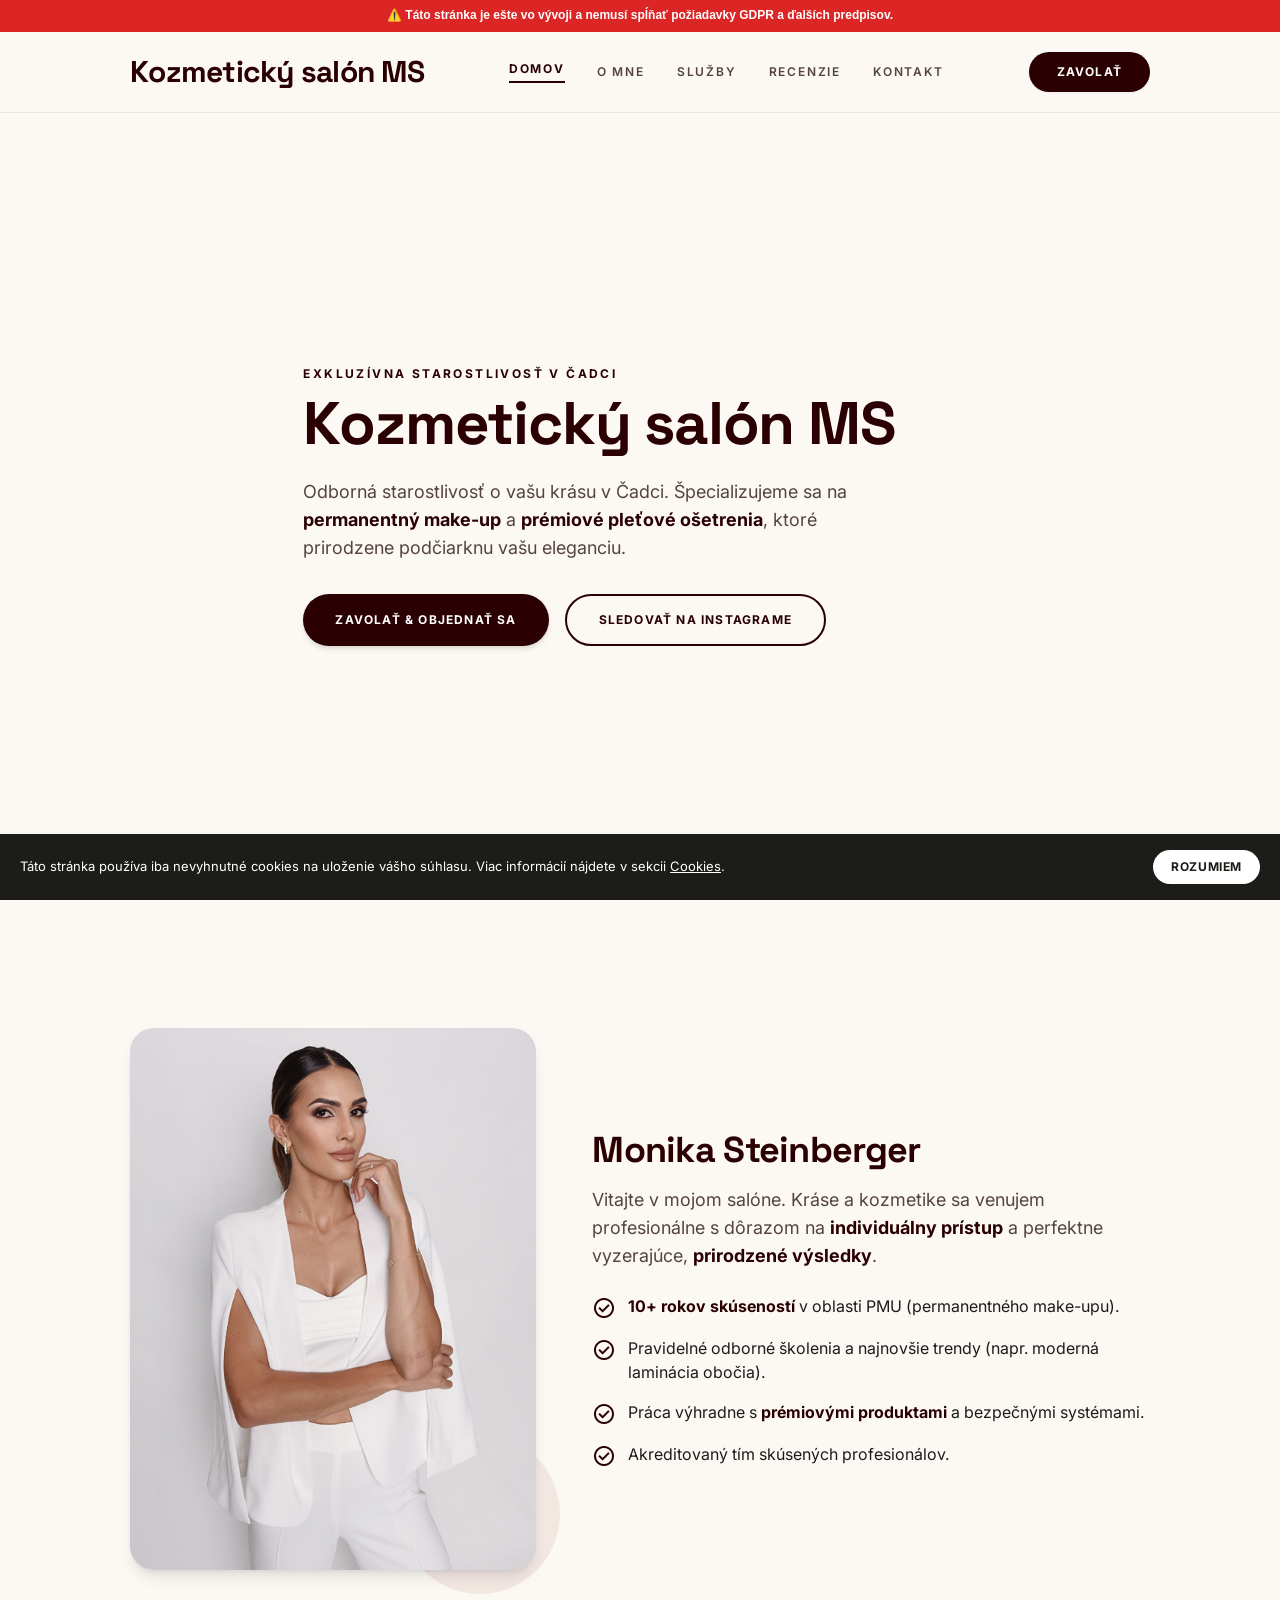
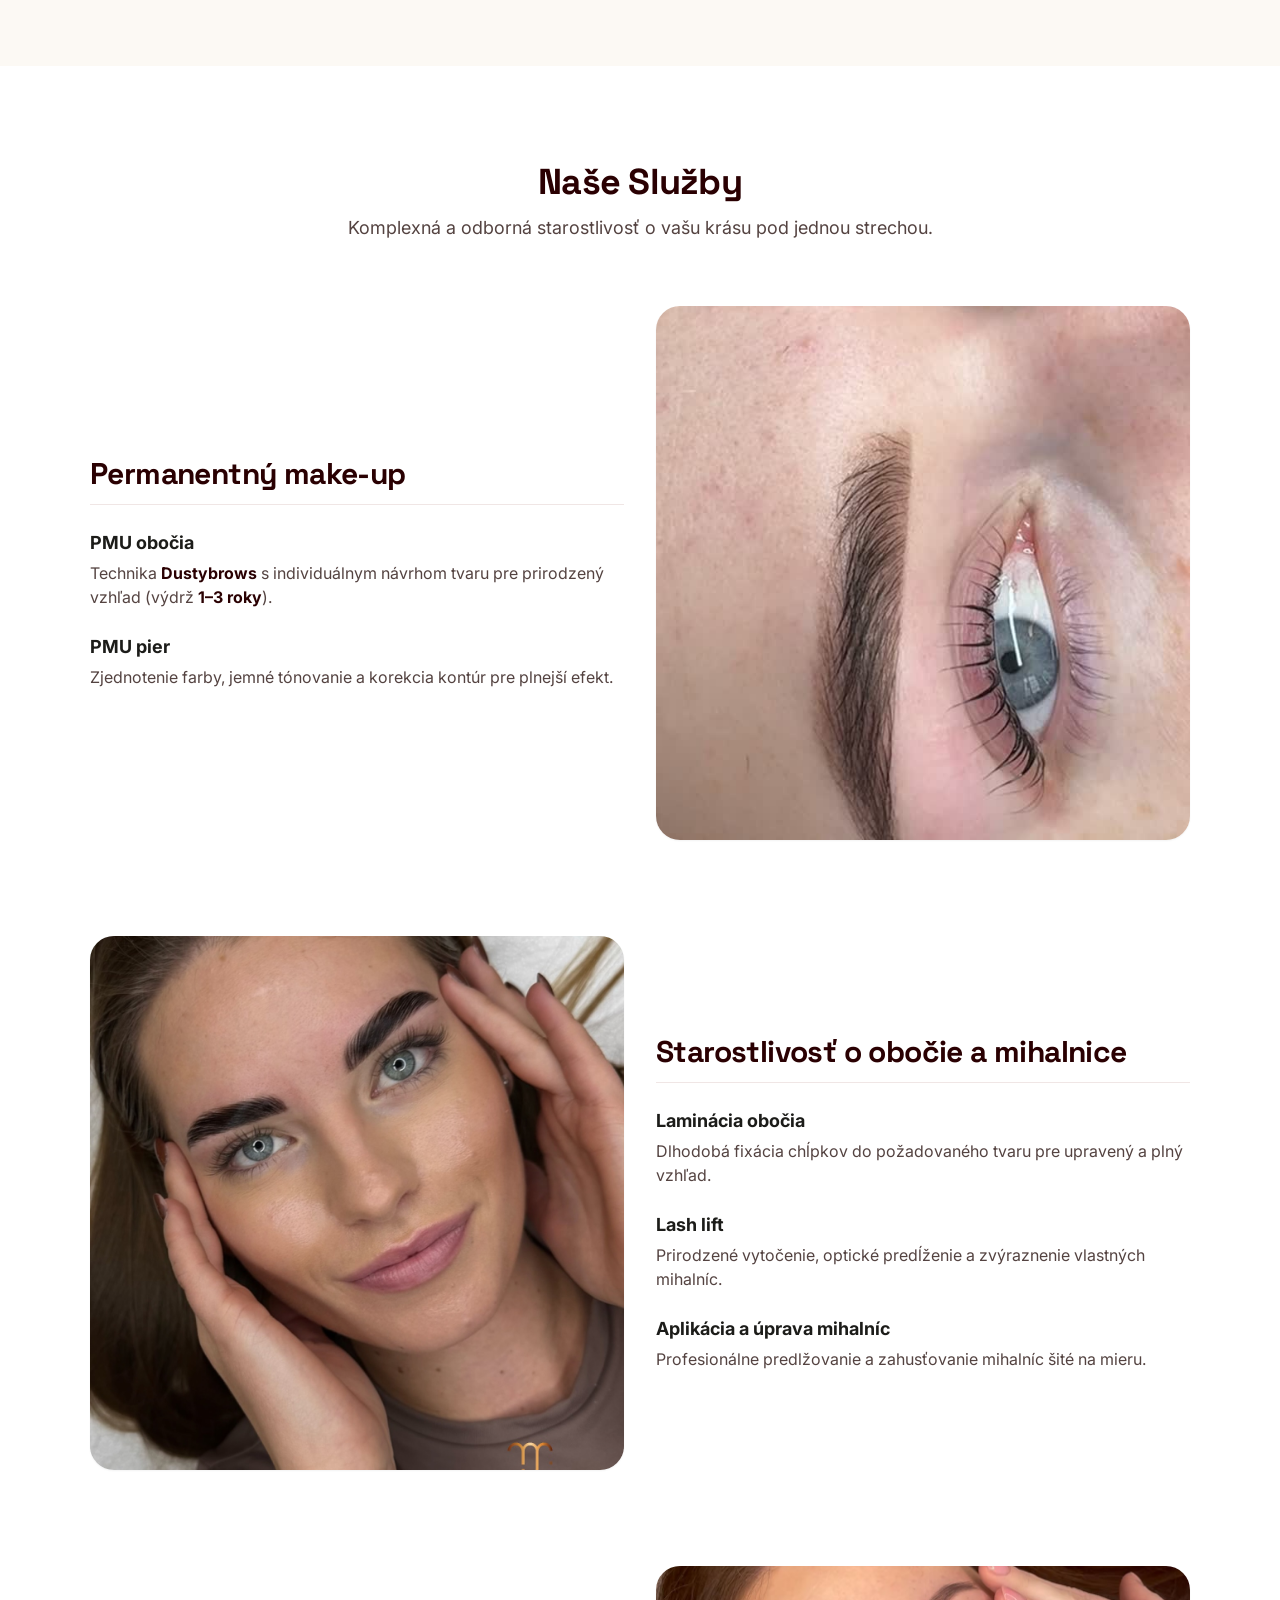
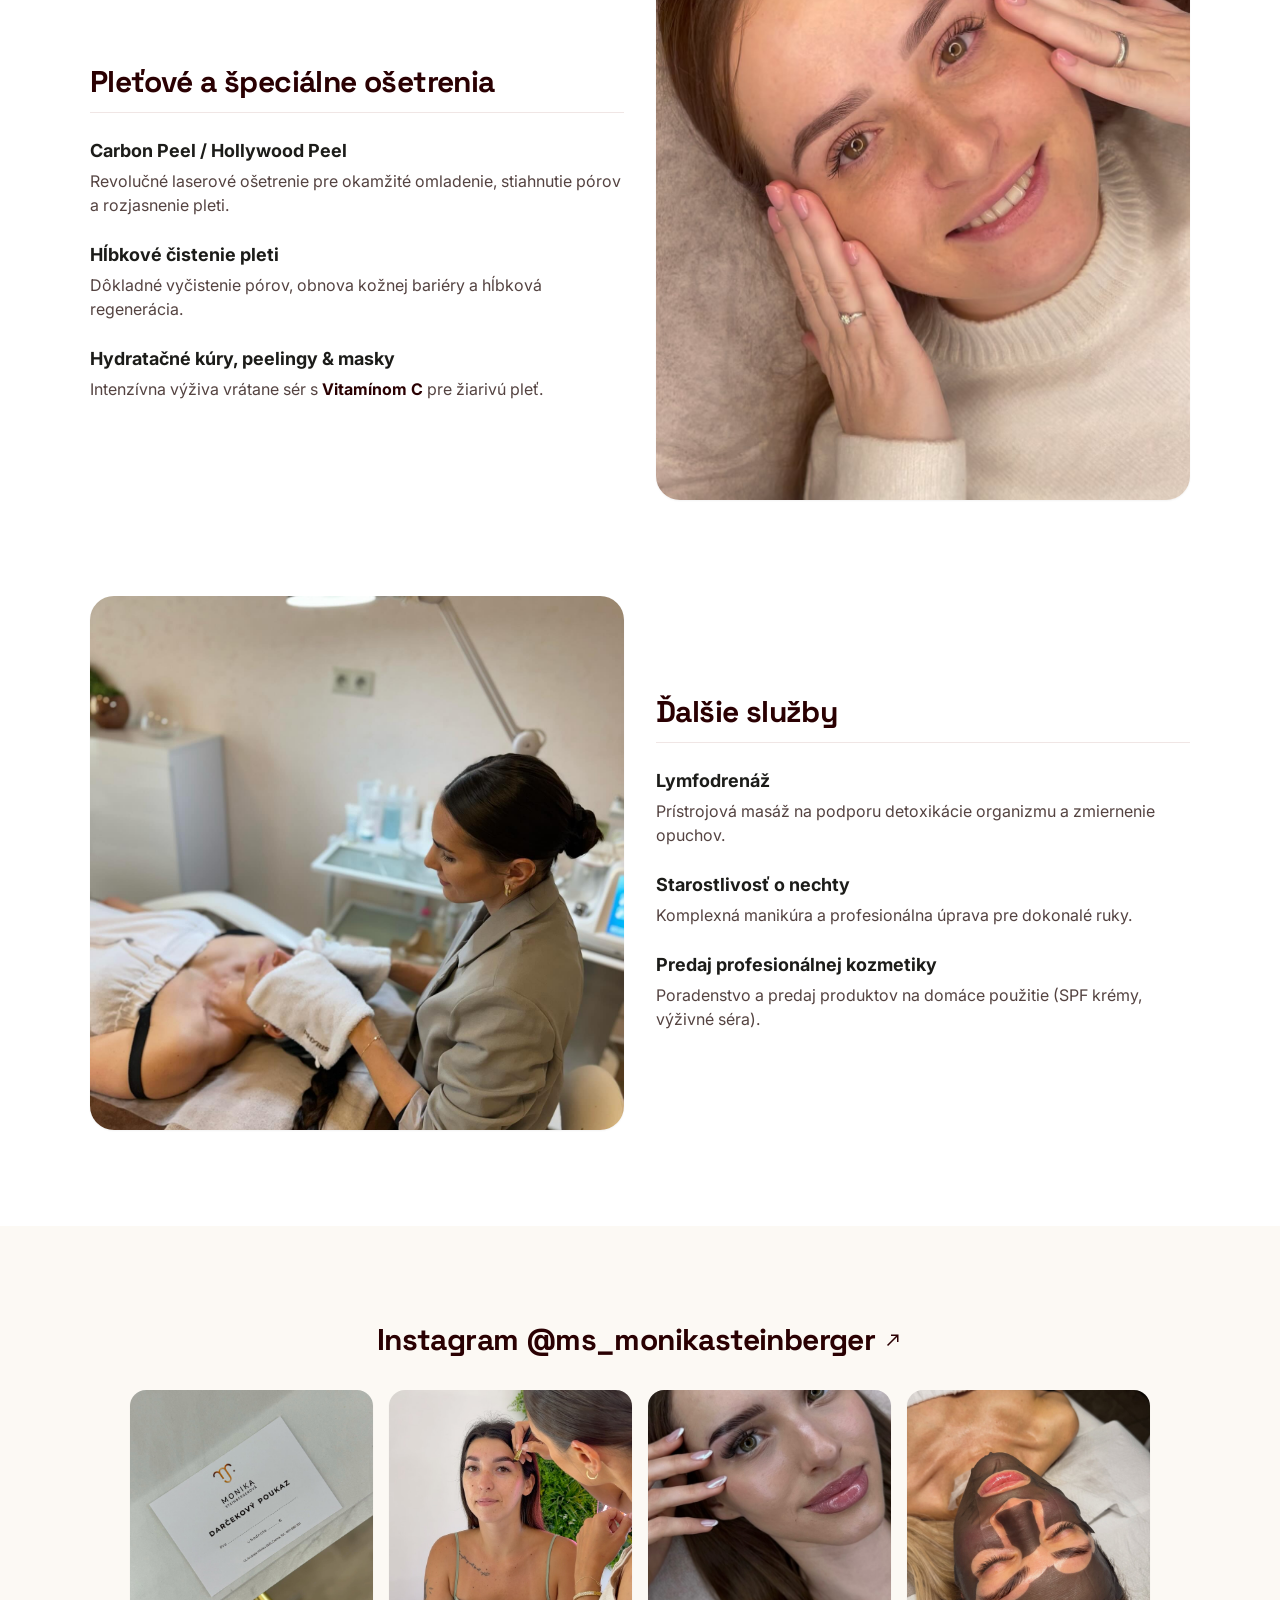
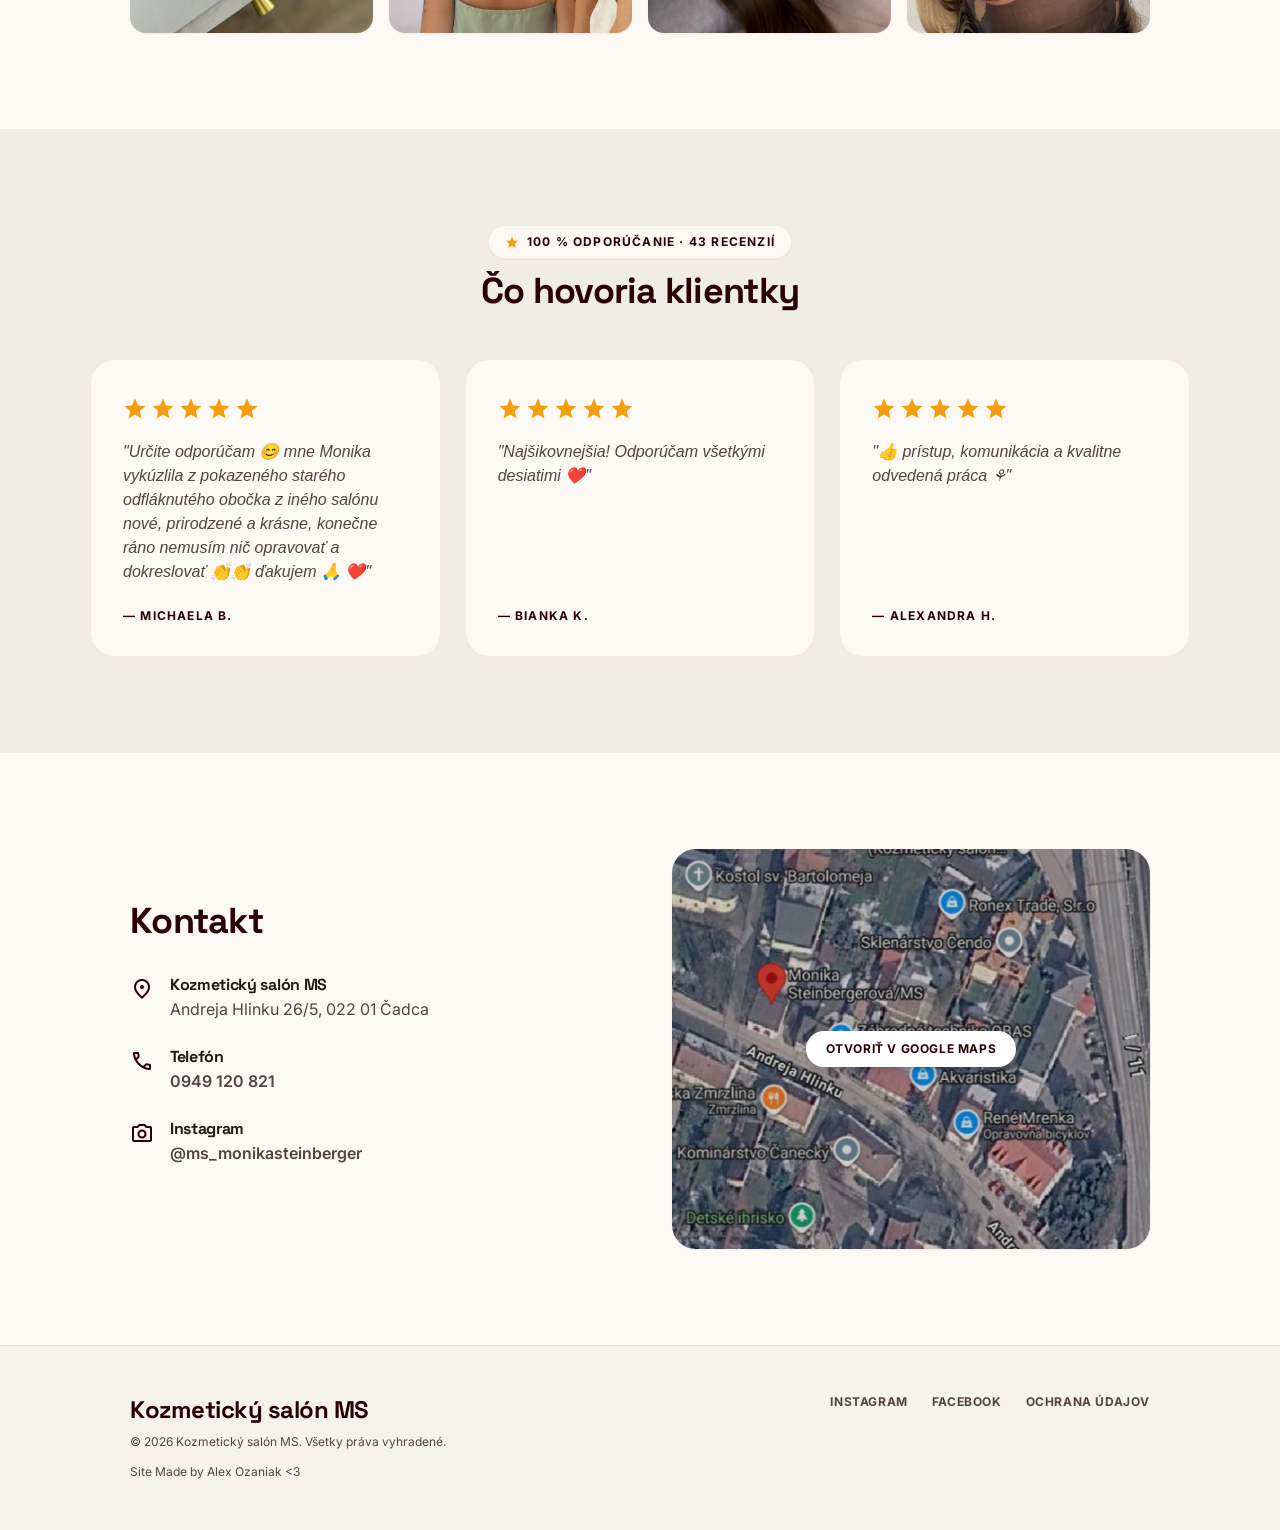
==== commit 3a2e9dff: "update" ====
--- a/index.html
+++ b/index.html
@@ -6,7 +6,7 @@
 <title>Kozmetický salón MS</title>
 
 <!-- Frameworks & Icons -->
-<script src="https://cdn.tailwindcss.com?plugins=forms,container-queries"></script>
+<script src="tailwind.js"></script>
 <link href="https://fonts.googleapis.com/css2?family=Material+Symbols+Outlined:opsz,wght,FILL,GRAD@20..48,100..700,0..1,-50..200&display=swap" rel="stylesheet"/>
 
 <!-- Google Fonts: Space Grotesk (Basic hrubé nadpisy) + Inter (Čistý text) -->
@@ -62,6 +62,9 @@
 <button class="absolute top-6 right-margin-mobile text-primary p-2" id="mobile-menu-close" aria-label="Zatvoriť menu">
 <span class="material-symbols-outlined text-4xl">close</span>
 </button>
+<script>
+(function(){var b=document.createElement("div");b.textContent="⚠️ Táto stránka je ešte vo vývoji a nemusí spĺňať požiadavky GDPR a ďalších predpisov.";b.style.cssText="position:fixed;top:0;left:0;right:0;z-index:60;background:#dc2626;color:#fff;text-align:center;font:700 12px/1.3 sans-serif;padding:8px 12px;box-sizing:border-box";document.body.prepend(b);var n=document.querySelector("nav.fixed");function s(){var h=b.offsetHeight;document.body.style.paddingTop=h+"px";if(n)n.style.top=h+"px";document.documentElement.style.scrollPaddingTop=h+"px"}s();addEventListener("resize",s)})();
+</script>
 <div class="flex flex-col items-center gap-7 text-center">
 <a class="font-headline-md text-3xl text-primary font-bold mobile-link" href="#domov">Domov</a>
 <a class="font-headline-md text-3xl text-primary font-bold mobile-link" href="#o-mne">O mne</a>
@@ -326,7 +329,9 @@
 <span class="material-symbols-outlined text-primary mt-1">location_on</span>
 <div>
 <h3 class="font-body-lg text-base font-bold text-on-surface">Kozmetický salón MS</h3>
-<p class="font-body-md text-sm md:text-base text-on-surface-variant">Čadca, Slovensko</p>
+<a href="https://maps.app.goo.gl/QMQc9KHTerqhUHZQA" target="_blank">
+<p class="font-body-md text-sm md:text-base text-on-surface-variant">Andreja Hlinku 26/5, 022 01 Čadca</p>
+</a>
 </div>
 </div>
 <div class="flex items-start gap-4">
